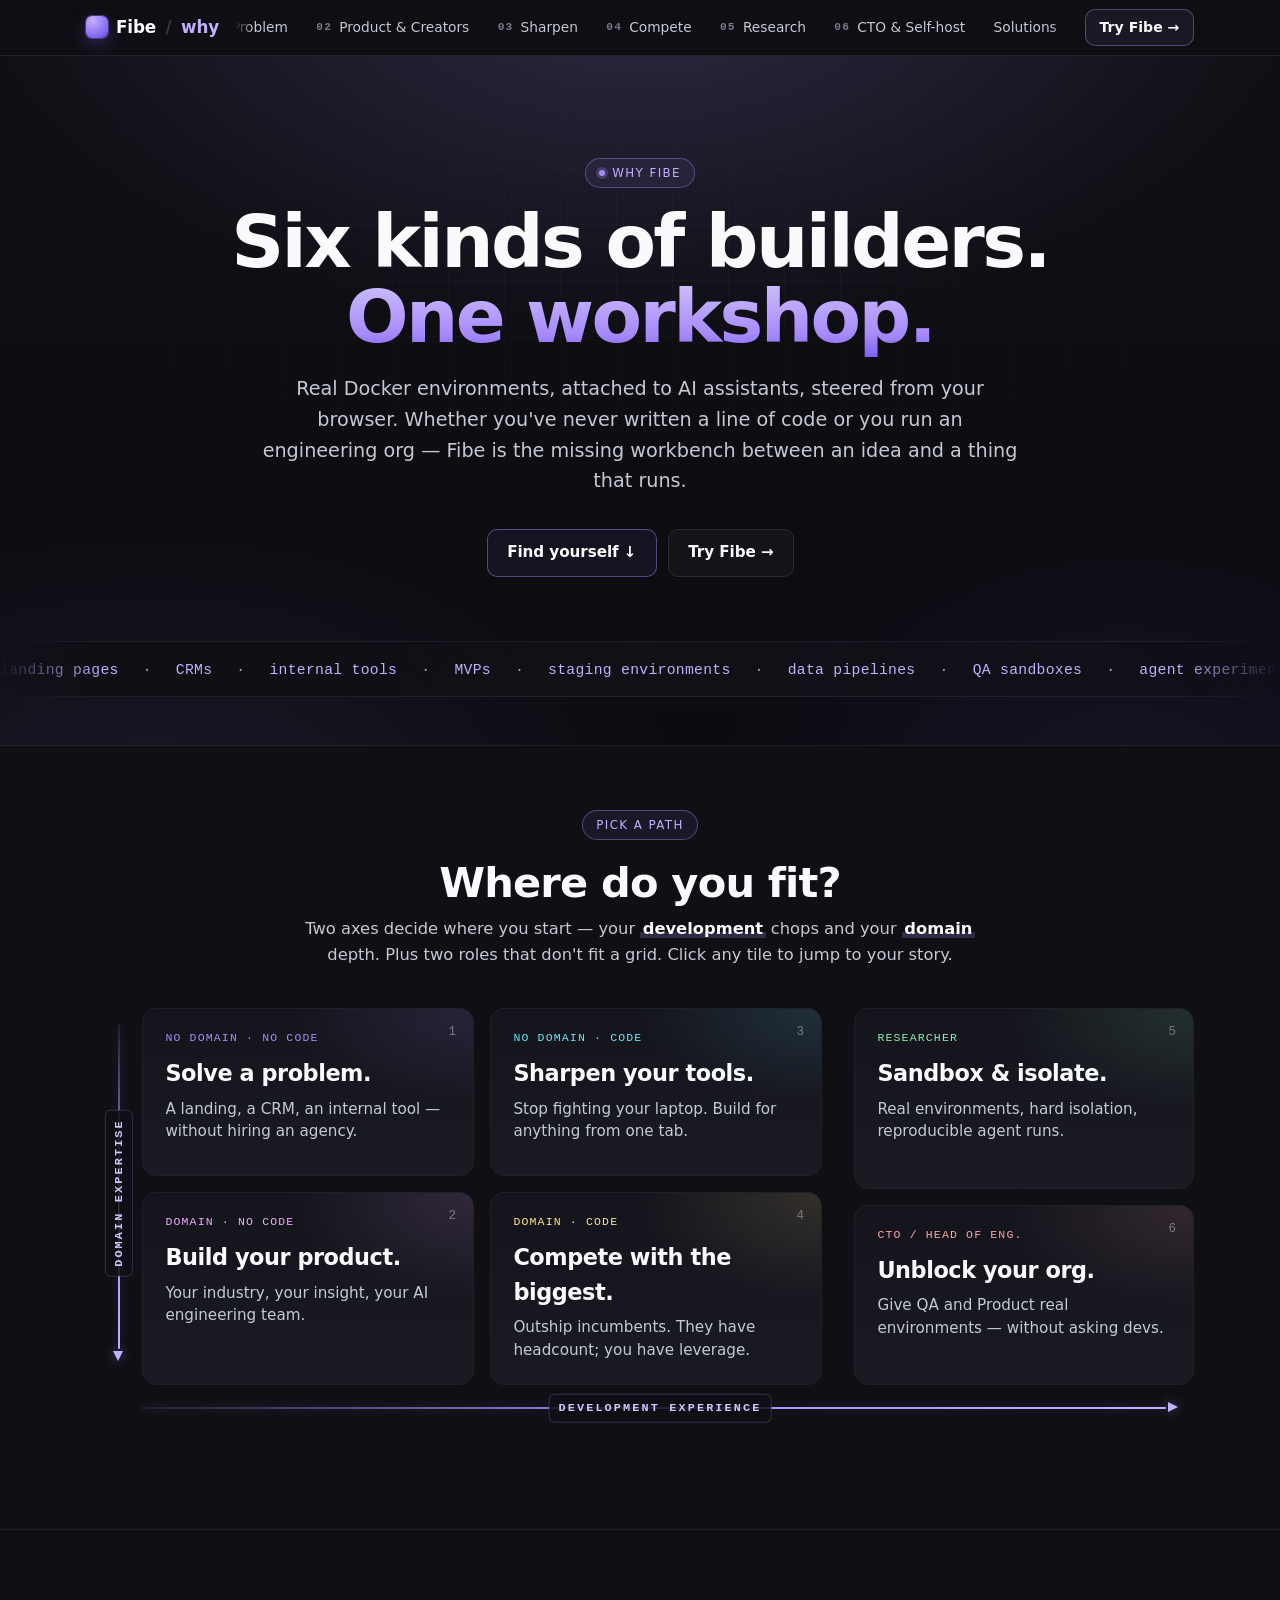
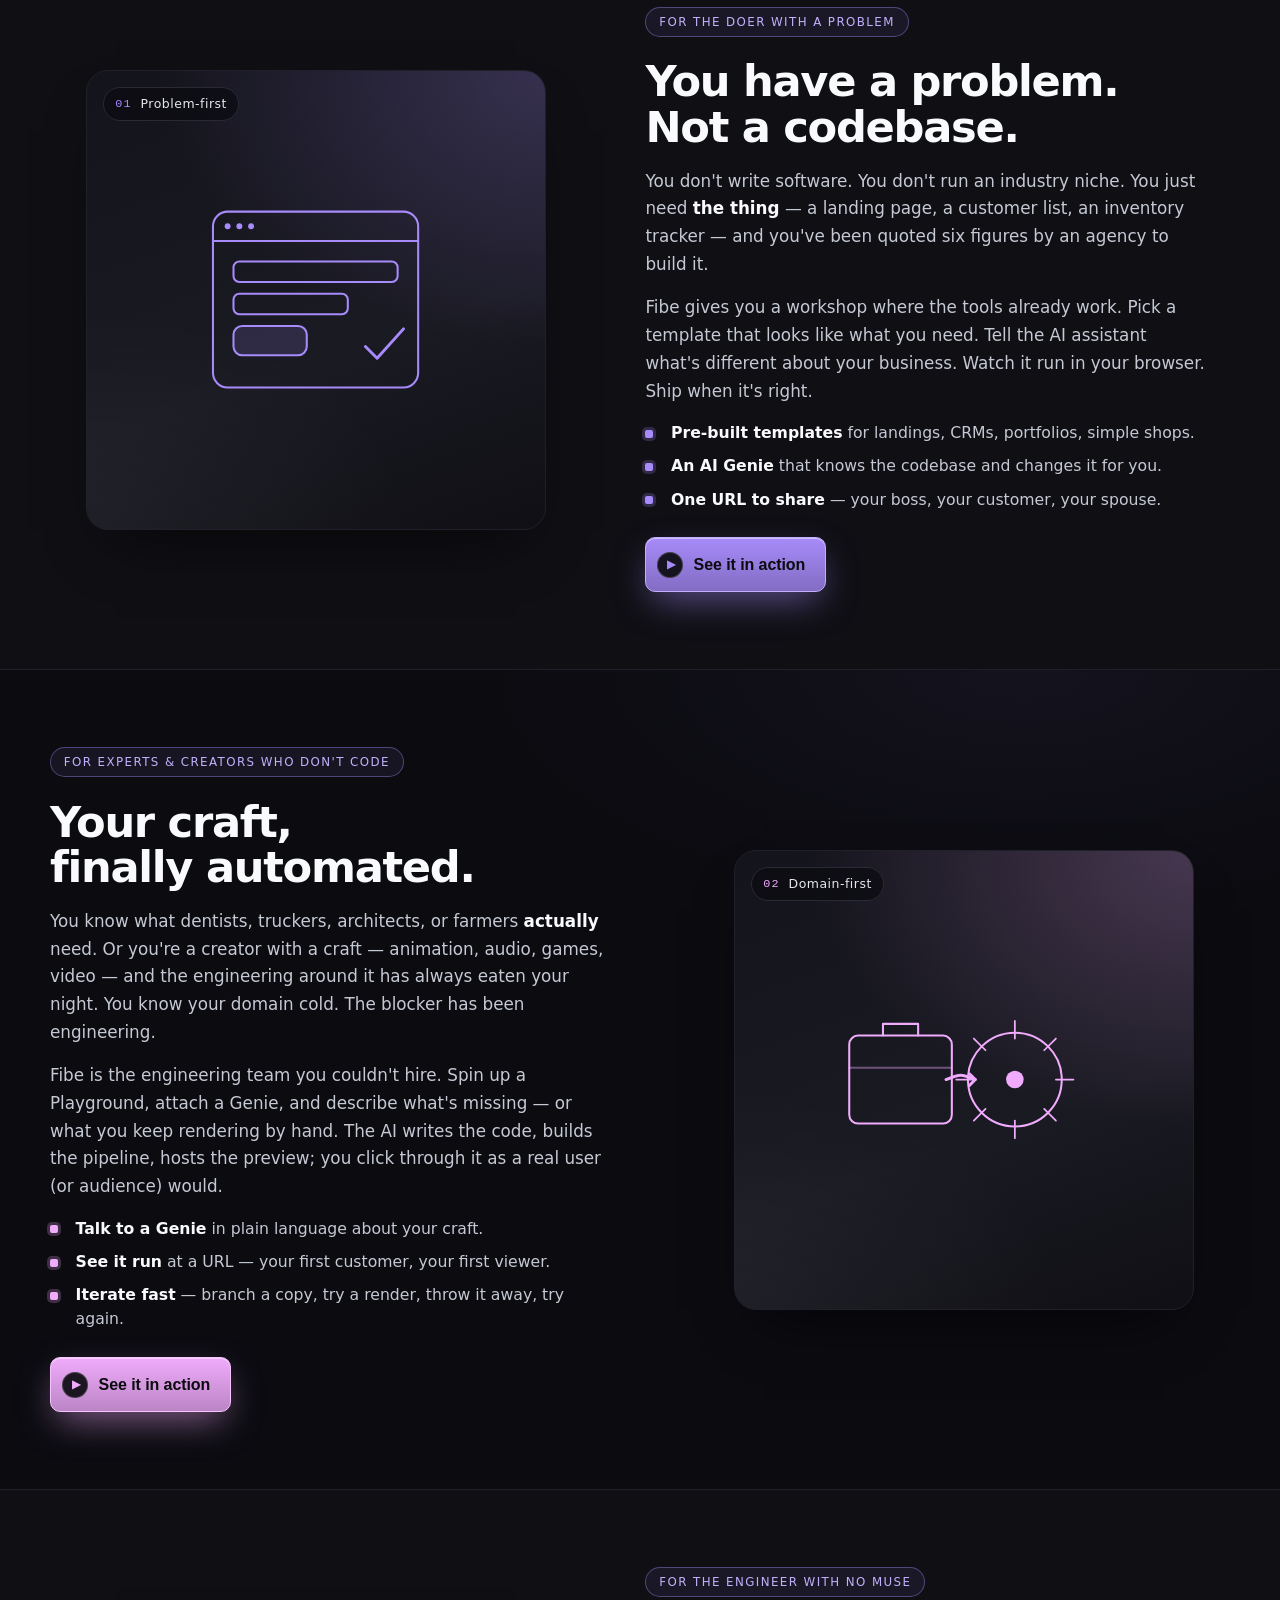
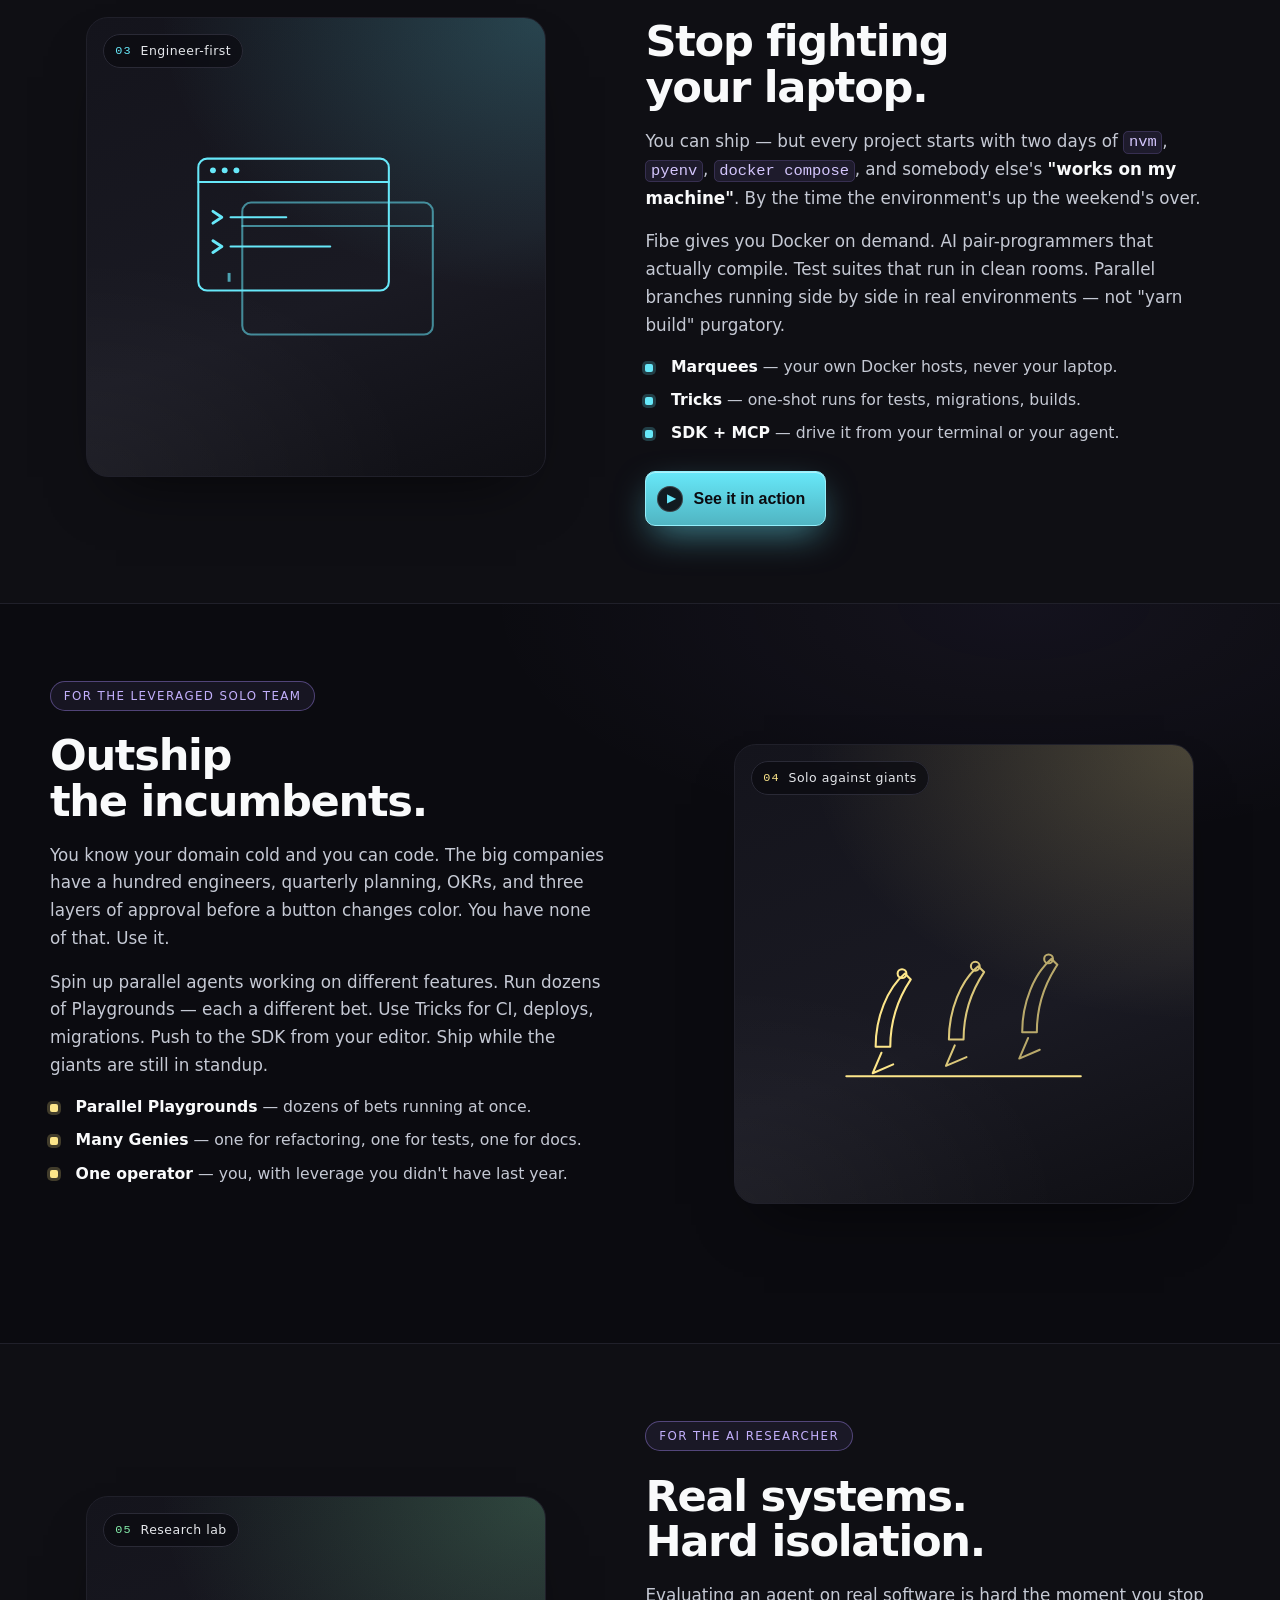
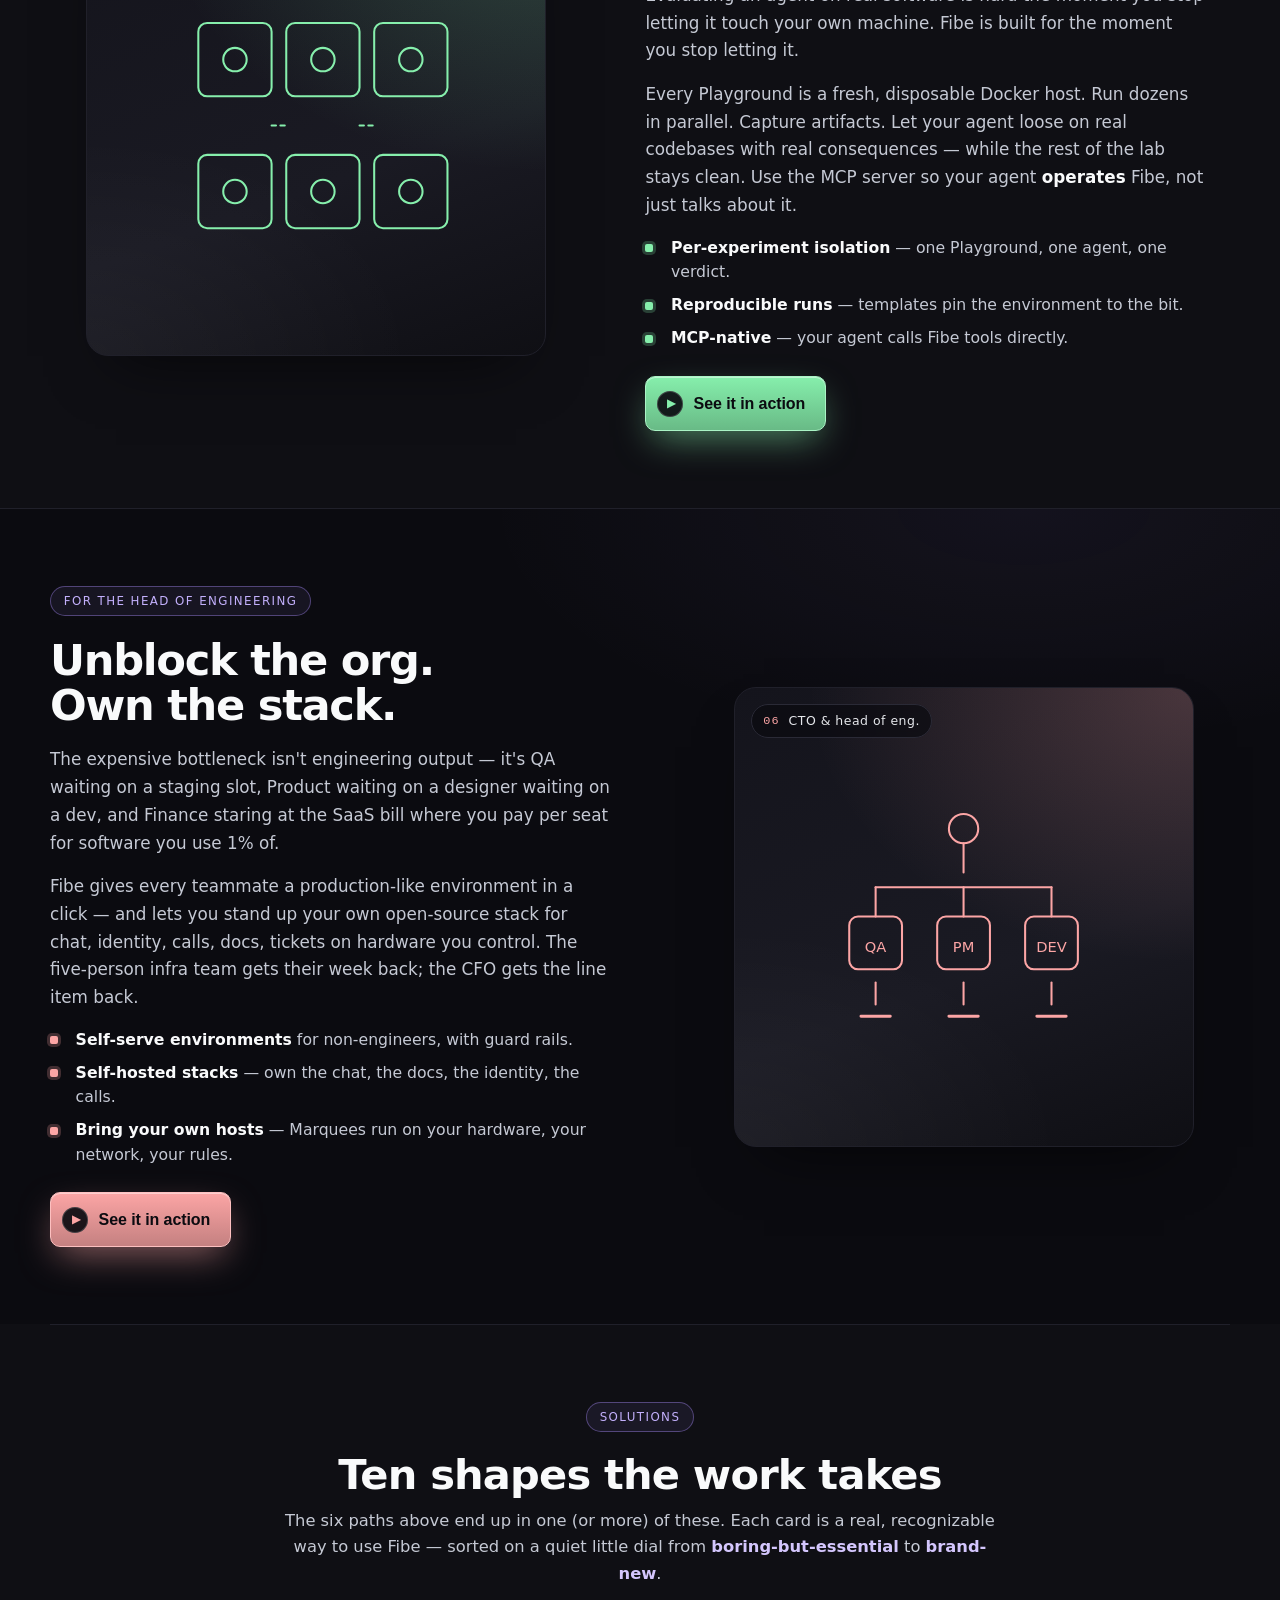
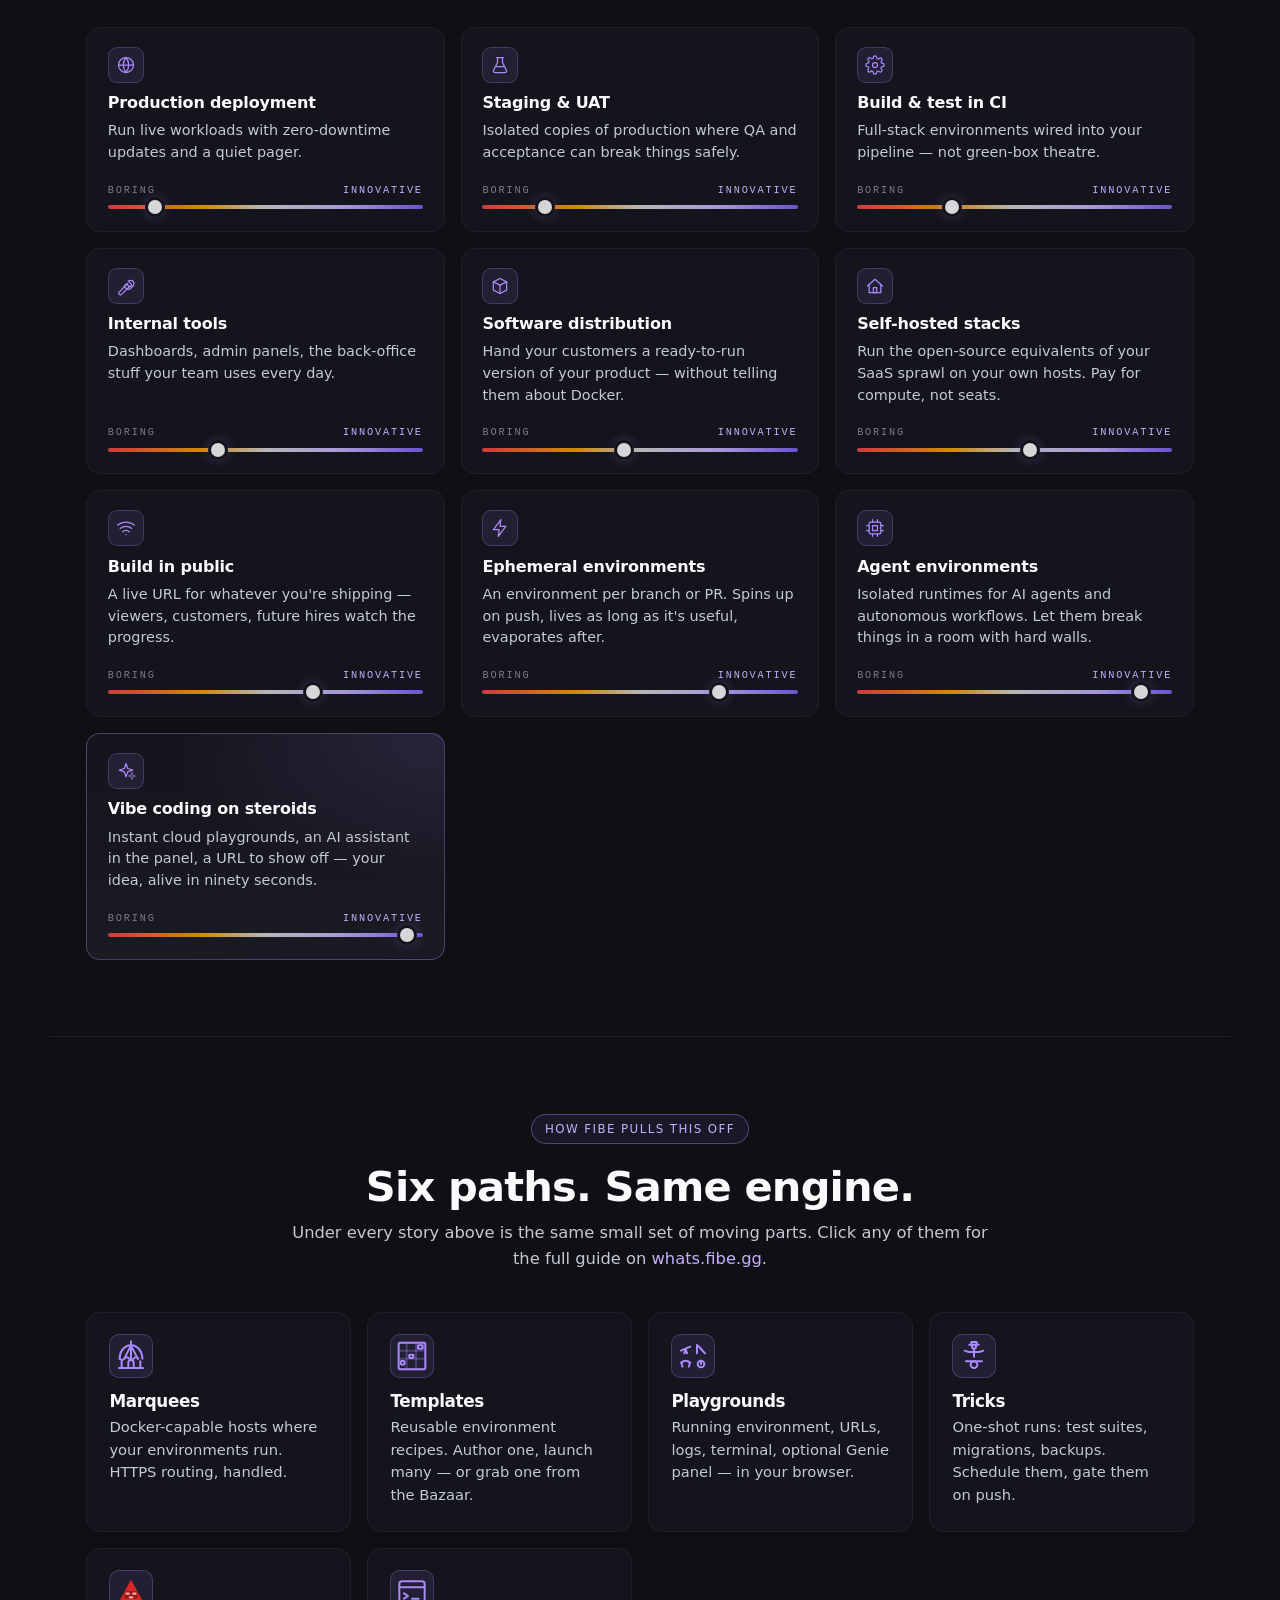
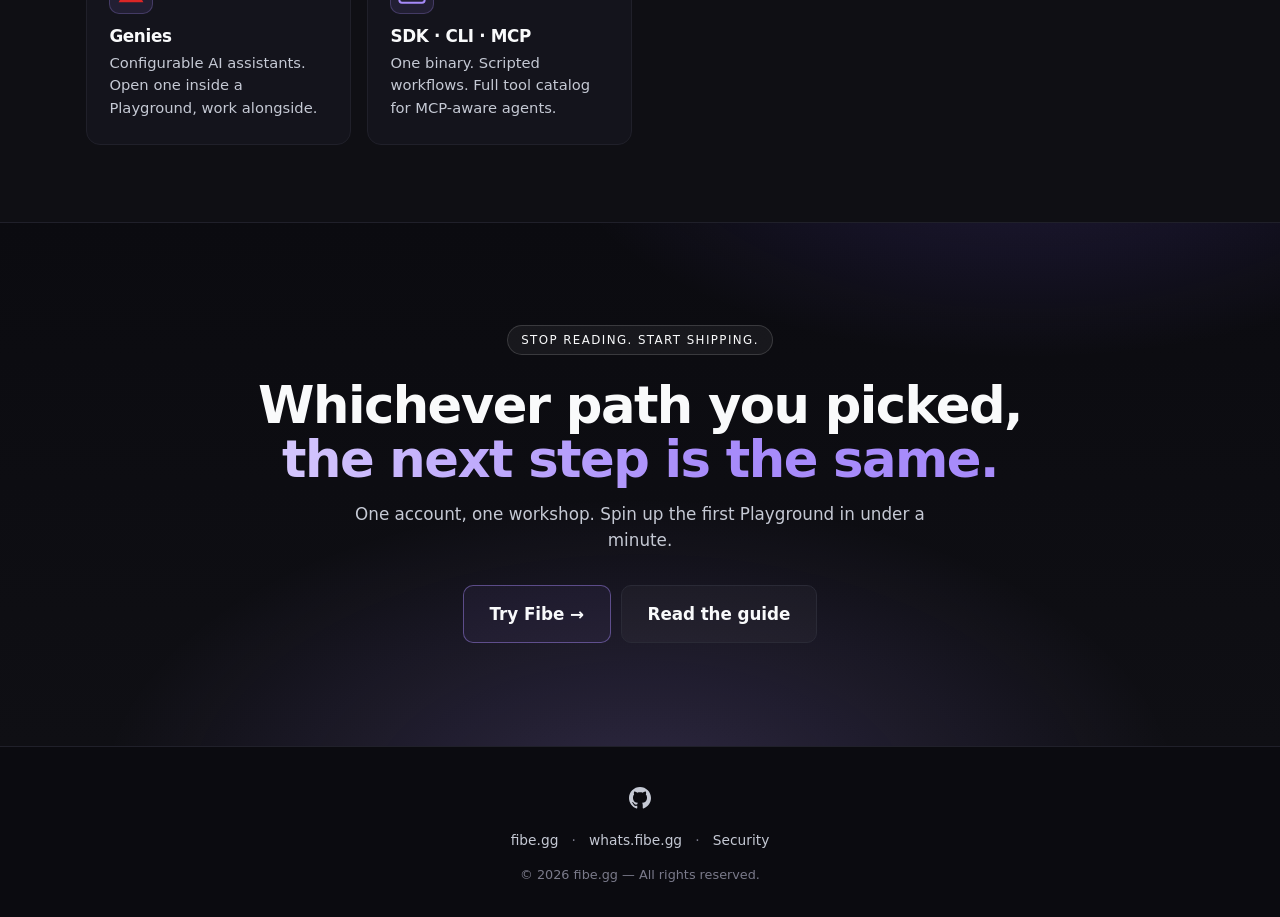
==== index.html @ 962c107b "Initial commit" ====
<!doctype html>
<html lang="en">
  <head>
    <meta charset="utf-8" />
    <meta name="viewport" content="width=device-width, initial-scale=1, viewport-fit=cover" />
    <meta name="color-scheme" content="dark" />
    <meta name="theme-color" content="#0f0f14" />

    <title>Why Fibe — six paths into the same workshop</title>
    <meta
      name="description"
      content="Whether you've never written code, run a research lab, or ship startups in your sleep — Fibe is the missing workshop. Pick your path."
    />
    <meta name="author" content="Fibe" />
    <meta name="robots" content="index, follow, max-image-preview:large" />
    <meta
      name="keywords"
      content="Fibe, fibe.gg, no-code, low-code, AI agent, Docker environments, founder, CTO, AI research, Genie, Marquee, Playground, dev environment, vibe coding"
    />

    <link rel="canonical" href="https://why.fibe.gg/" />
    <link rel="icon" href="/img/favicon.ico" sizes="any" />
    <link rel="icon" type="image/png" href="/img/icon-192.png" sizes="192x192" />
    <link rel="icon" type="image/png" href="/img/icon-512.png" sizes="512x512" />
    <link rel="apple-touch-icon" href="/img/apple-touch-icon.png" />
    <link rel="manifest" href="/site.webmanifest" />

    <meta property="og:site_name" content="Fibe" />
    <meta property="og:type" content="website" />
    <meta property="og:title" content="Why Fibe — six paths into the same workshop" />
    <meta
      property="og:description"
      content="No experience. Deep expertise. Researcher. Founder. CTO. Fibe meets each of you where you are."
    />
    <meta property="og:url" content="https://why.fibe.gg/" />
    <meta property="og:image" content="https://why.fibe.gg/img/og-default.png" />
    <meta name="twitter:card" content="summary_large_image" />
    <meta name="twitter:title" content="Why Fibe — six paths into the same workshop" />
    <meta
      name="twitter:description"
      content="No experience. Deep expertise. Researcher. Founder. CTO. Fibe meets each of you where you are."
    />
    <meta name="twitter:image" content="https://why.fibe.gg/img/og-default.png" />

    <script type="application/ld+json">
      {
        "@context": "https://schema.org",
        "@type": "WebSite",
        "name": "Why Fibe",
        "url": "https://why.fibe.gg",
        "publisher": { "@type": "Organization", "name": "Fibe", "url": "https://fibe.gg" }
      }
    </script>

    <link rel="preload" href="/assets/style.css" as="style" />
    <link rel="stylesheet" href="/assets/style.css" />
  </head>

  <body>
    <a class="skip-link" href="#main">Skip to content</a>

    <header class="nav" aria-label="Primary">
      <div class="nav__inner">
        <a class="nav__brand" href="/" aria-label="Fibe">
          <span class="nav__mark" aria-hidden="true"></span>
          <span class="nav__word">Fibe</span>
          <span class="nav__slash" aria-hidden="true">/</span>
          <span class="nav__sub">why</span>
        </a>

        <nav class="nav__paths" aria-label="Jump to a path" data-paths>
          <a href="#matrix" class="nav__path nav__path--matrix" data-path="matrix">
            <span class="nav__path-label">Matrix</span>
          </a>
          <a href="#p-problem" class="nav__path nav__path--01" data-path="p-problem">
            <span class="nav__path-num">01</span>
            <span class="nav__path-label">Problem</span>
          </a>
          <a href="#p-product" class="nav__path nav__path--02" data-path="p-product">
            <span class="nav__path-num">02</span>
            <span class="nav__path-label">Product &amp; Creators</span>
          </a>
          <a href="#p-sharpen" class="nav__path nav__path--03" data-path="p-sharpen">
            <span class="nav__path-num">03</span>
            <span class="nav__path-label">Sharpen</span>
          </a>
          <a href="#p-compete" class="nav__path nav__path--04" data-path="p-compete">
            <span class="nav__path-num">04</span>
            <span class="nav__path-label">Compete</span>
          </a>
          <a href="#p-research" class="nav__path nav__path--05" data-path="p-research">
            <span class="nav__path-num">05</span>
            <span class="nav__path-label">Research</span>
          </a>
          <a href="#p-cto" class="nav__path nav__path--06" data-path="p-cto">
            <span class="nav__path-num">06</span>
            <span class="nav__path-label">CTO &amp; Self-host</span>
          </a>
          <a href="#solutions-title" class="nav__path nav__path--solutions" data-path="solutions-title">
            <span class="nav__path-label">Solutions</span>
          </a>
        </nav>

        <a class="nav__cta" href="https://fibe.gg/" rel="noopener">Try Fibe →</a>
      </div>
    </header>

    <main id="main">
      <!-- HERO -->
      <section class="hero" aria-labelledby="hero-title">
        <div class="hero__glow" aria-hidden="true"></div>
        <div class="hero__inner">
          <p class="eyebrow"><span class="eyebrow__dot" aria-hidden="true"></span> Why Fibe</p>
          <h1 id="hero-title" class="hero__title">
            Six kinds of builders.<br />
            <span class="hero__title-em">One workshop.</span>
          </h1>
          <p class="hero__lede">
            Real Docker environments, attached to AI assistants, steered from your browser.
            Whether you've never written a line of code or you run an engineering org —
            Fibe is the missing workbench between an idea and a thing that runs.
          </p>
          <div class="hero__ctas">
            <a class="btn btn--primary" href="#matrix">Find yourself ↓</a>
            <a class="btn btn--ghost" href="https://fibe.gg/" rel="noopener">Try Fibe →</a>
          </div>
        </div>

        <!-- Marquee strip — homage to Fibe's Marquee concept -->
        <div class="marquee" aria-hidden="true">
          <div class="marquee__track">
            <span>landing pages</span><span>·</span>
            <span>CRMs</span><span>·</span>
            <span>internal tools</span><span>·</span>
            <span>MVPs</span><span>·</span>
            <span>staging environments</span><span>·</span>
            <span>data pipelines</span><span>·</span>
            <span>QA sandboxes</span><span>·</span>
            <span>agent experiments</span><span>·</span>
            <span>founder demos</span><span>·</span>
            <span>side projects</span><span>·</span>
            <span>portfolio sites</span><span>·</span>
            <span>research notebooks</span><span>·</span>
            <span>PR previews</span><span>·</span>
            <span>weekend hacks</span><span>·</span>
            <!-- duplicated for seamless loop -->
            <span>landing pages</span><span>·</span>
            <span>CRMs</span><span>·</span>
            <span>internal tools</span><span>·</span>
            <span>MVPs</span><span>·</span>
            <span>staging environments</span><span>·</span>
            <span>data pipelines</span><span>·</span>
            <span>QA sandboxes</span><span>·</span>
            <span>agent experiments</span><span>·</span>
            <span>founder demos</span><span>·</span>
            <span>side projects</span><span>·</span>
            <span>portfolio sites</span><span>·</span>
            <span>research notebooks</span><span>·</span>
            <span>PR previews</span><span>·</span>
            <span>weekend hacks</span><span>·</span>
          </div>
        </div>
      </section>

      <!-- 2x2 MATRIX -->
      <section id="matrix" class="matrix-section" aria-labelledby="matrix-title">
        <header class="section-head">
          <p class="eyebrow">Pick a path</p>
          <h2 id="matrix-title">Where do you fit?</h2>
          <p class="section-sub">
            Two axes decide where you start —
            your <strong>development</strong> chops and your <strong>domain</strong> depth.
            Plus two roles that don't fit a grid. Click any tile to jump to your story.
          </p>
        </header>

        <div class="matrix">
          <div class="matrix__axes" aria-hidden="true">
            <div class="matrix__axis matrix__axis--y">
              <span class="matrix__axis-label">Domain expertise</span>
              <span class="matrix__axis-arrow">↓</span>
            </div>
            <div class="matrix__axis matrix__axis--x">
              <span class="matrix__axis-label">Development experience</span>
              <span class="matrix__axis-arrow">→</span>
            </div>
          </div>

          <div class="matrix__grid" role="list">
            <!-- (no domain, no software) -->
            <a href="#p-problem" class="tile tile--problem" role="listitem">
              <span class="tile__corner">1</span>
              <span class="tile__tag">No domain · No code</span>
              <span class="tile__title">Solve a problem.</span>
              <span class="tile__sub">A landing, a CRM, an internal tool — without hiring an agency.</span>
            </a>

            <!-- (no domain, software) -->
            <a href="#p-sharpen" class="tile tile--sharpen" role="listitem">
              <span class="tile__corner">3</span>
              <span class="tile__tag">No domain · Code</span>
              <span class="tile__title">Sharpen your tools.</span>
              <span class="tile__sub">Stop fighting your laptop. Build for anything from one tab.</span>
            </a>

            <!-- (domain, no software) -->
            <a href="#p-product" class="tile tile--product" role="listitem">
              <span class="tile__corner">2</span>
              <span class="tile__tag">Domain · No code</span>
              <span class="tile__title">Build your product.</span>
              <span class="tile__sub">Your industry, your insight, your AI engineering team.</span>
            </a>

            <!-- (domain, software) -->
            <a href="#p-compete" class="tile tile--compete" role="listitem">
              <span class="tile__corner">4</span>
              <span class="tile__tag">Domain · Code</span>
              <span class="tile__title">Compete with the biggest.</span>
              <span class="tile__sub">Outship incumbents. They have headcount; you have leverage.</span>
            </a>
          </div>

          <div class="matrix__extras" role="list">
            <a href="#p-research" class="tile tile--research" role="listitem">
              <span class="tile__corner">5</span>
              <span class="tile__tag">Researcher</span>
              <span class="tile__title">Sandbox & isolate.</span>
              <span class="tile__sub">Real environments, hard isolation, reproducible agent runs.</span>
            </a>
            <a href="#p-cto" class="tile tile--cto" role="listitem">
              <span class="tile__corner">6</span>
              <span class="tile__tag">CTO / Head of Eng.</span>
              <span class="tile__title">Unblock your org.</span>
              <span class="tile__sub">Give QA and Product real environments — without asking devs.</span>
            </a>
          </div>
        </div>
      </section>

      <!-- PERSONA 1: SOLVE A PROBLEM -->
      <section id="p-problem" class="persona persona--01" aria-labelledby="p-problem-title">
        <div class="persona__inner">
          <aside class="persona__visual" aria-hidden="true">
            <div class="persona__chip">
              <span class="persona__chip-num">01</span>
              <span class="persona__chip-tag">Problem-first</span>
            </div>
            <div class="persona__art persona__art--problem" data-art>
              <svg viewBox="0 0 200 200" width="100%" height="100%" fill="none" stroke="currentColor" stroke-width="1.4" stroke-linecap="round" stroke-linejoin="round">
                <!-- A "form" being assembled -->
                <rect x="30" y="40" width="140" height="120" rx="10" />
                <line x1="30" y1="60" x2="170" y2="60" />
                <circle cx="40" cy="50" r="2" fill="currentColor" stroke="none" />
                <circle cx="48" cy="50" r="2" fill="currentColor" stroke="none" />
                <circle cx="56" cy="50" r="2" fill="currentColor" stroke="none" />
                <rect x="44" y="74" width="112" height="14" rx="4" />
                <rect x="44" y="96" width="78" height="14" rx="4" />
                <rect x="44" y="118" width="50" height="20" rx="6" fill="currentColor" fill-opacity="0.15" />
                <path d="M134 132l8 8 18-20" stroke-width="2" />
              </svg>
            </div>
          </aside>
          <div class="persona__body">
            <p class="eyebrow">For the doer with a problem</p>
            <h2 id="p-problem-title" class="persona__title">You have a problem.<br />Not a codebase.</h2>
            <p class="persona__lede">
              You don't write software. You don't run an industry niche. You just need
              <em>the thing</em> — a landing page, a customer list, an inventory tracker —
              and you've been quoted six figures by an agency to build it.
            </p>
            <p class="persona__lede">
              Fibe gives you a workshop where the tools already work. Pick a template that
              looks like what you need. Tell the AI assistant what's different about your business.
              Watch it run in your browser. Ship when it's right.
            </p>
            <ul class="persona__list">
              <li><strong>Pre-built templates</strong> for landings, CRMs, portfolios, simple shops.</li>
              <li><strong>An AI Genie</strong> that knows the codebase and changes it for you.</li>
              <li><strong>One URL to share</strong> — your boss, your customer, your spouse.</li>
            </ul>
            <div class="persona__ctas">
              <button type="button" class="btn btn--play" data-toggle-gallery aria-expanded="false"><span class="btn__play" aria-hidden="true">▶</span> See it in action</button>
            </div>
          </div>
        </div>

        <div id="p-problem-action" class="persona__action">
          <header class="persona__action-head">
            <p class="persona__action-tag">See it in action</p>
            <h3 class="persona__action-title">Closer to your problem</h3>
            <p class="persona__action-sub">Each cut is its own video on Rumble — pick the one that smells most like yours.</p>
          </header>
          <div class="slider-shell">
            <button class="slider__btn slider__btn--prev" type="button" aria-label="Previous walkthroughs" data-slider-prev>‹</button>
            <div class="slider" role="region" aria-label="Solve-a-problem walkthroughs" tabindex="0" data-slider>
              <article class="slide">
                <button class="slide__action" type="button" data-rumble-slug="problem/landing" data-embed-src="">
                  <span class="slide__poster" aria-hidden="true">
                    <span class="slide__play">▶</span>
                    <span class="slide__duration">4:12</span>
                  </span>
                  <span class="slide__body">
                    <h4 class="slide__title">Landing page in an afternoon</h4>
                    <p class="slide__sub">Anya rebuilds her bakery's site on a Saturday.</p>
                    <span class="slide__cta">▶ Play preview</span>
                  </span>
                </button>
              </article>
              <article class="slide">
                <button class="slide__action" type="button" data-rumble-slug="problem/crm" data-embed-src="">
                  <span class="slide__poster" aria-hidden="true">
                    <span class="slide__play">▶</span>
                    <span class="slide__duration">5:38</span>
                  </span>
                  <span class="slide__body">
                    <h4 class="slide__title">Your first real CRM</h4>
                    <p class="slide__sub">Replacing a 40-tab spreadsheet without writing code.</p>
                    <span class="slide__cta">▶ Play preview</span>
                  </span>
                </button>
              </article>
              <article class="slide">
                <button class="slide__action" type="button" data-rumble-slug="problem/internal-tool" data-embed-src="">
                  <span class="slide__poster" aria-hidden="true">
                    <span class="slide__play">▶</span>
                    <span class="slide__duration">6:01</span>
                  </span>
                  <span class="slide__body">
                    <h4 class="slide__title">An internal tool your team will use</h4>
                    <p class="slide__sub">A scheduling board that ends the Slack ping-pong.</p>
                    <span class="slide__cta">▶ Play preview</span>
                  </span>
                </button>
              </article>
              <article class="slide">
                <button class="slide__action" type="button" data-rumble-slug="problem/portfolio" data-embed-src="">
                  <span class="slide__poster" aria-hidden="true">
                    <span class="slide__play">▶</span>
                    <span class="slide__duration">3:24</span>
                  </span>
                  <span class="slide__body">
                    <h4 class="slide__title">Portfolio that actually ships</h4>
                    <p class="slide__sub">From Dribbble pile to live URL in one session.</p>
                    <span class="slide__cta">▶ Play preview</span>
                  </span>
                </button>
              </article>
            </div>
            <button class="slider__btn slider__btn--next" type="button" aria-label="More walkthroughs" data-slider-next>›</button>
          </div>
        </div>
      </section>

      <!-- PERSONA 2: BUILD A PRODUCT -->
      <section id="p-product" class="persona persona--02" aria-labelledby="p-product-title">
        <div class="persona__inner persona__inner--flip">
          <aside class="persona__visual" aria-hidden="true">
            <div class="persona__chip">
              <span class="persona__chip-num">02</span>
              <span class="persona__chip-tag">Domain-first</span>
            </div>
            <div class="persona__art persona__art--product" data-art>
              <svg viewBox="0 0 200 200" width="100%" height="100%" fill="none" stroke="currentColor" stroke-width="1.4" stroke-linecap="round" stroke-linejoin="round">
                <!-- Domain (briefcase) + AI builder (gear) merging -->
                <rect x="22" y="70" width="70" height="60" rx="6" />
                <path d="M45 70v-8h24v8" />
                <line x1="22" y1="92" x2="92" y2="92" opacity="0.4" />
                <circle cx="135" cy="100" r="32" />
                <circle cx="135" cy="100" r="6" fill="currentColor" stroke="none" />
                <g stroke-width="1.2">
                  <line x1="135" y1="60" x2="135" y2="72" />
                  <line x1="135" y1="128" x2="135" y2="140" />
                  <line x1="95" y1="100" x2="107" y2="100" />
                  <line x1="163" y1="100" x2="175" y2="100" />
                  <line x1="107" y1="72" x2="115" y2="80" />
                  <line x1="155" y1="120" x2="163" y2="128" />
                  <line x1="107" y1="128" x2="115" y2="120" />
                  <line x1="155" y1="80" x2="163" y2="72" />
                </g>
                <path d="M88 100c10-4 10-4 20 0" stroke-width="2" />
                <path d="M104 96l4 4-4 4" stroke-width="2" />
              </svg>
            </div>
          </aside>
          <div class="persona__body">
            <p class="eyebrow">For experts &amp; creators who don't code</p>
            <h2 id="p-product-title" class="persona__title">Your craft,<br />finally automated.</h2>
            <p class="persona__lede">
              You know what dentists, truckers, architects, or farmers
              <em>actually</em> need. Or you're a creator with a craft —
              animation, audio, games, video — and the engineering around it has always eaten your night.
              You know your domain cold. The blocker has been engineering.
            </p>
            <p class="persona__lede">
              Fibe is the engineering team you couldn't hire. Spin up a Playground, attach a Genie,
              and describe what's missing — or what you keep rendering by hand. The AI writes the code,
              builds the pipeline, hosts the preview; you click through it as a real user (or audience) would.
            </p>
            <ul class="persona__list">
              <li><strong>Talk to a Genie</strong> in plain language about your craft.</li>
              <li><strong>See it run</strong> at a URL — your first customer, your first viewer.</li>
              <li><strong>Iterate fast</strong> — branch a copy, try a render, throw it away, try again.</li>
            </ul>
            <div class="persona__ctas">
              <button type="button" class="btn btn--play" data-toggle-gallery aria-expanded="false"><span class="btn__play" aria-hidden="true">▶</span> See it in action</button>
            </div>
          </div>
        </div>

        <div id="p-product-action" class="persona__action">
          <header class="persona__action-head">
            <p class="persona__action-tag">See it in action</p>
            <h3 class="persona__action-title">Industries on the move</h3>
            <p class="persona__action-sub">Real domains, real builders shipping with Fibe + their first Genie.</p>
          </header>
          <div class="slider-shell">
            <button class="slider__btn slider__btn--prev" type="button" aria-label="Previous walkthroughs" data-slider-prev>‹</button>
            <div class="slider" role="region" aria-label="Build-a-product walkthroughs" tabindex="0" data-slider>
              <article class="slide">
                <button class="slide__action" type="button" data-rumble-slug="product/dental-schedule" data-embed-src="">
                  <span class="slide__poster" aria-hidden="true">
                    <span class="slide__play">▶</span>
                    <span class="slide__duration">8:14</span>
                  </span>
                  <span class="slide__body">
                    <h4 class="slide__title">Dental scheduling, end to end</h4>
                    <p class="slide__sub">Practice owner + Genie ship a real product.</p>
                    <span class="slide__cta">▶ Play preview</span>
                  </span>
                </button>
              </article>
              <article class="slide">
                <button class="slide__action" type="button" data-rumble-slug="product/trucker-dispatch" data-embed-src="">
                  <span class="slide__poster" aria-hidden="true">
                    <span class="slide__play">▶</span>
                    <span class="slide__duration">7:02</span>
                  </span>
                  <span class="slide__body">
                    <h4 class="slide__title">Dispatch board for truckers</h4>
                    <p class="slide__sub">A coordinator's clipboard becomes a real app.</p>
                    <span class="slide__cta">▶ Play preview</span>
                  </span>
                </button>
              </article>
              <article class="slide">
                <button class="slide__action" type="button" data-rumble-slug="product/architect-portal" data-embed-src="">
                  <span class="slide__poster" aria-hidden="true">
                    <span class="slide__play">▶</span>
                    <span class="slide__duration">6:38</span>
                  </span>
                  <span class="slide__body">
                    <h4 class="slide__title">Architect ↔ client portal</h4>
                    <p class="slide__sub">Drawings, approvals, and invoicing in one place.</p>
                    <span class="slide__cta">▶ Play preview</span>
                  </span>
                </button>
              </article>
              <article class="slide">
                <button class="slide__action" type="button" data-rumble-slug="product/farm-log" data-embed-src="">
                  <span class="slide__poster" aria-hidden="true">
                    <span class="slide__play">▶</span>
                    <span class="slide__duration">5:55</span>
                  </span>
                  <span class="slide__body">
                    <h4 class="slide__title">Field log for farms</h4>
                    <p class="slide__sub">Mud-proof tablets, mud-proof workflow.</p>
                    <span class="slide__cta">▶ Play preview</span>
                  </span>
                </button>
              </article>
              <article class="slide">
                <button class="slide__action" type="button" data-rumble-slug="product/creator-pipeline" data-embed-src="">
                  <span class="slide__poster" aria-hidden="true">
                    <span class="slide__play">▶</span>
                    <span class="slide__duration">6:48</span>
                  </span>
                  <span class="slide__body">
                    <h4 class="slide__title">From sketch to render farm</h4>
                    <p class="slide__sub">An illustrator turns her style guide into a full video pipeline.</p>
                    <span class="slide__cta">▶ Play preview</span>
                  </span>
                </button>
              </article>
              <article class="slide">
                <button class="slide__action" type="button" data-rumble-slug="product/playable-link" data-embed-src="">
                  <span class="slide__poster" aria-hidden="true">
                    <span class="slide__play">▶</span>
                    <span class="slide__duration">5:22</span>
                  </span>
                  <span class="slide__body">
                    <h4 class="slide__title">A playable build, sent as a URL</h4>
                    <p class="slide__sub">Solo game dev drops the 4 GB ZIP for a link.</p>
                    <span class="slide__cta">▶ Play preview</span>
                  </span>
                </button>
              </article>
            </div>
            <button class="slider__btn slider__btn--next" type="button" aria-label="More walkthroughs" data-slider-next>›</button>
          </div>
        </div>
      </section>

      <!-- PERSONA 3: SHARPEN YOUR TOOLS -->
      <section id="p-sharpen" class="persona persona--03" aria-labelledby="p-sharpen-title">
        <div class="persona__inner">
          <aside class="persona__visual" aria-hidden="true">
            <div class="persona__chip">
              <span class="persona__chip-num">03</span>
              <span class="persona__chip-tag">Engineer-first</span>
            </div>
            <div class="persona__art persona__art--sharpen" data-art>
              <svg viewBox="0 0 200 200" width="100%" height="100%" fill="none" stroke="currentColor" stroke-width="1.4" stroke-linecap="round" stroke-linejoin="round">
                <!-- Terminal window stack -->
                <rect x="20" y="40" width="130" height="90" rx="6" />
                <line x1="20" y1="56" x2="150" y2="56" />
                <circle cx="30" cy="48" r="2" fill="currentColor" stroke="none" />
                <circle cx="38" cy="48" r="2" fill="currentColor" stroke="none" />
                <circle cx="46" cy="48" r="2" fill="currentColor" stroke="none" />
                <path d="M30 76l6 4-6 4" stroke-width="2" />
                <line x1="42" y1="80" x2="80" y2="80" />
                <path d="M30 96l6 4-6 4" stroke-width="2" />
                <line x1="42" y1="100" x2="110" y2="100" />
                <rect x="40" y="118" width="2" height="6" fill="currentColor" stroke="none">
                  <animate attributeName="opacity" values="1;0;1" dur="1.1s" repeatCount="indefinite" />
                </rect>
                <!-- second window behind -->
                <rect x="50" y="70" width="130" height="90" rx="6" opacity="0.55" />
                <line x1="50" y1="86" x2="180" y2="86" opacity="0.55" />
              </svg>
            </div>
          </aside>
          <div class="persona__body">
            <p class="eyebrow">For the engineer with no muse</p>
            <h2 id="p-sharpen-title" class="persona__title">Stop fighting<br />your laptop.</h2>
            <p class="persona__lede">
              You can ship — but every project starts with two days of <code>nvm</code>,
              <code>pyenv</code>, <code>docker compose</code>, and somebody else's <em>"works on my machine"</em>.
              By the time the environment's up the weekend's over.
            </p>
            <p class="persona__lede">
              Fibe gives you Docker on demand. AI pair-programmers that actually compile.
              Test suites that run in clean rooms. Parallel branches running side by side
              in real environments — not "yarn build" purgatory.
            </p>
            <ul class="persona__list">
              <li><strong>Marquees</strong> — your own Docker hosts, never your laptop.</li>
              <li><strong>Tricks</strong> — one-shot runs for tests, migrations, builds.</li>
              <li><strong>SDK + MCP</strong> — drive it from your terminal or your agent.</li>
            </ul>
            <div class="persona__ctas">
              <button type="button" class="btn btn--play" data-toggle-gallery aria-expanded="false"><span class="btn__play" aria-hidden="true">▶</span> See it in action</button>
            </div>
          </div>
        </div>

        <div id="p-sharpen-action" class="persona__action">
          <header class="persona__action-head">
            <p class="persona__action-tag">See it in action</p>
            <h3 class="persona__action-title">Workflows engineers steal</h3>
            <p class="persona__action-sub">Short walkthroughs of the moves that pay back the most context-switching minutes.</p>
          </header>
          <div class="slider-shell">
            <button class="slider__btn slider__btn--prev" type="button" aria-label="Previous walkthroughs" data-slider-prev>‹</button>
            <div class="slider" role="region" aria-label="Sharpen-your-tools walkthroughs" tabindex="0" data-slider>
              <article class="slide">
                <button class="slide__action" type="button" data-rumble-slug="sharpen/clone-and-run" data-embed-src="">
                  <span class="slide__poster" aria-hidden="true">
                    <span class="slide__play">▶</span>
                    <span class="slide__duration">2:48</span>
                  </span>
                  <span class="slide__body">
                    <h4 class="slide__title">Any GitHub repo, ready in 30s</h4>
                    <p class="slide__sub">Clone, container, URL — three keystrokes.</p>
                    <span class="slide__cta">▶ Play preview</span>
                  </span>
                </button>
              </article>
              <article class="slide">
                <button class="slide__action" type="button" data-rumble-slug="sharpen/clean-tests" data-embed-src="">
                  <span class="slide__poster" aria-hidden="true">
                    <span class="slide__play">▶</span>
                    <span class="slide__duration">3:30</span>
                  </span>
                  <span class="slide__body">
                    <h4 class="slide__title">Test suites in clean rooms</h4>
                    <p class="slide__sub">Tricks blow up safely so prod never does.</p>
                    <span class="slide__cta">▶ Play preview</span>
                  </span>
                </button>
              </article>
              <article class="slide">
                <button class="slide__action" type="button" data-rumble-slug="sharpen/parallel" data-embed-src="">
                  <span class="slide__poster" aria-hidden="true">
                    <span class="slide__play">▶</span>
                    <span class="slide__duration">4:05</span>
                  </span>
                  <span class="slide__body">
                    <h4 class="slide__title">Three branches, three Playgrounds</h4>
                    <p class="slide__sub">Compare feature bets side by side.</p>
                    <span class="slide__cta">▶ Play preview</span>
                  </span>
                </button>
              </article>
              <article class="slide">
                <button class="slide__action" type="button" data-rumble-slug="sharpen/mcp" data-embed-src="">
                  <span class="slide__poster" aria-hidden="true">
                    <span class="slide__play">▶</span>
                    <span class="slide__duration">5:11</span>
                  </span>
                  <span class="slide__body">
                    <h4 class="slide__title">MCP from your editor</h4>
                    <p class="slide__sub">Drive Fibe with whatever agent you already use.</p>
                    <span class="slide__cta">▶ Play preview</span>
                  </span>
                </button>
              </article>
            </div>
            <button class="slider__btn slider__btn--next" type="button" aria-label="More walkthroughs" data-slider-next>›</button>
          </div>
        </div>
      </section>

      <!-- PERSONA 4: COMPETE WITH THE BIGGEST -->
      <section id="p-compete" class="persona persona--04" aria-labelledby="p-compete-title">
        <div class="persona__inner persona__inner--flip">
          <aside class="persona__visual" aria-hidden="true">
            <div class="persona__chip">
              <span class="persona__chip-num">04</span>
              <span class="persona__chip-tag">Solo against giants</span>
            </div>
            <div class="persona__art persona__art--compete" data-art>
              <svg viewBox="0 0 200 200" width="100%" height="100%" fill="none" stroke="currentColor" stroke-width="1.4" stroke-linecap="round" stroke-linejoin="round">
                <!-- Parallel rockets -->
                <g>
                  <path d="M40 150c0-20 8-40 20-50l4 4c-8 12-14 28-14 46z" />
                  <circle cx="58" cy="100" r="3" />
                  <path d="M44 154l-6 14 14-6" />
                </g>
                <g opacity="0.85">
                  <path d="M90 145c0-20 8-40 20-50l4 4c-8 12-14 28-14 46z" />
                  <circle cx="108" cy="95" r="3" />
                  <path d="M94 149l-6 14 14-6" />
                </g>
                <g opacity="0.7">
                  <path d="M140 140c0-20 8-40 20-50l4 4c-8 12-14 28-14 46z" />
                  <circle cx="158" cy="90" r="3" />
                  <path d="M144 144l-6 14 14-6" />
                </g>
                <line x1="20" y1="170" x2="180" y2="170" />
              </svg>
            </div>
          </aside>
          <div class="persona__body">
            <p class="eyebrow">For the leveraged solo team</p>
            <h2 id="p-compete-title" class="persona__title">Outship<br />the incumbents.</h2>
            <p class="persona__lede">
              You know your domain cold and you can code. The big companies have a hundred engineers,
              quarterly planning, OKRs, and three layers of approval before a button changes color.
              You have none of that. Use it.
            </p>
            <p class="persona__lede">
              Spin up parallel agents working on different features. Run dozens of Playgrounds —
              each a different bet. Use Tricks for CI, deploys, migrations. Push to the SDK from your editor.
              Ship while the giants are still in standup.
            </p>
            <ul class="persona__list">
              <li><strong>Parallel Playgrounds</strong> — dozens of bets running at once.</li>
              <li><strong>Many Genies</strong> — one for refactoring, one for tests, one for docs.</li>
              <li><strong>One operator</strong> — you, with leverage you didn't have last year.</li>
            </ul>
            <div class="persona__ctas">
              <button type="button" class="btn btn--play" data-toggle-gallery aria-expanded="false"><span class="btn__play" aria-hidden="true">▶</span> See it in action</button>
            </div>
          </div>
        </div>

        <div id="p-compete-action" class="persona__action">
          <header class="persona__action-head">
            <p class="persona__action-tag">See it in action</p>
            <h3 class="persona__action-title">Solo teams running ahead</h3>
            <p class="persona__action-sub">Operators with leverage you didn't have last year — how they actually run a week.</p>
          </header>
          <div class="slider-shell">
            <button class="slider__btn slider__btn--prev" type="button" aria-label="Previous walkthroughs" data-slider-prev>‹</button>
            <div class="slider" role="region" aria-label="Compete-with-the-biggest walkthroughs" tabindex="0" data-slider>
              <article class="slide">
                <button class="slide__action" type="button" data-rumble-slug="compete/parallel-bets" data-embed-src="">
                  <span class="slide__poster" aria-hidden="true">
                    <span class="slide__play">▶</span>
                    <span class="slide__duration">6:46</span>
                  </span>
                  <span class="slide__body">
                    <h4 class="slide__title">Ten product bets, one operator</h4>
                    <p class="slide__sub">Parallel Playgrounds — and where to kill them.</p>
                    <span class="slide__cta">▶ Play preview</span>
                  </span>
                </button>
              </article>
              <article class="slide">
                <button class="slide__action" type="button" data-rumble-slug="compete/genie-swarm" data-embed-src="">
                  <span class="slide__poster" aria-hidden="true">
                    <span class="slide__play">▶</span>
                    <span class="slide__duration">8:22</span>
                  </span>
                  <span class="slide__body">
                    <h4 class="slide__title">A Genie swarm shipping features</h4>
                    <p class="slide__sub">Specialists per job, one ship date.</p>
                    <span class="slide__cta">▶ Play preview</span>
                  </span>
                </button>
              </article>
              <article class="slide">
                <button class="slide__action" type="button" data-rumble-slug="compete/cd-tricks" data-embed-src="">
                  <span class="slide__poster" aria-hidden="true">
                    <span class="slide__play">▶</span>
                    <span class="slide__duration">4:18</span>
                  </span>
                  <span class="slide__body">
                    <h4 class="slide__title">Continuous deploy via Tricks</h4>
                    <p class="slide__sub">Push → Trick → green light → live.</p>
                    <span class="slide__cta">▶ Play preview</span>
                  </span>
                </button>
              </article>
              <article class="slide">
                <button class="slide__action" type="button" data-rumble-slug="compete/bazaar-fork" data-embed-src="">
                  <span class="slide__poster" aria-hidden="true">
                    <span class="slide__play">▶</span>
                    <span class="slide__duration">3:55</span>
                  </span>
                  <span class="slide__body">
                    <h4 class="slide__title">Bazaar fork → head start</h4>
                    <p class="slide__sub">Skip the first 20% by forking a clean stack.</p>
                    <span class="slide__cta">▶ Play preview</span>
                  </span>
                </button>
              </article>
            </div>
            <button class="slider__btn slider__btn--next" type="button" aria-label="More walkthroughs" data-slider-next>›</button>
          </div>
        </div>
      </section>

      <!-- PERSONA 5: RESEARCHERS -->
      <section id="p-research" class="persona persona--05" aria-labelledby="p-research-title">
        <div class="persona__inner">
          <aside class="persona__visual" aria-hidden="true">
            <div class="persona__chip">
              <span class="persona__chip-num">05</span>
              <span class="persona__chip-tag">Research lab</span>
            </div>
            <div class="persona__art persona__art--research" data-art>
              <svg viewBox="0 0 200 200" width="100%" height="100%" fill="none" stroke="currentColor" stroke-width="1.4" stroke-linecap="round" stroke-linejoin="round">
                <!-- Isolated cells/sandboxes -->
                <g>
                  <rect x="20" y="30" width="50" height="50" rx="6" />
                  <circle cx="45" cy="55" r="8" />
                </g>
                <g>
                  <rect x="80" y="30" width="50" height="50" rx="6" />
                  <circle cx="105" cy="55" r="8" />
                </g>
                <g>
                  <rect x="140" y="30" width="50" height="50" rx="6" />
                  <circle cx="165" cy="55" r="8" />
                </g>
                <g>
                  <rect x="20" y="120" width="50" height="50" rx="6" />
                  <circle cx="45" cy="145" r="8" />
                </g>
                <g>
                  <rect x="80" y="120" width="50" height="50" rx="6" />
                  <circle cx="105" cy="145" r="8" />
                </g>
                <g>
                  <rect x="140" y="120" width="50" height="50" rx="6" />
                  <circle cx="165" cy="145" r="8" />
                </g>
                <line x1="70" y1="100" x2="80" y2="100" stroke-dasharray="3 3" />
                <line x1="130" y1="100" x2="140" y2="100" stroke-dasharray="3 3" />
              </svg>
            </div>
          </aside>
          <div class="persona__body">
            <p class="eyebrow">For the AI researcher</p>
            <h2 id="p-research-title" class="persona__title">Real systems.<br />Hard isolation.</h2>
            <p class="persona__lede">
              Evaluating an agent on real software is hard the moment you stop letting it
              touch your own machine. Fibe is built for the moment you stop letting it.
            </p>
            <p class="persona__lede">
              Every Playground is a fresh, disposable Docker host. Run dozens in parallel.
              Capture artifacts. Let your agent loose on real codebases with real consequences —
              while the rest of the lab stays clean. Use the MCP server so your agent <em>operates</em> Fibe,
              not just talks about it.
            </p>
            <ul class="persona__list">
              <li><strong>Per-experiment isolation</strong> — one Playground, one agent, one verdict.</li>
              <li><strong>Reproducible runs</strong> — templates pin the environment to the bit.</li>
              <li><strong>MCP-native</strong> — your agent calls Fibe tools directly.</li>
            </ul>
            <div class="persona__ctas">
              <button type="button" class="btn btn--play" data-toggle-gallery aria-expanded="false"><span class="btn__play" aria-hidden="true">▶</span> See it in action</button>
            </div>
          </div>
        </div>

        <div id="p-research-action" class="persona__action">
          <header class="persona__action-head">
            <p class="persona__action-tag">See it in action</p>
            <h3 class="persona__action-title">Inside the lab</h3>
            <p class="persona__action-sub">Real evaluations and benchmarks running on Fibe — every artifact captured.</p>
          </header>
          <div class="slider-shell">
            <button class="slider__btn slider__btn--prev" type="button" aria-label="Previous walkthroughs" data-slider-prev>‹</button>
            <div class="slider" role="region" aria-label="Researcher walkthroughs" tabindex="0" data-slider>
              <article class="slide">
                <button class="slide__action" type="button" data-rumble-slug="research/agent-eval" data-embed-src="">
                  <span class="slide__poster" aria-hidden="true">
                    <span class="slide__play">▶</span>
                    <span class="slide__duration">9:12</span>
                  </span>
                  <span class="slide__body">
                    <h4 class="slide__title">Evaluating an agent on a real repo</h4>
                    <p class="slide__sub">One Playground, one agent, one verdict.</p>
                    <span class="slide__cta">▶ Play preview</span>
                  </span>
                </button>
              </article>
              <article class="slide">
                <button class="slide__action" type="button" data-rumble-slug="research/benchmarks" data-embed-src="">
                  <span class="slide__poster" aria-hidden="true">
                    <span class="slide__play">▶</span>
                    <span class="slide__duration">7:36</span>
                  </span>
                  <span class="slide__body">
                    <h4 class="slide__title">Reproducible benchmarks</h4>
                    <p class="slide__sub">Templates as experiment manifests.</p>
                    <span class="slide__cta">▶ Play preview</span>
                  </span>
                </button>
              </article>
              <article class="slide">
                <button class="slide__action" type="button" data-rumble-slug="research/agent-compare" data-embed-src="">
                  <span class="slide__poster" aria-hidden="true">
                    <span class="slide__play">▶</span>
                    <span class="slide__duration">6:50</span>
                  </span>
                  <span class="slide__body">
                    <h4 class="slide__title">Two agents, side by side</h4>
                    <p class="slide__sub">Diffable runs in matched environments.</p>
                    <span class="slide__cta">▶ Play preview</span>
                  </span>
                </button>
              </article>
              <article class="slide">
                <button class="slide__action" type="button" data-rumble-slug="research/artifacts" data-embed-src="">
                  <span class="slide__poster" aria-hidden="true">
                    <span class="slide__play">▶</span>
                    <span class="slide__duration">5:24</span>
                  </span>
                  <span class="slide__body">
                    <h4 class="slide__title">Capturing every artifact</h4>
                    <p class="slide__sub">Every run recorded; every diff searchable.</p>
                    <span class="slide__cta">▶ Play preview</span>
                  </span>
                </button>
              </article>
            </div>
            <button class="slider__btn slider__btn--next" type="button" aria-label="More walkthroughs" data-slider-next>›</button>
          </div>
        </div>
      </section>

      <!-- PERSONA 6: CTO -->
      <section id="p-cto" class="persona persona--06" aria-labelledby="p-cto-title">
        <div class="persona__inner persona__inner--flip">
          <aside class="persona__visual" aria-hidden="true">
            <div class="persona__chip">
              <span class="persona__chip-num">06</span>
              <span class="persona__chip-tag">CTO &amp; head of eng.</span>
            </div>
            <div class="persona__art persona__art--cto" data-art>
              <svg viewBox="0 0 200 200" width="100%" height="100%" fill="none" stroke="currentColor" stroke-width="1.4" stroke-linecap="round" stroke-linejoin="round">
                <!-- Org chart with parallel branches -->
                <circle cx="100" cy="40" r="10" />
                <line x1="100" y1="50" x2="100" y2="70" />
                <line x1="40" y1="80" x2="160" y2="80" />
                <line x1="40" y1="80" x2="40" y2="100" />
                <line x1="100" y1="80" x2="100" y2="100" />
                <line x1="160" y1="80" x2="160" y2="100" />
                <rect x="22" y="100" width="36" height="36" rx="6" />
                <rect x="82" y="100" width="36" height="36" rx="6" />
                <rect x="142" y="100" width="36" height="36" rx="6" />
                <path d="M40 145v15" />
                <path d="M100 145v15" />
                <path d="M160 145v15" />
                <text x="40" y="124" text-anchor="middle" font-size="10" fill="currentColor" stroke="none">QA</text>
                <text x="100" y="124" text-anchor="middle" font-size="10" fill="currentColor" stroke="none">PM</text>
                <text x="160" y="124" text-anchor="middle" font-size="10" fill="currentColor" stroke="none">DEV</text>
                <path d="M30 168h20M90 168h20M150 168h20" stroke-width="2" />
              </svg>
            </div>
          </aside>
          <div class="persona__body">
            <p class="eyebrow">For the head of engineering</p>
            <h2 id="p-cto-title" class="persona__title">Unblock the org.<br />Own the stack.</h2>
            <p class="persona__lede">
              The expensive bottleneck isn't engineering output — it's QA waiting on a staging slot,
              Product waiting on a designer waiting on a dev, and Finance staring at the SaaS bill where you
              pay per seat for software you use 1% of.
            </p>
            <p class="persona__lede">
              Fibe gives every teammate a production-like environment in a click — and lets you stand up
              your own open-source stack for chat, identity, calls, docs, tickets on hardware you control.
              The five-person infra team gets their week back; the CFO gets the line item back.
            </p>
            <ul class="persona__list">
              <li><strong>Self-serve environments</strong> for non-engineers, with guard rails.</li>
              <li><strong>Self-hosted stacks</strong> — own the chat, the docs, the identity, the calls.</li>
              <li><strong>Bring your own hosts</strong> — Marquees run on your hardware, your network, your rules.</li>
            </ul>
            <div class="persona__ctas">
              <button type="button" class="btn btn--play" data-toggle-gallery aria-expanded="false"><span class="btn__play" aria-hidden="true">▶</span> See it in action</button>
            </div>
          </div>
        </div>

        <div id="p-cto-action" class="persona__action">
          <header class="persona__action-head">
            <p class="persona__action-tag">See it in action</p>
            <h3 class="persona__action-title">Teams unblocked at scale</h3>
            <p class="persona__action-sub">QA, Product, and Eng moving in parallel — without rebuilding your platform.</p>
          </header>
          <div class="slider-shell">
            <button class="slider__btn slider__btn--prev" type="button" aria-label="Previous walkthroughs" data-slider-prev>‹</button>
            <div class="slider" role="region" aria-label="CTO walkthroughs" tabindex="0" data-slider>
              <article class="slide">
                <button class="slide__action" type="button" data-rumble-slug="cto/qa-staging" data-embed-src="">
                  <span class="slide__poster" aria-hidden="true">
                    <span class="slide__play">▶</span>
                    <span class="slide__duration">4:30</span>
                  </span>
                  <span class="slide__body">
                    <h4 class="slide__title">QA on a fresh staging copy</h4>
                    <p class="slide__sub">Click → environment → bug found by lunch.</p>
                    <span class="slide__cta">▶ Play preview</span>
                  </span>
                </button>
              </article>
              <article class="slide">
                <button class="slide__action" type="button" data-rumble-slug="cto/pm-preview" data-embed-src="">
                  <span class="slide__poster" aria-hidden="true">
                    <span class="slide__play">▶</span>
                    <span class="slide__duration">3:48</span>
                  </span>
                  <span class="slide__body">
                    <h4 class="slide__title">PM previews on every PR</h4>
                    <p class="slide__sub">Two variants, one decision meeting.</p>
                    <span class="slide__cta">▶ Play preview</span>
                  </span>
                </button>
              </article>
              <article class="slide">
                <button class="slide__action" type="button" data-rumble-slug="cto/audit" data-embed-src="">
                  <span class="slide__poster" aria-hidden="true">
                    <span class="slide__play">▶</span>
                    <span class="slide__duration">5:18</span>
                  </span>
                  <span class="slide__body">
                    <h4 class="slide__title">Audit log, vault, 2FA</h4>
                    <p class="slide__sub">The boring done right, for compliance week.</p>
                    <span class="slide__cta">▶ Play preview</span>
                  </span>
                </button>
              </article>
              <article class="slide">
                <button class="slide__action" type="button" data-rumble-slug="cto/byo-marquees" data-embed-src="">
                  <span class="slide__poster" aria-hidden="true">
                    <span class="slide__play">▶</span>
                    <span class="slide__duration">6:02</span>
                  </span>
                  <span class="slide__body">
                    <h4 class="slide__title">Bring your own Docker hosts</h4>
                    <p class="slide__sub">Marquees on your fleet, your network, your rules.</p>
                    <span class="slide__cta">▶ Play preview</span>
                  </span>
                </button>
              </article>
              <article class="slide">
                <button class="slide__action" type="button" data-rumble-slug="cto/selfhost-chat" data-embed-src="">
                  <span class="slide__poster" aria-hidden="true">
                    <span class="slide__play">▶</span>
                    <span class="slide__duration">5:50</span>
                  </span>
                  <span class="slide__body">
                    <h4 class="slide__title">Team chat on your hardware</h4>
                    <p class="slide__sub">Replace a per-seat SaaS tax with a few cents of compute.</p>
                    <span class="slide__cta">▶ Play preview</span>
                  </span>
                </button>
              </article>
              <article class="slide">
                <button class="slide__action" type="button" data-rumble-slug="cto/selfhost-sso" data-embed-src="">
                  <span class="slide__poster" aria-hidden="true">
                    <span class="slide__play">▶</span>
                    <span class="slide__duration">6:08</span>
                  </span>
                  <span class="slide__body">
                    <h4 class="slide__title">Single sign-on, no per-seat ransom</h4>
                    <p class="slide__sub">One login for every tool, owned by you.</p>
                    <span class="slide__cta">▶ Play preview</span>
                  </span>
                </button>
              </article>
              <article class="slide">
                <button class="slide__action" type="button" data-rumble-slug="cto/selfhost-docs" data-embed-src="">
                  <span class="slide__poster" aria-hidden="true">
                    <span class="slide__play">▶</span>
                    <span class="slide__duration">5:12</span>
                  </span>
                  <span class="slide__body">
                    <h4 class="slide__title">Wiki &amp; docs inside your walls</h4>
                    <p class="slide__sub">The team brain — not in someone else's cloud.</p>
                    <span class="slide__cta">▶ Play preview</span>
                  </span>
                </button>
              </article>
            </div>
            <button class="slider__btn slider__btn--next" type="button" aria-label="More walkthroughs" data-slider-next>›</button>
          </div>
        </div>
      </section>

      <!-- SOLUTIONS -->
      <section class="solutions" aria-labelledby="solutions-title">
        <header class="section-head">
          <p class="eyebrow">Solutions</p>
          <h2 id="solutions-title">Ten shapes the work takes</h2>
          <p class="section-sub">
            The six paths above end up in one (or more) of these. Each card is a real,
            recognizable way to use Fibe — sorted on a quiet little dial from
            <em>boring-but-essential</em> to <em>brand-new</em>.
          </p>
        </header>

        <ol class="solutions__grid" role="list">
          <li class="solution" data-novelty="15">
            <span class="solution__icon" aria-hidden="true">
              <svg viewBox="0 0 24 24" width="20" height="20" fill="none" stroke="currentColor" stroke-width="1.5" stroke-linecap="round" stroke-linejoin="round">
                <circle cx="12" cy="12" r="9" />
                <path d="M3 12h18" />
                <path d="M12 3a14 14 0 010 18 14 14 0 010-18z" />
              </svg>
            </span>
            <h3 class="solution__title">Production deployment</h3>
            <p class="solution__desc">Run live workloads with zero-downtime updates and a quiet pager.</p>
            <div class="solution__scale" aria-label="Novelty: 15 of 100">
              <div class="solution__scale-labels"><span>Boring</span><span>Innovative</span></div>
              <div class="solution__scale-bar"><span class="solution__scale-mark" style="left: 15%"></span></div>
            </div>
          </li>

          <li class="solution" data-novelty="20">
            <span class="solution__icon" aria-hidden="true">
              <svg viewBox="0 0 24 24" width="20" height="20" fill="none" stroke="currentColor" stroke-width="1.5" stroke-linecap="round" stroke-linejoin="round">
                <path d="M9 3v6L4 19a2 2 0 002 2h12a2 2 0 002-2L15 9V3" />
                <line x1="8" y1="3" x2="16" y2="3" />
                <line x1="7" y1="14" x2="17" y2="14" />
              </svg>
            </span>
            <h3 class="solution__title">Staging &amp; UAT</h3>
            <p class="solution__desc">Isolated copies of production where QA and acceptance can break things safely.</p>
            <div class="solution__scale" aria-label="Novelty: 20 of 100">
              <div class="solution__scale-labels"><span>Boring</span><span>Innovative</span></div>
              <div class="solution__scale-bar"><span class="solution__scale-mark" style="left: 20%"></span></div>
            </div>
          </li>

          <li class="solution" data-novelty="30">
            <span class="solution__icon" aria-hidden="true">
              <svg viewBox="0 0 24 24" width="20" height="20" fill="none" stroke="currentColor" stroke-width="1.5" stroke-linecap="round" stroke-linejoin="round">
                <circle cx="12" cy="12" r="3" />
                <path d="M19.4 15a1.7 1.7 0 00.3 1.9l.1.1a2 2 0 11-2.9 2.9l-.1-.1a1.7 1.7 0 00-1.9-.3 1.7 1.7 0 00-1 1.5V21a2 2 0 11-4 0v-.1a1.7 1.7 0 00-1.1-1.5 1.7 1.7 0 00-1.9.3l-.1.1A2 2 0 014 16.9l.1-.1a1.7 1.7 0 00.3-1.9 1.7 1.7 0 00-1.5-1H3a2 2 0 110-4h.1a1.7 1.7 0 001.5-1.1 1.7 1.7 0 00-.3-1.9L4.2 6.8A2 2 0 117 4l.1.1a1.7 1.7 0 001.9.3H9a1.7 1.7 0 001-1.5V3a2 2 0 014 0v.1a1.7 1.7 0 001 1.5 1.7 1.7 0 001.9-.3l.1-.1a2 2 0 112.9 2.9l-.1.1a1.7 1.7 0 00-.3 1.9V9a1.7 1.7 0 001.5 1H21a2 2 0 110 4h-.1a1.7 1.7 0 00-1.5 1z" />
              </svg>
            </span>
            <h3 class="solution__title">Build &amp; test in CI</h3>
            <p class="solution__desc">Full-stack environments wired into your pipeline — not green-box theatre.</p>
            <div class="solution__scale" aria-label="Novelty: 30 of 100">
              <div class="solution__scale-labels"><span>Boring</span><span>Innovative</span></div>
              <div class="solution__scale-bar"><span class="solution__scale-mark" style="left: 30%"></span></div>
            </div>
          </li>

          <li class="solution" data-novelty="35">
            <span class="solution__icon" aria-hidden="true">
              <svg viewBox="0 0 24 24" width="20" height="20" fill="none" stroke="currentColor" stroke-width="1.5" stroke-linecap="round" stroke-linejoin="round">
                <path d="M14.7 6.3a4 4 0 015.7 5.7l-2.8 2.8a4 4 0 01-5.7 0L9.5 12.5l3-3 2.4 2.4a2 2 0 102.8-2.8L15.3 6.7l-0.6-0.4z" />
                <path d="M14 9L4 19a2 2 0 102.8 2.8L17 12" />
              </svg>
            </span>
            <h3 class="solution__title">Internal tools</h3>
            <p class="solution__desc">Dashboards, admin panels, the back-office stuff your team uses every day.</p>
            <div class="solution__scale" aria-label="Novelty: 35 of 100">
              <div class="solution__scale-labels"><span>Boring</span><span>Innovative</span></div>
              <div class="solution__scale-bar"><span class="solution__scale-mark" style="left: 35%"></span></div>
            </div>
          </li>

          <li class="solution" data-novelty="45">
            <span class="solution__icon" aria-hidden="true">
              <svg viewBox="0 0 24 24" width="20" height="20" fill="none" stroke="currentColor" stroke-width="1.5" stroke-linecap="round" stroke-linejoin="round">
                <path d="M12 3L4 7v10l8 4 8-4V7l-8-4z" />
                <path d="M4 7l8 4 8-4" />
                <line x1="12" y1="11" x2="12" y2="21" />
              </svg>
            </span>
            <h3 class="solution__title">Software distribution</h3>
            <p class="solution__desc">Hand your customers a ready-to-run version of your product — without telling them about Docker.</p>
            <div class="solution__scale" aria-label="Novelty: 45 of 100">
              <div class="solution__scale-labels"><span>Boring</span><span>Innovative</span></div>
              <div class="solution__scale-bar"><span class="solution__scale-mark" style="left: 45%"></span></div>
            </div>
          </li>

          <li class="solution" data-novelty="55">
            <span class="solution__icon" aria-hidden="true">
              <svg viewBox="0 0 24 24" width="20" height="20" fill="none" stroke="currentColor" stroke-width="1.5" stroke-linecap="round" stroke-linejoin="round">
                <path d="M3 12l9-8 9 8" />
                <path d="M5 10v10h14V10" />
                <rect x="10" y="14" width="4" height="6" />
              </svg>
            </span>
            <h3 class="solution__title">Self-hosted stacks</h3>
            <p class="solution__desc">Run the open-source equivalents of your SaaS sprawl on your own hosts. Pay for compute, not seats.</p>
            <div class="solution__scale" aria-label="Novelty: 55 of 100">
              <div class="solution__scale-labels"><span>Boring</span><span>Innovative</span></div>
              <div class="solution__scale-bar"><span class="solution__scale-mark" style="left: 55%"></span></div>
            </div>
          </li>

          <li class="solution" data-novelty="65">
            <span class="solution__icon" aria-hidden="true">
              <svg viewBox="0 0 24 24" width="20" height="20" fill="none" stroke="currentColor" stroke-width="1.5" stroke-linecap="round" stroke-linejoin="round">
                <path d="M5 12.55a11 11 0 0114 0" />
                <path d="M2 8.5a16 16 0 0120 0" />
                <path d="M8 16.55a6 6 0 018 0" />
                <circle cx="12" cy="20" r="0.8" fill="currentColor" stroke="none" />
              </svg>
            </span>
            <h3 class="solution__title">Build in public</h3>
            <p class="solution__desc">A live URL for whatever you're shipping — viewers, customers, future hires watch the progress.</p>
            <div class="solution__scale" aria-label="Novelty: 65 of 100">
              <div class="solution__scale-labels"><span>Boring</span><span>Innovative</span></div>
              <div class="solution__scale-bar"><span class="solution__scale-mark" style="left: 65%"></span></div>
            </div>
          </li>

          <li class="solution" data-novelty="75">
            <span class="solution__icon" aria-hidden="true">
              <svg viewBox="0 0 24 24" width="20" height="20" fill="none" stroke="currentColor" stroke-width="1.5" stroke-linecap="round" stroke-linejoin="round">
                <path d="M13 2L4 14h7l-1 8 9-12h-7l1-8z" />
              </svg>
            </span>
            <h3 class="solution__title">Ephemeral environments</h3>
            <p class="solution__desc">An environment per branch or PR. Spins up on push, lives as long as it's useful, evaporates after.</p>
            <div class="solution__scale" aria-label="Novelty: 75 of 100">
              <div class="solution__scale-labels"><span>Boring</span><span>Innovative</span></div>
              <div class="solution__scale-bar"><span class="solution__scale-mark" style="left: 75%"></span></div>
            </div>
          </li>

          <li class="solution" data-novelty="90">
            <span class="solution__icon" aria-hidden="true">
              <svg viewBox="0 0 24 24" width="20" height="20" fill="none" stroke="currentColor" stroke-width="1.5" stroke-linecap="round" stroke-linejoin="round">
                <rect x="5" y="5" width="14" height="14" rx="2" />
                <rect x="9" y="9" width="6" height="6" />
                <path d="M9 2v3M15 2v3M9 19v3M15 19v3M2 9h3M2 15h3M19 9h3M19 15h3" />
              </svg>
            </span>
            <h3 class="solution__title">Agent environments</h3>
            <p class="solution__desc">Isolated runtimes for AI agents and autonomous workflows. Let them break things in a room with hard walls.</p>
            <div class="solution__scale" aria-label="Novelty: 90 of 100">
              <div class="solution__scale-labels"><span>Boring</span><span>Innovative</span></div>
              <div class="solution__scale-bar"><span class="solution__scale-mark" style="left: 90%"></span></div>
            </div>
          </li>

          <li class="solution solution--featured" data-novelty="95">
            <span class="solution__icon" aria-hidden="true">
              <svg viewBox="0 0 24 24" width="20" height="20" fill="none" stroke="currentColor" stroke-width="1.5" stroke-linecap="round" stroke-linejoin="round">
                <path d="M12 3l2 6 6 2-6 2-2 6-2-6-6-2 6-2z" />
                <path d="M19 14l1 3 3 1-3 1-1 3-1-3-3-1 3-1z" opacity="0.6" />
              </svg>
            </span>
            <h3 class="solution__title">Vibe coding on steroids</h3>
            <p class="solution__desc">Instant cloud playgrounds, an AI assistant in the panel, a URL to show off — your idea, alive in ninety seconds.</p>
            <div class="solution__scale" aria-label="Novelty: 95 of 100">
              <div class="solution__scale-labels"><span>Boring</span><span>Innovative</span></div>
              <div class="solution__scale-bar"><span class="solution__scale-mark" style="left: 95%"></span></div>
            </div>
          </li>
        </ol>
      </section>

      <!-- HOW IT WORKS -->
      <section class="how" aria-labelledby="how-title">
        <header class="section-head">
          <p class="eyebrow">How Fibe pulls this off</p>
          <h2 id="how-title">Six paths. Same engine.</h2>
          <p class="section-sub">
            Under every story above is the same small set of moving parts.
            Click any of them for the full guide on <a href="https://whats.fibe.gg/">whats.fibe.gg</a>.
          </p>
        </header>

        <div class="how__grid">
          <a class="how__card" href="https://whats.fibe.gg/concepts/marquees/" rel="noopener">
            <span class="how__icon" aria-hidden="true">
              <svg viewBox="0 0 24 24" width="32" height="32" fill="none" stroke="currentColor" stroke-linecap="round" stroke-linejoin="round" stroke-width="1.5">
                <line x1="12" y1="1" x2="12" y2="4" />
                <path d="M3.5 14C3.5 8.5 7 4 12 4s8.5 4.5 8.5 10" />
                <line x1="12" y1="4" x2="12" y2="14" />
                <line x1="12" y1="4" x2="7" y2="14" />
                <line x1="12" y1="4" x2="17" y2="14" />
                <path d="M3.5 14q1.7 2 3.5 0t3.5 0 3.5 0 3.5 0" />
                <line x1="5" y1="16" x2="5" y2="21" />
                <line x1="19" y1="16" x2="19" y2="21" />
                <line x1="3" y1="21" x2="21" y2="21" />
                <path d="M10 21v-4a2 2 0 014 0v4" />
              </svg>
            </span>
            <h3>Marquees</h3>
            <p>Docker-capable hosts where your environments run. HTTPS routing, handled.</p>
          </a>
          <a class="how__card" href="https://whats.fibe.gg/concepts/templates/" rel="noopener">
            <span class="how__icon" aria-hidden="true">
              <svg viewBox="0 0 24 24" width="32" height="32" fill="none" stroke="currentColor" stroke-linecap="round" stroke-linejoin="round" stroke-width="1.5">
                <rect x="2" y="2" width="20" height="20" rx="1" />
                <line x1="2" y1="8" x2="22" y2="8" opacity="0.3" />
                <line x1="2" y1="14" x2="22" y2="14" opacity="0.3" />
                <line x1="8" y1="2" x2="8" y2="22" opacity="0.3" />
                <line x1="15" y1="2" x2="15" y2="22" opacity="0.3" />
                <rect x="10" y="11" width="3" height="2.5" rx="0.3" />
                <rect x="16.5" y="4" width="3.5" height="2.5" rx="0.3" />
                <circle cx="5" cy="17" r="1.5" />
              </svg>
            </span>
            <h3>Templates</h3>
            <p>Reusable environment recipes. Author one, launch many — or grab one from the Bazaar.</p>
          </a>
          <a class="how__card" href="https://whats.fibe.gg/concepts/playgrounds/" rel="noopener">
            <span class="how__icon" aria-hidden="true">
              <svg viewBox="0 0 24 24" width="32" height="32" fill="none" stroke="currentColor" stroke-linecap="round" stroke-linejoin="round" stroke-width="1.5">
                <line x1="15" y1="4" x2="15" y2="10" />
                <path d="M15 4c1 0 3 3 6 6" />
                <line x1="3" y1="8" x2="10" y2="5" />
                <path d="M5.5 10l1-3 1 3" />
                <path d="M3 17q3.5-3 7 0" />
                <line x1="3.5" y1="17.5" x2="4" y2="20" />
                <line x1="9.5" y1="17.5" x2="9" y2="20" />
                <circle cx="18" cy="18" r="2.5" />
                <line x1="18" y1="15.5" x2="18" y2="18" />
              </svg>
            </span>
            <h3>Playgrounds</h3>
            <p>Running environment, URLs, logs, terminal, optional Genie panel — in your browser.</p>
          </a>
          <a class="how__card" href="https://whats.fibe.gg/concepts/tricks/" rel="noopener">
            <span class="how__icon" aria-hidden="true">
              <svg viewBox="0 0 24 24" width="32" height="32" fill="none" stroke="currentColor" stroke-linecap="round" stroke-linejoin="round" stroke-width="1.5">
                <path d="M10 3.5V1.5h4v2" />
                <line x1="8.5" y1="3.5" x2="15.5" y2="3.5" />
                <circle cx="12" cy="5" r="1.5" />
                <line x1="12" y1="6.5" x2="12" y2="12.5" />
                <path d="M5 8l3 1h8l3-1" />
                <line strokeWidth="2" x1="6" y1="16" x2="18" y2="16" />
                <circle cx="12" cy="18.5" r="2.5" />
              </svg>
            </span>
            <h3>Tricks</h3>
            <p>One-shot runs: test suites, migrations, backups. Schedule them, gate them on push.</p>
          </a>
          <a class="how__card" href="https://whats.fibe.gg/agents/genies/" rel="noopener">
            <span class="how__icon" aria-hidden="true">
              <svg viewBox="0 0 64 64" width="36" height="36" fill="none" aria-hidden="true">
                <polygon points="32,10 54,50 10,50" fill="#dc2626" />
                <rect x="20" y="30" width="24" height="14" rx="3" fill="#991b1b" />
                <rect x="22" y="33" width="8" height="4" rx="2" fill="#fca5a5" />
                <rect x="34" y="33" width="8" height="4" rx="2" fill="#fca5a5" />
                <rect x="28" y="40" width="8" height="3" rx="1.5" fill="#fecaca" />
              </svg>
            </span>
            <h3>Genies</h3>
            <p>Configurable AI assistants. Open one inside a Playground, work alongside.</p>
          </a>
          <a class="how__card" href="https://whats.fibe.gg/sdk/intro/" rel="noopener">
            <span class="how__icon" aria-hidden="true">
              <svg viewBox="0 0 24 24" width="32" height="32" fill="none" stroke="currentColor" stroke-linecap="round" stroke-linejoin="round" stroke-width="1.5">
                <rect x="2.5" y="4" width="19" height="16" rx="2" />
                <line x1="2.5" y1="8.5" x2="21.5" y2="8.5" />
                <path d="M6 13l3 2-3 2" />
                <line x1="12" y1="17" x2="17" y2="17" />
              </svg>
            </span>
            <h3>SDK · CLI · MCP</h3>
            <p>One binary. Scripted workflows. Full tool catalog for MCP-aware agents.</p>
          </a>
        </div>
      </section>

      <!-- CLOSING -->
      <section class="close" aria-labelledby="close-title">
        <div class="close__inner">
          <p class="eyebrow eyebrow--alt">Stop reading. Start shipping.</p>
          <h2 id="close-title" class="close__title">
            Whichever path you picked,<br />
            <span class="close__title-em">the next step is the same.</span>
          </h2>
          <p class="close__sub">
            One account, one workshop. Spin up the first Playground in under a minute.
          </p>
          <div class="close__ctas">
            <a class="btn btn--primary btn--lg" href="https://fibe.gg/" rel="noopener">Try Fibe →</a>
            <a class="btn btn--ghost btn--lg" href="https://whats.fibe.gg/intro/" rel="noopener">Read the guide</a>
          </div>
        </div>
      </section>
    </main>

    <footer class="footer" role="contentinfo">
      <div class="footer__inner">
        <nav class="footer__social" aria-label="Fibe on social platforms">
          <a class="footer__icon" href="https://github.com/fibegg" rel="me noopener noreferrer" target="_blank" aria-label="Fibe on GitHub" title="GitHub">
            <svg viewBox="0 0 24 24" width="22" height="22" fill="currentColor" aria-hidden="true">
              <path d="M12 0c-6.626 0-12 5.373-12 12 0 5.302 3.438 9.8 8.207 11.387.599.111.793-.261.793-.577v-2.234c-3.338.726-4.033-1.416-4.033-1.416-.546-1.387-1.333-1.756-1.333-1.756-1.089-.745.083-.729.083-.729 1.205.084 1.839 1.237 1.839 1.237 1.07 1.834 2.807 1.304 3.492.997.107-.775.418-1.305.762-1.604-2.665-.305-5.467-1.334-5.467-5.931 0-1.311.469-2.381 1.236-3.221-.124-.303-.535-1.524.117-3.176 0 0 1.008-.322 3.301 1.23.957-.266 1.983-.399 3.003-.404 1.02.005 2.047.138 3.006.404 2.291-1.552 3.297-1.23 3.297-1.23.653 1.653.242 2.874.118 3.176.77.84 1.235 1.911 1.235 3.221 0 4.609-2.807 5.624-5.479 5.921.43.372.823 1.102.823 2.222v3.293c0 .319.192.694.801.576 4.765-1.589 8.199-6.086 8.199-11.386 0-6.627-5.373-12-12-12Z" />
            </svg>
          </a>
        </nav>
        <div class="footer__legal">
          <a href="https://fibe.gg/">fibe.gg</a>
          <span aria-hidden="true">·</span>
          <a href="https://whats.fibe.gg/">whats.fibe.gg</a>
          <span aria-hidden="true">·</span>
          <a href="https://whats.fibe.gg/security/2fa/" rel="noopener">Security</a>
        </div>
        <div class="footer__copy">© <span id="year">2026</span> fibe.gg — All rights reserved.</div>
      </div>
    </footer>

    <script src="/assets/script.js" defer></script>
  </body>
</html>
---- assets/style.css ----
/*
 * why.fibe.gg — single-page marketing
 * Dark, violet, calm. Sibling palette to whats.fibe.gg.
 */

:root {
  /* Brand — violet */
  --violet-50:  #f3eefe;
  --violet-200: #d4c6fd;
  --violet-300: #c3b0fc;
  --violet-400: #b9a4fb;
  --violet-500: #a78bfa;
  --violet-600: #8b6df5;
  --violet-700: #7c5ef3;
  --violet-800: #6b4ce9;

  /* Ink */
  --ink-0:  #0b0b10;
  --ink-1:  #0f0f14;
  --ink-2:  #14141c;
  --ink-3:  #1a1a23;
  --ink-4:  #20202a;
  --ink-5:  #2a2a36;
  --ink-6:  #3a3a46;

  /* Text */
  --fg-0:   #ffffff;
  --fg-1:   #f9fafb;
  --fg-2:   #e5e7eb;
  --fg-3:   #c5c9d4;
  --fg-4:   #9ca3af;
  --fg-5:   #7a7a8a;

  /* Tile accents */
  --accent-problem:  #a78bfa;
  --accent-product:  #f0abfc;
  --accent-sharpen:  #67e8f9;
  --accent-compete:  #fde68a;
  --accent-research: #86efac;
  --accent-cto:      #fca5a5;

  /* Layout */
  --maxw: 1180px;
  --pad-x: clamp(1.1rem, 4vw, 2.25rem);

  /* Type */
  --font-sans: ui-sans-serif, system-ui, -apple-system, "Segoe UI", Roboto, "Helvetica Neue", Arial, sans-serif;
  --font-mono: ui-monospace, "SF Mono", Menlo, Consolas, "Liberation Mono", monospace;

  --radius-sm: 8px;
  --radius:    14px;
  --radius-lg: 22px;
}

/* Reset */
*,
*::before,
*::after { box-sizing: border-box; }

html { -webkit-text-size-adjust: 100%; scroll-behavior: smooth; scroll-padding-top: 76px; }
@media (prefers-reduced-motion: reduce) {
  html { scroll-behavior: auto; }
  *, *::before, *::after { animation-duration: 0.001ms !important; transition-duration: 0.001ms !important; }
}

body {
  margin: 0;
  background: var(--ink-1);
  color: var(--fg-2);
  font-family: var(--font-sans);
  font-size: 16px;
  line-height: 1.55;
  -webkit-font-smoothing: antialiased;
  text-rendering: optimizeLegibility;
}

img, svg { display: block; max-width: 100%; }

a { color: var(--violet-500); text-decoration: none; }
a:hover { color: var(--violet-300); }

h1, h2, h3, h4 { color: var(--fg-1); letter-spacing: -0.02em; line-height: 1.1; margin: 0; }
p { margin: 0; }
ul { margin: 0; padding: 0; list-style: none; }

::selection { background: rgba(167, 139, 250, 0.35); color: #fff; }

.skip-link {
  position: absolute;
  top: -100px; left: 1rem;
  background: var(--violet-500); color: #0b0b10;
  padding: 0.5rem 0.9rem; border-radius: 8px; font-weight: 600;
  z-index: 100;
}
.skip-link:focus { top: 1rem; }

/* ──────────────────────────────────────────────
   NAV
   ────────────────────────────────────────────── */
.nav {
  position: sticky; top: 0; z-index: 50;
  background: rgba(15, 15, 20, 0.82);
  backdrop-filter: blur(14px) saturate(140%);
  -webkit-backdrop-filter: blur(14px) saturate(140%);
  border-bottom: 1px solid var(--ink-4);
}
.nav__inner {
  max-width: var(--maxw);
  margin: 0 auto;
  padding: 0.55rem var(--pad-x);
  display: flex; align-items: center; gap: 0.75rem;
}
.nav__brand { flex-shrink: 0; }
.nav__brand {
  display: inline-flex; align-items: center; gap: 0.5rem;
  color: var(--fg-1);
  font-weight: 700; font-size: 1.05rem; letter-spacing: -0.01em;
}
.nav__brand:hover { color: var(--fg-1); }
.nav__mark {
  width: 22px; height: 22px; border-radius: 6px;
  background:
    radial-gradient(120% 120% at 30% 20%, var(--violet-300), var(--violet-700) 70%, #000 110%);
  box-shadow: 0 0 0 1px rgba(167,139,250,0.35), 0 6px 18px rgba(123,93,243,0.35);
}
.nav__word { color: var(--fg-1); }
.nav__slash { color: var(--ink-6); margin: 0 0.1rem; }
.nav__sub { color: var(--violet-300); font-weight: 600; }
.nav__cta {
  flex-shrink: 0;
  padding: 0.42rem 0.85rem;
  border: 1px solid rgba(167,139,250,0.4);
  border-radius: 10px;
  background: rgba(167,139,250,0.08);
  color: var(--fg-1);
  font-size: 0.88rem;
  font-weight: 600;
  white-space: nowrap;
}
.nav__cta:hover { background: rgba(167,139,250,0.16); color: var(--fg-1); }

/* ──────────────────────────────────────────────
   NAV — jump-to-path chips (table of contents in nav row)
   ────────────────────────────────────────────── */
.nav__paths {
  position: relative;
  flex: 1;
  min-width: 0;
  display: flex;
  gap: 0.25rem;
  overflow-x: auto;
  overscroll-behavior-x: contain;
  scrollbar-width: none;
  -webkit-overflow-scrolling: touch;
  padding: 0;
  margin: 0 0.25rem;
  mask-image: linear-gradient(90deg, transparent, #000 18px, #000 calc(100% - 18px), transparent);
  -webkit-mask-image: linear-gradient(90deg, transparent, #000 18px, #000 calc(100% - 18px), transparent);
}
.nav__paths::-webkit-scrollbar { display: none; }

.nav__path {
  display: inline-flex;
  align-items: center;
  gap: 0.45rem;
  padding: 0.4rem 0.7rem;
  border-radius: 8px;
  font-size: 0.86rem;
  color: var(--fg-3);
  white-space: nowrap;
  border: 1px solid transparent;
  transition: background 0.15s ease, color 0.15s ease, border-color 0.15s ease;
}
.nav__path:hover {
  color: var(--fg-1);
  background: rgba(255,255,255,0.04);
}
.nav__path-num {
  font-family: var(--font-mono);
  font-size: 0.7rem;
  font-weight: 600;
  letter-spacing: 0.1em;
  color: var(--fg-5);
}
.nav__path-label { font-weight: 500; }

.nav__path.is-active {
  color: var(--fg-0);
  background: color-mix(in srgb, var(--persona-accent, var(--violet-500)) 14%, transparent);
  border-color: color-mix(in srgb, var(--persona-accent, var(--violet-500)) 40%, transparent);
}
.nav__path.is-active .nav__path-num {
  color: var(--persona-accent, var(--violet-300));
}

.nav__path--01.is-active { --persona-accent: var(--accent-problem); }
.nav__path--02.is-active { --persona-accent: var(--accent-product); }
.nav__path--03.is-active { --persona-accent: var(--accent-sharpen); }
.nav__path--04.is-active { --persona-accent: var(--accent-compete); }
.nav__path--05.is-active { --persona-accent: var(--accent-research); }
.nav__path--06.is-active { --persona-accent: var(--accent-cto); }

/* Mobile: tighter chips */
@media (max-width: 640px) {
  .nav__paths-inner { padding: 0.4rem 0.75rem; gap: 0.2rem; }
  .nav__path { padding: 0.35rem 0.6rem; font-size: 0.82rem; }
}

/* ──────────────────────────────────────────────
   GENERIC BITS — eyebrows, buttons, section heads
   ────────────────────────────────────────────── */
.eyebrow {
  display: inline-flex; align-items: center; gap: 0.45rem;
  margin: 0 0 1rem;
  padding: 0.3rem 0.8rem;
  border: 1px solid rgba(167,139,250,0.4);
  border-radius: 999px;
  font-size: 0.74rem;
  letter-spacing: 0.12em;
  text-transform: uppercase;
  color: var(--violet-300);
  background: rgba(167,139,250,0.08);
}
.eyebrow__dot {
  width: 6px; height: 6px; border-radius: 50%;
  background: var(--violet-500);
  box-shadow: 0 0 0 3px rgba(167,139,250,0.25);
}
.eyebrow--alt {
  color: var(--fg-1);
  background: rgba(255,255,255,0.05);
  border-color: rgba(255,255,255,0.15);
}

.btn {
  display: inline-flex; align-items: center; justify-content: center;
  padding: 0.7rem 1.2rem;
  border-radius: 10px;
  font-size: 0.95rem;
  font-weight: 600;
  letter-spacing: -0.005em;
  cursor: pointer;
  transition: transform 0.15s ease, background 0.15s ease, border-color 0.15s ease, color 0.15s ease, box-shadow 0.15s ease;
  border: 1px solid transparent;
  text-decoration: none !important;
  will-change: transform;
}
.btn:active { transform: translateY(1px); }

.btn--primary {
  background: linear-gradient(180deg, var(--violet-500) 0%, var(--violet-700) 100%);
  color: #0b0b10;
  box-shadow:
    0 8px 24px rgba(123,93,243,0.32),
    inset 0 1px 0 rgba(255,255,255,0.4);
}
.btn--primary:hover { color: #0b0b10; transform: translateY(-1px); box-shadow: 0 12px 30px rgba(123,93,243,0.45); }

.btn--ghost {
  color: var(--fg-1);
  background: rgba(255,255,255,0.03);
  border-color: var(--ink-5);
}
.btn--ghost:hover { color: var(--fg-1); border-color: rgba(167,139,250,0.5); background: rgba(167,139,250,0.06); }

.btn--lg { padding: 0.95rem 1.6rem; font-size: 1.05rem; }

/* Most-emphasized CTA: "See it in action".
   Persona-tinted gradient, oversized play badge, soft outer glow. */
.btn--play {
  position: relative;
  gap: 0.65rem;
  padding: 0.85rem 1.25rem 0.85rem 0.7rem;
  font-size: 1rem;
  font-weight: 700;
  letter-spacing: -0.005em;
  color: #0b0b10;
  background:
    linear-gradient(180deg,
      color-mix(in srgb, var(--persona-accent, var(--violet-500)) 100%, transparent) 0%,
      color-mix(in srgb, var(--persona-accent, var(--violet-500)) 78%, #000 22%) 100%);
  border: 1px solid color-mix(in srgb, var(--persona-accent, var(--violet-500)) 70%, #fff 30%);
  box-shadow:
    0 14px 36px -8px color-mix(in srgb, var(--persona-accent, var(--violet-500)) 55%, transparent),
    inset 0 1px 0 rgba(255,255,255,0.45);
}
.btn--play:hover {
  color: #0b0b10;
  transform: translateY(-1px);
  box-shadow:
    0 18px 44px -8px color-mix(in srgb, var(--persona-accent, var(--violet-500)) 70%, transparent),
    inset 0 1px 0 rgba(255,255,255,0.55);
}
.btn--play:focus-visible {
  outline: 2px solid var(--persona-accent, var(--violet-300));
  outline-offset: 3px;
}
.btn__play {
  display: inline-grid; place-items: center;
  width: 26px; height: 26px;
  border-radius: 50%;
  background: rgba(11,11,16,0.92);
  color: var(--persona-accent, var(--violet-300));
  font-size: 0.7rem; line-height: 1;
  padding-left: 2px;
  box-shadow: inset 0 0 0 1px rgba(255,255,255,0.18);
}
.btn--play:hover .btn__play { color: var(--fg-0); }

/* Demoted primary: now the secondary outline-filled style. */
.btn--primary {
  background: rgba(167,139,250,0.06);
  color: var(--fg-1);
  border-color: rgba(167,139,250,0.45);
  box-shadow: none;
}
.btn--primary:hover {
  color: var(--fg-0);
  background: rgba(167,139,250,0.12);
  border-color: rgba(167,139,250,0.7);
  transform: translateY(-1px);
  box-shadow: 0 8px 22px rgba(123,93,243,0.20);
}

.section-head {
  max-width: 720px; margin: 0 auto 2.5rem;
  text-align: center;
}
.section-head h2 {
  font-size: clamp(1.7rem, 2.2vw + 0.9rem, 2.6rem);
  margin: 0.25rem 0 0.65rem;
}
.section-sub {
  color: var(--fg-3); font-size: 1.02rem; line-height: 1.6;
}
.section-sub a { color: var(--violet-300); }
.section-sub a:hover { color: var(--violet-200); text-decoration: underline; }
.section-sub strong {
  color: var(--fg-1);
  font-weight: 600;
  background: linear-gradient(transparent 70%, rgba(167,139,250,0.22) 70%);
  padding: 0 0.15em;
}
.section-sub em {
  color: var(--violet-200);
  font-style: normal;
  font-weight: 600;
}

/* ──────────────────────────────────────────────
   HERO
   ────────────────────────────────────────────── */
.hero {
  position: relative;
  padding: clamp(4rem, 8vw, 7rem) var(--pad-x) clamp(2rem, 4vw, 3rem);
  overflow: hidden;
  border-bottom: 1px solid var(--ink-4);
  background:
    radial-gradient(1100px 600px at 50% -10%, rgba(167,139,250,0.20), transparent 60%),
    radial-gradient(900px 500px at 12% 110%, rgba(167,139,250,0.10), transparent 60%),
    radial-gradient(700px 500px at 88% 110%, rgba(123,93,243,0.10), transparent 60%),
    linear-gradient(180deg, #0f0f14 0%, #0b0b10 100%);
}
.hero__glow {
  position: absolute; inset: 0;
  background-image:
    linear-gradient(rgba(167,139,250,0.05) 1px, transparent 1px),
    linear-gradient(90deg, rgba(167,139,250,0.05) 1px, transparent 1px);
  background-size: 56px 56px;
  mask-image: radial-gradient(60% 60% at 50% 40%, #000 30%, transparent 75%);
  -webkit-mask-image: radial-gradient(60% 60% at 50% 40%, #000 30%, transparent 75%);
  pointer-events: none;
  opacity: 0.7;
}
.hero__inner {
  position: relative;
  max-width: 980px; margin: 0 auto;
  text-align: center;
}
.hero__title {
  font-size: clamp(2.3rem, 5.2vw + 0.5rem, 4.6rem);
  letter-spacing: -0.035em;
  line-height: 1.02;
  margin: 0 0 1.25rem;
  color: var(--fg-1);
}
.hero__title-em {
  background: linear-gradient(180deg, var(--violet-200) 0%, var(--violet-500) 70%, var(--violet-700) 100%);
  -webkit-background-clip: text;
  background-clip: text;
  color: transparent;
}
.hero__lede {
  max-width: 760px; margin: 0 auto 2rem;
  color: var(--fg-3);
  font-size: clamp(1.02rem, 0.6vw + 0.9rem, 1.2rem);
  line-height: 1.6;
}
.hero__lede em { color: var(--fg-1); font-style: normal; font-weight: 600; }
.hero__ctas { display: flex; flex-wrap: wrap; justify-content: center; gap: 0.7rem; }

.marquee {
  position: relative;
  margin: clamp(2.5rem, 5vw, 4rem) calc(var(--pad-x) * -1) 0;
  padding: 0.9rem 0;
  border-top: 1px solid var(--ink-4);
  border-bottom: 1px solid var(--ink-4);
  background:
    linear-gradient(90deg, var(--ink-1), rgba(15,15,20,0.6)),
    linear-gradient(90deg, transparent, rgba(167,139,250,0.08), transparent);
  overflow: hidden;
  mask-image: linear-gradient(90deg, transparent, #000 8%, #000 92%, transparent);
  -webkit-mask-image: linear-gradient(90deg, transparent, #000 8%, #000 92%, transparent);
}
.marquee__track {
  display: inline-flex; gap: 1.5rem;
  white-space: nowrap;
  animation: marquee 60s linear infinite;
  will-change: transform;
}
.marquee__track span {
  color: var(--fg-4);
  font-size: 0.92rem;
  font-family: var(--font-mono);
  letter-spacing: 0.02em;
}
.marquee__track span:nth-child(odd) { color: var(--violet-300); }
@keyframes marquee {
  from { transform: translateX(0); }
  to   { transform: translateX(-50%); }
}
@media (prefers-reduced-motion: reduce) {
  .marquee__track { animation: none; }
}

/* ──────────────────────────────────────────────
   2×2 MATRIX
   ────────────────────────────────────────────── */
.matrix-section {
  max-width: var(--maxw);
  margin: 0 auto;
  padding: clamp(3rem, 5vw, 5rem) var(--pad-x);
}
.matrix {
  position: relative;
  display: grid;
  grid-template-columns: 1fr;
  gap: 1.5rem;
}
@media (min-width: 880px) {
  .matrix {
    grid-template-columns: 2fr 1fr;
    gap: 2rem;
    align-items: stretch;
    padding-left: 56px;
    margin-bottom: 80px;
  }
}
/* Chart-style axes — line + arrowhead + label outside the grid */
.matrix__axes { display: none; pointer-events: none; }
.matrix__axis-arrow { display: none; }

@media (min-width: 880px) {
  .matrix__axes {
    display: block;
    position: absolute;
    inset: 0;
  }
  .matrix__axis {
    position: absolute;
    color: var(--fg-2);
    font-family: var(--font-mono);
    font-size: 0.74rem;
    font-weight: 600;
    letter-spacing: 0.18em;
    text-transform: uppercase;
    white-space: nowrap;
  }

  /* Y-AXIS: vertical line on the left of the 2×2 grid, arrow at the bottom */
  .matrix__axis--y {
    left: 24px;
    top: 16px;
    bottom: 24px;
    width: 18px;
  }
  .matrix__axis--y::before {
    /* the line */
    content: "";
    position: absolute;
    left: 8px;
    top: 0;
    bottom: 12px;
    width: 2px;
    border-radius: 1px;
    background: linear-gradient(to bottom,
      color-mix(in srgb, var(--violet-500) 12%, transparent) 0%,
      var(--violet-500) 50%,
      var(--violet-300) 100%);
    box-shadow: 0 0 12px color-mix(in srgb, var(--violet-500) 30%, transparent);
  }
  .matrix__axis--y::after {
    /* arrow head pointing down */
    content: "";
    position: absolute;
    left: 8px;
    bottom: 0;
    transform: translateX(-50%);
    border-style: solid;
    border-width: 10px 5px 0 5px;
    border-color: var(--violet-300) transparent transparent transparent;
    filter: drop-shadow(0 0 6px color-mix(in srgb, var(--violet-500) 55%, transparent));
  }
  .matrix__axis--y .matrix__axis-label {
    position: absolute;
    top: 50%;
    left: 50%;
    transform: translate(-50%, -50%) rotate(-90deg);
    transform-origin: center;
    background: rgba(15,15,20,0.85);
    padding: 0.25rem 0.55rem;
    border-radius: 6px;
    border: 1px solid color-mix(in srgb, var(--violet-500) 25%, transparent);
    color: var(--violet-200);
  }

  /* X-AXIS: horizontal line below the 2×2 grid, arrow at the right */
  .matrix__axis--x {
    bottom: -32px;
    left: 56px;
    right: 16px;
    height: 18px;
  }
  .matrix__axis--x::before {
    /* the line */
    content: "";
    position: absolute;
    left: 0;
    right: 12px;
    top: 8px;
    height: 2px;
    border-radius: 1px;
    background: linear-gradient(to right,
      color-mix(in srgb, var(--violet-500) 12%, transparent) 0%,
      var(--violet-500) 50%,
      var(--violet-300) 100%);
    box-shadow: 0 0 12px color-mix(in srgb, var(--violet-500) 30%, transparent);
  }
  .matrix__axis--x::after {
    /* arrow head pointing right */
    content: "";
    position: absolute;
    right: 0;
    top: 8px;
    transform: translateY(-50%);
    border-style: solid;
    border-width: 5px 0 5px 10px;
    border-color: transparent transparent transparent var(--violet-300);
    filter: drop-shadow(0 0 6px color-mix(in srgb, var(--violet-500) 55%, transparent));
  }
  .matrix__axis--x .matrix__axis-label {
    position: absolute;
    left: 50%;
    top: 50%;
    transform: translate(-50%, -50%);
    background: rgba(15,15,20,0.85);
    padding: 0.25rem 0.55rem;
    border-radius: 6px;
    border: 1px solid color-mix(in srgb, var(--violet-500) 25%, transparent);
    color: var(--violet-200);
  }
}

.matrix__grid {
  display: grid;
  grid-template-columns: 1fr;
  gap: 0.85rem;
}
@media (min-width: 560px) {
  .matrix__grid { grid-template-columns: 1fr 1fr; gap: 1rem; }
}
.matrix__extras {
  display: grid;
  grid-template-columns: 1fr;
  gap: 0.85rem;
}
@media (min-width: 560px) {
  .matrix__extras { grid-template-columns: 1fr 1fr; gap: 1rem; }
}
@media (min-width: 880px) {
  .matrix__extras { grid-template-columns: 1fr; }
}

.tile {
  position: relative;
  display: flex; flex-direction: column;
  padding: 1.25rem 1.4rem 1.4rem;
  background: linear-gradient(180deg, var(--ink-2) 0%, var(--ink-3) 100%);
  border: 1px solid var(--ink-4);
  border-radius: var(--radius);
  color: inherit;
  overflow: hidden;
  isolation: isolate;
  min-height: 168px;
  transition: transform 0.18s ease, border-color 0.18s ease, box-shadow 0.18s ease;
}
.tile::before {
  content: "";
  position: absolute; inset: 0;
  background: radial-gradient(80% 80% at 100% 0%, var(--tile-glow, rgba(167,139,250,0.18)), transparent 70%);
  opacity: 0.6;
  z-index: -1;
  transition: opacity 0.18s ease;
}
.tile:hover {
  transform: translateY(-3px);
  border-color: var(--tile-accent, rgba(167,139,250,0.55));
  box-shadow: 0 14px 36px rgba(0,0,0,0.45);
}
.tile:hover::before { opacity: 1; }
.tile__corner {
  position: absolute; top: 0.9rem; right: 1rem;
  font-family: var(--font-mono);
  font-size: 0.78rem; color: var(--fg-5);
  letter-spacing: 0.08em;
}
.tile__tag {
  display: inline-block;
  font-family: var(--font-mono);
  font-size: 0.72rem;
  letter-spacing: 0.1em;
  text-transform: uppercase;
  color: var(--tile-accent, var(--violet-300));
  margin-bottom: 0.6rem;
}
.tile__title {
  display: block;
  font-size: 1.4rem;
  font-weight: 700;
  letter-spacing: -0.02em;
  color: var(--fg-1);
  margin: 0 0 0.4rem;
}
.tile__sub {
  display: block;
  color: var(--fg-3);
  font-size: 0.95rem;
  line-height: 1.5;
}
.tile::after {
  content: "→";
  position: absolute;
  right: 1.2rem; bottom: 1.05rem;
  color: var(--tile-accent, var(--violet-300));
  font-size: 1.15rem;
  opacity: 0;
  transform: translateX(-4px);
  transition: opacity 0.18s ease, transform 0.18s ease;
}
.tile:hover::after { opacity: 1; transform: translateX(0); }

.tile--problem  { --tile-accent: var(--accent-problem);  --tile-glow: rgba(167,139,250,0.22); }
.tile--product  { --tile-accent: var(--accent-product);  --tile-glow: rgba(240,171,252,0.22); }
.tile--sharpen  { --tile-accent: var(--accent-sharpen);  --tile-glow: rgba(103,232,249,0.22); }
.tile--compete  { --tile-accent: var(--accent-compete);  --tile-glow: rgba(253,230,138,0.22); }
.tile--research { --tile-accent: var(--accent-research); --tile-glow: rgba(134,239,172,0.22); }
.tile--cto      { --tile-accent: var(--accent-cto);      --tile-glow: rgba(252,165,165,0.22); }

/* ──────────────────────────────────────────────
   PERSONA SECTIONS
   ────────────────────────────────────────────── */
.persona {
  position: relative;
  padding: clamp(3.5rem, 6vw, 6rem) var(--pad-x);
  border-top: 1px solid var(--ink-4);
  background: var(--ink-1);
}
.persona:nth-of-type(even) {
  background:
    radial-gradient(900px 400px at 80% 0%, rgba(167,139,250,0.06), transparent 60%),
    var(--ink-0);
}
.persona__inner {
  max-width: var(--maxw);
  margin: 0 auto;
  display: grid;
  grid-template-columns: 1fr;
  gap: 2.5rem;
  align-items: center;
}
@media (min-width: 960px) {
  .persona__inner { grid-template-columns: 1fr 1.1fr; gap: 4rem; }
  .persona__inner--flip { grid-template-columns: 1.1fr 1fr; }
  .persona__inner--flip .persona__visual { order: 2; }
  .persona__inner--flip .persona__body   { order: 1; }
}
.persona__visual {
  position: relative;
  aspect-ratio: 1 / 1;
  max-width: 460px;
  width: 100%;
  margin: 0 auto;
  background: linear-gradient(160deg, var(--ink-2) 0%, var(--ink-3) 60%, var(--ink-1) 100%);
  border: 1px solid var(--ink-4);
  border-radius: var(--radius-lg);
  overflow: hidden;
  box-shadow: 0 30px 60px -30px rgba(0,0,0,0.65);
}
.persona__visual::before {
  content: "";
  position: absolute; inset: 0;
  background:
    radial-gradient(140% 100% at 100% 0%, var(--persona-glow, rgba(167,139,250,0.2)), transparent 60%),
    radial-gradient(120% 80% at 0% 100%, rgba(255,255,255,0.04), transparent 60%);
  pointer-events: none;
}
.persona__chip {
  position: absolute;
  top: 1rem; left: 1rem;
  z-index: 1;
  display: inline-flex; align-items: center; gap: 0.55rem;
  padding: 0.4rem 0.7rem;
  background: rgba(11,11,16,0.7);
  border: 1px solid var(--ink-5);
  border-radius: 999px;
  backdrop-filter: blur(6px);
  -webkit-backdrop-filter: blur(6px);
}
.persona__chip-num {
  font-family: var(--font-mono);
  font-size: 0.74rem;
  letter-spacing: 0.1em;
  color: var(--persona-accent, var(--violet-300));
}
.persona__chip-tag {
  font-size: 0.78rem;
  letter-spacing: 0.04em;
  color: var(--fg-2);
}
.persona__art {
  position: absolute; inset: 0;
  display: grid; place-items: center;
  color: var(--persona-accent, var(--violet-300));
  padding: 18%;
}
.persona__art svg { width: 100%; height: 100%; }

.persona--01 { --persona-accent: var(--accent-problem);  --persona-glow: rgba(167,139,250,0.22); }
.persona--02 { --persona-accent: var(--accent-product);  --persona-glow: rgba(240,171,252,0.22); }
.persona--03 { --persona-accent: var(--accent-sharpen);  --persona-glow: rgba(103,232,249,0.22); }
.persona--04 { --persona-accent: var(--accent-compete);  --persona-glow: rgba(253,230,138,0.22); }
.persona--05 { --persona-accent: var(--accent-research); --persona-glow: rgba(134,239,172,0.22); }
.persona--06 { --persona-accent: var(--accent-cto);      --persona-glow: rgba(252,165,165,0.22); }

.persona__body { max-width: 560px; }
.persona__title {
  font-size: clamp(1.8rem, 2.5vw + 0.7rem, 2.9rem);
  letter-spacing: -0.03em;
  line-height: 1.05;
  margin: 0.4rem 0 1.1rem;
}
.persona__title br { display: block; }
.persona__lede {
  color: var(--fg-3);
  font-size: 1.05rem;
  line-height: 1.65;
  margin: 0 0 1rem;
}
.persona__lede em { color: var(--fg-1); font-style: normal; font-weight: 600; }
.persona__lede code {
  font-family: var(--font-mono);
  font-size: 0.92em;
  padding: 0.08em 0.3em;
  border-radius: 5px;
  background: rgba(167,139,250,0.1);
  color: var(--violet-200);
  border: 1px solid rgba(167,139,250,0.18);
}
.persona__list {
  margin: 1rem 0 1.6rem;
  display: grid; gap: 0.55rem;
}
.persona__list li {
  position: relative;
  padding-left: 1.6rem;
  color: var(--fg-3);
  font-size: 0.98rem;
  line-height: 1.55;
}
.persona__list li::before {
  content: "";
  position: absolute;
  left: 0; top: 0.55em;
  width: 8px; height: 8px;
  border-radius: 2px;
  background: var(--persona-accent, var(--violet-500));
  box-shadow: 0 0 0 3px color-mix(in srgb, var(--persona-accent, var(--violet-500)) 22%, transparent);
}
.persona__list strong { color: var(--fg-1); font-weight: 600; }
.persona__ctas { display: flex; flex-wrap: wrap; gap: 0.6rem; }

/* When the gallery is open, hide the chip overlay on the visual. */
.persona__visual.is-showing-gallery { overflow: hidden; }
.persona__visual.is-showing-gallery::before { opacity: 0.25; }

/* ──────────────────────────────────────────────
   PERSONA "See it in action" — gallery overlay inside the visual square
   ────────────────────────────────────────────── */
.persona__gallery {
  position: absolute;
  inset: 0;
  z-index: 2;
  display: flex;
  flex-direction: column;
  background: linear-gradient(180deg, rgba(11,11,16,0.92) 0%, rgba(15,15,20,0.96) 100%);
  padding: 0.75rem 0.85rem 0.85rem;
}
.persona__gallery[hidden] { display: none; }
.persona__gallery-close {
  position: absolute;
  top: 0.55rem; right: 0.55rem;
  z-index: 5;
  width: 30px; height: 30px;
  border-radius: 50%;
  background: rgba(11,11,16,0.85);
  border: 1px solid rgba(255,255,255,0.18);
  color: var(--fg-1);
  font-size: 1.05rem; line-height: 1;
  display: grid; place-items: center;
  cursor: pointer;
  padding: 0;
  backdrop-filter: blur(8px);
  -webkit-backdrop-filter: blur(8px);
  transition: background 0.15s, color 0.15s;
}
.persona__gallery-close:hover {
  background: rgba(20,20,30,0.95);
  color: var(--persona-accent, var(--violet-300));
}

/* Header inside the gallery (was the persona__action header) */
.persona__gallery .persona__action-head {
  display: block;
  margin: 0 2.4rem 0.55rem 0.1rem;
  max-width: none;
}
.persona__gallery .persona__action-tag {
  font-size: 0.66rem;
  letter-spacing: 0.2em;
  margin-bottom: 0.15rem;
}
.persona__gallery .persona__action-title {
  font-size: clamp(0.95rem, 1vw + 0.5rem, 1.1rem);
  letter-spacing: -0.015em;
  line-height: 1.2;
  margin: 0;
}
.persona__gallery .persona__action-sub { display: none; }

/* Slider inside the gallery — one card at a time, full width */
.persona__gallery .slider-shell {
  position: relative;
  flex: 1;
  min-height: 0;
  margin: 0;
}
.persona__gallery .slider {
  position: absolute;
  inset: 0;
  grid-auto-columns: 100%;
  gap: 0.5rem;
  padding: 0;
  scroll-padding-left: 0;
}
.persona__gallery .slide__action {
  border-radius: 10px;
}
.persona__gallery .slide__poster { aspect-ratio: 16 / 9; }
.persona__gallery .slide__body { padding: 0.7rem 0.9rem 0.85rem; gap: 0.3rem; }
.persona__gallery .slide__title { font-size: 0.95rem; }
.persona__gallery .slide__sub { font-size: 0.82rem; }
.persona__gallery .slide__cta { margin-top: 0.25rem; }

/* Prev/next buttons sit over the slider, lower-corner style */
.persona__gallery .slider__btn {
  display: grid !important;
  top: auto;
  bottom: 0.6rem;
  width: 32px; height: 32px;
  font-size: 1.15rem;
  background: rgba(11,11,16,0.85);
  border-color: rgba(255,255,255,0.18);
  z-index: 4;
  transform: none;
}
.persona__gallery .slider__btn:active { transform: scale(0.96); }
.persona__gallery .slider__btn--prev { left: 0.6rem; right: auto; }
.persona__gallery .slider__btn--next { right: 0.6rem; left: auto; }
.persona__gallery .slider__btn[aria-disabled="true"] { opacity: 0.25; }

/* Mobile: the visual area itself goes full width, gallery still works */
@media (max-width: 959px) {
  .persona__gallery .slider__btn {
    bottom: auto;
    top: 30%;
  }
}

/* ──────────────────────────────────────────────
   PERSONA "See it in action" — slider of granular paths
   ────────────────────────────────────────────── */
.persona__action {
  /* The standalone slider block is moved into persona__visual by JS at load,
     where it lives as .persona__gallery. Keep this hidden in case JS hasn't
     processed it yet so it doesn't flash below the persona. */
  display: none;
}
.persona__action-head {
  display: grid;
  grid-template-columns: 1fr;
  gap: 0.3rem;
  margin-bottom: 1.2rem;
  max-width: 720px;
}
.persona__action-tag {
  font-family: var(--font-mono);
  font-size: 0.7rem;
  letter-spacing: 0.2em;
  text-transform: uppercase;
  color: var(--persona-accent, var(--violet-300));
  margin: 0;
}
.persona__action-title {
  font-size: clamp(1.3rem, 1.4vw + 0.6rem, 1.75rem);
  letter-spacing: -0.02em;
  color: var(--fg-1);
  margin: 0;
}
.persona__action-sub {
  color: var(--fg-3);
  font-size: 0.98rem;
  line-height: 1.55;
  margin: 0.25rem 0 0;
}

.slider-shell {
  position: relative;
  margin: 0 calc(var(--pad-x) * -1);
}
.slider {
  display: grid;
  grid-auto-flow: column;
  grid-auto-columns: minmax(265px, 280px);
  gap: 0.9rem;
  overflow-x: auto;
  scroll-snap-type: x mandatory;
  scroll-padding-left: var(--pad-x);
  padding: 0.35rem var(--pad-x) 1.5rem;
  scrollbar-width: none;
  -webkit-overflow-scrolling: touch;
  overscroll-behavior-x: contain;
}
.slider::-webkit-scrollbar { display: none; }
@media (min-width: 600px) {
  .slider { grid-auto-columns: 300px; }
}
.slider:focus-visible {
  outline: 2px solid var(--violet-400);
  outline-offset: -3px;
  border-radius: 8px;
}

.slider__btn {
  position: absolute;
  top: 38%;
  transform: translateY(-50%);
  width: 40px; height: 40px;
  border-radius: 50%;
  background: rgba(15,15,20,0.85);
  border: 1px solid var(--ink-5);
  color: var(--fg-1);
  font-size: 1.5rem; line-height: 1;
  display: grid; place-items: center;
  cursor: pointer;
  z-index: 2;
  transition: opacity 0.15s, background 0.15s, border-color 0.15s, transform 0.15s;
  backdrop-filter: blur(8px);
  -webkit-backdrop-filter: blur(8px);
  padding: 0;
}
.slider__btn:hover {
  background: rgba(20,20,30,0.95);
  border-color: var(--persona-accent, rgba(167,139,250,0.6));
}
.slider__btn:active { transform: translateY(-50%) scale(0.96); }
.slider__btn:focus-visible {
  outline: 2px solid var(--violet-400);
  outline-offset: 2px;
}
.slider__btn--prev { left: calc(var(--pad-x) - 6px); }
.slider__btn--next { right: calc(var(--pad-x) - 6px); }
.slider__btn[aria-disabled="true"] {
  opacity: 0.25;
  pointer-events: none;
}
@media (max-width: 600px) {
  .slider__btn { display: none; }
}

.slide {
  scroll-snap-align: start;
  scroll-snap-stop: always;
  position: relative;
}
.slide__action {
  display: flex; flex-direction: column;
  width: 100%;
  height: 100%;
  border-radius: var(--radius);
  border: 1px solid var(--ink-4);
  background: var(--ink-2);
  overflow: hidden;
  color: inherit;
  text-align: left;
  font: inherit;
  cursor: pointer;
  padding: 0;
  text-decoration: none !important;
  transition: transform 0.16s ease, border-color 0.16s ease, box-shadow 0.16s ease;
}
.slide__action:hover {
  color: inherit;
  transform: translateY(-3px);
  border-color: var(--persona-accent, rgba(167,139,250,0.55));
  box-shadow: 0 14px 32px rgba(0,0,0,0.45);
}
.slide__action:focus-visible {
  outline: 2px solid var(--persona-accent, var(--violet-400));
  outline-offset: 3px;
}

/* Playing state — poster replaced with iframe */
.slide.is-playing .slide__action { cursor: default; }
.slide.is-playing .slide__action:hover { transform: none; box-shadow: none; }
.slide__iframe-wrap {
  position: relative;
  aspect-ratio: 16 / 9;
  background: #000;
}
.slide__iframe-wrap iframe {
  position: absolute;
  inset: 0;
  width: 100%;
  height: 100%;
  border: 0;
  border-radius: 0;
}
.slide__close {
  position: absolute;
  top: 0.45rem; right: 0.45rem;
  width: 30px; height: 30px;
  border-radius: 50%;
  background: rgba(11,11,16,0.85);
  border: 1px solid rgba(255,255,255,0.2);
  color: var(--fg-1);
  font-size: 1.1rem; line-height: 1;
  display: grid; place-items: center;
  cursor: pointer;
  z-index: 2;
  padding: 0;
  backdrop-filter: blur(6px);
  -webkit-backdrop-filter: blur(6px);
}
.slide__close:hover {
  background: rgba(20,20,30,0.95);
  color: var(--persona-accent, var(--violet-300));
}

/* "Coming soon" toast when data-embed-src is empty */
.slide__hint {
  position: absolute;
  inset: auto 0.5rem 0.5rem 0.5rem;
  padding: 0.5rem 0.65rem;
  background: rgba(11,11,16,0.92);
  border: 1px solid rgba(255,255,255,0.16);
  border-radius: 8px;
  font-size: 0.78rem;
  color: var(--fg-2);
  text-align: center;
  opacity: 0;
  pointer-events: none;
  transform: translateY(6px);
  transition: opacity 0.2s ease, transform 0.2s ease;
  z-index: 3;
}
.slide__hint.is-visible {
  opacity: 1;
  transform: translateY(0);
}
.slide__poster {
  position: relative;
  aspect-ratio: 16 / 9;
  display: grid; place-items: center;
  isolation: isolate;
  background:
    radial-gradient(120% 100% at 28% 18%, var(--persona-accent, var(--violet-500)) 0%, transparent 55%),
    radial-gradient(140% 110% at 78% 88%, var(--persona-glow, rgba(167,139,250,0.4)) 0%, transparent 60%),
    linear-gradient(160deg, var(--ink-2) 0%, var(--ink-3) 100%);
}
.slide__poster::before {
  content: "";
  position: absolute; inset: 0;
  background-image:
    repeating-linear-gradient(45deg, rgba(0,0,0,0.18) 0 1px, transparent 1px 7px);
  opacity: 0.35;
  pointer-events: none;
}
.slide__poster::after {
  content: "";
  position: absolute; inset: 0;
  background: linear-gradient(180deg, transparent 60%, rgba(0,0,0,0.45) 100%);
  pointer-events: none;
}
.slide__play {
  position: relative;
  z-index: 1;
  display: inline-grid; place-items: center;
  width: 52px; height: 52px;
  border-radius: 50%;
  background: rgba(11,11,16,0.7);
  border: 1px solid rgba(255,255,255,0.25);
  color: var(--fg-0);
  font-size: 1rem;
  padding-left: 3px;
  backdrop-filter: blur(6px);
  -webkit-backdrop-filter: blur(6px);
  transition: transform 0.18s ease, background 0.18s ease;
}
.slide__action:hover .slide__play {
  transform: scale(1.08);
  background: rgba(11,11,16,0.85);
}
.slide__duration {
  position: absolute;
  right: 0.55rem; bottom: 0.55rem;
  z-index: 1;
  font-family: var(--font-mono);
  font-size: 0.7rem;
  letter-spacing: 0.04em;
  color: var(--fg-1);
  background: rgba(0,0,0,0.65);
  padding: 0.18rem 0.45rem;
  border-radius: 4px;
}
.slide__body {
  display: flex; flex-direction: column;
  gap: 0.35rem;
  padding: 0.9rem 1rem 1rem;
  flex: 1;
}
.slide__title {
  margin: 0;
  font-size: 0.98rem;
  color: var(--fg-1);
  font-weight: 600;
  letter-spacing: -0.01em;
  line-height: 1.3;
}
.slide__sub {
  margin: 0;
  font-size: 0.85rem;
  color: var(--fg-3);
  line-height: 1.45;
  flex: 1;
}
.slide__cta {
  font-family: var(--font-sans);
  font-size: 0.83rem;
  font-weight: 600;
  letter-spacing: 0.005em;
  color: var(--persona-accent, var(--violet-300));
  margin-top: 0.35rem;
}
.slide__action:hover .slide__cta {
  text-decoration: underline;
  text-underline-offset: 3px;
}

/* ──────────────────────────────────────────────
   SOLUTIONS — the 10 abstract use-cases with novelty scale
   ────────────────────────────────────────────── */
.solutions {
  max-width: var(--maxw);
  margin: 0 auto;
  padding: clamp(4rem, 6vw, 6rem) var(--pad-x);
  border-top: 1px solid var(--ink-4);
}
.solutions__grid {
  list-style: none;
  margin: 0; padding: 0;
  display: grid;
  grid-template-columns: repeat(auto-fit, minmax(280px, 1fr));
  gap: 1rem;
}
.solution {
  display: flex; flex-direction: column;
  gap: 0.55rem;
  padding: 1.2rem 1.3rem 1.35rem;
  background: var(--ink-2);
  border: 1px solid var(--ink-4);
  border-radius: var(--radius);
  transition: border-color 0.18s ease, transform 0.18s ease, box-shadow 0.18s ease;
}
.solution:hover {
  border-color: rgba(167,139,250,0.5);
  transform: translateY(-2px);
  box-shadow: 0 12px 28px rgba(0,0,0,0.42);
}
.solution--featured {
  background:
    radial-gradient(120% 100% at 100% 0%, rgba(167,139,250,0.14), transparent 65%),
    linear-gradient(180deg, var(--ink-2) 0%, var(--ink-3) 100%);
  border-color: rgba(167,139,250,0.35);
}

.solution__icon {
  display: inline-grid; place-items: center;
  width: 36px; height: 36px;
  border-radius: 9px;
  background: rgba(167,139,250,0.10);
  border: 1px solid rgba(167,139,250,0.25);
  color: var(--violet-500);
  margin-bottom: 0.15rem;
}
.solution__title {
  margin: 0;
  font-size: 1rem;
  font-weight: 600;
  letter-spacing: -0.01em;
  color: var(--fg-1);
}
.solution__desc {
  margin: 0;
  font-size: 0.9rem;
  color: var(--fg-3);
  line-height: 1.5;
  flex: 1;
}

.solution__scale {
  margin-top: 0.65rem;
}
.solution__scale-labels {
  display: flex; justify-content: space-between;
  font-family: var(--font-mono);
  font-size: 0.64rem;
  letter-spacing: 0.18em;
  text-transform: uppercase;
}
.solution__scale-labels span:first-child { color: var(--fg-5); }
.solution__scale-labels span:last-child  { color: var(--violet-300); }
.solution__scale-bar {
  position: relative;
  height: 4px;
  border-radius: 999px;
  margin-top: 0.4rem;
  background: linear-gradient(90deg,
    #ef4444 0%,
    #f59e0b 30%,
    #d4d4d4 50%,
    #c3b0fc 75%,
    #7c5ef3 100%);
  opacity: 0.85;
}
.solution__scale-mark {
  position: absolute;
  top: 50%;
  width: 14px; height: 14px;
  border-radius: 50%;
  background: #f9fafb;
  box-shadow:
    0 0 0 3px var(--ink-2),
    0 0 14px rgba(167,139,250,0.65);
  transform: translate(-50%, -50%);
}

/* ──────────────────────────────────────────────
   HOW IT WORKS
   ────────────────────────────────────────────── */
.how {
  max-width: var(--maxw);
  margin: 0 auto;
  padding: clamp(4rem, 6vw, 6rem) var(--pad-x);
  border-top: 1px solid var(--ink-4);
}
.how__grid {
  display: grid;
  grid-template-columns: repeat(auto-fit, minmax(260px, 1fr));
  gap: 1rem;
}
.how__card {
  display: block;
  padding: 1.3rem 1.4rem 1.5rem;
  background: var(--ink-2);
  border: 1px solid var(--ink-4);
  border-radius: var(--radius);
  color: inherit;
  transition: border-color 0.15s, transform 0.15s, box-shadow 0.15s;
}
.how__card:hover {
  transform: translateY(-2px);
  border-color: rgba(167,139,250,0.45);
  box-shadow: 0 10px 26px rgba(0,0,0,0.4);
  color: inherit;
}
.how__icon {
  display: inline-flex;
  align-items: center; justify-content: center;
  width: 44px; height: 44px;
  border-radius: 10px;
  background: rgba(167,139,250,0.10);
  border: 1px solid rgba(167,139,250,0.25);
  color: var(--violet-500);
  margin-bottom: 0.85rem;
}
.how__card h3 {
  margin: 0 0 0.35rem;
  font-size: 1.05rem;
  color: var(--fg-1);
}
.how__card p {
  color: var(--fg-3);
  font-size: 0.92rem;
  line-height: 1.55;
}

/* ──────────────────────────────────────────────
   CLOSING CTA
   ────────────────────────────────────────────── */
.close {
  position: relative;
  padding: clamp(4rem, 8vw, 7rem) var(--pad-x);
  overflow: hidden;
  border-top: 1px solid var(--ink-4);
  background:
    radial-gradient(900px 500px at 50% 110%, rgba(167,139,250,0.20), transparent 60%),
    radial-gradient(800px 400px at 80% -20%, rgba(123,93,243,0.20), transparent 60%),
    linear-gradient(180deg, var(--ink-0) 0%, var(--ink-1) 100%);
}
.close__inner {
  max-width: 820px; margin: 0 auto;
  text-align: center;
}
.close__title {
  font-size: clamp(1.9rem, 3vw + 0.8rem, 3.2rem);
  letter-spacing: -0.03em;
  line-height: 1.05;
  margin: 0.5rem 0 0.9rem;
}
.close__title-em {
  background: linear-gradient(90deg, var(--violet-200) 0%, var(--violet-500) 60%, var(--accent-problem) 100%);
  -webkit-background-clip: text;
  background-clip: text;
  color: transparent;
}
.close__sub {
  color: var(--fg-3);
  font-size: 1.05rem;
  margin: 0 auto 2rem;
  max-width: 620px;
}
.close__ctas { display: flex; flex-wrap: wrap; justify-content: center; gap: 0.7rem; }

/* ──────────────────────────────────────────────
   FOOTER
   ────────────────────────────────────────────── */
.footer {
  background: var(--ink-0);
  border-top: 1px solid var(--ink-4);
  padding: 2rem var(--pad-x);
}
.footer__inner {
  max-width: var(--maxw);
  margin: 0 auto;
  display: flex; flex-direction: column; align-items: center; gap: 0.85rem;
  text-align: center;
}
.footer__social { display: flex; gap: 1.2rem; }
.footer__icon {
  display: inline-flex; align-items: center; justify-content: center;
  width: 38px; height: 38px; border-radius: 50%;
  color: var(--fg-3);
  transition: color 0.15s, background-color 0.15s, transform 0.15s;
}
.footer__icon:hover {
  color: var(--violet-500);
  background: rgba(167,139,250,0.10);
  transform: translateY(-1px);
}
.footer__legal {
  font-size: 0.86rem;
  color: var(--fg-3);
}
.footer__legal a {
  color: inherit;
}
.footer__legal a:hover { text-decoration: underline; color: var(--fg-1); }
.footer__legal span { margin: 0 0.55rem; color: var(--fg-5); }
.footer__copy {
  font-size: 0.8rem;
  color: var(--fg-5);
}

/* ──────────────────────────────────────────────
   REVEAL ON SCROLL
   ────────────────────────────────────────────── */
.reveal {
  opacity: 0;
  transform: translateY(14px);
  transition: opacity 0.6s ease, transform 0.6s ease;
}
.reveal.is-visible {
  opacity: 1;
  transform: translateY(0);
}
@media (prefers-reduced-motion: reduce) {
  .reveal { opacity: 1; transform: none; }
}
---- assets/style.css ----
/*
 * why.fibe.gg — single-page marketing
 * Dark, violet, calm. Sibling palette to whats.fibe.gg.
 */

:root {
  /* Brand — violet */
  --violet-50:  #f3eefe;
  --violet-200: #d4c6fd;
  --violet-300: #c3b0fc;
  --violet-400: #b9a4fb;
  --violet-500: #a78bfa;
  --violet-600: #8b6df5;
  --violet-700: #7c5ef3;
  --violet-800: #6b4ce9;

  /* Ink */
  --ink-0:  #0b0b10;
  --ink-1:  #0f0f14;
  --ink-2:  #14141c;
  --ink-3:  #1a1a23;
  --ink-4:  #20202a;
  --ink-5:  #2a2a36;
  --ink-6:  #3a3a46;

  /* Text */
  --fg-0:   #ffffff;
  --fg-1:   #f9fafb;
  --fg-2:   #e5e7eb;
  --fg-3:   #c5c9d4;
  --fg-4:   #9ca3af;
  --fg-5:   #7a7a8a;

  /* Tile accents */
  --accent-problem:  #a78bfa;
  --accent-product:  #f0abfc;
  --accent-sharpen:  #67e8f9;
  --accent-compete:  #fde68a;
  --accent-research: #86efac;
  --accent-cto:      #fca5a5;

  /* Layout */
  --maxw: 1180px;
  --pad-x: clamp(1.1rem, 4vw, 2.25rem);

  /* Type */
  --font-sans: ui-sans-serif, system-ui, -apple-system, "Segoe UI", Roboto, "Helvetica Neue", Arial, sans-serif;
  --font-mono: ui-monospace, "SF Mono", Menlo, Consolas, "Liberation Mono", monospace;

  --radius-sm: 8px;
  --radius:    14px;
  --radius-lg: 22px;
}

/* Reset */
*,
*::before,
*::after { box-sizing: border-box; }

html { -webkit-text-size-adjust: 100%; scroll-behavior: smooth; scroll-padding-top: 76px; }
@media (prefers-reduced-motion: reduce) {
  html { scroll-behavior: auto; }
  *, *::before, *::after { animation-duration: 0.001ms !important; transition-duration: 0.001ms !important; }
}

body {
  margin: 0;
  background: var(--ink-1);
  color: var(--fg-2);
  font-family: var(--font-sans);
  font-size: 16px;
  line-height: 1.55;
  -webkit-font-smoothing: antialiased;
  text-rendering: optimizeLegibility;
}

img, svg { display: block; max-width: 100%; }

a { color: var(--violet-500); text-decoration: none; }
a:hover { color: var(--violet-300); }

h1, h2, h3, h4 { color: var(--fg-1); letter-spacing: -0.02em; line-height: 1.1; margin: 0; }
p { margin: 0; }
ul { margin: 0; padding: 0; list-style: none; }

::selection { background: rgba(167, 139, 250, 0.35); color: #fff; }

.skip-link {
  position: absolute;
  top: -100px; left: 1rem;
  background: var(--violet-500); color: #0b0b10;
  padding: 0.5rem 0.9rem; border-radius: 8px; font-weight: 600;
  z-index: 100;
}
.skip-link:focus { top: 1rem; }

/* ──────────────────────────────────────────────
   NAV
   ────────────────────────────────────────────── */
.nav {
  position: sticky; top: 0; z-index: 50;
  background: rgba(15, 15, 20, 0.82);
  backdrop-filter: blur(14px) saturate(140%);
  -webkit-backdrop-filter: blur(14px) saturate(140%);
  border-bottom: 1px solid var(--ink-4);
}
.nav__inner {
  max-width: var(--maxw);
  margin: 0 auto;
  padding: 0.55rem var(--pad-x);
  display: flex; align-items: center; gap: 0.75rem;
}
.nav__brand { flex-shrink: 0; }
.nav__brand {
  display: inline-flex; align-items: center; gap: 0.5rem;
  color: var(--fg-1);
  font-weight: 700; font-size: 1.05rem; letter-spacing: -0.01em;
}
.nav__brand:hover { color: var(--fg-1); }
.nav__mark {
  width: 22px; height: 22px; border-radius: 6px;
  background:
    radial-gradient(120% 120% at 30% 20%, var(--violet-300), var(--violet-700) 70%, #000 110%);
  box-shadow: 0 0 0 1px rgba(167,139,250,0.35), 0 6px 18px rgba(123,93,243,0.35);
}
.nav__word { color: var(--fg-1); }
.nav__slash { color: var(--ink-6); margin: 0 0.1rem; }
.nav__sub { color: var(--violet-300); font-weight: 600; }
.nav__cta {
  flex-shrink: 0;
  padding: 0.42rem 0.85rem;
  border: 1px solid rgba(167,139,250,0.4);
  border-radius: 10px;
  background: rgba(167,139,250,0.08);
  color: var(--fg-1);
  font-size: 0.88rem;
  font-weight: 600;
  white-space: nowrap;
}
.nav__cta:hover { background: rgba(167,139,250,0.16); color: var(--fg-1); }

/* ──────────────────────────────────────────────
   NAV — jump-to-path chips (table of contents in nav row)
   ────────────────────────────────────────────── */
.nav__paths {
  position: relative;
  flex: 1;
  min-width: 0;
  display: flex;
  gap: 0.25rem;
  overflow-x: auto;
  overscroll-behavior-x: contain;
  scrollbar-width: none;
  -webkit-overflow-scrolling: touch;
  padding: 0;
  margin: 0 0.25rem;
  mask-image: linear-gradient(90deg, transparent, #000 18px, #000 calc(100% - 18px), transparent);
  -webkit-mask-image: linear-gradient(90deg, transparent, #000 18px, #000 calc(100% - 18px), transparent);
}
.nav__paths::-webkit-scrollbar { display: none; }

.nav__path {
  display: inline-flex;
  align-items: center;
  gap: 0.45rem;
  padding: 0.4rem 0.7rem;
  border-radius: 8px;
  font-size: 0.86rem;
  color: var(--fg-3);
  white-space: nowrap;
  border: 1px solid transparent;
  transition: background 0.15s ease, color 0.15s ease, border-color 0.15s ease;
}
.nav__path:hover {
  color: var(--fg-1);
  background: rgba(255,255,255,0.04);
}
.nav__path-num {
  font-family: var(--font-mono);
  font-size: 0.7rem;
  font-weight: 600;
  letter-spacing: 0.1em;
  color: var(--fg-5);
}
.nav__path-label { font-weight: 500; }

.nav__path.is-active {
  color: var(--fg-0);
  background: color-mix(in srgb, var(--persona-accent, var(--violet-500)) 14%, transparent);
  border-color: color-mix(in srgb, var(--persona-accent, var(--violet-500)) 40%, transparent);
}
.nav__path.is-active .nav__path-num {
  color: var(--persona-accent, var(--violet-300));
}

.nav__path--01.is-active { --persona-accent: var(--accent-problem); }
.nav__path--02.is-active { --persona-accent: var(--accent-product); }
.nav__path--03.is-active { --persona-accent: var(--accent-sharpen); }
.nav__path--04.is-active { --persona-accent: var(--accent-compete); }
.nav__path--05.is-active { --persona-accent: var(--accent-research); }
.nav__path--06.is-active { --persona-accent: var(--accent-cto); }

/* Mobile: tighter chips */
@media (max-width: 640px) {
  .nav__paths-inner { padding: 0.4rem 0.75rem; gap: 0.2rem; }
  .nav__path { padding: 0.35rem 0.6rem; font-size: 0.82rem; }
}

/* ──────────────────────────────────────────────
   GENERIC BITS — eyebrows, buttons, section heads
   ────────────────────────────────────────────── */
.eyebrow {
  display: inline-flex; align-items: center; gap: 0.45rem;
  margin: 0 0 1rem;
  padding: 0.3rem 0.8rem;
  border: 1px solid rgba(167,139,250,0.4);
  border-radius: 999px;
  font-size: 0.74rem;
  letter-spacing: 0.12em;
  text-transform: uppercase;
  color: var(--violet-300);
  background: rgba(167,139,250,0.08);
}
.eyebrow__dot {
  width: 6px; height: 6px; border-radius: 50%;
  background: var(--violet-500);
  box-shadow: 0 0 0 3px rgba(167,139,250,0.25);
}
.eyebrow--alt {
  color: var(--fg-1);
  background: rgba(255,255,255,0.05);
  border-color: rgba(255,255,255,0.15);
}

.btn {
  display: inline-flex; align-items: center; justify-content: center;
  padding: 0.7rem 1.2rem;
  border-radius: 10px;
  font-size: 0.95rem;
  font-weight: 600;
  letter-spacing: -0.005em;
  cursor: pointer;
  transition: transform 0.15s ease, background 0.15s ease, border-color 0.15s ease, color 0.15s ease, box-shadow 0.15s ease;
  border: 1px solid transparent;
  text-decoration: none !important;
  will-change: transform;
}
.btn:active { transform: translateY(1px); }

.btn--primary {
  background: linear-gradient(180deg, var(--violet-500) 0%, var(--violet-700) 100%);
  color: #0b0b10;
  box-shadow:
    0 8px 24px rgba(123,93,243,0.32),
    inset 0 1px 0 rgba(255,255,255,0.4);
}
.btn--primary:hover { color: #0b0b10; transform: translateY(-1px); box-shadow: 0 12px 30px rgba(123,93,243,0.45); }

.btn--ghost {
  color: var(--fg-1);
  background: rgba(255,255,255,0.03);
  border-color: var(--ink-5);
}
.btn--ghost:hover { color: var(--fg-1); border-color: rgba(167,139,250,0.5); background: rgba(167,139,250,0.06); }

.btn--lg { padding: 0.95rem 1.6rem; font-size: 1.05rem; }

/* Most-emphasized CTA: "See it in action".
   Persona-tinted gradient, oversized play badge, soft outer glow. */
.btn--play {
  position: relative;
  gap: 0.65rem;
  padding: 0.85rem 1.25rem 0.85rem 0.7rem;
  font-size: 1rem;
  font-weight: 700;
  letter-spacing: -0.005em;
  color: #0b0b10;
  background:
    linear-gradient(180deg,
      color-mix(in srgb, var(--persona-accent, var(--violet-500)) 100%, transparent) 0%,
      color-mix(in srgb, var(--persona-accent, var(--violet-500)) 78%, #000 22%) 100%);
  border: 1px solid color-mix(in srgb, var(--persona-accent, var(--violet-500)) 70%, #fff 30%);
  box-shadow:
    0 14px 36px -8px color-mix(in srgb, var(--persona-accent, var(--violet-500)) 55%, transparent),
    inset 0 1px 0 rgba(255,255,255,0.45);
}
.btn--play:hover {
  color: #0b0b10;
  transform: translateY(-1px);
  box-shadow:
    0 18px 44px -8px color-mix(in srgb, var(--persona-accent, var(--violet-500)) 70%, transparent),
    inset 0 1px 0 rgba(255,255,255,0.55);
}
.btn--play:focus-visible {
  outline: 2px solid var(--persona-accent, var(--violet-300));
  outline-offset: 3px;
}
.btn__play {
  display: inline-grid; place-items: center;
  width: 26px; height: 26px;
  border-radius: 50%;
  background: rgba(11,11,16,0.92);
  color: var(--persona-accent, var(--violet-300));
  font-size: 0.7rem; line-height: 1;
  padding-left: 2px;
  box-shadow: inset 0 0 0 1px rgba(255,255,255,0.18);
}
.btn--play:hover .btn__play { color: var(--fg-0); }

/* Demoted primary: now the secondary outline-filled style. */
.btn--primary {
  background: rgba(167,139,250,0.06);
  color: var(--fg-1);
  border-color: rgba(167,139,250,0.45);
  box-shadow: none;
}
.btn--primary:hover {
  color: var(--fg-0);
  background: rgba(167,139,250,0.12);
  border-color: rgba(167,139,250,0.7);
  transform: translateY(-1px);
  box-shadow: 0 8px 22px rgba(123,93,243,0.20);
}

.section-head {
  max-width: 720px; margin: 0 auto 2.5rem;
  text-align: center;
}
.section-head h2 {
  font-size: clamp(1.7rem, 2.2vw + 0.9rem, 2.6rem);
  margin: 0.25rem 0 0.65rem;
}
.section-sub {
  color: var(--fg-3); font-size: 1.02rem; line-height: 1.6;
}
.section-sub a { color: var(--violet-300); }
.section-sub a:hover { color: var(--violet-200); text-decoration: underline; }
.section-sub strong {
  color: var(--fg-1);
  font-weight: 600;
  background: linear-gradient(transparent 70%, rgba(167,139,250,0.22) 70%);
  padding: 0 0.15em;
}
.section-sub em {
  color: var(--violet-200);
  font-style: normal;
  font-weight: 600;
}

/* ──────────────────────────────────────────────
   HERO
   ────────────────────────────────────────────── */
.hero {
  position: relative;
  padding: clamp(4rem, 8vw, 7rem) var(--pad-x) clamp(2rem, 4vw, 3rem);
  overflow: hidden;
  border-bottom: 1px solid var(--ink-4);
  background:
    radial-gradient(1100px 600px at 50% -10%, rgba(167,139,250,0.20), transparent 60%),
    radial-gradient(900px 500px at 12% 110%, rgba(167,139,250,0.10), transparent 60%),
    radial-gradient(700px 500px at 88% 110%, rgba(123,93,243,0.10), transparent 60%),
    linear-gradient(180deg, #0f0f14 0%, #0b0b10 100%);
}
.hero__glow {
  position: absolute; inset: 0;
  background-image:
    linear-gradient(rgba(167,139,250,0.05) 1px, transparent 1px),
    linear-gradient(90deg, rgba(167,139,250,0.05) 1px, transparent 1px);
  background-size: 56px 56px;
  mask-image: radial-gradient(60% 60% at 50% 40%, #000 30%, transparent 75%);
  -webkit-mask-image: radial-gradient(60% 60% at 50% 40%, #000 30%, transparent 75%);
  pointer-events: none;
  opacity: 0.7;
}
.hero__inner {
  position: relative;
  max-width: 980px; margin: 0 auto;
  text-align: center;
}
.hero__title {
  font-size: clamp(2.3rem, 5.2vw + 0.5rem, 4.6rem);
  letter-spacing: -0.035em;
  line-height: 1.02;
  margin: 0 0 1.25rem;
  color: var(--fg-1);
}
.hero__title-em {
  background: linear-gradient(180deg, var(--violet-200) 0%, var(--violet-500) 70%, var(--violet-700) 100%);
  -webkit-background-clip: text;
  background-clip: text;
  color: transparent;
}
.hero__lede {
  max-width: 760px; margin: 0 auto 2rem;
  color: var(--fg-3);
  font-size: clamp(1.02rem, 0.6vw + 0.9rem, 1.2rem);
  line-height: 1.6;
}
.hero__lede em { color: var(--fg-1); font-style: normal; font-weight: 600; }
.hero__ctas { display: flex; flex-wrap: wrap; justify-content: center; gap: 0.7rem; }

.marquee {
  position: relative;
  margin: clamp(2.5rem, 5vw, 4rem) calc(var(--pad-x) * -1) 0;
  padding: 0.9rem 0;
  border-top: 1px solid var(--ink-4);
  border-bottom: 1px solid var(--ink-4);
  background:
    linear-gradient(90deg, var(--ink-1), rgba(15,15,20,0.6)),
    linear-gradient(90deg, transparent, rgba(167,139,250,0.08), transparent);
  overflow: hidden;
  mask-image: linear-gradient(90deg, transparent, #000 8%, #000 92%, transparent);
  -webkit-mask-image: linear-gradient(90deg, transparent, #000 8%, #000 92%, transparent);
}
.marquee__track {
  display: inline-flex; gap: 1.5rem;
  white-space: nowrap;
  animation: marquee 60s linear infinite;
  will-change: transform;
}
.marquee__track span {
  color: var(--fg-4);
  font-size: 0.92rem;
  font-family: var(--font-mono);
  letter-spacing: 0.02em;
}
.marquee__track span:nth-child(odd) { color: var(--violet-300); }
@keyframes marquee {
  from { transform: translateX(0); }
  to   { transform: translateX(-50%); }
}
@media (prefers-reduced-motion: reduce) {
  .marquee__track { animation: none; }
}

/* ──────────────────────────────────────────────
   2×2 MATRIX
   ────────────────────────────────────────────── */
.matrix-section {
  max-width: var(--maxw);
  margin: 0 auto;
  padding: clamp(3rem, 5vw, 5rem) var(--pad-x);
}
.matrix {
  position: relative;
  display: grid;
  grid-template-columns: 1fr;
  gap: 1.5rem;
}
@media (min-width: 880px) {
  .matrix {
    grid-template-columns: 2fr 1fr;
    gap: 2rem;
    align-items: stretch;
    padding-left: 56px;
    margin-bottom: 80px;
  }
}
/* Chart-style axes — line + arrowhead + label outside the grid */
.matrix__axes { display: none; pointer-events: none; }
.matrix__axis-arrow { display: none; }

@media (min-width: 880px) {
  .matrix__axes {
    display: block;
    position: absolute;
    inset: 0;
  }
  .matrix__axis {
    position: absolute;
    color: var(--fg-2);
    font-family: var(--font-mono);
    font-size: 0.74rem;
    font-weight: 600;
    letter-spacing: 0.18em;
    text-transform: uppercase;
    white-space: nowrap;
  }

  /* Y-AXIS: vertical line on the left of the 2×2 grid, arrow at the bottom */
  .matrix__axis--y {
    left: 24px;
    top: 16px;
    bottom: 24px;
    width: 18px;
  }
  .matrix__axis--y::before {
    /* the line */
    content: "";
    position: absolute;
    left: 8px;
    top: 0;
    bottom: 12px;
    width: 2px;
    border-radius: 1px;
    background: linear-gradient(to bottom,
      color-mix(in srgb, var(--violet-500) 12%, transparent) 0%,
      var(--violet-500) 50%,
      var(--violet-300) 100%);
    box-shadow: 0 0 12px color-mix(in srgb, var(--violet-500) 30%, transparent);
  }
  .matrix__axis--y::after {
    /* arrow head pointing down */
    content: "";
    position: absolute;
    left: 8px;
    bottom: 0;
    transform: translateX(-50%);
    border-style: solid;
    border-width: 10px 5px 0 5px;
    border-color: var(--violet-300) transparent transparent transparent;
    filter: drop-shadow(0 0 6px color-mix(in srgb, var(--violet-500) 55%, transparent));
  }
  .matrix__axis--y .matrix__axis-label {
    position: absolute;
    top: 50%;
    left: 50%;
    transform: translate(-50%, -50%) rotate(-90deg);
    transform-origin: center;
    background: rgba(15,15,20,0.85);
    padding: 0.25rem 0.55rem;
    border-radius: 6px;
    border: 1px solid color-mix(in srgb, var(--violet-500) 25%, transparent);
    color: var(--violet-200);
  }

  /* X-AXIS: horizontal line below the 2×2 grid, arrow at the right */
  .matrix__axis--x {
    bottom: -32px;
    left: 56px;
    right: 16px;
    height: 18px;
  }
  .matrix__axis--x::before {
    /* the line */
    content: "";
    position: absolute;
    left: 0;
    right: 12px;
    top: 8px;
    height: 2px;
    border-radius: 1px;
    background: linear-gradient(to right,
      color-mix(in srgb, var(--violet-500) 12%, transparent) 0%,
      var(--violet-500) 50%,
      var(--violet-300) 100%);
    box-shadow: 0 0 12px color-mix(in srgb, var(--violet-500) 30%, transparent);
  }
  .matrix__axis--x::after {
    /* arrow head pointing right */
    content: "";
    position: absolute;
    right: 0;
    top: 8px;
    transform: translateY(-50%);
    border-style: solid;
    border-width: 5px 0 5px 10px;
    border-color: transparent transparent transparent var(--violet-300);
    filter: drop-shadow(0 0 6px color-mix(in srgb, var(--violet-500) 55%, transparent));
  }
  .matrix__axis--x .matrix__axis-label {
    position: absolute;
    left: 50%;
    top: 50%;
    transform: translate(-50%, -50%);
    background: rgba(15,15,20,0.85);
    padding: 0.25rem 0.55rem;
    border-radius: 6px;
    border: 1px solid color-mix(in srgb, var(--violet-500) 25%, transparent);
    color: var(--violet-200);
  }
}

.matrix__grid {
  display: grid;
  grid-template-columns: 1fr;
  gap: 0.85rem;
}
@media (min-width: 560px) {
  .matrix__grid { grid-template-columns: 1fr 1fr; gap: 1rem; }
}
.matrix__extras {
  display: grid;
  grid-template-columns: 1fr;
  gap: 0.85rem;
}
@media (min-width: 560px) {
  .matrix__extras { grid-template-columns: 1fr 1fr; gap: 1rem; }
}
@media (min-width: 880px) {
  .matrix__extras { grid-template-columns: 1fr; }
}

.tile {
  position: relative;
  display: flex; flex-direction: column;
  padding: 1.25rem 1.4rem 1.4rem;
  background: linear-gradient(180deg, var(--ink-2) 0%, var(--ink-3) 100%);
  border: 1px solid var(--ink-4);
  border-radius: var(--radius);
  color: inherit;
  overflow: hidden;
  isolation: isolate;
  min-height: 168px;
  transition: transform 0.18s ease, border-color 0.18s ease, box-shadow 0.18s ease;
}
.tile::before {
  content: "";
  position: absolute; inset: 0;
  background: radial-gradient(80% 80% at 100% 0%, var(--tile-glow, rgba(167,139,250,0.18)), transparent 70%);
  opacity: 0.6;
  z-index: -1;
  transition: opacity 0.18s ease;
}
.tile:hover {
  transform: translateY(-3px);
  border-color: var(--tile-accent, rgba(167,139,250,0.55));
  box-shadow: 0 14px 36px rgba(0,0,0,0.45);
}
.tile:hover::before { opacity: 1; }
.tile__corner {
  position: absolute; top: 0.9rem; right: 1rem;
  font-family: var(--font-mono);
  font-size: 0.78rem; color: var(--fg-5);
  letter-spacing: 0.08em;
}
.tile__tag {
  display: inline-block;
  font-family: var(--font-mono);
  font-size: 0.72rem;
  letter-spacing: 0.1em;
  text-transform: uppercase;
  color: var(--tile-accent, var(--violet-300));
  margin-bottom: 0.6rem;
}
.tile__title {
  display: block;
  font-size: 1.4rem;
  font-weight: 700;
  letter-spacing: -0.02em;
  color: var(--fg-1);
  margin: 0 0 0.4rem;
}
.tile__sub {
  display: block;
  color: var(--fg-3);
  font-size: 0.95rem;
  line-height: 1.5;
}
.tile::after {
  content: "→";
  position: absolute;
  right: 1.2rem; bottom: 1.05rem;
  color: var(--tile-accent, var(--violet-300));
  font-size: 1.15rem;
  opacity: 0;
  transform: translateX(-4px);
  transition: opacity 0.18s ease, transform 0.18s ease;
}
.tile:hover::after { opacity: 1; transform: translateX(0); }

.tile--problem  { --tile-accent: var(--accent-problem);  --tile-glow: rgba(167,139,250,0.22); }
.tile--product  { --tile-accent: var(--accent-product);  --tile-glow: rgba(240,171,252,0.22); }
.tile--sharpen  { --tile-accent: var(--accent-sharpen);  --tile-glow: rgba(103,232,249,0.22); }
.tile--compete  { --tile-accent: var(--accent-compete);  --tile-glow: rgba(253,230,138,0.22); }
.tile--research { --tile-accent: var(--accent-research); --tile-glow: rgba(134,239,172,0.22); }
.tile--cto      { --tile-accent: var(--accent-cto);      --tile-glow: rgba(252,165,165,0.22); }

/* ──────────────────────────────────────────────
   PERSONA SECTIONS
   ────────────────────────────────────────────── */
.persona {
  position: relative;
  padding: clamp(3.5rem, 6vw, 6rem) var(--pad-x);
  border-top: 1px solid var(--ink-4);
  background: var(--ink-1);
}
.persona:nth-of-type(even) {
  background:
    radial-gradient(900px 400px at 80% 0%, rgba(167,139,250,0.06), transparent 60%),
    var(--ink-0);
}
.persona__inner {
  max-width: var(--maxw);
  margin: 0 auto;
  display: grid;
  grid-template-columns: 1fr;
  gap: 2.5rem;
  align-items: center;
}
@media (min-width: 960px) {
  .persona__inner { grid-template-columns: 1fr 1.1fr; gap: 4rem; }
  .persona__inner--flip { grid-template-columns: 1.1fr 1fr; }
  .persona__inner--flip .persona__visual { order: 2; }
  .persona__inner--flip .persona__body   { order: 1; }
}
.persona__visual {
  position: relative;
  aspect-ratio: 1 / 1;
  max-width: 460px;
  width: 100%;
  margin: 0 auto;
  background: linear-gradient(160deg, var(--ink-2) 0%, var(--ink-3) 60%, var(--ink-1) 100%);
  border: 1px solid var(--ink-4);
  border-radius: var(--radius-lg);
  overflow: hidden;
  box-shadow: 0 30px 60px -30px rgba(0,0,0,0.65);
}
.persona__visual::before {
  content: "";
  position: absolute; inset: 0;
  background:
    radial-gradient(140% 100% at 100% 0%, var(--persona-glow, rgba(167,139,250,0.2)), transparent 60%),
    radial-gradient(120% 80% at 0% 100%, rgba(255,255,255,0.04), transparent 60%);
  pointer-events: none;
}
.persona__chip {
  position: absolute;
  top: 1rem; left: 1rem;
  z-index: 1;
  display: inline-flex; align-items: center; gap: 0.55rem;
  padding: 0.4rem 0.7rem;
  background: rgba(11,11,16,0.7);
  border: 1px solid var(--ink-5);
  border-radius: 999px;
  backdrop-filter: blur(6px);
  -webkit-backdrop-filter: blur(6px);
}
.persona__chip-num {
  font-family: var(--font-mono);
  font-size: 0.74rem;
  letter-spacing: 0.1em;
  color: var(--persona-accent, var(--violet-300));
}
.persona__chip-tag {
  font-size: 0.78rem;
  letter-spacing: 0.04em;
  color: var(--fg-2);
}
.persona__art {
  position: absolute; inset: 0;
  display: grid; place-items: center;
  color: var(--persona-accent, var(--violet-300));
  padding: 18%;
}
.persona__art svg { width: 100%; height: 100%; }

.persona--01 { --persona-accent: var(--accent-problem);  --persona-glow: rgba(167,139,250,0.22); }
.persona--02 { --persona-accent: var(--accent-product);  --persona-glow: rgba(240,171,252,0.22); }
.persona--03 { --persona-accent: var(--accent-sharpen);  --persona-glow: rgba(103,232,249,0.22); }
.persona--04 { --persona-accent: var(--accent-compete);  --persona-glow: rgba(253,230,138,0.22); }
.persona--05 { --persona-accent: var(--accent-research); --persona-glow: rgba(134,239,172,0.22); }
.persona--06 { --persona-accent: var(--accent-cto);      --persona-glow: rgba(252,165,165,0.22); }

.persona__body { max-width: 560px; }
.persona__title {
  font-size: clamp(1.8rem, 2.5vw + 0.7rem, 2.9rem);
  letter-spacing: -0.03em;
  line-height: 1.05;
  margin: 0.4rem 0 1.1rem;
}
.persona__title br { display: block; }
.persona__lede {
  color: var(--fg-3);
  font-size: 1.05rem;
  line-height: 1.65;
  margin: 0 0 1rem;
}
.persona__lede em { color: var(--fg-1); font-style: normal; font-weight: 600; }
.persona__lede code {
  font-family: var(--font-mono);
  font-size: 0.92em;
  padding: 0.08em 0.3em;
  border-radius: 5px;
  background: rgba(167,139,250,0.1);
  color: var(--violet-200);
  border: 1px solid rgba(167,139,250,0.18);
}
.persona__list {
  margin: 1rem 0 1.6rem;
  display: grid; gap: 0.55rem;
}
.persona__list li {
  position: relative;
  padding-left: 1.6rem;
  color: var(--fg-3);
  font-size: 0.98rem;
  line-height: 1.55;
}
.persona__list li::before {
  content: "";
  position: absolute;
  left: 0; top: 0.55em;
  width: 8px; height: 8px;
  border-radius: 2px;
  background: var(--persona-accent, var(--violet-500));
  box-shadow: 0 0 0 3px color-mix(in srgb, var(--persona-accent, var(--violet-500)) 22%, transparent);
}
.persona__list strong { color: var(--fg-1); font-weight: 600; }
.persona__ctas { display: flex; flex-wrap: wrap; gap: 0.6rem; }

/* When the gallery is open, hide the chip overlay on the visual. */
.persona__visual.is-showing-gallery { overflow: hidden; }
.persona__visual.is-showing-gallery::before { opacity: 0.25; }

/* ──────────────────────────────────────────────
   PERSONA "See it in action" — gallery overlay inside the visual square
   ────────────────────────────────────────────── */
.persona__gallery {
  position: absolute;
  inset: 0;
  z-index: 2;
  display: flex;
  flex-direction: column;
  background: linear-gradient(180deg, rgba(11,11,16,0.92) 0%, rgba(15,15,20,0.96) 100%);
  padding: 0.75rem 0.85rem 0.85rem;
}
.persona__gallery[hidden] { display: none; }
.persona__gallery-close {
  position: absolute;
  top: 0.55rem; right: 0.55rem;
  z-index: 5;
  width: 30px; height: 30px;
  border-radius: 50%;
  background: rgba(11,11,16,0.85);
  border: 1px solid rgba(255,255,255,0.18);
  color: var(--fg-1);
  font-size: 1.05rem; line-height: 1;
  display: grid; place-items: center;
  cursor: pointer;
  padding: 0;
  backdrop-filter: blur(8px);
  -webkit-backdrop-filter: blur(8px);
  transition: background 0.15s, color 0.15s;
}
.persona__gallery-close:hover {
  background: rgba(20,20,30,0.95);
  color: var(--persona-accent, var(--violet-300));
}

/* Header inside the gallery (was the persona__action header) */
.persona__gallery .persona__action-head {
  display: block;
  margin: 0 2.4rem 0.55rem 0.1rem;
  max-width: none;
}
.persona__gallery .persona__action-tag {
  font-size: 0.66rem;
  letter-spacing: 0.2em;
  margin-bottom: 0.15rem;
}
.persona__gallery .persona__action-title {
  font-size: clamp(0.95rem, 1vw + 0.5rem, 1.1rem);
  letter-spacing: -0.015em;
  line-height: 1.2;
  margin: 0;
}
.persona__gallery .persona__action-sub { display: none; }

/* Slider inside the gallery — one card at a time, full width */
.persona__gallery .slider-shell {
  position: relative;
  flex: 1;
  min-height: 0;
  margin: 0;
}
.persona__gallery .slider {
  position: absolute;
  inset: 0;
  grid-auto-columns: 100%;
  gap: 0.5rem;
  padding: 0;
  scroll-padding-left: 0;
}
.persona__gallery .slide__action {
  border-radius: 10px;
}
.persona__gallery .slide__poster { aspect-ratio: 16 / 9; }
.persona__gallery .slide__body { padding: 0.7rem 0.9rem 0.85rem; gap: 0.3rem; }
.persona__gallery .slide__title { font-size: 0.95rem; }
.persona__gallery .slide__sub { font-size: 0.82rem; }
.persona__gallery .slide__cta { margin-top: 0.25rem; }

/* Prev/next buttons sit over the slider, lower-corner style */
.persona__gallery .slider__btn {
  display: grid !important;
  top: auto;
  bottom: 0.6rem;
  width: 32px; height: 32px;
  font-size: 1.15rem;
  background: rgba(11,11,16,0.85);
  border-color: rgba(255,255,255,0.18);
  z-index: 4;
  transform: none;
}
.persona__gallery .slider__btn:active { transform: scale(0.96); }
.persona__gallery .slider__btn--prev { left: 0.6rem; right: auto; }
.persona__gallery .slider__btn--next { right: 0.6rem; left: auto; }
.persona__gallery .slider__btn[aria-disabled="true"] { opacity: 0.25; }

/* Mobile: the visual area itself goes full width, gallery still works */
@media (max-width: 959px) {
  .persona__gallery .slider__btn {
    bottom: auto;
    top: 30%;
  }
}

/* ──────────────────────────────────────────────
   PERSONA "See it in action" — slider of granular paths
   ────────────────────────────────────────────── */
.persona__action {
  /* The standalone slider block is moved into persona__visual by JS at load,
     where it lives as .persona__gallery. Keep this hidden in case JS hasn't
     processed it yet so it doesn't flash below the persona. */
  display: none;
}
.persona__action-head {
  display: grid;
  grid-template-columns: 1fr;
  gap: 0.3rem;
  margin-bottom: 1.2rem;
  max-width: 720px;
}
.persona__action-tag {
  font-family: var(--font-mono);
  font-size: 0.7rem;
  letter-spacing: 0.2em;
  text-transform: uppercase;
  color: var(--persona-accent, var(--violet-300));
  margin: 0;
}
.persona__action-title {
  font-size: clamp(1.3rem, 1.4vw + 0.6rem, 1.75rem);
  letter-spacing: -0.02em;
  color: var(--fg-1);
  margin: 0;
}
.persona__action-sub {
  color: var(--fg-3);
  font-size: 0.98rem;
  line-height: 1.55;
  margin: 0.25rem 0 0;
}

.slider-shell {
  position: relative;
  margin: 0 calc(var(--pad-x) * -1);
}
.slider {
  display: grid;
  grid-auto-flow: column;
  grid-auto-columns: minmax(265px, 280px);
  gap: 0.9rem;
  overflow-x: auto;
  scroll-snap-type: x mandatory;
  scroll-padding-left: var(--pad-x);
  padding: 0.35rem var(--pad-x) 1.5rem;
  scrollbar-width: none;
  -webkit-overflow-scrolling: touch;
  overscroll-behavior-x: contain;
}
.slider::-webkit-scrollbar { display: none; }
@media (min-width: 600px) {
  .slider { grid-auto-columns: 300px; }
}
.slider:focus-visible {
  outline: 2px solid var(--violet-400);
  outline-offset: -3px;
  border-radius: 8px;
}

.slider__btn {
  position: absolute;
  top: 38%;
  transform: translateY(-50%);
  width: 40px; height: 40px;
  border-radius: 50%;
  background: rgba(15,15,20,0.85);
  border: 1px solid var(--ink-5);
  color: var(--fg-1);
  font-size: 1.5rem; line-height: 1;
  display: grid; place-items: center;
  cursor: pointer;
  z-index: 2;
  transition: opacity 0.15s, background 0.15s, border-color 0.15s, transform 0.15s;
  backdrop-filter: blur(8px);
  -webkit-backdrop-filter: blur(8px);
  padding: 0;
}
.slider__btn:hover {
  background: rgba(20,20,30,0.95);
  border-color: var(--persona-accent, rgba(167,139,250,0.6));
}
.slider__btn:active { transform: translateY(-50%) scale(0.96); }
.slider__btn:focus-visible {
  outline: 2px solid var(--violet-400);
  outline-offset: 2px;
}
.slider__btn--prev { left: calc(var(--pad-x) - 6px); }
.slider__btn--next { right: calc(var(--pad-x) - 6px); }
.slider__btn[aria-disabled="true"] {
  opacity: 0.25;
  pointer-events: none;
}
@media (max-width: 600px) {
  .slider__btn { display: none; }
}

.slide {
  scroll-snap-align: start;
  scroll-snap-stop: always;
  position: relative;
}
.slide__action {
  display: flex; flex-direction: column;
  width: 100%;
  height: 100%;
  border-radius: var(--radius);
  border: 1px solid var(--ink-4);
  background: var(--ink-2);
  overflow: hidden;
  color: inherit;
  text-align: left;
  font: inherit;
  cursor: pointer;
  padding: 0;
  text-decoration: none !important;
  transition: transform 0.16s ease, border-color 0.16s ease, box-shadow 0.16s ease;
}
.slide__action:hover {
  color: inherit;
  transform: translateY(-3px);
  border-color: var(--persona-accent, rgba(167,139,250,0.55));
  box-shadow: 0 14px 32px rgba(0,0,0,0.45);
}
.slide__action:focus-visible {
  outline: 2px solid var(--persona-accent, var(--violet-400));
  outline-offset: 3px;
}

/* Playing state — poster replaced with iframe */
.slide.is-playing .slide__action { cursor: default; }
.slide.is-playing .slide__action:hover { transform: none; box-shadow: none; }
.slide__iframe-wrap {
  position: relative;
  aspect-ratio: 16 / 9;
  background: #000;
}
.slide__iframe-wrap iframe {
  position: absolute;
  inset: 0;
  width: 100%;
  height: 100%;
  border: 0;
  border-radius: 0;
}
.slide__close {
  position: absolute;
  top: 0.45rem; right: 0.45rem;
  width: 30px; height: 30px;
  border-radius: 50%;
  background: rgba(11,11,16,0.85);
  border: 1px solid rgba(255,255,255,0.2);
  color: var(--fg-1);
  font-size: 1.1rem; line-height: 1;
  display: grid; place-items: center;
  cursor: pointer;
  z-index: 2;
  padding: 0;
  backdrop-filter: blur(6px);
  -webkit-backdrop-filter: blur(6px);
}
.slide__close:hover {
  background: rgba(20,20,30,0.95);
  color: var(--persona-accent, var(--violet-300));
}

/* "Coming soon" toast when data-embed-src is empty */
.slide__hint {
  position: absolute;
  inset: auto 0.5rem 0.5rem 0.5rem;
  padding: 0.5rem 0.65rem;
  background: rgba(11,11,16,0.92);
  border: 1px solid rgba(255,255,255,0.16);
  border-radius: 8px;
  font-size: 0.78rem;
  color: var(--fg-2);
  text-align: center;
  opacity: 0;
  pointer-events: none;
  transform: translateY(6px);
  transition: opacity 0.2s ease, transform 0.2s ease;
  z-index: 3;
}
.slide__hint.is-visible {
  opacity: 1;
  transform: translateY(0);
}
.slide__poster {
  position: relative;
  aspect-ratio: 16 / 9;
  display: grid; place-items: center;
  isolation: isolate;
  background:
    radial-gradient(120% 100% at 28% 18%, var(--persona-accent, var(--violet-500)) 0%, transparent 55%),
    radial-gradient(140% 110% at 78% 88%, var(--persona-glow, rgba(167,139,250,0.4)) 0%, transparent 60%),
    linear-gradient(160deg, var(--ink-2) 0%, var(--ink-3) 100%);
}
.slide__poster::before {
  content: "";
  position: absolute; inset: 0;
  background-image:
    repeating-linear-gradient(45deg, rgba(0,0,0,0.18) 0 1px, transparent 1px 7px);
  opacity: 0.35;
  pointer-events: none;
}
.slide__poster::after {
  content: "";
  position: absolute; inset: 0;
  background: linear-gradient(180deg, transparent 60%, rgba(0,0,0,0.45) 100%);
  pointer-events: none;
}
.slide__play {
  position: relative;
  z-index: 1;
  display: inline-grid; place-items: center;
  width: 52px; height: 52px;
  border-radius: 50%;
  background: rgba(11,11,16,0.7);
  border: 1px solid rgba(255,255,255,0.25);
  color: var(--fg-0);
  font-size: 1rem;
  padding-left: 3px;
  backdrop-filter: blur(6px);
  -webkit-backdrop-filter: blur(6px);
  transition: transform 0.18s ease, background 0.18s ease;
}
.slide__action:hover .slide__play {
  transform: scale(1.08);
  background: rgba(11,11,16,0.85);
}
.slide__duration {
  position: absolute;
  right: 0.55rem; bottom: 0.55rem;
  z-index: 1;
  font-family: var(--font-mono);
  font-size: 0.7rem;
  letter-spacing: 0.04em;
  color: var(--fg-1);
  background: rgba(0,0,0,0.65);
  padding: 0.18rem 0.45rem;
  border-radius: 4px;
}
.slide__body {
  display: flex; flex-direction: column;
  gap: 0.35rem;
  padding: 0.9rem 1rem 1rem;
  flex: 1;
}
.slide__title {
  margin: 0;
  font-size: 0.98rem;
  color: var(--fg-1);
  font-weight: 600;
  letter-spacing: -0.01em;
  line-height: 1.3;
}
.slide__sub {
  margin: 0;
  font-size: 0.85rem;
  color: var(--fg-3);
  line-height: 1.45;
  flex: 1;
}
.slide__cta {
  font-family: var(--font-sans);
  font-size: 0.83rem;
  font-weight: 600;
  letter-spacing: 0.005em;
  color: var(--persona-accent, var(--violet-300));
  margin-top: 0.35rem;
}
.slide__action:hover .slide__cta {
  text-decoration: underline;
  text-underline-offset: 3px;
}

/* ──────────────────────────────────────────────
   SOLUTIONS — the 10 abstract use-cases with novelty scale
   ────────────────────────────────────────────── */
.solutions {
  max-width: var(--maxw);
  margin: 0 auto;
  padding: clamp(4rem, 6vw, 6rem) var(--pad-x);
  border-top: 1px solid var(--ink-4);
}
.solutions__grid {
  list-style: none;
  margin: 0; padding: 0;
  display: grid;
  grid-template-columns: repeat(auto-fit, minmax(280px, 1fr));
  gap: 1rem;
}
.solution {
  display: flex; flex-direction: column;
  gap: 0.55rem;
  padding: 1.2rem 1.3rem 1.35rem;
  background: var(--ink-2);
  border: 1px solid var(--ink-4);
  border-radius: var(--radius);
  transition: border-color 0.18s ease, transform 0.18s ease, box-shadow 0.18s ease;
}
.solution:hover {
  border-color: rgba(167,139,250,0.5);
  transform: translateY(-2px);
  box-shadow: 0 12px 28px rgba(0,0,0,0.42);
}
.solution--featured {
  background:
    radial-gradient(120% 100% at 100% 0%, rgba(167,139,250,0.14), transparent 65%),
    linear-gradient(180deg, var(--ink-2) 0%, var(--ink-3) 100%);
  border-color: rgba(167,139,250,0.35);
}

.solution__icon {
  display: inline-grid; place-items: center;
  width: 36px; height: 36px;
  border-radius: 9px;
  background: rgba(167,139,250,0.10);
  border: 1px solid rgba(167,139,250,0.25);
  color: var(--violet-500);
  margin-bottom: 0.15rem;
}
.solution__title {
  margin: 0;
  font-size: 1rem;
  font-weight: 600;
  letter-spacing: -0.01em;
  color: var(--fg-1);
}
.solution__desc {
  margin: 0;
  font-size: 0.9rem;
  color: var(--fg-3);
  line-height: 1.5;
  flex: 1;
}

.solution__scale {
  margin-top: 0.65rem;
}
.solution__scale-labels {
  display: flex; justify-content: space-between;
  font-family: var(--font-mono);
  font-size: 0.64rem;
  letter-spacing: 0.18em;
  text-transform: uppercase;
}
.solution__scale-labels span:first-child { color: var(--fg-5); }
.solution__scale-labels span:last-child  { color: var(--violet-300); }
.solution__scale-bar {
  position: relative;
  height: 4px;
  border-radius: 999px;
  margin-top: 0.4rem;
  background: linear-gradient(90deg,
    #ef4444 0%,
    #f59e0b 30%,
    #d4d4d4 50%,
    #c3b0fc 75%,
    #7c5ef3 100%);
  opacity: 0.85;
}
.solution__scale-mark {
  position: absolute;
  top: 50%;
  width: 14px; height: 14px;
  border-radius: 50%;
  background: #f9fafb;
  box-shadow:
    0 0 0 3px var(--ink-2),
    0 0 14px rgba(167,139,250,0.65);
  transform: translate(-50%, -50%);
}

/* ──────────────────────────────────────────────
   HOW IT WORKS
   ────────────────────────────────────────────── */
.how {
  max-width: var(--maxw);
  margin: 0 auto;
  padding: clamp(4rem, 6vw, 6rem) var(--pad-x);
  border-top: 1px solid var(--ink-4);
}
.how__grid {
  display: grid;
  grid-template-columns: repeat(auto-fit, minmax(260px, 1fr));
  gap: 1rem;
}
.how__card {
  display: block;
  padding: 1.3rem 1.4rem 1.5rem;
  background: var(--ink-2);
  border: 1px solid var(--ink-4);
  border-radius: var(--radius);
  color: inherit;
  transition: border-color 0.15s, transform 0.15s, box-shadow 0.15s;
}
.how__card:hover {
  transform: translateY(-2px);
  border-color: rgba(167,139,250,0.45);
  box-shadow: 0 10px 26px rgba(0,0,0,0.4);
  color: inherit;
}
.how__icon {
  display: inline-flex;
  align-items: center; justify-content: center;
  width: 44px; height: 44px;
  border-radius: 10px;
  background: rgba(167,139,250,0.10);
  border: 1px solid rgba(167,139,250,0.25);
  color: var(--violet-500);
  margin-bottom: 0.85rem;
}
.how__card h3 {
  margin: 0 0 0.35rem;
  font-size: 1.05rem;
  color: var(--fg-1);
}
.how__card p {
  color: var(--fg-3);
  font-size: 0.92rem;
  line-height: 1.55;
}

/* ──────────────────────────────────────────────
   CLOSING CTA
   ────────────────────────────────────────────── */
.close {
  position: relative;
  padding: clamp(4rem, 8vw, 7rem) var(--pad-x);
  overflow: hidden;
  border-top: 1px solid var(--ink-4);
  background:
    radial-gradient(900px 500px at 50% 110%, rgba(167,139,250,0.20), transparent 60%),
    radial-gradient(800px 400px at 80% -20%, rgba(123,93,243,0.20), transparent 60%),
    linear-gradient(180deg, var(--ink-0) 0%, var(--ink-1) 100%);
}
.close__inner {
  max-width: 820px; margin: 0 auto;
  text-align: center;
}
.close__title {
  font-size: clamp(1.9rem, 3vw + 0.8rem, 3.2rem);
  letter-spacing: -0.03em;
  line-height: 1.05;
  margin: 0.5rem 0 0.9rem;
}
.close__title-em {
  background: linear-gradient(90deg, var(--violet-200) 0%, var(--violet-500) 60%, var(--accent-problem) 100%);
  -webkit-background-clip: text;
  background-clip: text;
  color: transparent;
}
.close__sub {
  color: var(--fg-3);
  font-size: 1.05rem;
  margin: 0 auto 2rem;
  max-width: 620px;
}
.close__ctas { display: flex; flex-wrap: wrap; justify-content: center; gap: 0.7rem; }

/* ──────────────────────────────────────────────
   FOOTER
   ────────────────────────────────────────────── */
.footer {
  background: var(--ink-0);
  border-top: 1px solid var(--ink-4);
  padding: 2rem var(--pad-x);
}
.footer__inner {
  max-width: var(--maxw);
  margin: 0 auto;
  display: flex; flex-direction: column; align-items: center; gap: 0.85rem;
  text-align: center;
}
.footer__social { display: flex; gap: 1.2rem; }
.footer__icon {
  display: inline-flex; align-items: center; justify-content: center;
  width: 38px; height: 38px; border-radius: 50%;
  color: var(--fg-3);
  transition: color 0.15s, background-color 0.15s, transform 0.15s;
}
.footer__icon:hover {
  color: var(--violet-500);
  background: rgba(167,139,250,0.10);
  transform: translateY(-1px);
}
.footer__legal {
  font-size: 0.86rem;
  color: var(--fg-3);
}
.footer__legal a {
  color: inherit;
}
.footer__legal a:hover { text-decoration: underline; color: var(--fg-1); }
.footer__legal span { margin: 0 0.55rem; color: var(--fg-5); }
.footer__copy {
  font-size: 0.8rem;
  color: var(--fg-5);
}

/* ──────────────────────────────────────────────
   REVEAL ON SCROLL
   ────────────────────────────────────────────── */
.reveal {
  opacity: 0;
  transform: translateY(14px);
  transition: opacity 0.6s ease, transform 0.6s ease;
}
.reveal.is-visible {
  opacity: 1;
  transform: translateY(0);
}
@media (prefers-reduced-motion: reduce) {
  .reveal { opacity: 1; transform: none; }
}
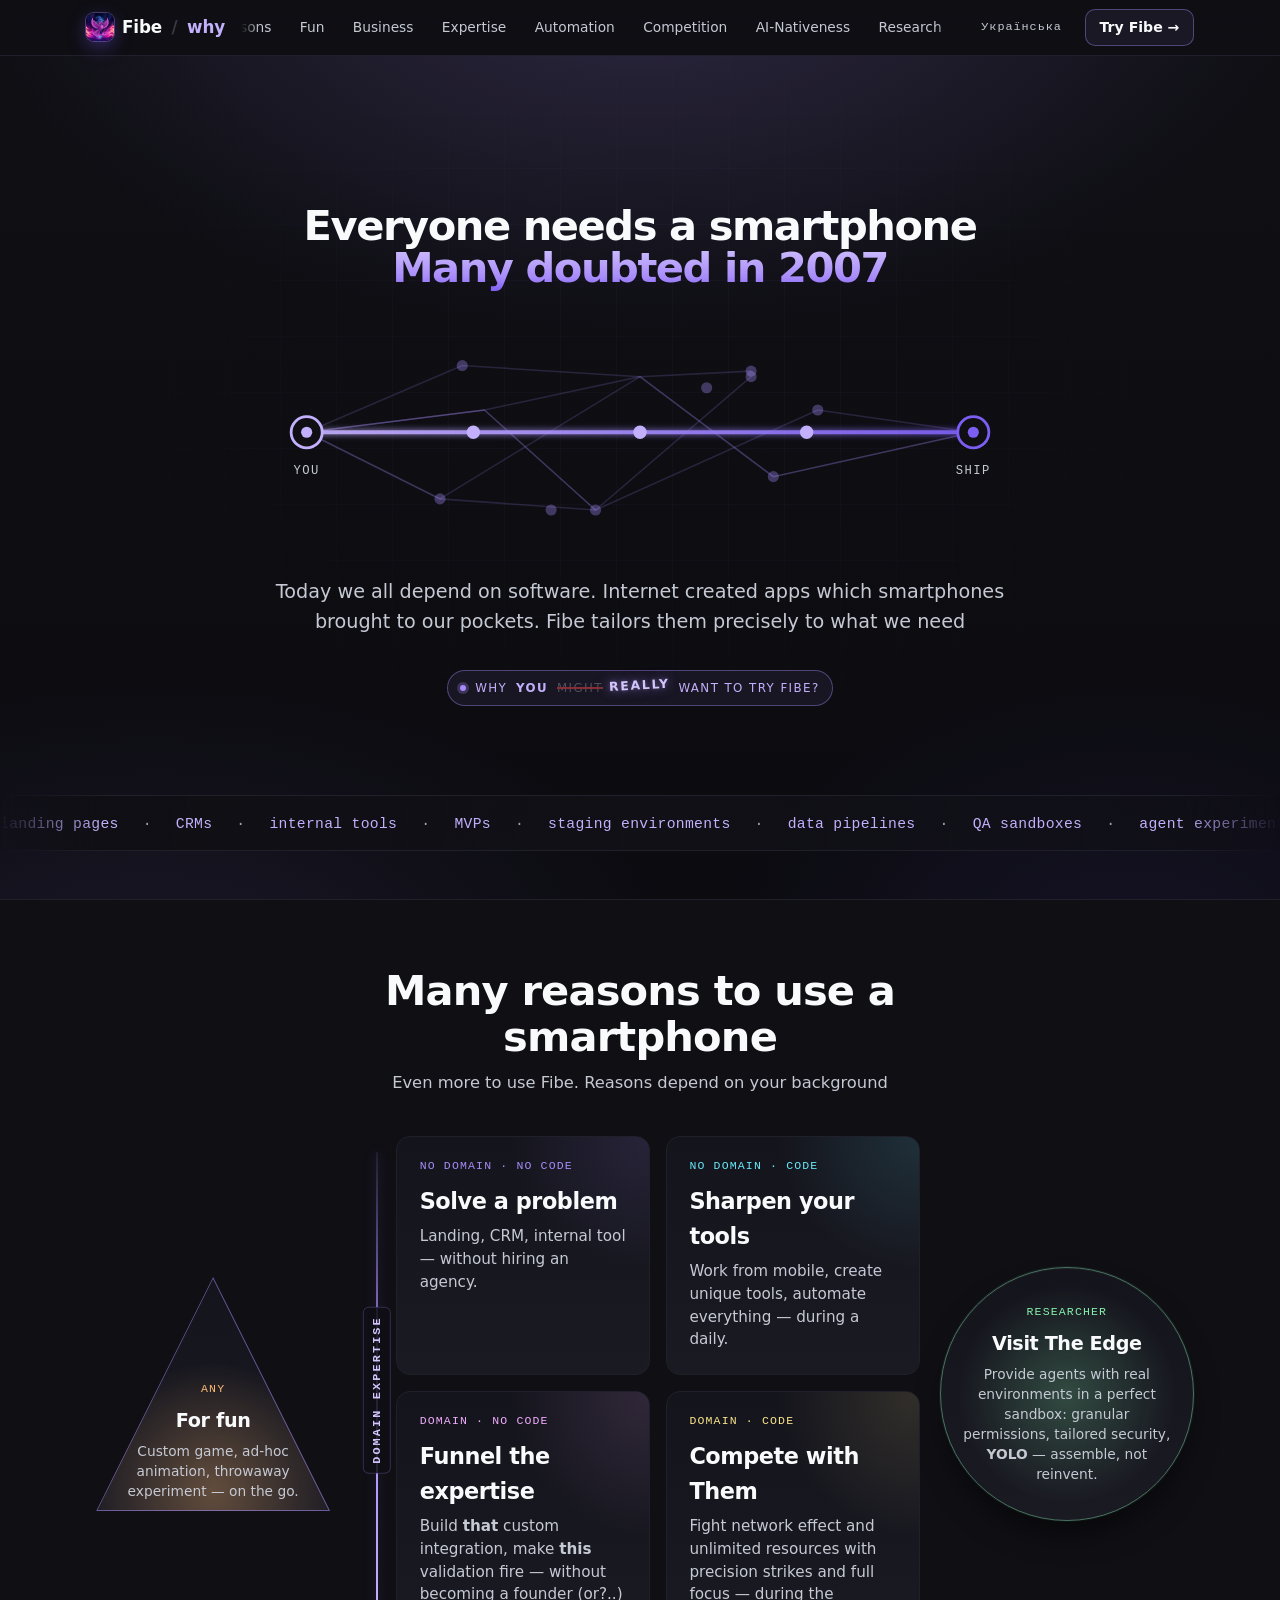
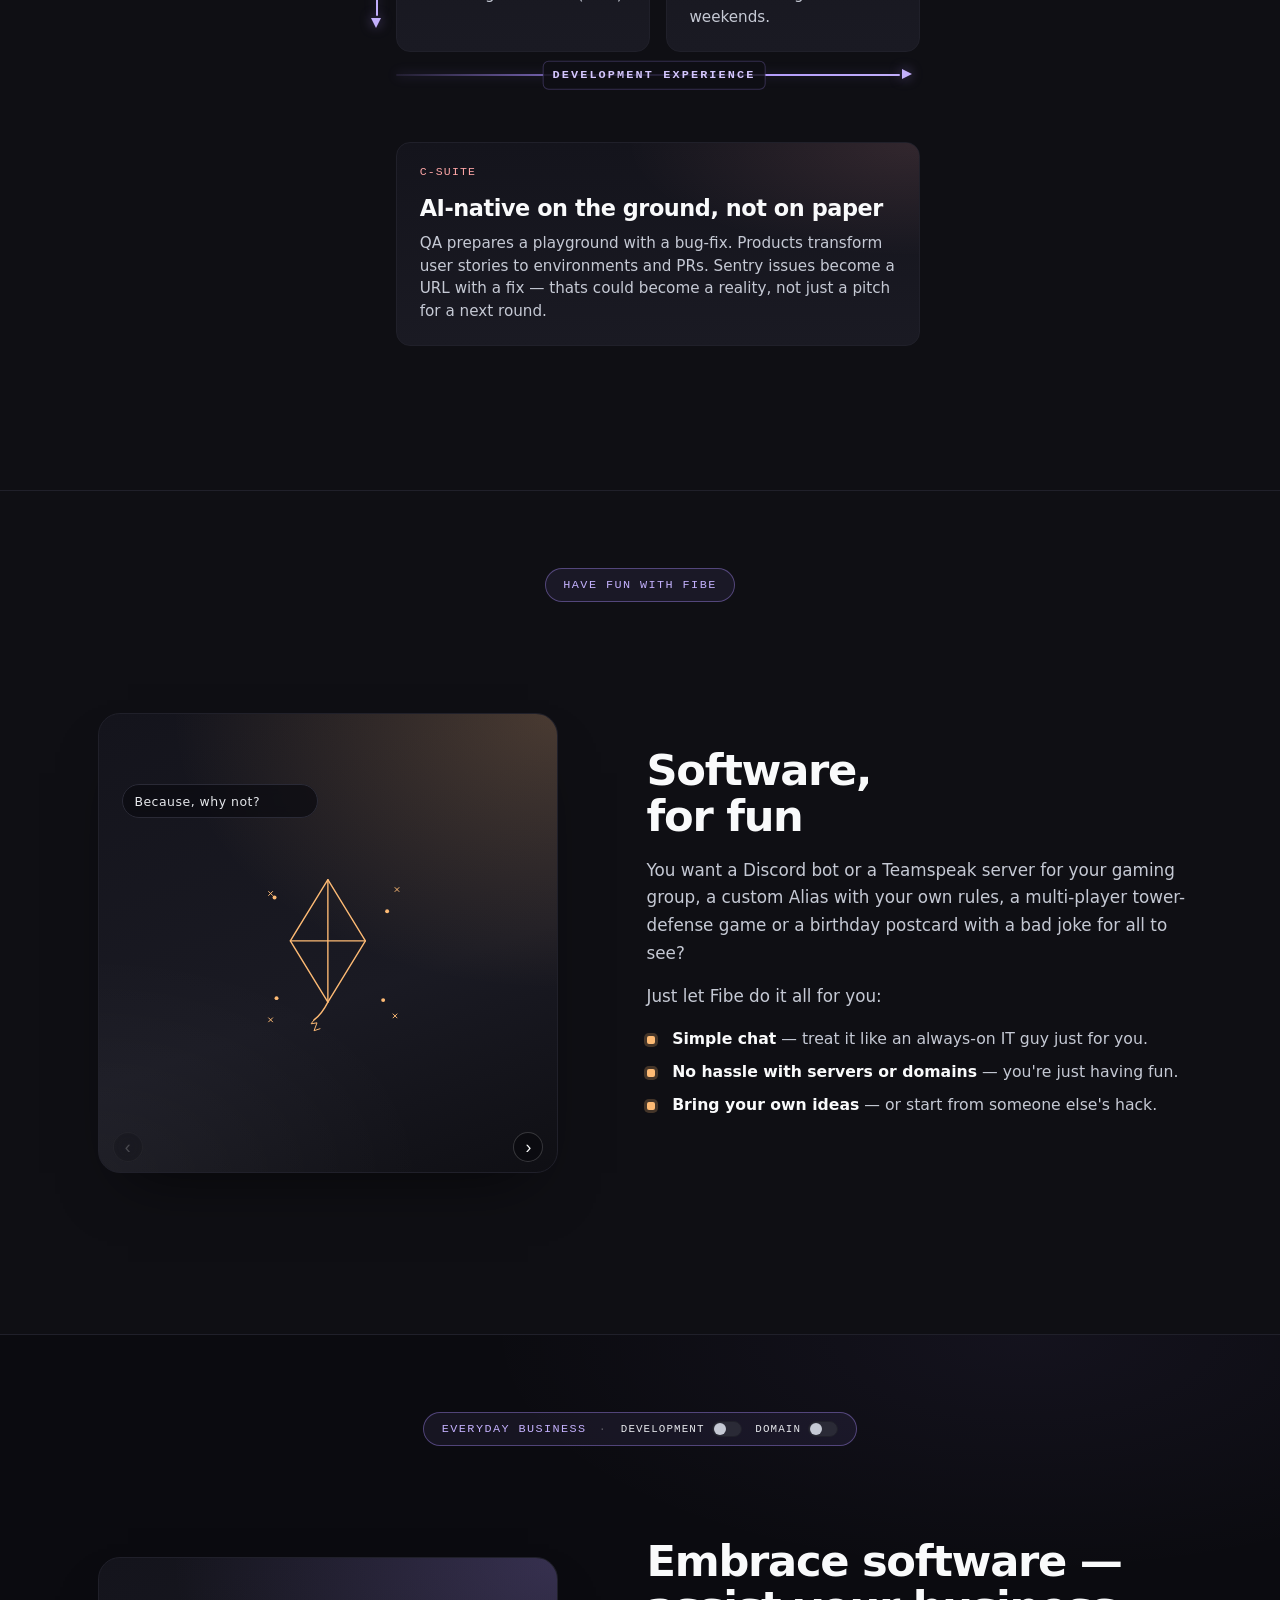
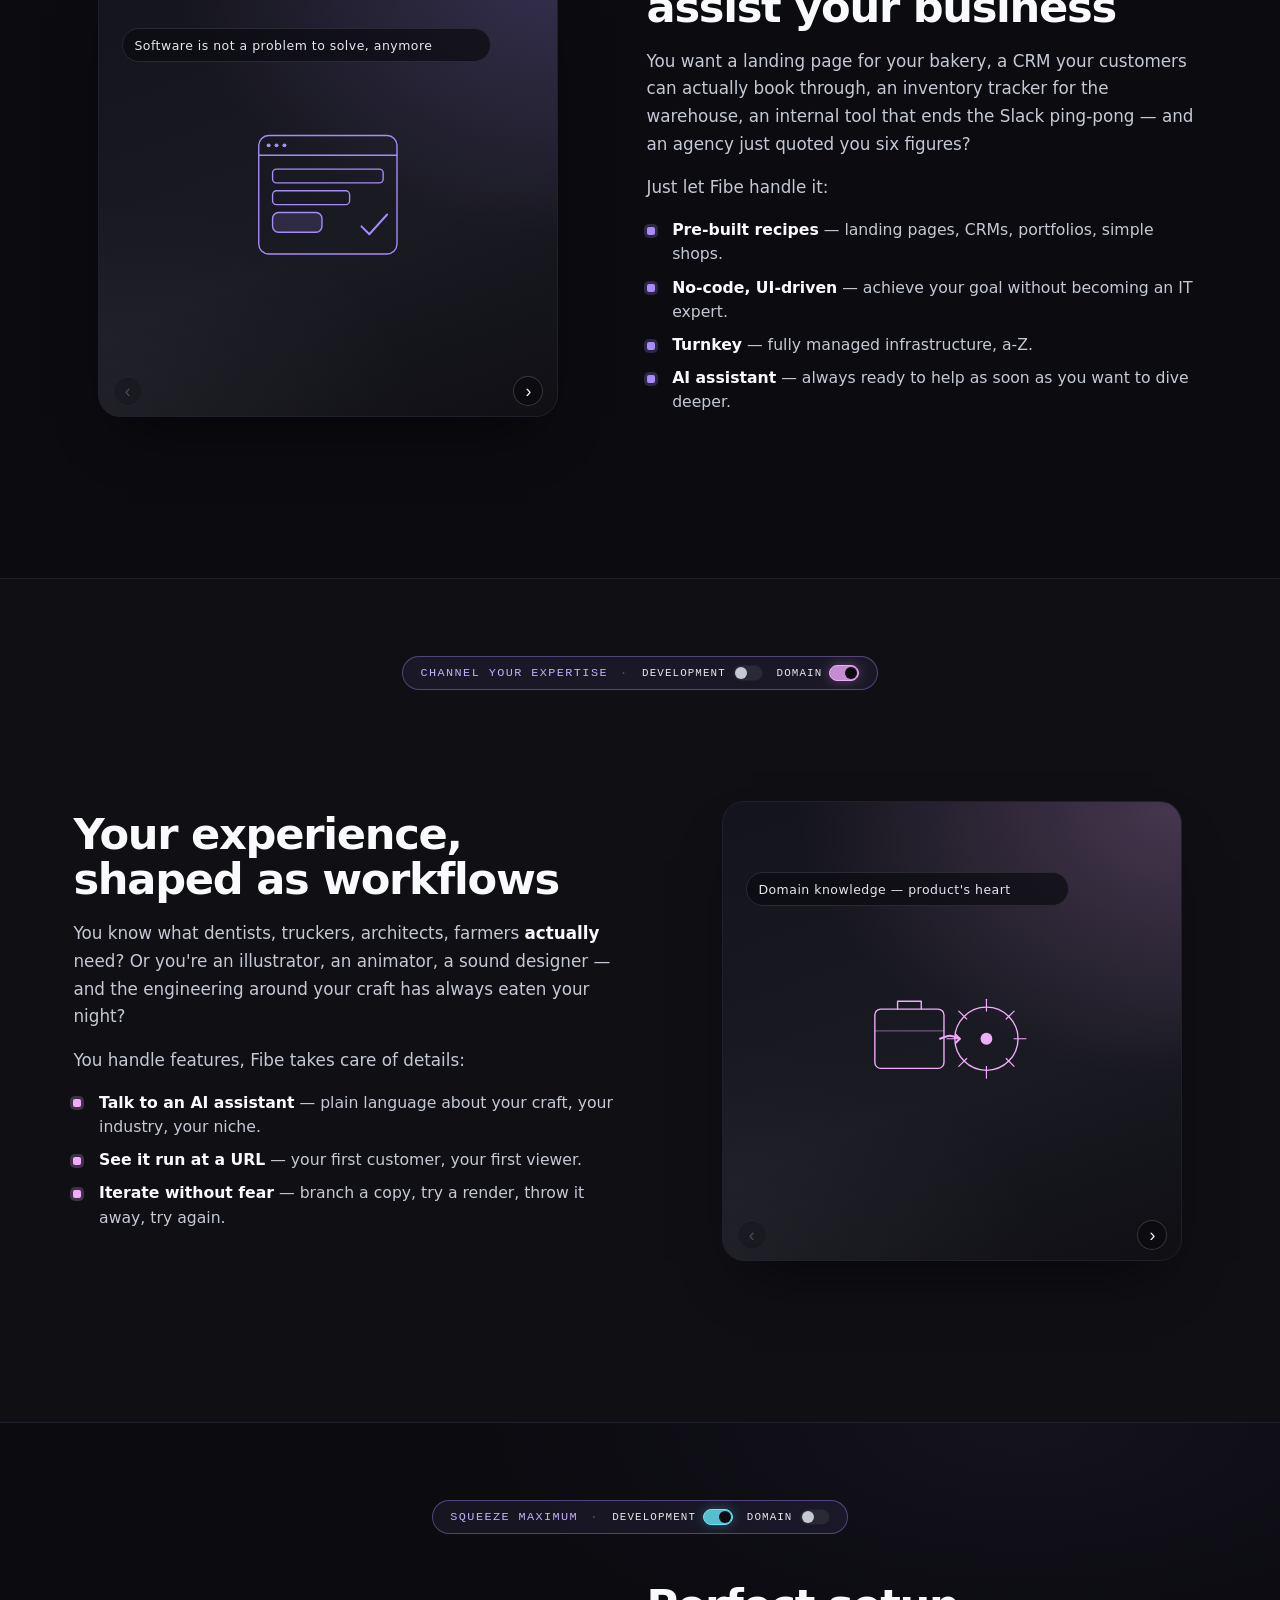
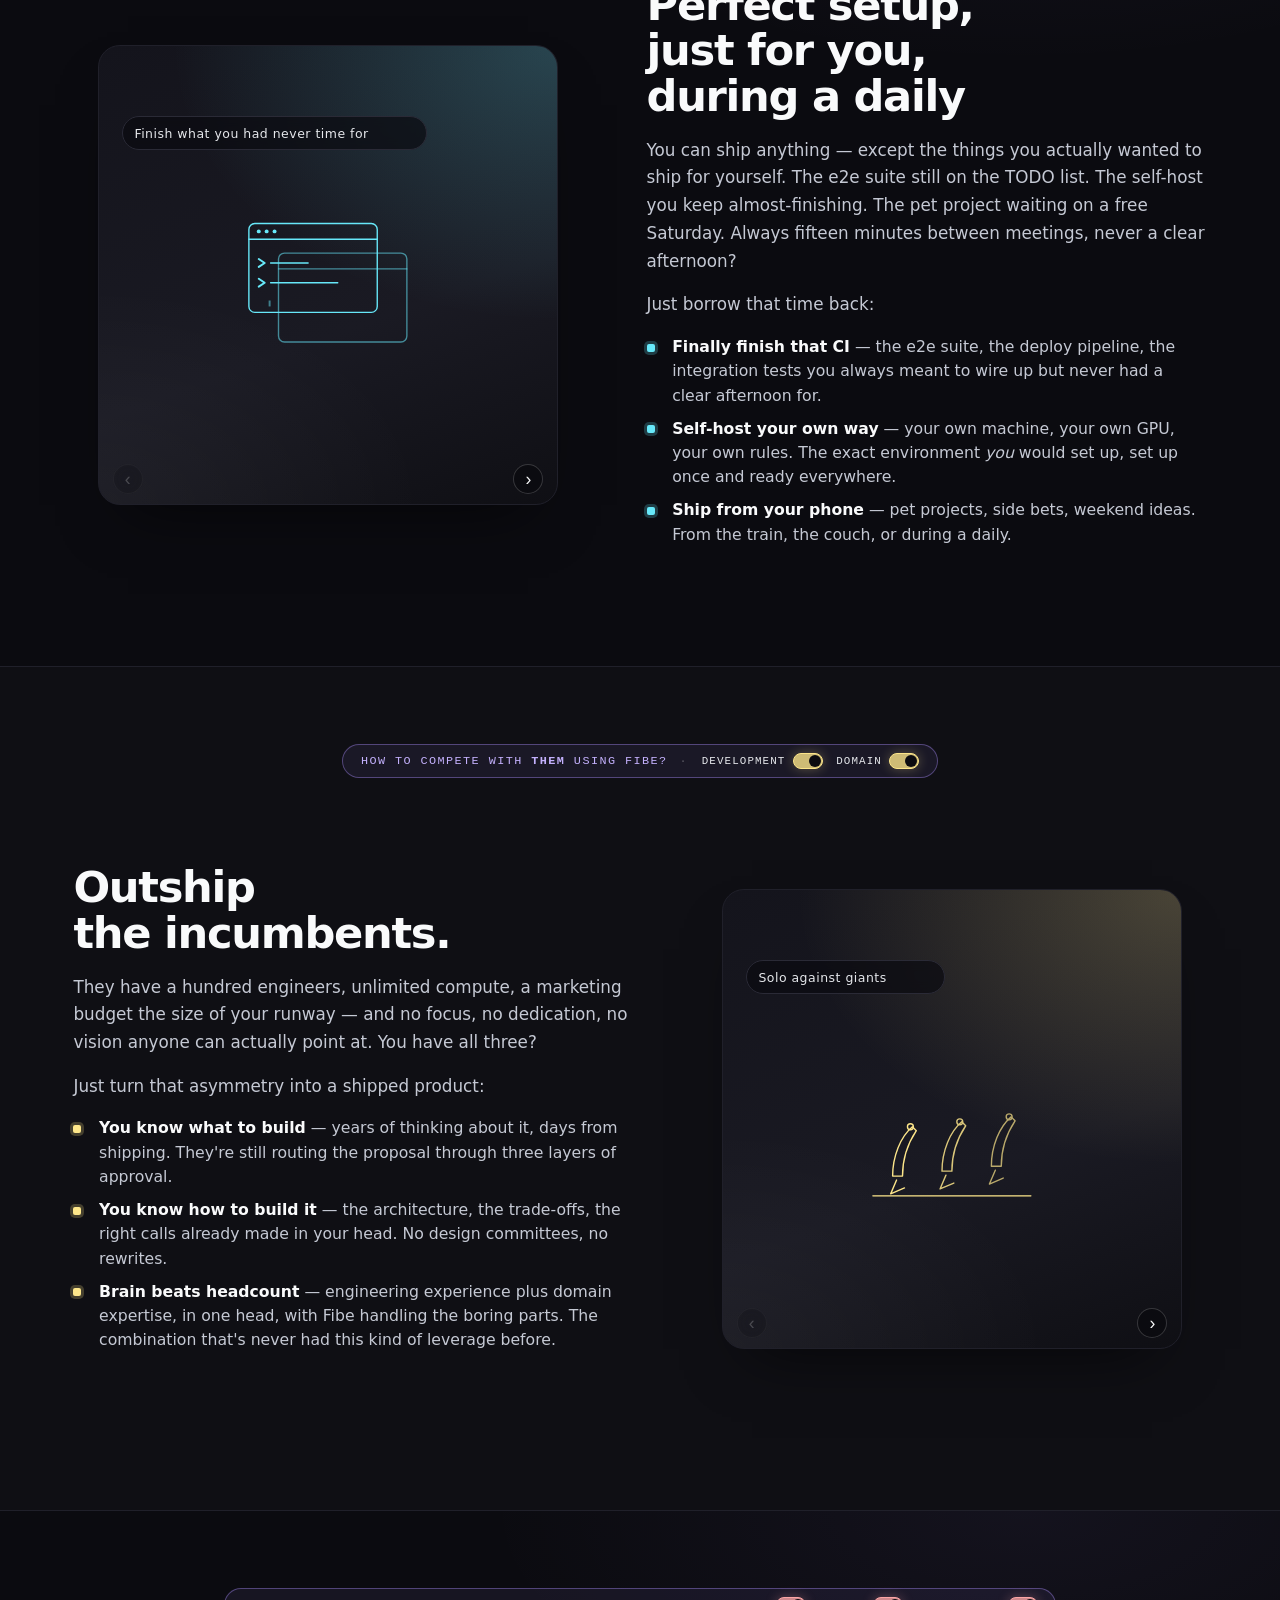
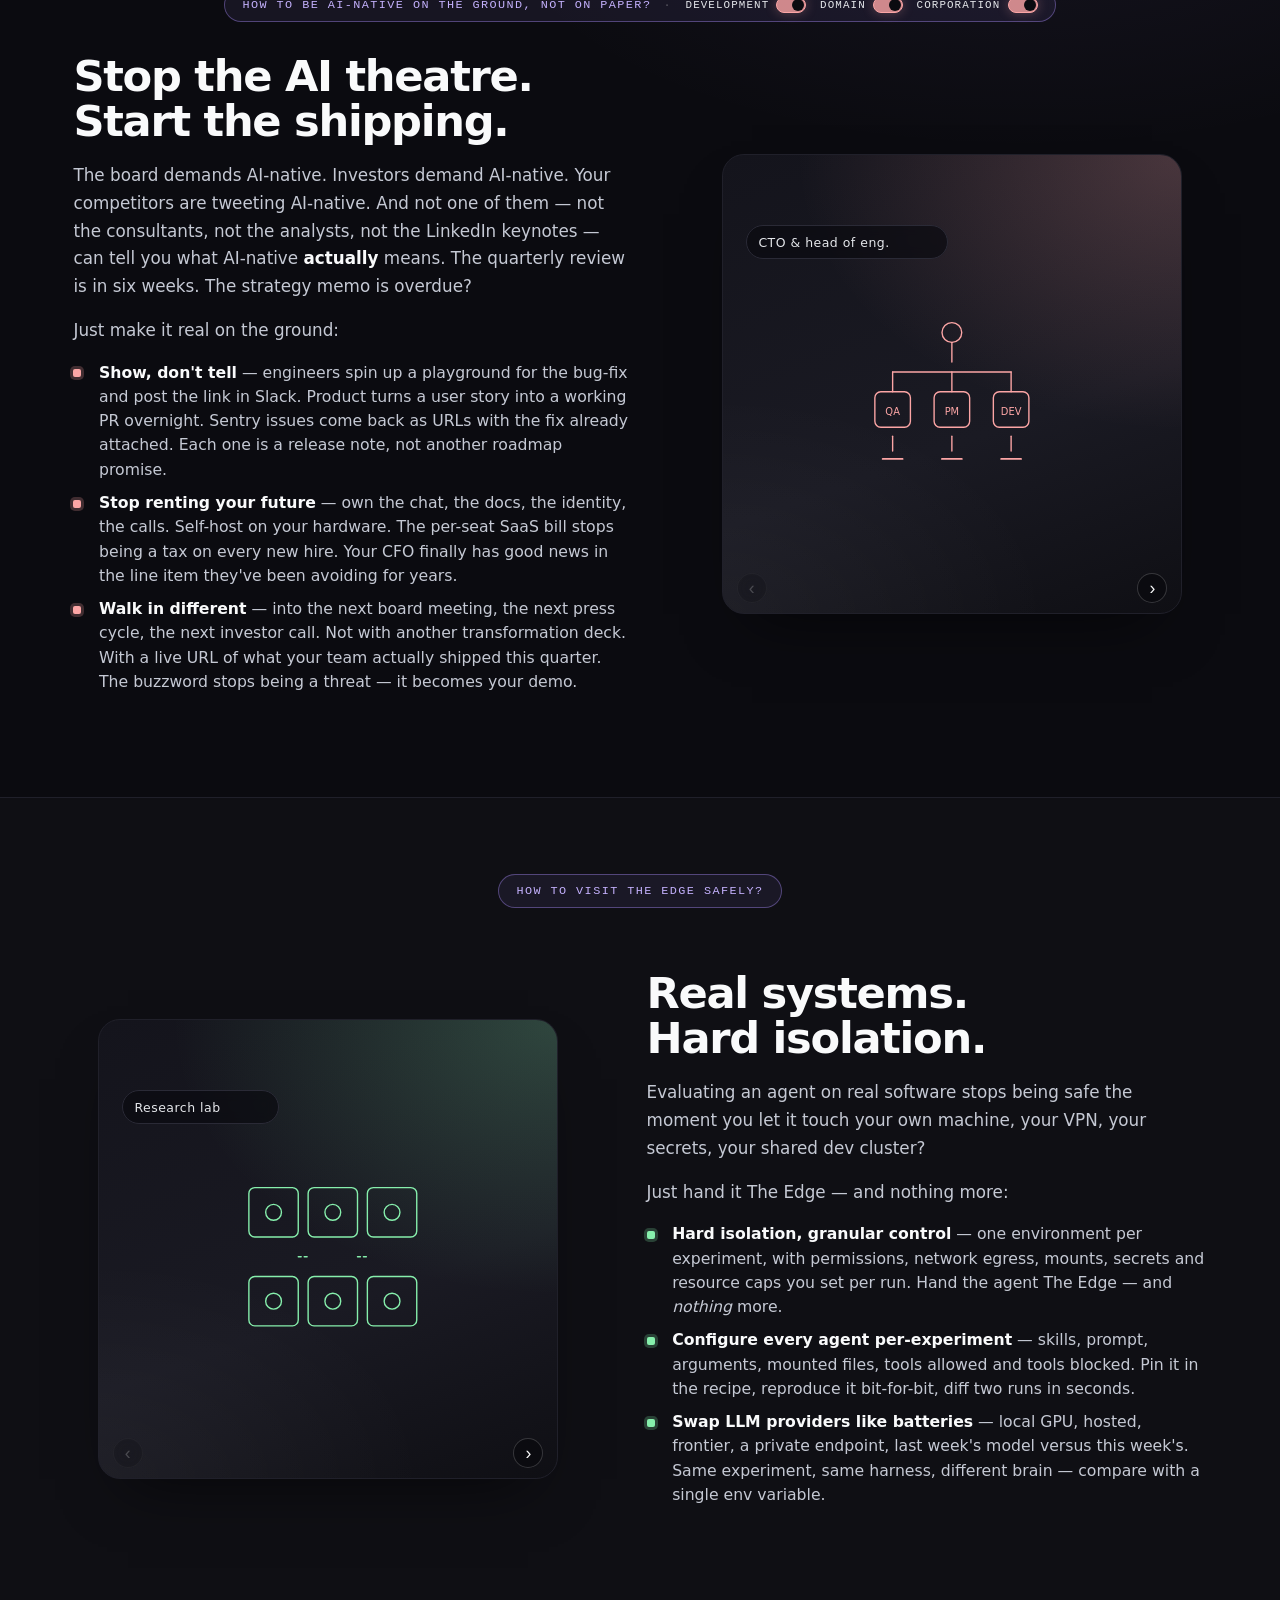
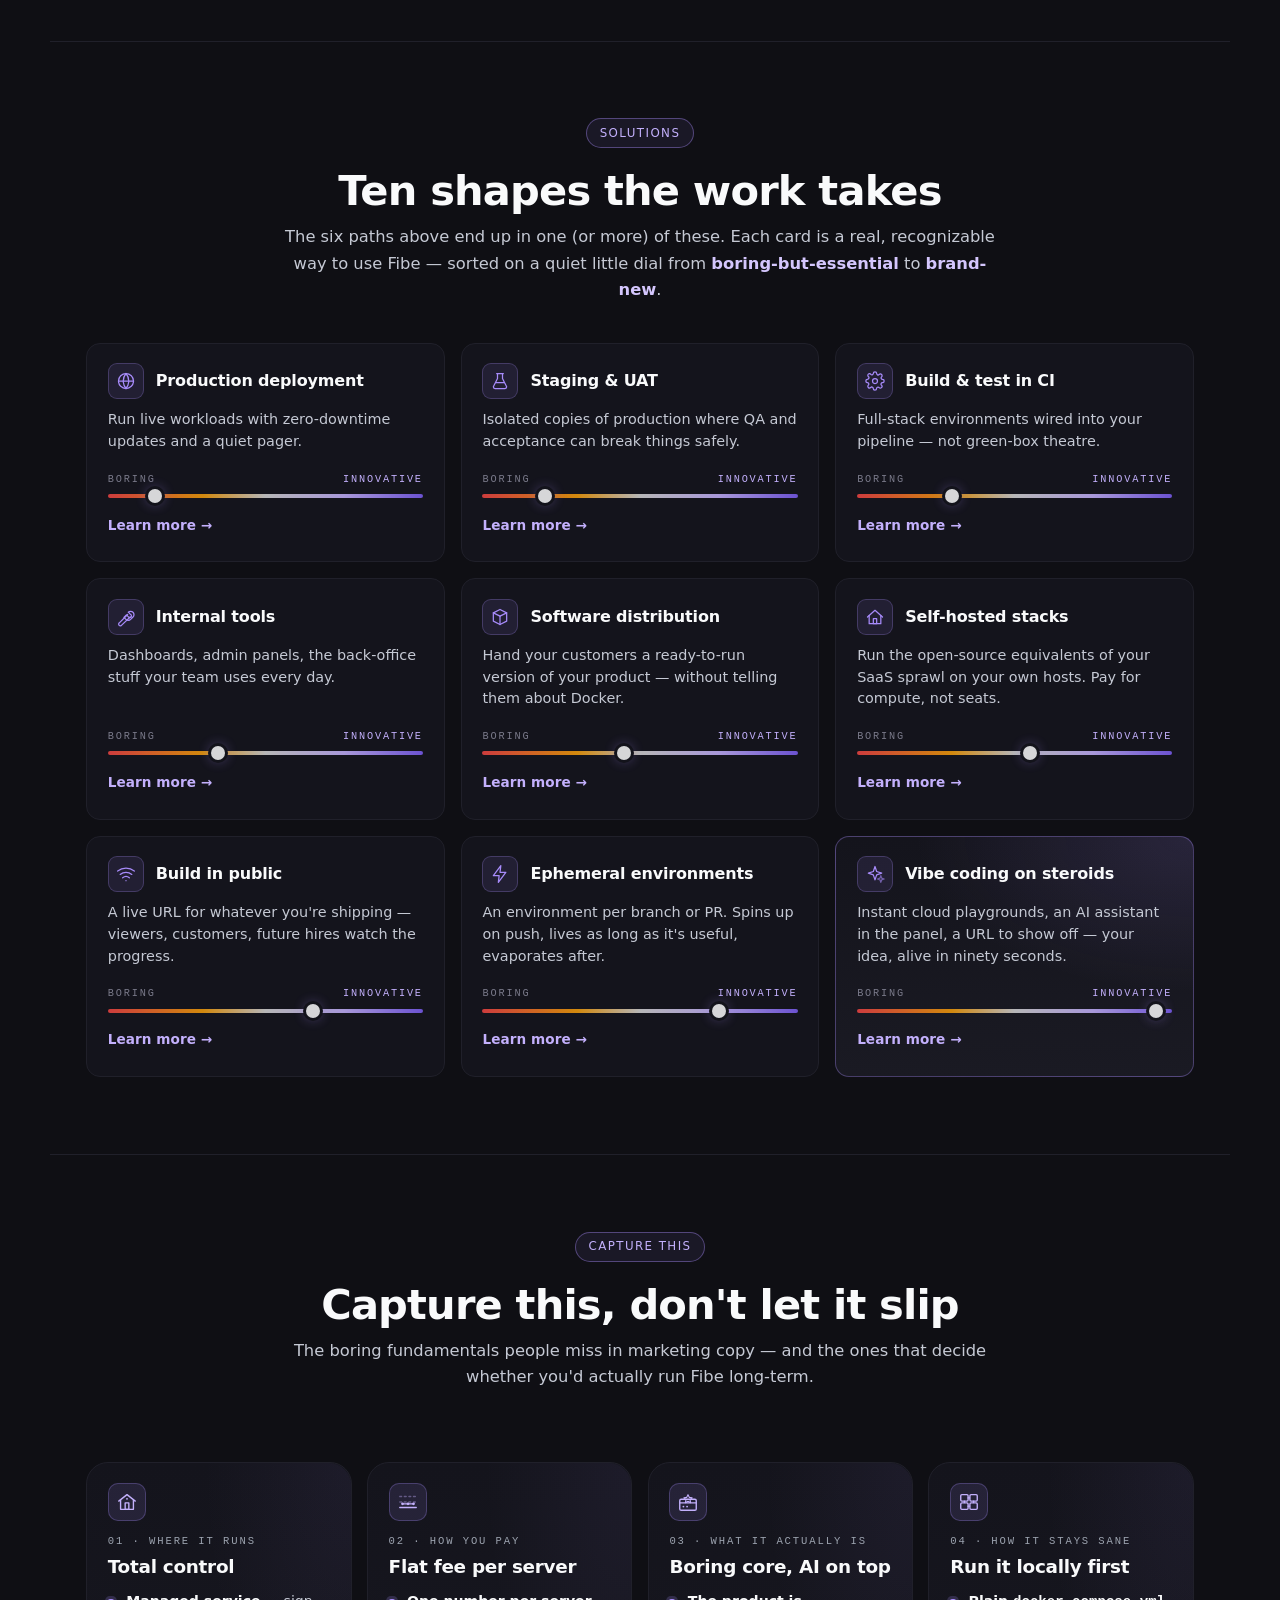
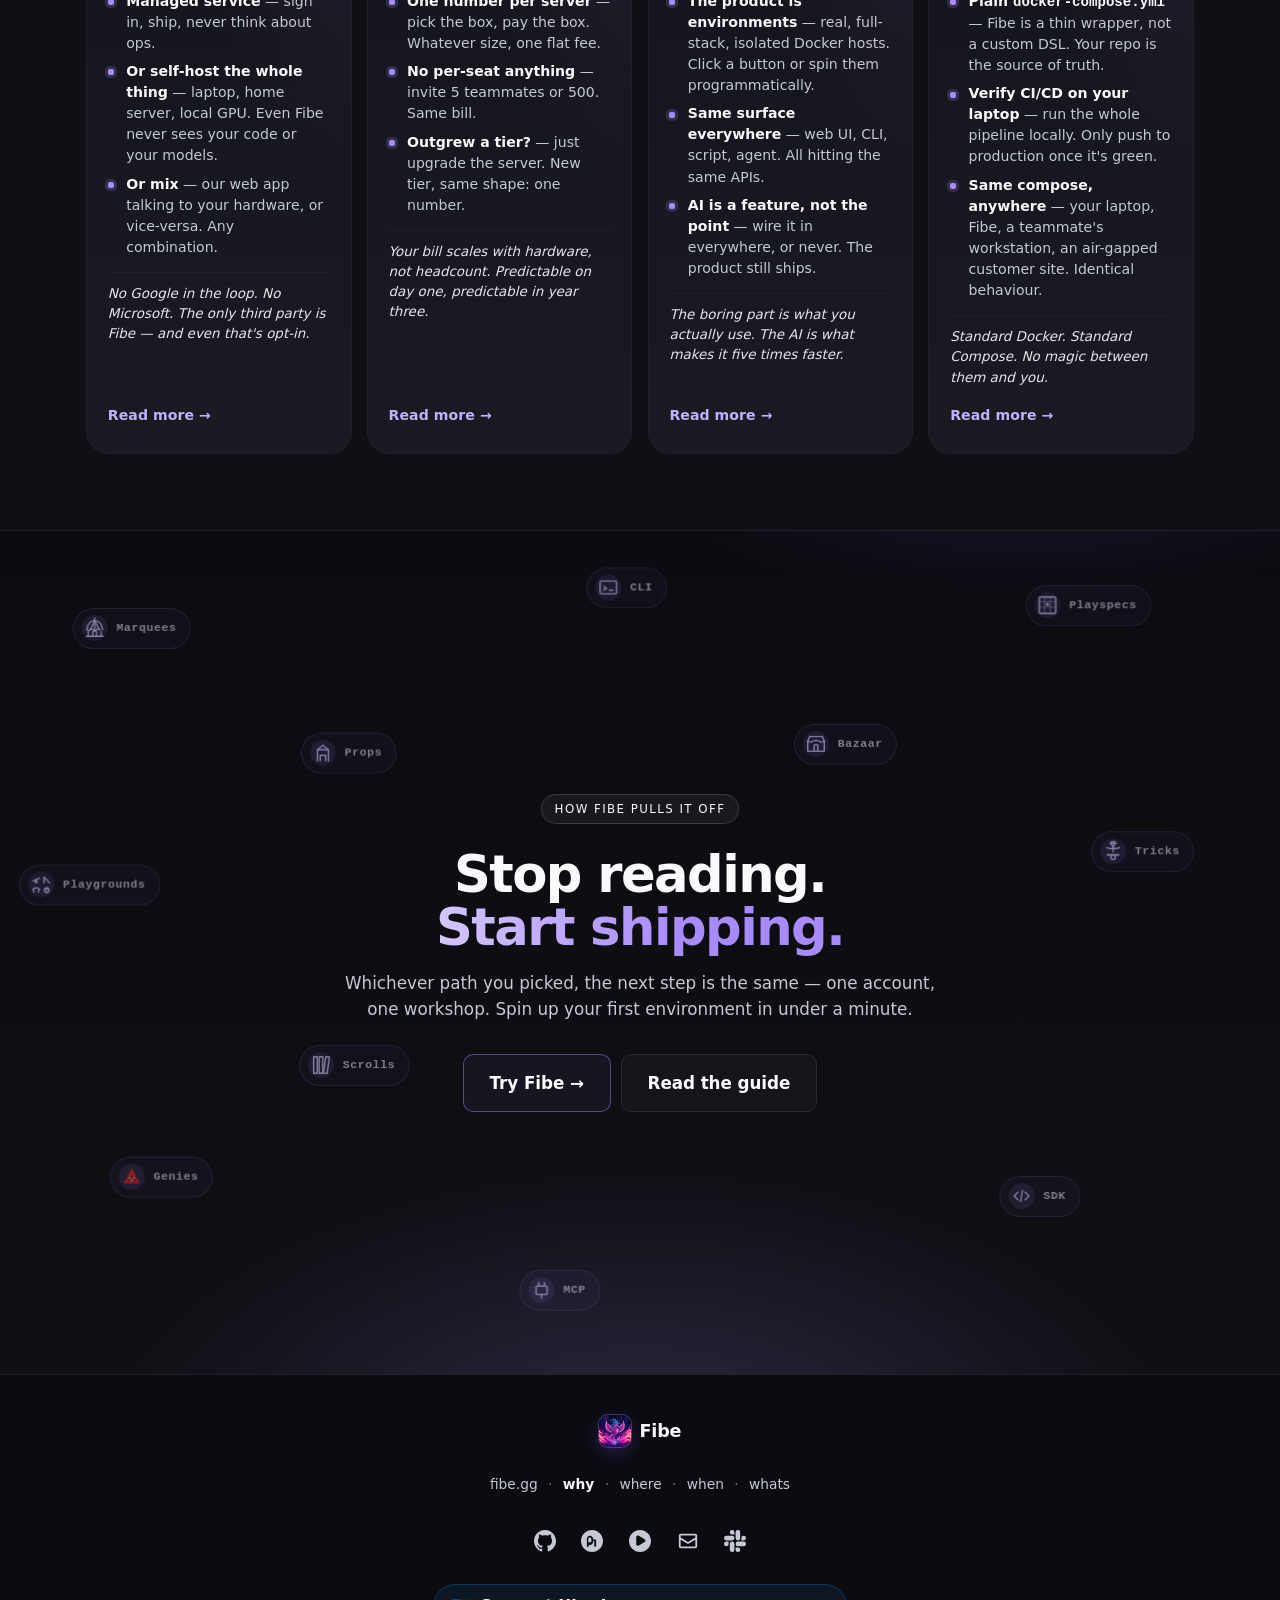
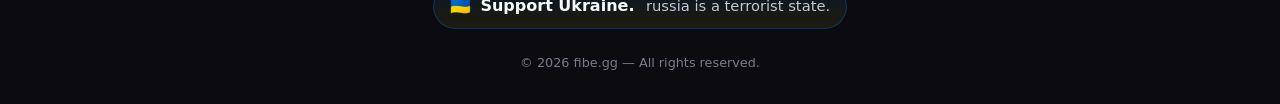
==== commit b213f323: "Footer" ====
--- a/index.html
+++ b/index.html
@@ -1,46 +1,38 @@
 <!doctype html>
-<html lang="en">
+<html lang="en" data-locale="en">
   <head>
-    <meta charset="utf-8" />
-    <meta name="viewport" content="width=device-width, initial-scale=1, viewport-fit=cover" />
-    <meta name="color-scheme" content="dark" />
-    <meta name="theme-color" content="#0f0f14" />
-
-    <title>Why Fibe — six paths into the same workshop</title>
-    <meta
-      name="description"
-      content="Whether you've never written code, run a research lab, or ship startups in your sleep — Fibe is the missing workshop. Pick your path."
-    />
-    <meta name="author" content="Fibe" />
-    <meta name="robots" content="index, follow, max-image-preview:large" />
-    <meta
-      name="keywords"
-      content="Fibe, fibe.gg, no-code, low-code, AI agent, Docker environments, founder, CTO, AI research, Genie, Marquee, Playground, dev environment, vibe coding"
-    />
-
-    <link rel="canonical" href="https://why.fibe.gg/" />
-    <link rel="icon" href="/img/favicon.ico" sizes="any" />
-    <link rel="icon" type="image/png" href="/img/icon-192.png" sizes="192x192" />
-    <link rel="icon" type="image/png" href="/img/icon-512.png" sizes="512x512" />
-    <link rel="apple-touch-icon" href="/img/apple-touch-icon.png" />
-    <link rel="manifest" href="/site.webmanifest" />
-
-    <meta property="og:site_name" content="Fibe" />
-    <meta property="og:type" content="website" />
-    <meta property="og:title" content="Why Fibe — six paths into the same workshop" />
-    <meta
-      property="og:description"
-      content="No experience. Deep expertise. Researcher. Founder. CTO. Fibe meets each of you where you are."
-    />
-    <meta property="og:url" content="https://why.fibe.gg/" />
-    <meta property="og:image" content="https://why.fibe.gg/img/og-default.png" />
-    <meta name="twitter:card" content="summary_large_image" />
-    <meta name="twitter:title" content="Why Fibe — six paths into the same workshop" />
-    <meta
-      name="twitter:description"
-      content="No experience. Deep expertise. Researcher. Founder. CTO. Fibe meets each of you where you are."
-    />
-    <meta name="twitter:image" content="https://why.fibe.gg/img/og-default.png" />
+    <meta charset="utf-8" >
+    <meta name="viewport" content="width=device-width, initial-scale=1, viewport-fit=cover" >
+    <meta name="color-scheme" content="dark" >
+    <meta name="theme-color" content="#0f0f14" >
+
+    <title data-i18n="meta.title">Why Fibe?</title>
+    <meta name="description" content="Whether you've never written code, run a research lab, or ship startups in your sleep — Fibe is the missing workshop. Pick your path." data-i18n-attr="content=meta.description">
+    <meta name="author" content="Fibe" >
+    <meta name="robots" content="index, follow, max-image-preview:large" >
+    <meta name="keywords" content="Fibe, fibe.gg, no-code, low-code, AI agent, Docker environments, founder, CTO, AI research, Genie, Marquee, Playground, dev environment, vibe coding" data-i18n-attr="content=meta.keywords">
+
+    <link rel="canonical" href="https://why.fibe.gg/">
+    <!-- i18n: search engines should see distinct, fully-rendered URLs per language -->
+    <link rel="alternate" hreflang="en" href="https://why.fibe.gg/" >
+    <link rel="alternate" hreflang="uk" href="https://why.fibe.gg/uk/" >
+    <link rel="alternate" hreflang="x-default" href="https://why.fibe.gg/" >
+    <link rel="icon" href="/img/favicon.ico" sizes="any" >
+    <link rel="icon" type="image/png" href="/img/icon-192.png" sizes="192x192" >
+    <link rel="icon" type="image/png" href="/img/icon-512.png" sizes="512x512" >
+    <link rel="apple-touch-icon" href="/img/apple-touch-icon.png" >
+    <link rel="manifest" href="/site.webmanifest" >
+
+    <meta property="og:site_name" content="Fibe" data-i18n-attr="content=meta.og_site_name">
+    <meta property="og:type" content="website" >
+    <meta property="og:title" content="Why Fibe — six paths into the same workshop" data-i18n-attr="content=meta.og_title">
+    <meta property="og:description" content="No experience. Deep expertise. Researcher. Founder. CTO. Fibe meets each of you where you are." data-i18n-attr="content=meta.og_description">
+    <meta property="og:url" content="https://why.fibe.gg/" >
+    <meta property="og:image" content="https://why.fibe.gg/img/og-default.png" >
+    <meta name="twitter:card" content="summary_large_image" >
+    <meta name="twitter:title" content="Why Fibe — six paths into the same workshop" data-i18n-attr="content=meta.twitter_title">
+    <meta name="twitter:description" content="No experience. Deep expertise. Researcher. Founder. CTO. Fibe meets each of you where you are." data-i18n-attr="content=meta.twitter_description">
+    <meta name="twitter:image" content="https://why.fibe.gg/img/og-default.png" >
 
     <script type="application/ld+json">
       {
@@ -52,8 +44,8 @@
       }
     </script>
 
-    <link rel="preload" href="/assets/style.css" as="style" />
-    <link rel="stylesheet" href="/assets/style.css" />
+    <link rel="preload" href="/assets/style.css" as="style" >
+    <link rel="stylesheet" href="/assets/style.css" >
   </head>
 
   <body>
@@ -61,234 +53,526 @@
 
     <header class="nav" aria-label="Primary">
       <div class="nav__inner">
+        <button class="nav__toggle" type="button" aria-label="Open menu" aria-expanded="false" aria-controls="nav-drawer" data-drawer-toggle>
+          <span class="nav__toggle-bar" aria-hidden="true"></span>
+          <span class="nav__toggle-bar" aria-hidden="true"></span>
+          <span class="nav__toggle-bar" aria-hidden="true"></span>
+        </button>
+
         <a class="nav__brand" href="/" aria-label="Fibe">
-          <span class="nav__mark" aria-hidden="true"></span>
+          <img class="nav__mark" src="/img/fibe-icon.png" alt="" width="28" height="28" aria-hidden="true" >
           <span class="nav__word">Fibe</span>
           <span class="nav__slash" aria-hidden="true">/</span>
           <span class="nav__sub">why</span>
         </a>
 
         <nav class="nav__paths" aria-label="Jump to a path" data-paths>
-          <a href="#matrix" class="nav__path nav__path--matrix" data-path="matrix">
-            <span class="nav__path-label">Matrix</span>
-          </a>
-          <a href="#p-problem" class="nav__path nav__path--01" data-path="p-problem">
-            <span class="nav__path-num">01</span>
-            <span class="nav__path-label">Problem</span>
-          </a>
-          <a href="#p-product" class="nav__path nav__path--02" data-path="p-product">
-            <span class="nav__path-num">02</span>
-            <span class="nav__path-label">Product &amp; Creators</span>
-          </a>
-          <a href="#p-sharpen" class="nav__path nav__path--03" data-path="p-sharpen">
-            <span class="nav__path-num">03</span>
-            <span class="nav__path-label">Sharpen</span>
-          </a>
-          <a href="#p-compete" class="nav__path nav__path--04" data-path="p-compete">
-            <span class="nav__path-num">04</span>
-            <span class="nav__path-label">Compete</span>
-          </a>
-          <a href="#p-research" class="nav__path nav__path--05" data-path="p-research">
-            <span class="nav__path-num">05</span>
-            <span class="nav__path-label">Research</span>
-          </a>
-          <a href="#p-cto" class="nav__path nav__path--06" data-path="p-cto">
-            <span class="nav__path-num">06</span>
-            <span class="nav__path-label">CTO &amp; Self-host</span>
-          </a>
-          <a href="#solutions-title" class="nav__path nav__path--solutions" data-path="solutions-title">
-            <span class="nav__path-label">Solutions</span>
+          <a href="#reasons" class="nav__path nav__path--reasons" data-path="reasons">
+            <span class="nav__path-label" data-i18n="nav.reasons">Reasons</span>
+          </a>
+          <a href="#p-fun" class="nav__path nav__path--fun" data-path="p-fun">
+            <span class="nav__path-label" data-i18n="nav.fun">Fun</span>
+          </a>
+          <a href="#p-problem" class="nav__path nav__path--business" data-path="p-problem">
+            <span class="nav__path-label" data-i18n="nav.business">Business</span>
+          </a>
+          <a href="#p-product" class="nav__path nav__path--expertise" data-path="p-product">
+            <span class="nav__path-label" data-i18n="nav.expertise">Expertise</span>
+          </a>
+          <a href="#p-sharpen" class="nav__path nav__path--automation" data-path="p-sharpen">
+            <span class="nav__path-label" data-i18n="nav.automation">Automation</span>
+          </a>
+          <a href="#p-compete" class="nav__path nav__path--competition" data-path="p-compete">
+            <span class="nav__path-label" data-i18n="nav.competition">Competition</span>
+          </a>
+          <a href="#p-cto" class="nav__path nav__path--ai" data-path="p-cto">
+            <span class="nav__path-label" data-i18n="nav.ai_nativeness">AI-Nativeness</span>
+          </a>
+          <a href="#p-research" class="nav__path nav__path--research" data-path="p-research">
+            <span class="nav__path-label" data-i18n="nav.research">Research</span>
           </a>
         </nav>
 
-        <a class="nav__cta" href="https://fibe.gg/" rel="noopener">Try Fibe →</a>
+        <a class="nav__lang" hreflang="uk" href="/uk/" data-i18n="nav.lang_switch_label" data-i18n-attr="hreflang=nav.lang_switch_hreflang;href=nav.lang_switch_href" aria-label="Switch language">Українська</a>
+
+        <a class="nav__cta" href="https://fibe.gg/" rel="noopener" data-i18n="nav.try_fibe">Try Fibe →</a>
       </div>
     </header>
+
+    <!-- Mobile drawer (hidden on desktop). Lives outside <header> so it isn't
+         trapped by the nav's backdrop-filter containing block. -->
+    <div class="drawer" id="nav-drawer" hidden data-drawer>
+      <div class="drawer__backdrop" data-drawer-close></div>
+      <aside class="drawer__panel" role="dialog" aria-modal="true" aria-label="Site menu">
+        <div class="drawer__head">
+          <a class="nav__brand" href="/" aria-label="Fibe">
+            <img class="nav__mark" src="/img/fibe-icon.png" alt="" width="28" height="28" aria-hidden="true" >
+            <span class="nav__word">Fibe</span>
+            <span class="nav__slash" aria-hidden="true">/</span>
+              <span class="nav__sub">why</span>
+            </a>
+            <button class="drawer__close" type="button" aria-label="Close menu" data-drawer-close>×</button>
+          </div>
+          <nav class="drawer__list" aria-label="Jump to a path">
+            <a href="#reasons" class="drawer__item" data-drawer-link>
+              <span class="drawer__item-label" data-i18n="drawer.reasons">Reasons</span>
+            </a>
+            <a href="#p-fun" class="drawer__item drawer__item--fun" data-drawer-link>
+              <span class="drawer__item-label" data-i18n="drawer.fun">Fun</span>
+            </a>
+            <a href="#p-problem" class="drawer__item drawer__item--business" data-drawer-link>
+              <span class="drawer__item-label" data-i18n="drawer.business">Business</span>
+            </a>
+            <a href="#p-product" class="drawer__item drawer__item--expertise" data-drawer-link>
+              <span class="drawer__item-label" data-i18n="drawer.expertise">Expertise</span>
+            </a>
+            <a href="#p-sharpen" class="drawer__item drawer__item--automation" data-drawer-link>
+              <span class="drawer__item-label" data-i18n="drawer.automation">Automation</span>
+            </a>
+            <a href="#p-compete" class="drawer__item drawer__item--competition" data-drawer-link>
+              <span class="drawer__item-label" data-i18n="drawer.competition">Competition</span>
+            </a>
+            <a href="#p-cto" class="drawer__item drawer__item--ai" data-drawer-link>
+              <span class="drawer__item-label" data-i18n="drawer.ai_nativeness">AI-Nativeness</span>
+            </a>
+            <a href="#p-research" class="drawer__item drawer__item--research" data-drawer-link>
+              <span class="drawer__item-label" data-i18n="drawer.research">Research</span>
+            </a>
+          </nav>
+          <div class="drawer__foot">
+            <a class="drawer__lang" hreflang="uk" href="/uk/" data-i18n="drawer.lang_switch_label" data-i18n-attr="hreflang=drawer.lang_switch_hreflang;href=drawer.lang_switch_href">Українська</a>
+            <a class="btn btn--primary drawer__cta" href="https://fibe.gg/" rel="noopener" data-i18n="drawer.try_fibe">Try Fibe →</a>
+            <nav class="drawer__family" aria-label="Family">
+              <a href="https://fibe.gg/" rel="noopener">fibe.gg</a>
+              <a href="https://when.fibe.gg/" rel="noopener">when</a>
+              <a href="https://where.fibe.gg/" rel="noopener">where</a>
+              <a href="https://whats.fibe.gg/" rel="noopener">whats</a>
+            </nav>
+          </div>
+      </aside>
+    </div>
 
     <main id="main">
       <!-- HERO -->
       <section class="hero" aria-labelledby="hero-title">
         <div class="hero__glow" aria-hidden="true"></div>
         <div class="hero__inner">
-          <p class="eyebrow"><span class="eyebrow__dot" aria-hidden="true"></span> Why Fibe</p>
-          <h1 id="hero-title" class="hero__title">
-            Six kinds of builders.<br />
-            <span class="hero__title-em">One workshop.</span>
-          </h1>
-          <p class="hero__lede">
-            Real Docker environments, attached to AI assistants, steered from your browser.
-            Whether you've never written a line of code or you run an engineering org —
-            Fibe is the missing workbench between an idea and a thing that runs.
-          </p>
+          <h1 id="hero-title" class="hero__title" data-i18n="hero.title">Everyone needs a smartphone<br>
+            <span class="hero__title-em">Many doubted in 2007</span></h1>
+
+          <figure class="hero__graph" data-graph>
+            <span class="hero__graph-tip" data-graph-tip aria-hidden="true"></span>
+            <!-- SVG body is generated at build time from i18n.json
+                 (hero.graph.{start_label,end_label,way_label,steps}). Edit
+                 the steps array in assets/i18n.json to change the waypoints. -->
+            <svg viewBox="0 0 720 220" xmlns="http://www.w3.org/2000/svg" preserveAspectRatio="xMidYMid meet" role="img" data-hero-graph aria-label="Many alternative paths converging into a single shortest path — the Fibe Way">
+    <title>Many alternative paths converging into a single shortest path — the Fibe Way</title>
+    <defs>
+      <!-- gradientUnits=userSpaceOnUse so the gradient anchors to SVG
+           coordinates, not the path's bounding box. With all waypoints on
+           the same horizontal line the bounding box has zero height, and
+           the default objectBoundingBox mode wouldn't render the gradient
+           — leaving the stroke invisible. -->
+      <linearGradient id="hero-graph-shortest"
+                      x1="60" y1="110"
+                      x2="660" y2="110"
+                      gradientUnits="userSpaceOnUse">
+        <stop offset="0%" stop-color="#c3b0fc" stop-opacity="0.9" ></stop>
+        <stop offset="100%" stop-color="#7c5ef3" stop-opacity="0.9" ></stop>
+      </linearGradient>
+      <!-- filterUnits=userSpaceOnUse for the same reason as the gradient:
+           the Fibe Way path is perfectly horizontal so its bounding box
+           collapses to zero height; objectBoundingBox-relative coords on
+           the filter region would also collapse and the glow wouldn't
+           render. Fixed-viewBox coords keep the blur intact. -->
+      <filter id="hero-graph-glow"
+              x="0" y="0" width="720" height="220"
+              filterUnits="userSpaceOnUse">
+        <feGaussianBlur stdDeviation="3" result="blur" ></feGaussianBlur>
+        <feMerge>
+          <feMergeNode in="blur" ></feMergeNode>
+          <feMergeNode in="SourceGraphic" ></feMergeNode>
+        </feMerge>
+      </filter>
+    </defs>
+
+    <!-- Faded alternative paths — 3 dead-ends + 3 through-paths -->
+    <g stroke="rgba(167,139,250,0.18)" stroke-width="1.4" fill="none" stroke-linecap="round">
+      <path d="M 60 110 L 200 50 L 360 60 L 460 55" ></path>
+      <path d="M 60 110 L 180 170 L 320 180" ></path>
+      <path d="M 60 110 L 220 90 L 320 180 L 460 60" ></path>
+      <path d="M 60 110 L 220 90 L 360 60 L 480 150 L 660 110" ></path>
+      <path d="M 60 110 L 180 170 L 360 60 L 480 150 L 660 110" ></path>
+      <path d="M 60 110 L 220 90 L 320 180 L 520 90 L 660 110" ></path>
+    </g>
+
+    <!-- The Fibe Way — the only path that's *the shortest* and goes the distance -->
+    <g class="hero__graph-shortest" tabindex="0" role="button" aria-label="Fibe Way">
+      <title>Fibe Way</title>
+      <path class="hero__graph-shortest-line" d="M 60 110 L 210 110 L 360 110 L 510 110 L 660 110"
+            stroke="url(#hero-graph-shortest)" stroke-width="3.5" fill="none"
+            stroke-linecap="round" stroke-linejoin="round"
+            filter="url(#hero-graph-glow)" ></path>
+      <path class="hero__graph-shortest-hit" d="M 60 110 L 210 110 L 360 110 L 510 110 L 660 110"
+            stroke="transparent" stroke-width="22" fill="none"
+            stroke-linecap="round" stroke-linejoin="round" ></path>
+    </g>
+
+    <!-- Decorative dots scattered on the alt paths -->
+    <g fill="rgba(167,139,250,0.35)">
+      <circle cx="180" cy="170" r="5" ></circle>
+      <circle cx="200" cy="50" r="5" ></circle>
+      <circle cx="320" cy="180" r="5" ></circle>
+      <circle cx="460" cy="60" r="5" ></circle>
+      <circle cx="480" cy="150" r="5" ></circle>
+      <circle cx="520" cy="90" r="5" ></circle>
+      <circle cx="460" cy="55" r="5" ></circle>
+      <circle cx="280" cy="180" r="5" ></circle>
+      <circle cx="420" cy="70" r="5" ></circle>
+    </g>
+
+    <!-- Each Fibe-Way waypoint is its own hoverable group with an i18n label -->
+    <g class="hero__graph-step" tabindex="0" role="button"
+       data-step-label="Sign up to Fibe" aria-label="Sign up to Fibe">
+      <title>Sign up to Fibe</title>
+      <circle cx="210" cy="110" r="6" fill="#c3b0fc" class="hero__graph-step-dot" ></circle>
+      <circle cx="210" cy="110" r="14" fill="transparent" class="hero__graph-step-hit" ></circle>
+    </g>
+    <g class="hero__graph-step" tabindex="0" role="button"
+       data-step-label="Set up an agent" aria-label="Set up an agent">
+      <title>Set up an agent</title>
+      <circle cx="360" cy="110" r="6" fill="#c3b0fc" class="hero__graph-step-dot" ></circle>
+      <circle cx="360" cy="110" r="14" fill="transparent" class="hero__graph-step-hit" ></circle>
+    </g>
+    <g class="hero__graph-step" tabindex="0" role="button"
+       data-step-label="Send a prompt" aria-label="Send a prompt">
+      <title>Send a prompt</title>
+      <circle cx="510" cy="110" r="6" fill="#c3b0fc" class="hero__graph-step-dot" ></circle>
+      <circle cx="510" cy="110" r="14" fill="transparent" class="hero__graph-step-hit" ></circle>
+    </g>
+
+    <!-- Source endpoint (YOU) -->
+    <g>
+      <circle cx="60" cy="110" r="14" fill="#0f0f14" stroke="#c3b0fc" stroke-width="2.5" ></circle>
+      <circle cx="60" cy="110" r="5" fill="#c3b0fc" ></circle>
+    </g>
+
+    <!-- Target endpoint (SHIP) -->
+    <g>
+      <circle cx="660" cy="110" r="14" fill="#0f0f14" stroke="#7c5ef3" stroke-width="2.5" ></circle>
+      <circle cx="660" cy="110" r="5" fill="#7c5ef3" ></circle>
+    </g>
+
+    <text x="60" y="148" text-anchor="middle"
+      fill="#c5c9d4" font-size="11" font-family="ui-monospace, Menlo, monospace"
+      letter-spacing="0.12em">YOU</text>
+    <text x="660" y="148" text-anchor="middle"
+      fill="#c5c9d4" font-size="11" font-family="ui-monospace, Menlo, monospace"
+      letter-spacing="0.12em">SHIP</text>
+  </svg>
+          </figure>
+
+          <p class="hero__lede" data-i18n="hero.lede">Today we all depend on software.
+            Internet created apps which smartphones brought to our pockets.
+            Fibe tailors them precisely to what we need</p>
           <div class="hero__ctas">
-            <a class="btn btn--primary" href="#matrix">Find yourself ↓</a>
-            <a class="btn btn--ghost" href="https://fibe.gg/" rel="noopener">Try Fibe →</a>
+            <a href="#reasons">
+              <p class="eyebrow eyebrow--hero" data-i18n="hero.eyebrow"><span class="eyebrow__dot" aria-hidden="true"></span>
+            Why <b>you</b>
+            <span class="eyebrow__swap" aria-label="really, not just might">
+              <span class="eyebrow__strike" aria-hidden="true">might</span>
+              <span class="eyebrow__really">really</span>
+            </span>
+            want to try Fibe?</p>
+            </a>
           </div>
         </div>
 
         <!-- Marquee strip — homage to Fibe's Marquee concept -->
         <div class="marquee" aria-hidden="true">
           <div class="marquee__track">
-            <span>landing pages</span><span>·</span>
-            <span>CRMs</span><span>·</span>
-            <span>internal tools</span><span>·</span>
-            <span>MVPs</span><span>·</span>
-            <span>staging environments</span><span>·</span>
-            <span>data pipelines</span><span>·</span>
-            <span>QA sandboxes</span><span>·</span>
-            <span>agent experiments</span><span>·</span>
-            <span>founder demos</span><span>·</span>
-            <span>side projects</span><span>·</span>
-            <span>portfolio sites</span><span>·</span>
-            <span>research notebooks</span><span>·</span>
-            <span>PR previews</span><span>·</span>
-            <span>weekend hacks</span><span>·</span>
+            <span data-i18n="hero.marquee.landing_pages">landing pages</span><span>·</span>
+            <span data-i18n="hero.marquee.crms">CRMs</span><span>·</span>
+            <span data-i18n="hero.marquee.internal_tools">internal tools</span><span>·</span>
+            <span data-i18n="hero.marquee.mvps">MVPs</span><span>·</span>
+            <span data-i18n="hero.marquee.staging_environments">staging environments</span><span>·</span>
+            <span data-i18n="hero.marquee.data_pipelines">data pipelines</span><span>·</span>
+            <span data-i18n="hero.marquee.qa_sandboxes">QA sandboxes</span><span>·</span>
+            <span data-i18n="hero.marquee.agent_experiments">agent experiments</span><span>·</span>
+            <span data-i18n="hero.marquee.founder_demos">founder demos</span><span>·</span>
+            <span data-i18n="hero.marquee.side_projects">side projects</span><span>·</span>
+            <span data-i18n="hero.marquee.portfolio_sites">portfolio sites</span><span>·</span>
+            <span data-i18n="hero.marquee.research_notebooks">research notebooks</span><span>·</span>
+            <span data-i18n="hero.marquee.pr_previews">PR previews</span><span>·</span>
+            <span data-i18n="hero.marquee.weekend_hacks">weekend hacks</span><span>·</span>
             <!-- duplicated for seamless loop -->
-            <span>landing pages</span><span>·</span>
-            <span>CRMs</span><span>·</span>
-            <span>internal tools</span><span>·</span>
-            <span>MVPs</span><span>·</span>
-            <span>staging environments</span><span>·</span>
-            <span>data pipelines</span><span>·</span>
-            <span>QA sandboxes</span><span>·</span>
-            <span>agent experiments</span><span>·</span>
-            <span>founder demos</span><span>·</span>
-            <span>side projects</span><span>·</span>
-            <span>portfolio sites</span><span>·</span>
-            <span>research notebooks</span><span>·</span>
-            <span>PR previews</span><span>·</span>
-            <span>weekend hacks</span><span>·</span>
+            <span data-i18n="hero.marquee.landing_pages">landing pages</span><span>·</span>
+            <span data-i18n="hero.marquee.crms">CRMs</span><span>·</span>
+            <span data-i18n="hero.marquee.internal_tools">internal tools</span><span>·</span>
+            <span data-i18n="hero.marquee.mvps">MVPs</span><span>·</span>
+            <span data-i18n="hero.marquee.staging_environments">staging environments</span><span>·</span>
+            <span data-i18n="hero.marquee.data_pipelines">data pipelines</span><span>·</span>
+            <span data-i18n="hero.marquee.qa_sandboxes">QA sandboxes</span><span>·</span>
+            <span data-i18n="hero.marquee.agent_experiments">agent experiments</span><span>·</span>
+            <span data-i18n="hero.marquee.founder_demos">founder demos</span><span>·</span>
+            <span data-i18n="hero.marquee.side_projects">side projects</span><span>·</span>
+            <span data-i18n="hero.marquee.portfolio_sites">portfolio sites</span><span>·</span>
+            <span data-i18n="hero.marquee.research_notebooks">research notebooks</span><span>·</span>
+            <span data-i18n="hero.marquee.pr_previews">PR previews</span><span>·</span>
+            <span data-i18n="hero.marquee.weekend_hacks">weekend hacks</span><span>·</span>
           </div>
         </div>
       </section>
 
-      <!-- 2x2 MATRIX -->
-      <section id="matrix" class="matrix-section" aria-labelledby="matrix-title">
+      <section id="reasons" class="matrix-section" aria-labelledby="reasons-title">
         <header class="section-head">
-          <p class="eyebrow">Pick a path</p>
-          <h2 id="matrix-title">Where do you fit?</h2>
-          <p class="section-sub">
-            Two axes decide where you start —
-            your <strong>development</strong> chops and your <strong>domain</strong> depth.
-            Plus two roles that don't fit a grid. Click any tile to jump to your story.
-          </p>
+
+          <h2 id="reasons-title" data-i18n="matrix.title">Many reasons to use a smartphone</h2>
+          <p class="section-sub" data-i18n="matrix.sub">Even more to use Fibe. Reasons depend on your background</p>
         </header>
 
         <div class="matrix">
-          <div class="matrix__axes" aria-hidden="true">
-            <div class="matrix__axis matrix__axis--y">
-              <span class="matrix__axis-label">Domain expertise</span>
-              <span class="matrix__axis-arrow">↓</span>
-            </div>
-            <div class="matrix__axis matrix__axis--x">
-              <span class="matrix__axis-label">Development experience</span>
-              <span class="matrix__axis-arrow">→</span>
-            </div>
-          </div>
+          <!-- LEFT FLANK: triangle-shaped tile for "For fun" -->
+          <a href="#p-fun" class="tile tile--fun matrix__flank matrix__flank--left" role="listitem">
+            <span class="tile__shape tile__shape--triangle" aria-hidden="true"></span>
+            <span class="tile__content">
+              <span class="tile__tag" data-i18n="matrix.tile.fun.tag">Any</span>
+              <span class="tile__title" data-i18n="matrix.tile.fun.title">For fun</span>
+              <span class="tile__sub" data-i18n="matrix.tile.fun.sub">Custom game, ad-hoc animation, throwaway experiment — on the go.</span>
+            </span>
+          </a>
 
           <div class="matrix__grid" role="list">
+            <div class="matrix__axes" aria-hidden="true">
+              <div class="matrix__axis matrix__axis--y">
+                <span class="matrix__axis-label" data-i18n="matrix.axis_domain">Domain expertise</span>
+                <span class="matrix__axis-arrow">↓</span>
+              </div>
+              <div class="matrix__axis matrix__axis--x">
+                <span class="matrix__axis-label" data-i18n="matrix.axis_dev">Development experience</span>
+                <span class="matrix__axis-arrow">→</span>
+              </div>
+            </div>
             <!-- (no domain, no software) -->
             <a href="#p-problem" class="tile tile--problem" role="listitem">
-              <span class="tile__corner">1</span>
-              <span class="tile__tag">No domain · No code</span>
-              <span class="tile__title">Solve a problem.</span>
-              <span class="tile__sub">A landing, a CRM, an internal tool — without hiring an agency.</span>
+              <span class="tile__tag" data-i18n="matrix.tile.problem.tag">No domain · No code</span>
+              <span class="tile__title" data-i18n="matrix.tile.problem.title">Solve a problem</span>
+              <span class="tile__sub" data-i18n="matrix.tile.problem.sub">Landing, CRM, internal tool — without hiring an agency.</span>
             </a>
 
             <!-- (no domain, software) -->
             <a href="#p-sharpen" class="tile tile--sharpen" role="listitem">
-              <span class="tile__corner">3</span>
-              <span class="tile__tag">No domain · Code</span>
-              <span class="tile__title">Sharpen your tools.</span>
-              <span class="tile__sub">Stop fighting your laptop. Build for anything from one tab.</span>
+              <span class="tile__tag" data-i18n="matrix.tile.sharpen.tag">No domain · Code</span>
+              <span class="tile__title" data-i18n="matrix.tile.sharpen.title">Sharpen your tools</span>
+              <span class="tile__sub" data-i18n="matrix.tile.sharpen.sub">Work from mobile, create unique tools, automate everything — during a daily.</span>
             </a>
 
             <!-- (domain, no software) -->
             <a href="#p-product" class="tile tile--product" role="listitem">
-              <span class="tile__corner">2</span>
-              <span class="tile__tag">Domain · No code</span>
-              <span class="tile__title">Build your product.</span>
-              <span class="tile__sub">Your industry, your insight, your AI engineering team.</span>
+              <span class="tile__tag" data-i18n="matrix.tile.product.tag">Domain · No code</span>
+              <span class="tile__title" data-i18n="matrix.tile.product.title">Funnel the expertise</span>
+              <span class="tile__sub" data-i18n="matrix.tile.product.sub">Build <strong>that</strong> custom integration, make <strong>this</strong> validation fire — without becoming a founder (or?..)</span>
             </a>
 
             <!-- (domain, software) -->
             <a href="#p-compete" class="tile tile--compete" role="listitem">
-              <span class="tile__corner">4</span>
-              <span class="tile__tag">Domain · Code</span>
-              <span class="tile__title">Compete with the biggest.</span>
-              <span class="tile__sub">Outship incumbents. They have headcount; you have leverage.</span>
+              <span class="tile__tag" data-i18n="matrix.tile.compete.tag">Domain · Code</span>
+              <span class="tile__title" data-i18n="matrix.tile.compete.title">Compete with <strong>Them</strong></span>
+              <span class="tile__sub" data-i18n="matrix.tile.compete.sub">Fight network effect and unlimited resources with precision strikes and full focus — during the weekends.</span>
             </a>
           </div>
 
-          <div class="matrix__extras" role="list">
-            <a href="#p-research" class="tile tile--research" role="listitem">
-              <span class="tile__corner">5</span>
-              <span class="tile__tag">Researcher</span>
-              <span class="tile__title">Sandbox & isolate.</span>
-              <span class="tile__sub">Real environments, hard isolation, reproducible agent runs.</span>
-            </a>
-            <a href="#p-cto" class="tile tile--cto" role="listitem">
-              <span class="tile__corner">6</span>
-              <span class="tile__tag">CTO / Head of Eng.</span>
-              <span class="tile__title">Unblock your org.</span>
-              <span class="tile__sub">Give QA and Product real environments — without asking devs.</span>
-            </a>
-          </div>
+          <!-- CTO/orchestrator tile — OUTSIDE the axis frame, sitting below the
+               2×2 in the middle column. The axis arrows now only enclose the
+               2×2 grid. -->
+          <a href="#p-cto" class="tile tile--cto matrix__cto" role="listitem">
+            <span class="tile__tag" data-i18n="matrix.tile.cto.tag">C-suite</span>
+            <span class="tile__title" data-i18n="matrix.tile.cto.title">AI-native on the ground, not on paper</span>
+            <span class="tile__sub" data-i18n="matrix.tile.cto.sub">QA prepares a playground with a bug-fix. Products transform user stories to environments and PRs. Sentry issues become a URL with a fix — thats could become a reality, not just a pitch for a next round.</span>
+          </a>
+
+          <!-- RIGHT FLANK: oval-shaped tile for "Researcher" -->
+          <a href="#p-research" class="tile tile--research matrix__flank matrix__flank--right" role="listitem">
+            <span class="tile__shape tile__shape--oval" aria-hidden="true"></span>
+            <span class="tile__content">
+              <span class="tile__tag" data-i18n="matrix.tile.research.tag">Researcher</span>
+              <span class="tile__title" data-i18n="matrix.tile.research.title">Visit The Edge</span>
+              <span class="tile__sub" data-i18n="matrix.tile.research.sub">Provide agents with real environments in a perfect sandbox: granular permissions, tailored security, <strong>YOLO</strong> — assemble, not reinvent.</span>
+            </span>
+          </a>
         </div>
       </section>
 
-      <!-- PERSONA 1: SOLVE A PROBLEM -->
-      <section id="p-problem" class="persona persona--01" aria-labelledby="p-problem-title">
+      <!-- PERSONA 1: FOR FUN -->
+      <section id="p-fun" class="persona persona--07" aria-labelledby="p-fun-title">
+        <header class="persona__head persona__head--no-switches">
+          <p class="eyebrow eyebrow--persona" data-i18n="persona.fun.eyebrow">Have fun with Fibe</p>
+        </header>
         <div class="persona__inner">
           <aside class="persona__visual" aria-hidden="true">
             <div class="persona__chip">
-              <span class="persona__chip-num">01</span>
-              <span class="persona__chip-tag">Problem-first</span>
+              <span class="persona__chip-tag" data-i18n="persona.fun.chip_tag">Because, why not?</span>
+            </div>
+            <div class="persona__art persona__art--fun" data-art>
+              <svg viewBox="0 0 200 200" width="100%" height="100%" fill="none" stroke="currentColor" stroke-width="1.4" stroke-linecap="round" stroke-linejoin="round">
+                <!-- Whimsical: kite + party hat + sparkles -->
+                <polygon points="100 28, 138 90, 100 152, 62 90" ></polygon>
+                <line x1="100" y1="28" x2="100" y2="152" ></line>
+                <line x1="62" y1="90" x2="138" y2="90" ></line>
+                <path d="M100 152 q-6 12 -14 18" ></path>
+                <path d="M86 170 l-3 4 l 6 -1 l -3 8 l 6 -2" stroke-width="1" ></path>
+                <circle cx="46" cy="46" r="2" fill="currentColor" stroke="none" ></circle>
+                <circle cx="160" cy="60" r="2" fill="currentColor" stroke="none" ></circle>
+                <circle cx="48" cy="148" r="2" fill="currentColor" stroke="none" ></circle>
+                <circle cx="156" cy="150" r="2" fill="currentColor" stroke="none" ></circle>
+                <g stroke-width="1">
+                  <path d="M40 40 l4 4 m0 -4 l-4 4" ></path>
+                  <path d="M168 36 l4 4 m0 -4 l-4 4" ></path>
+                  <path d="M40 168 l4 4 m0 -4 l-4 4" ></path>
+                  <path d="M166 164 l4 4 m0 -4 l-4 4" ></path>
+                </g>
+              </svg>
+            </div>
+          </aside>
+          <div class="persona__body">
+            <h2 id="p-fun-title" class="persona__title" data-i18n="persona.fun.title">Software,<br>for fun</h2>
+            <p class="persona__lede" data-i18n="persona.fun.lede_0">You want a Discord bot or a Teamspeak server for your gaming group,
+              a custom Alias with your own rules,
+              a multi-player tower-defense game
+              or a birthday postcard with a bad joke for all to see?</p>
+            <p class="persona__lede" data-i18n="persona.fun.lede_1">Just let Fibe do it all for you:</p>
+            <ul class="persona__list">
+              <li data-i18n="persona.fun.list_0"><strong>Simple chat</strong> — treat it like an always-on IT guy just for you.</li>
+              <li data-i18n="persona.fun.list_1"><strong>No hassle with servers or domains</strong> — you're just having fun.</li>
+              <li data-i18n="persona.fun.list_2"><strong>Bring your own ideas</strong> — or start from someone else's hack.</li>
+            </ul>
+          </div>
+        </div>
+
+        <div id="p-fun-action" class="persona__action">
+          <header class="persona__action-head">
+            <p class="persona__action-tag" data-i18n="persona.fun.action_tag">See it in action</p>
+            <h3 class="persona__action-title" data-i18n="persona.fun.action_title">Weekend-shaped builds</h3>
+            <p class="persona__action-sub" data-i18n="persona.fun.action_sub">No revenue model required. Just curiosity and an empty Saturday.</p>
+          </header>
+          <div class="slider-shell">
+            <button class="slider__btn slider__btn--prev" type="button" aria-label="Previous walkthroughs" data-slider-prev>‹</button>
+            <div class="slider" role="region" aria-label="For-fun walkthroughs" tabindex="0" data-slider>
+              <article class="slide">
+                <button class="slide__action" type="button" data-rumble-slug="fun/discord-bot" data-embed-src="">
+                  <span class="slide__poster" aria-hidden="true">
+                    <span class="slide__play">▶</span>
+                    <span class="slide__duration">3:18</span>
+                  </span>
+                  <span class="slide__body">
+                    <h4 class="slide__title" data-i18n="persona.fun.slide_0.title">A Discord bot for the gaming group</h4>
+                    <p class="slide__sub" data-i18n="persona.fun.slide_0.sub">Stand it up Saturday, leave it running on a tiny host.</p>
+                    <span class="slide__cta" data-i18n="persona.fun.slide_0.cta">▶ Play preview</span>
+                  </span>
+                </button>
+              </article>
+              <article class="slide">
+                <button class="slide__action" type="button" data-rumble-slug="fun/learn-new-framework" data-embed-src="">
+                  <span class="slide__poster" aria-hidden="true">
+                    <span class="slide__play">▶</span>
+                    <span class="slide__duration">4:42</span>
+                  </span>
+                  <span class="slide__body">
+                    <h4 class="slide__title" data-i18n="persona.fun.slide_1.title">Learn a new framework, by using it</h4>
+                    <p class="slide__sub" data-i18n="persona.fun.slide_1.sub">Clean room, throwaway env. Break it, fix it, try again.</p>
+                    <span class="slide__cta" data-i18n="persona.fun.slide_1.cta">▶ Play preview</span>
+                  </span>
+                </button>
+              </article>
+              <article class="slide">
+                <button class="slide__action" type="button" data-rumble-slug="fun/gift-page" data-embed-src="">
+                  <span class="slide__poster" aria-hidden="true">
+                    <span class="slide__play">▶</span>
+                    <span class="slide__duration">2:35</span>
+                  </span>
+                  <span class="slide__body">
+                    <h4 class="slide__title" data-i18n="persona.fun.slide_2.title">A birthday page for a friend</h4>
+                    <p class="slide__sub" data-i18n="persona.fun.slide_2.sub">Custom URL, ten minutes, no DevOps required.</p>
+                    <span class="slide__cta" data-i18n="persona.fun.slide_2.cta">▶ Play preview</span>
+                  </span>
+                </button>
+              </article>
+              <article class="slide">
+                <button class="slide__action" type="button" data-rumble-slug="fun/burn-down" data-embed-src="">
+                  <span class="slide__poster" aria-hidden="true">
+                    <span class="slide__play">▶</span>
+                    <span class="slide__duration">2:10</span>
+                  </span>
+                  <span class="slide__body">
+                    <h4 class="slide__title" data-i18n="persona.fun.slide_3.title">Spin up, destroy, no regrets</h4>
+                    <p class="slide__sub" data-i18n="persona.fun.slide_3.sub">When the experiment ends, the bill ends.</p>
+                    <span class="slide__cta" data-i18n="persona.fun.slide_3.cta">▶ Play preview</span>
+                  </span>
+                </button>
+              </article>
+            </div>
+            <button class="slider__btn slider__btn--next" type="button" aria-label="More walkthroughs" data-slider-next>›</button>
+          </div>
+        </div>
+      </section>
+
+      <!-- PERSONA 2: SOLVE A PROBLEM -->
+      <section id="p-problem" class="persona persona--01" aria-labelledby="p-problem-title">
+        <header class="persona__head">
+          <p class="eyebrow eyebrow--persona" data-i18n="persona.problem.eyebrow">Everyday business</p>
+          <div class="persona__switches" role="group" aria-label="Axis position">
+            <span class="switch" data-on="false">
+              <span class="switch__label" data-i18n="persona.problem.switch_dev">Development</span>
+              <span class="switch__track" aria-hidden="true"><span class="switch__knob"></span></span>
+              <span class="switch__state" data-i18n="persona.problem.switch_state_0">OFF</span>
+            </span>
+            <span class="switch" data-on="false">
+              <span class="switch__label" data-i18n="persona.problem.switch_domain">Domain</span>
+              <span class="switch__track" aria-hidden="true"><span class="switch__knob"></span></span>
+              <span class="switch__state" data-i18n="persona.problem.switch_state_1">OFF</span>
+            </span>
+          </div>
+        </header>
+        <div class="persona__inner">
+          <aside class="persona__visual" aria-hidden="true">
+            <div class="persona__chip">
+              <span class="persona__chip-tag" data-i18n="persona.problem.chip_tag">Software is not a problem to solve, anymore</span>
             </div>
             <div class="persona__art persona__art--problem" data-art>
               <svg viewBox="0 0 200 200" width="100%" height="100%" fill="none" stroke="currentColor" stroke-width="1.4" stroke-linecap="round" stroke-linejoin="round">
                 <!-- A "form" being assembled -->
-                <rect x="30" y="40" width="140" height="120" rx="10" />
-                <line x1="30" y1="60" x2="170" y2="60" />
-                <circle cx="40" cy="50" r="2" fill="currentColor" stroke="none" />
-                <circle cx="48" cy="50" r="2" fill="currentColor" stroke="none" />
-                <circle cx="56" cy="50" r="2" fill="currentColor" stroke="none" />
-                <rect x="44" y="74" width="112" height="14" rx="4" />
-                <rect x="44" y="96" width="78" height="14" rx="4" />
-                <rect x="44" y="118" width="50" height="20" rx="6" fill="currentColor" fill-opacity="0.15" />
-                <path d="M134 132l8 8 18-20" stroke-width="2" />
+                <rect x="30" y="40" width="140" height="120" rx="10" ></rect>
+                <line x1="30" y1="60" x2="170" y2="60" ></line>
+                <circle cx="40" cy="50" r="2" fill="currentColor" stroke="none" ></circle>
+                <circle cx="48" cy="50" r="2" fill="currentColor" stroke="none" ></circle>
+                <circle cx="56" cy="50" r="2" fill="currentColor" stroke="none" ></circle>
+                <rect x="44" y="74" width="112" height="14" rx="4" ></rect>
+                <rect x="44" y="96" width="78" height="14" rx="4" ></rect>
+                <rect x="44" y="118" width="50" height="20" rx="6" fill="currentColor" fill-opacity="0.15" ></rect>
+                <path d="M134 132l8 8 18-20" stroke-width="2" ></path>
               </svg>
             </div>
           </aside>
           <div class="persona__body">
-            <p class="eyebrow">For the doer with a problem</p>
-            <h2 id="p-problem-title" class="persona__title">You have a problem.<br />Not a codebase.</h2>
-            <p class="persona__lede">
-              You don't write software. You don't run an industry niche. You just need
-              <em>the thing</em> — a landing page, a customer list, an inventory tracker —
-              and you've been quoted six figures by an agency to build it.
-            </p>
-            <p class="persona__lede">
-              Fibe gives you a workshop where the tools already work. Pick a template that
-              looks like what you need. Tell the AI assistant what's different about your business.
-              Watch it run in your browser. Ship when it's right.
-            </p>
+            <h2 id="p-problem-title" class="persona__title" data-i18n="persona.problem.title">Embrace software —<br>assist your business</h2>
+            <p class="persona__lede" data-i18n="persona.problem.lede_0">You want a landing page for your bakery, a CRM your customers can actually book through,
+              an inventory tracker for the warehouse, an internal tool that ends the Slack ping-pong —
+              and an agency just quoted you six figures?</p>
+            <p class="persona__lede" data-i18n="persona.problem.lede_1">Just let Fibe handle it:</p>
             <ul class="persona__list">
-              <li><strong>Pre-built templates</strong> for landings, CRMs, portfolios, simple shops.</li>
-              <li><strong>An AI Genie</strong> that knows the codebase and changes it for you.</li>
-              <li><strong>One URL to share</strong> — your boss, your customer, your spouse.</li>
+              <li data-i18n="persona.problem.list_0"><strong>Pre-built recipes</strong> — landing pages, CRMs, portfolios, simple shops.</li>
+              <li data-i18n="persona.problem.list_1"><strong>No-code, UI-driven</strong> — achieve your goal without becoming an IT expert.</li>
+              <li data-i18n="persona.problem.list_2"><strong>Turnkey</strong> — fully managed infrastructure, a-Z.</li>
+              <li data-i18n="persona.problem.list_3"><strong>AI assistant</strong> — always ready to help as soon as you want to dive deeper.</li>
             </ul>
-            <div class="persona__ctas">
-              <button type="button" class="btn btn--play" data-toggle-gallery aria-expanded="false"><span class="btn__play" aria-hidden="true">▶</span> See it in action</button>
-            </div>
           </div>
         </div>
 
         <div id="p-problem-action" class="persona__action">
           <header class="persona__action-head">
-            <p class="persona__action-tag">See it in action</p>
-            <h3 class="persona__action-title">Closer to your problem</h3>
-            <p class="persona__action-sub">Each cut is its own video on Rumble — pick the one that smells most like yours.</p>
+            <p class="persona__action-tag" data-i18n="persona.problem.action_tag">See it in action</p>
+            <h3 class="persona__action-title" data-i18n="persona.problem.action_title">Closer to your problem</h3>
+            <p class="persona__action-sub" data-i18n="persona.problem.action_sub">Each cut is its own video on Rumble — pick the one that smells most like yours.</p>
           </header>
           <div class="slider-shell">
             <button class="slider__btn slider__btn--prev" type="button" aria-label="Previous walkthroughs" data-slider-prev>‹</button>
@@ -300,9 +584,9 @@
                     <span class="slide__duration">4:12</span>
                   </span>
                   <span class="slide__body">
-                    <h4 class="slide__title">Landing page in an afternoon</h4>
-                    <p class="slide__sub">Anya rebuilds her bakery's site on a Saturday.</p>
-                    <span class="slide__cta">▶ Play preview</span>
+                    <h4 class="slide__title" data-i18n="persona.problem.slide_0.title">Landing page in an afternoon</h4>
+                    <p class="slide__sub" data-i18n="persona.problem.slide_0.sub">Anya rebuilds her bakery's site on a Saturday.</p>
+                    <span class="slide__cta" data-i18n="persona.problem.slide_0.cta">▶ Play preview</span>
                   </span>
                 </button>
               </article>
@@ -313,9 +597,9 @@
                     <span class="slide__duration">5:38</span>
                   </span>
                   <span class="slide__body">
-                    <h4 class="slide__title">Your first real CRM</h4>
-                    <p class="slide__sub">Replacing a 40-tab spreadsheet without writing code.</p>
-                    <span class="slide__cta">▶ Play preview</span>
+                    <h4 class="slide__title" data-i18n="persona.problem.slide_1.title">Your first real CRM</h4>
+                    <p class="slide__sub" data-i18n="persona.problem.slide_1.sub">Replacing a 40-tab spreadsheet without writing code.</p>
+                    <span class="slide__cta" data-i18n="persona.problem.slide_1.cta">▶ Play preview</span>
                   </span>
                 </button>
               </article>
@@ -326,9 +610,9 @@
                     <span class="slide__duration">6:01</span>
                   </span>
                   <span class="slide__body">
-                    <h4 class="slide__title">An internal tool your team will use</h4>
-                    <p class="slide__sub">A scheduling board that ends the Slack ping-pong.</p>
-                    <span class="slide__cta">▶ Play preview</span>
+                    <h4 class="slide__title" data-i18n="persona.problem.slide_2.title">An internal tool your team will use</h4>
+                    <p class="slide__sub" data-i18n="persona.problem.slide_2.sub">A scheduling board that ends the Slack ping-pong.</p>
+                    <span class="slide__cta" data-i18n="persona.problem.slide_2.cta">▶ Play preview</span>
                   </span>
                 </button>
               </article>
@@ -339,9 +623,9 @@
                     <span class="slide__duration">3:24</span>
                   </span>
                   <span class="slide__body">
-                    <h4 class="slide__title">Portfolio that actually ships</h4>
-                    <p class="slide__sub">From Dribbble pile to live URL in one session.</p>
-                    <span class="slide__cta">▶ Play preview</span>
+                    <h4 class="slide__title" data-i18n="persona.problem.slide_3.title">Portfolio that actually ships</h4>
+                    <p class="slide__sub" data-i18n="persona.problem.slide_3.sub">From Dribbble pile to live URL in one session.</p>
+                    <span class="slide__cta" data-i18n="persona.problem.slide_3.cta">▶ Play preview</span>
                   </span>
                 </button>
               </article>
@@ -351,67 +635,70 @@
         </div>
       </section>
 
-      <!-- PERSONA 2: BUILD A PRODUCT -->
+      <!-- PERSONA 3: FUNNEL THE EXPERTISE -->
       <section id="p-product" class="persona persona--02" aria-labelledby="p-product-title">
+        <header class="persona__head">
+          <p class="eyebrow eyebrow--persona" data-i18n="persona.product.eyebrow">Channel your expertise</p>
+          <div class="persona__switches" role="group" aria-label="Axis position">
+            <span class="switch" data-on="false">
+              <span class="switch__label" data-i18n="persona.product.switch_dev">Development</span>
+              <span class="switch__track" aria-hidden="true"><span class="switch__knob"></span></span>
+              <span class="switch__state" data-i18n="persona.product.switch_state_0">OFF</span>
+            </span>
+            <span class="switch" data-on="true">
+              <span class="switch__label" data-i18n="persona.product.switch_domain">Domain</span>
+              <span class="switch__track" aria-hidden="true"><span class="switch__knob"></span></span>
+              <span class="switch__state" data-i18n="persona.product.switch_state_1">ON</span>
+            </span>
+          </div>
+        </header>
         <div class="persona__inner persona__inner--flip">
           <aside class="persona__visual" aria-hidden="true">
             <div class="persona__chip">
-              <span class="persona__chip-num">02</span>
-              <span class="persona__chip-tag">Domain-first</span>
+              <span class="persona__chip-tag" data-i18n="persona.product.chip_tag">Domain knowledge — product's heart</span>
             </div>
             <div class="persona__art persona__art--product" data-art>
               <svg viewBox="0 0 200 200" width="100%" height="100%" fill="none" stroke="currentColor" stroke-width="1.4" stroke-linecap="round" stroke-linejoin="round">
                 <!-- Domain (briefcase) + AI builder (gear) merging -->
-                <rect x="22" y="70" width="70" height="60" rx="6" />
-                <path d="M45 70v-8h24v8" />
-                <line x1="22" y1="92" x2="92" y2="92" opacity="0.4" />
-                <circle cx="135" cy="100" r="32" />
-                <circle cx="135" cy="100" r="6" fill="currentColor" stroke="none" />
+                <rect x="22" y="70" width="70" height="60" rx="6" ></rect>
+                <path d="M45 70v-8h24v8" ></path>
+                <line x1="22" y1="92" x2="92" y2="92" opacity="0.4" ></line>
+                <circle cx="135" cy="100" r="32" ></circle>
+                <circle cx="135" cy="100" r="6" fill="currentColor" stroke="none" ></circle>
                 <g stroke-width="1.2">
-                  <line x1="135" y1="60" x2="135" y2="72" />
-                  <line x1="135" y1="128" x2="135" y2="140" />
-                  <line x1="95" y1="100" x2="107" y2="100" />
-                  <line x1="163" y1="100" x2="175" y2="100" />
-                  <line x1="107" y1="72" x2="115" y2="80" />
-                  <line x1="155" y1="120" x2="163" y2="128" />
-                  <line x1="107" y1="128" x2="115" y2="120" />
-                  <line x1="155" y1="80" x2="163" y2="72" />
+                  <line x1="135" y1="60" x2="135" y2="72" ></line>
+                  <line x1="135" y1="128" x2="135" y2="140" ></line>
+                  <line x1="95" y1="100" x2="107" y2="100" ></line>
+                  <line x1="163" y1="100" x2="175" y2="100" ></line>
+                  <line x1="107" y1="72" x2="115" y2="80" ></line>
+                  <line x1="155" y1="120" x2="163" y2="128" ></line>
+                  <line x1="107" y1="128" x2="115" y2="120" ></line>
+                  <line x1="155" y1="80" x2="163" y2="72" ></line>
                 </g>
-                <path d="M88 100c10-4 10-4 20 0" stroke-width="2" />
-                <path d="M104 96l4 4-4 4" stroke-width="2" />
+                <path d="M88 100c10-4 10-4 20 0" stroke-width="2" ></path>
+                <path d="M104 96l4 4-4 4" stroke-width="2" ></path>
               </svg>
             </div>
           </aside>
           <div class="persona__body">
-            <p class="eyebrow">For experts &amp; creators who don't code</p>
-            <h2 id="p-product-title" class="persona__title">Your craft,<br />finally automated.</h2>
-            <p class="persona__lede">
-              You know what dentists, truckers, architects, or farmers
-              <em>actually</em> need. Or you're a creator with a craft —
-              animation, audio, games, video — and the engineering around it has always eaten your night.
-              You know your domain cold. The blocker has been engineering.
-            </p>
-            <p class="persona__lede">
-              Fibe is the engineering team you couldn't hire. Spin up a Playground, attach a Genie,
-              and describe what's missing — or what you keep rendering by hand. The AI writes the code,
-              builds the pipeline, hosts the preview; you click through it as a real user (or audience) would.
-            </p>
+            <h2 id="p-product-title" class="persona__title" data-i18n="persona.product.title">Your experience,<br>shaped as workflows</h2>
+            <p class="persona__lede" data-i18n="persona.product.lede_0">You know what dentists, truckers, architects, farmers <em>actually</em> need?
+              Or you're an illustrator, an animator, a sound designer —
+              and the engineering around your craft has always eaten your night?</p>
+            <p class="persona__lede" data-i18n="persona.product.lede_1">You handle features, Fibe takes care of details:</p>
             <ul class="persona__list">
-              <li><strong>Talk to a Genie</strong> in plain language about your craft.</li>
-              <li><strong>See it run</strong> at a URL — your first customer, your first viewer.</li>
-              <li><strong>Iterate fast</strong> — branch a copy, try a render, throw it away, try again.</li>
+              <li data-i18n="persona.product.list_0"><strong>Talk to an AI assistant</strong> — plain language about your craft, your industry, your niche.</li>
+              <li data-i18n="persona.product.list_1"><strong>See it run at a URL</strong> — your first customer, your first viewer.</li>
+              <li data-i18n="persona.product.list_2"><strong>Iterate without fear</strong> — branch a copy, try a render, throw it away, try again.</li>
             </ul>
-            <div class="persona__ctas">
-              <button type="button" class="btn btn--play" data-toggle-gallery aria-expanded="false"><span class="btn__play" aria-hidden="true">▶</span> See it in action</button>
-            </div>
           </div>
         </div>
 
         <div id="p-product-action" class="persona__action">
           <header class="persona__action-head">
-            <p class="persona__action-tag">See it in action</p>
-            <h3 class="persona__action-title">Industries on the move</h3>
-            <p class="persona__action-sub">Real domains, real builders shipping with Fibe + their first Genie.</p>
+            <p class="persona__action-tag" data-i18n="persona.product.action_tag">See it in action</p>
+            <h3 class="persona__action-title" data-i18n="persona.product.action_title">Industries on the move</h3>
+            <p class="persona__action-sub" data-i18n="persona.product.action_sub">Real domains, real builders shipping with Fibe + their first AI assistant.</p>
           </header>
           <div class="slider-shell">
             <button class="slider__btn slider__btn--prev" type="button" aria-label="Previous walkthroughs" data-slider-prev>‹</button>
@@ -423,9 +710,9 @@
                     <span class="slide__duration">8:14</span>
                   </span>
                   <span class="slide__body">
-                    <h4 class="slide__title">Dental scheduling, end to end</h4>
-                    <p class="slide__sub">Practice owner + Genie ship a real product.</p>
-                    <span class="slide__cta">▶ Play preview</span>
+                    <h4 class="slide__title" data-i18n="persona.product.slide_0.title">Dental scheduling, end to end</h4>
+                    <p class="slide__sub" data-i18n="persona.product.slide_0.sub">Practice owner + AI assistant ship a real product.</p>
+                    <span class="slide__cta" data-i18n="persona.product.slide_0.cta">▶ Play preview</span>
                   </span>
                 </button>
               </article>
@@ -436,9 +723,9 @@
                     <span class="slide__duration">7:02</span>
                   </span>
                   <span class="slide__body">
-                    <h4 class="slide__title">Dispatch board for truckers</h4>
-                    <p class="slide__sub">A coordinator's clipboard becomes a real app.</p>
-                    <span class="slide__cta">▶ Play preview</span>
+                    <h4 class="slide__title" data-i18n="persona.product.slide_1.title">Dispatch board for truckers</h4>
+                    <p class="slide__sub" data-i18n="persona.product.slide_1.sub">A coordinator's clipboard becomes a real app.</p>
+                    <span class="slide__cta" data-i18n="persona.product.slide_1.cta">▶ Play preview</span>
                   </span>
                 </button>
               </article>
@@ -449,9 +736,9 @@
                     <span class="slide__duration">6:38</span>
                   </span>
                   <span class="slide__body">
-                    <h4 class="slide__title">Architect ↔ client portal</h4>
-                    <p class="slide__sub">Drawings, approvals, and invoicing in one place.</p>
-                    <span class="slide__cta">▶ Play preview</span>
+                    <h4 class="slide__title" data-i18n="persona.product.slide_2.title">Architect ↔ client portal</h4>
+                    <p class="slide__sub" data-i18n="persona.product.slide_2.sub">Drawings, approvals, and invoicing in one place.</p>
+                    <span class="slide__cta" data-i18n="persona.product.slide_2.cta">▶ Play preview</span>
                   </span>
                 </button>
               </article>
@@ -462,9 +749,9 @@
                     <span class="slide__duration">5:55</span>
                   </span>
                   <span class="slide__body">
-                    <h4 class="slide__title">Field log for farms</h4>
-                    <p class="slide__sub">Mud-proof tablets, mud-proof workflow.</p>
-                    <span class="slide__cta">▶ Play preview</span>
+                    <h4 class="slide__title" data-i18n="persona.product.slide_3.title">Field log for farms</h4>
+                    <p class="slide__sub" data-i18n="persona.product.slide_3.sub">Mud-proof tablets, mud-proof workflow.</p>
+                    <span class="slide__cta" data-i18n="persona.product.slide_3.cta">▶ Play preview</span>
                   </span>
                 </button>
               </article>
@@ -475,9 +762,9 @@
                     <span class="slide__duration">6:48</span>
                   </span>
                   <span class="slide__body">
-                    <h4 class="slide__title">From sketch to render farm</h4>
-                    <p class="slide__sub">An illustrator turns her style guide into a full video pipeline.</p>
-                    <span class="slide__cta">▶ Play preview</span>
+                    <h4 class="slide__title" data-i18n="persona.product.slide_4.title">From sketch to render farm</h4>
+                    <p class="slide__sub" data-i18n="persona.product.slide_4.sub">An illustrator turns her style guide into a full video pipeline.</p>
+                    <span class="slide__cta" data-i18n="persona.product.slide_4.cta">▶ Play preview</span>
                   </span>
                 </button>
               </article>
@@ -488,9 +775,9 @@
                     <span class="slide__duration">5:22</span>
                   </span>
                   <span class="slide__body">
-                    <h4 class="slide__title">A playable build, sent as a URL</h4>
-                    <p class="slide__sub">Solo game dev drops the 4 GB ZIP for a link.</p>
-                    <span class="slide__cta">▶ Play preview</span>
+                    <h4 class="slide__title" data-i18n="persona.product.slide_5.title">A playable build, sent as a URL</h4>
+                    <p class="slide__sub" data-i18n="persona.product.slide_5.sub">Solo game dev drops the 4 GB ZIP for a link.</p>
+                    <span class="slide__cta" data-i18n="persona.product.slide_5.cta">▶ Play preview</span>
                   </span>
                 </button>
               </article>
@@ -500,64 +787,66 @@
         </div>
       </section>
 
-      <!-- PERSONA 3: SHARPEN YOUR TOOLS -->
+      <!-- PERSONA 4: SHARPEN YOUR TOOLS -->
       <section id="p-sharpen" class="persona persona--03" aria-labelledby="p-sharpen-title">
+        <header class="persona__head">
+          <p class="eyebrow eyebrow--persona" data-i18n="persona.sharpen.eyebrow">Squeeze maximum</p>
+          <div class="persona__switches" role="group" aria-label="Axis position">
+            <span class="switch" data-on="true">
+              <span class="switch__label" data-i18n="persona.sharpen.switch_dev">Development</span>
+              <span class="switch__track" aria-hidden="true"><span class="switch__knob"></span></span>
+              <span class="switch__state" data-i18n="persona.sharpen.switch_state_0">ON</span>
+            </span>
+            <span class="switch" data-on="false">
+              <span class="switch__label" data-i18n="persona.sharpen.switch_domain">Domain</span>
+              <span class="switch__track" aria-hidden="true"><span class="switch__knob"></span></span>
+              <span class="switch__state" data-i18n="persona.sharpen.switch_state_1">OFF</span>
+            </span>
+          </div>
+        </header>
         <div class="persona__inner">
           <aside class="persona__visual" aria-hidden="true">
             <div class="persona__chip">
-              <span class="persona__chip-num">03</span>
-              <span class="persona__chip-tag">Engineer-first</span>
+              <span class="persona__chip-tag" data-i18n="persona.sharpen.chip_tag">Finish what you had never time for</span>
             </div>
             <div class="persona__art persona__art--sharpen" data-art>
               <svg viewBox="0 0 200 200" width="100%" height="100%" fill="none" stroke="currentColor" stroke-width="1.4" stroke-linecap="round" stroke-linejoin="round">
                 <!-- Terminal window stack -->
-                <rect x="20" y="40" width="130" height="90" rx="6" />
-                <line x1="20" y1="56" x2="150" y2="56" />
-                <circle cx="30" cy="48" r="2" fill="currentColor" stroke="none" />
-                <circle cx="38" cy="48" r="2" fill="currentColor" stroke="none" />
-                <circle cx="46" cy="48" r="2" fill="currentColor" stroke="none" />
-                <path d="M30 76l6 4-6 4" stroke-width="2" />
-                <line x1="42" y1="80" x2="80" y2="80" />
-                <path d="M30 96l6 4-6 4" stroke-width="2" />
-                <line x1="42" y1="100" x2="110" y2="100" />
+                <rect x="20" y="40" width="130" height="90" rx="6" ></rect>
+                <line x1="20" y1="56" x2="150" y2="56" ></line>
+                <circle cx="30" cy="48" r="2" fill="currentColor" stroke="none" ></circle>
+                <circle cx="38" cy="48" r="2" fill="currentColor" stroke="none" ></circle>
+                <circle cx="46" cy="48" r="2" fill="currentColor" stroke="none" ></circle>
+                <path d="M30 76l6 4-6 4" stroke-width="2" ></path>
+                <line x1="42" y1="80" x2="80" y2="80" ></line>
+                <path d="M30 96l6 4-6 4" stroke-width="2" ></path>
+                <line x1="42" y1="100" x2="110" y2="100" ></line>
                 <rect x="40" y="118" width="2" height="6" fill="currentColor" stroke="none">
-                  <animate attributeName="opacity" values="1;0;1" dur="1.1s" repeatCount="indefinite" />
+                  <animate attributeName="opacity" values="1;0;1" dur="1.1s" repeatCount="indefinite" ></animate>
                 </rect>
                 <!-- second window behind -->
-                <rect x="50" y="70" width="130" height="90" rx="6" opacity="0.55" />
-                <line x1="50" y1="86" x2="180" y2="86" opacity="0.55" />
+                <rect x="50" y="70" width="130" height="90" rx="6" opacity="0.55" ></rect>
+                <line x1="50" y1="86" x2="180" y2="86" opacity="0.55" ></line>
               </svg>
             </div>
           </aside>
           <div class="persona__body">
-            <p class="eyebrow">For the engineer with no muse</p>
-            <h2 id="p-sharpen-title" class="persona__title">Stop fighting<br />your laptop.</h2>
-            <p class="persona__lede">
-              You can ship — but every project starts with two days of <code>nvm</code>,
-              <code>pyenv</code>, <code>docker compose</code>, and somebody else's <em>"works on my machine"</em>.
-              By the time the environment's up the weekend's over.
-            </p>
-            <p class="persona__lede">
-              Fibe gives you Docker on demand. AI pair-programmers that actually compile.
-              Test suites that run in clean rooms. Parallel branches running side by side
-              in real environments — not "yarn build" purgatory.
-            </p>
+            <h2 id="p-sharpen-title" class="persona__title" data-i18n="persona.sharpen.title">Perfect setup,<br>just for you,<br>during a daily</h2>
+            <p class="persona__lede" data-i18n="persona.sharpen.lede_0">You can ship anything — except the things you actually wanted to ship for yourself. The e2e suite still on the TODO list. The self-host you keep almost-finishing. The pet project waiting on a free Saturday. Always fifteen minutes between meetings, never a clear afternoon?</p>
+            <p class="persona__lede" data-i18n="persona.sharpen.lede_1">Just borrow that time back:</p>
             <ul class="persona__list">
-              <li><strong>Marquees</strong> — your own Docker hosts, never your laptop.</li>
-              <li><strong>Tricks</strong> — one-shot runs for tests, migrations, builds.</li>
-              <li><strong>SDK + MCP</strong> — drive it from your terminal or your agent.</li>
+              <li data-i18n="persona.sharpen.list_0"><strong>Finally finish that CI</strong> — the e2e suite, the deploy pipeline, the integration tests you always meant to wire up but never had a clear afternoon for.</li>
+              <li data-i18n="persona.sharpen.list_1"><strong>Self-host your own way</strong> — your own machine, your own GPU, your own rules. The exact environment <em>you</em> would set up, set up once and ready everywhere.</li>
+              <li data-i18n="persona.sharpen.list_2"><strong>Ship from your phone</strong> — pet projects, side bets, weekend ideas. From the train, the couch, or during a daily.</li>
             </ul>
-            <div class="persona__ctas">
-              <button type="button" class="btn btn--play" data-toggle-gallery aria-expanded="false"><span class="btn__play" aria-hidden="true">▶</span> See it in action</button>
-            </div>
           </div>
         </div>
 
         <div id="p-sharpen-action" class="persona__action">
           <header class="persona__action-head">
-            <p class="persona__action-tag">See it in action</p>
-            <h3 class="persona__action-title">Workflows engineers steal</h3>
-            <p class="persona__action-sub">Short walkthroughs of the moves that pay back the most context-switching minutes.</p>
+            <p class="persona__action-tag" data-i18n="persona.sharpen.action_tag">See it in action</p>
+            <h3 class="persona__action-title" data-i18n="persona.sharpen.action_title">Workflows engineers steal</h3>
+            <p class="persona__action-sub" data-i18n="persona.sharpen.action_sub">Short walkthroughs of the moves that pay back the most context-switching minutes.</p>
           </header>
           <div class="slider-shell">
             <button class="slider__btn slider__btn--prev" type="button" aria-label="Previous walkthroughs" data-slider-prev>‹</button>
@@ -569,9 +858,9 @@
                     <span class="slide__duration">2:48</span>
                   </span>
                   <span class="slide__body">
-                    <h4 class="slide__title">Any GitHub repo, ready in 30s</h4>
-                    <p class="slide__sub">Clone, container, URL — three keystrokes.</p>
-                    <span class="slide__cta">▶ Play preview</span>
+                    <h4 class="slide__title" data-i18n="persona.sharpen.slide_0.title">Any GitHub repo, ready in 30s</h4>
+                    <p class="slide__sub" data-i18n="persona.sharpen.slide_0.sub">Clone, container, URL — three keystrokes.</p>
+                    <span class="slide__cta" data-i18n="persona.sharpen.slide_0.cta">▶ Play preview</span>
                   </span>
                 </button>
               </article>
@@ -582,9 +871,9 @@
                     <span class="slide__duration">3:30</span>
                   </span>
                   <span class="slide__body">
-                    <h4 class="slide__title">Test suites in clean rooms</h4>
-                    <p class="slide__sub">Tricks blow up safely so prod never does.</p>
-                    <span class="slide__cta">▶ Play preview</span>
+                    <h4 class="slide__title" data-i18n="persona.sharpen.slide_1.title">Test suites in clean rooms</h4>
+                    <p class="slide__sub" data-i18n="persona.sharpen.slide_1.sub">Tests blow up safely so prod never does.</p>
+                    <span class="slide__cta" data-i18n="persona.sharpen.slide_1.cta">▶ Play preview</span>
                   </span>
                 </button>
               </article>
@@ -595,9 +884,9 @@
                     <span class="slide__duration">4:05</span>
                   </span>
                   <span class="slide__body">
-                    <h4 class="slide__title">Three branches, three Playgrounds</h4>
-                    <p class="slide__sub">Compare feature bets side by side.</p>
-                    <span class="slide__cta">▶ Play preview</span>
+                    <h4 class="slide__title" data-i18n="persona.sharpen.slide_2.title">Three branches, three environments</h4>
+                    <p class="slide__sub" data-i18n="persona.sharpen.slide_2.sub">Compare feature bets side by side.</p>
+                    <span class="slide__cta" data-i18n="persona.sharpen.slide_2.cta">▶ Play preview</span>
                   </span>
                 </button>
               </article>
@@ -608,9 +897,9 @@
                     <span class="slide__duration">5:11</span>
                   </span>
                   <span class="slide__body">
-                    <h4 class="slide__title">MCP from your editor</h4>
-                    <p class="slide__sub">Drive Fibe with whatever agent you already use.</p>
-                    <span class="slide__cta">▶ Play preview</span>
+                    <h4 class="slide__title" data-i18n="persona.sharpen.slide_3.title">Your editor, your AI, our environments</h4>
+                    <p class="slide__sub" data-i18n="persona.sharpen.slide_3.sub">Drive it with whatever agent you already use.</p>
+                    <span class="slide__cta" data-i18n="persona.sharpen.slide_3.cta">▶ Play preview</span>
                   </span>
                 </button>
               </article>
@@ -620,65 +909,67 @@
         </div>
       </section>
 
-      <!-- PERSONA 4: COMPETE WITH THE BIGGEST -->
+      <!-- PERSONA 5: COMPETE WITH THEM -->
       <section id="p-compete" class="persona persona--04" aria-labelledby="p-compete-title">
+        <header class="persona__head">
+          <p class="eyebrow eyebrow--persona" data-i18n="persona.compete.eyebrow">How to compete with <strong>Them</strong> using Fibe?</p>
+          <div class="persona__switches" role="group" aria-label="Axis position">
+            <span class="switch" data-on="true">
+              <span class="switch__label" data-i18n="persona.compete.switch_dev">Development</span>
+              <span class="switch__track" aria-hidden="true"><span class="switch__knob"></span></span>
+              <span class="switch__state" data-i18n="persona.compete.switch_state_0">ON</span>
+            </span>
+            <span class="switch" data-on="true">
+              <span class="switch__label" data-i18n="persona.compete.switch_domain">Domain</span>
+              <span class="switch__track" aria-hidden="true"><span class="switch__knob"></span></span>
+              <span class="switch__state" data-i18n="persona.compete.switch_state_1">ON</span>
+            </span>
+          </div>
+        </header>
         <div class="persona__inner persona__inner--flip">
           <aside class="persona__visual" aria-hidden="true">
             <div class="persona__chip">
-              <span class="persona__chip-num">04</span>
-              <span class="persona__chip-tag">Solo against giants</span>
+              <span class="persona__chip-tag" data-i18n="persona.compete.chip_tag">Solo against giants</span>
             </div>
             <div class="persona__art persona__art--compete" data-art>
               <svg viewBox="0 0 200 200" width="100%" height="100%" fill="none" stroke="currentColor" stroke-width="1.4" stroke-linecap="round" stroke-linejoin="round">
                 <!-- Parallel rockets -->
                 <g>
-                  <path d="M40 150c0-20 8-40 20-50l4 4c-8 12-14 28-14 46z" />
-                  <circle cx="58" cy="100" r="3" />
-                  <path d="M44 154l-6 14 14-6" />
+                  <path d="M40 150c0-20 8-40 20-50l4 4c-8 12-14 28-14 46z" ></path>
+                  <circle cx="58" cy="100" r="3" ></circle>
+                  <path d="M44 154l-6 14 14-6" ></path>
                 </g>
                 <g opacity="0.85">
-                  <path d="M90 145c0-20 8-40 20-50l4 4c-8 12-14 28-14 46z" />
-                  <circle cx="108" cy="95" r="3" />
-                  <path d="M94 149l-6 14 14-6" />
+                  <path d="M90 145c0-20 8-40 20-50l4 4c-8 12-14 28-14 46z" ></path>
+                  <circle cx="108" cy="95" r="3" ></circle>
+                  <path d="M94 149l-6 14 14-6" ></path>
                 </g>
                 <g opacity="0.7">
-                  <path d="M140 140c0-20 8-40 20-50l4 4c-8 12-14 28-14 46z" />
-                  <circle cx="158" cy="90" r="3" />
-                  <path d="M144 144l-6 14 14-6" />
+                  <path d="M140 140c0-20 8-40 20-50l4 4c-8 12-14 28-14 46z" ></path>
+                  <circle cx="158" cy="90" r="3" ></circle>
+                  <path d="M144 144l-6 14 14-6" ></path>
                 </g>
-                <line x1="20" y1="170" x2="180" y2="170" />
+                <line x1="20" y1="170" x2="180" y2="170" ></line>
               </svg>
             </div>
           </aside>
           <div class="persona__body">
-            <p class="eyebrow">For the leveraged solo team</p>
-            <h2 id="p-compete-title" class="persona__title">Outship<br />the incumbents.</h2>
-            <p class="persona__lede">
-              You know your domain cold and you can code. The big companies have a hundred engineers,
-              quarterly planning, OKRs, and three layers of approval before a button changes color.
-              You have none of that. Use it.
-            </p>
-            <p class="persona__lede">
-              Spin up parallel agents working on different features. Run dozens of Playgrounds —
-              each a different bet. Use Tricks for CI, deploys, migrations. Push to the SDK from your editor.
-              Ship while the giants are still in standup.
-            </p>
+            <h2 id="p-compete-title" class="persona__title" data-i18n="persona.compete.title">Outship<br>the incumbents.</h2>
+            <p class="persona__lede" data-i18n="persona.compete.lede_0">They have a hundred engineers, unlimited compute, a marketing budget the size of your runway — and no focus, no dedication, no vision anyone can actually point at. You have all three?</p>
+            <p class="persona__lede" data-i18n="persona.compete.lede_1">Just turn that asymmetry into a shipped product:</p>
             <ul class="persona__list">
-              <li><strong>Parallel Playgrounds</strong> — dozens of bets running at once.</li>
-              <li><strong>Many Genies</strong> — one for refactoring, one for tests, one for docs.</li>
-              <li><strong>One operator</strong> — you, with leverage you didn't have last year.</li>
+              <li data-i18n="persona.compete.list_0"><strong>You know what to build</strong> — years of thinking about it, days from shipping. They're still routing the proposal through three layers of approval.</li>
+              <li data-i18n="persona.compete.list_1"><strong>You know how to build it</strong> — the architecture, the trade-offs, the right calls already made in your head. No design committees, no rewrites.</li>
+              <li data-i18n="persona.compete.list_2"><strong>Brain beats headcount</strong> — engineering experience plus domain expertise, in one head, with Fibe handling the boring parts. The combination that's never had this kind of leverage before.</li>
             </ul>
-            <div class="persona__ctas">
-              <button type="button" class="btn btn--play" data-toggle-gallery aria-expanded="false"><span class="btn__play" aria-hidden="true">▶</span> See it in action</button>
-            </div>
           </div>
         </div>
 
         <div id="p-compete-action" class="persona__action">
           <header class="persona__action-head">
-            <p class="persona__action-tag">See it in action</p>
-            <h3 class="persona__action-title">Solo teams running ahead</h3>
-            <p class="persona__action-sub">Operators with leverage you didn't have last year — how they actually run a week.</p>
+            <p class="persona__action-tag" data-i18n="persona.compete.action_tag">See it in action</p>
+            <h3 class="persona__action-title" data-i18n="persona.compete.action_title">Solo teams running ahead</h3>
+            <p class="persona__action-sub" data-i18n="persona.compete.action_sub">Operators with leverage you didn't have last year — how they actually run a week.</p>
           </header>
           <div class="slider-shell">
             <button class="slider__btn slider__btn--prev" type="button" aria-label="Previous walkthroughs" data-slider-prev>‹</button>
@@ -690,9 +981,9 @@
                     <span class="slide__duration">6:46</span>
                   </span>
                   <span class="slide__body">
-                    <h4 class="slide__title">Ten product bets, one operator</h4>
-                    <p class="slide__sub">Parallel Playgrounds — and where to kill them.</p>
-                    <span class="slide__cta">▶ Play preview</span>
+                    <h4 class="slide__title" data-i18n="persona.compete.slide_0.title">Ten product bets, one operator</h4>
+                    <p class="slide__sub" data-i18n="persona.compete.slide_0.sub">Parallel environments — and where to kill them.</p>
+                    <span class="slide__cta" data-i18n="persona.compete.slide_0.cta">▶ Play preview</span>
                   </span>
                 </button>
               </article>
@@ -703,9 +994,9 @@
                     <span class="slide__duration">8:22</span>
                   </span>
                   <span class="slide__body">
-                    <h4 class="slide__title">A Genie swarm shipping features</h4>
-                    <p class="slide__sub">Specialists per job, one ship date.</p>
-                    <span class="slide__cta">▶ Play preview</span>
+                    <h4 class="slide__title" data-i18n="persona.compete.slide_1.title">An AI swarm shipping features</h4>
+                    <p class="slide__sub" data-i18n="persona.compete.slide_1.sub">Specialists per job, one ship date.</p>
+                    <span class="slide__cta" data-i18n="persona.compete.slide_1.cta">▶ Play preview</span>
                   </span>
                 </button>
               </article>
@@ -716,9 +1007,9 @@
                     <span class="slide__duration">4:18</span>
                   </span>
                   <span class="slide__body">
-                    <h4 class="slide__title">Continuous deploy via Tricks</h4>
-                    <p class="slide__sub">Push → Trick → green light → live.</p>
-                    <span class="slide__cta">▶ Play preview</span>
+                    <h4 class="slide__title" data-i18n="persona.compete.slide_2.title">Continuous deploy in one command</h4>
+                    <p class="slide__sub" data-i18n="persona.compete.slide_2.sub">Push → check → green light → live.</p>
+                    <span class="slide__cta" data-i18n="persona.compete.slide_2.cta">▶ Play preview</span>
                   </span>
                 </button>
               </article>
@@ -729,9 +1020,9 @@
                     <span class="slide__duration">3:55</span>
                   </span>
                   <span class="slide__body">
-                    <h4 class="slide__title">Bazaar fork → head start</h4>
-                    <p class="slide__sub">Skip the first 20% by forking a clean stack.</p>
-                    <span class="slide__cta">▶ Play preview</span>
+                    <h4 class="slide__title" data-i18n="persona.compete.slide_3.title">Fork a clean stack → head start</h4>
+                    <p class="slide__sub" data-i18n="persona.compete.slide_3.sub">Skip the first 20% — pull a recipe someone else already debugged.</p>
+                    <span class="slide__cta" data-i18n="persona.compete.slide_3.cta">▶ Play preview</span>
                   </span>
                 </button>
               </article>
@@ -741,75 +1032,233 @@
         </div>
       </section>
 
-      <!-- PERSONA 5: RESEARCHERS -->
+      <!-- PERSONA 6: CTO / AI-NATIVE ON THE GROUND -->
+      <section id="p-cto" class="persona persona--06" aria-labelledby="p-cto-title">
+        <header class="persona__head">
+          <p class="eyebrow eyebrow--persona" data-i18n="persona.cto.eyebrow">How to be AI-native on the ground, not on paper?</p>
+          <div class="persona__switches" role="group" aria-label="Axis position">
+            <span class="switch" data-on="true">
+              <span class="switch__label" data-i18n="persona.cto.switch_dev">Development</span>
+              <span class="switch__track" aria-hidden="true"><span class="switch__knob"></span></span>
+              <span class="switch__state" data-i18n="persona.cto.switch_state_0">ON</span>
+            </span>
+            <span class="switch" data-on="true">
+              <span class="switch__label" data-i18n="persona.cto.switch_domain">Domain</span>
+              <span class="switch__track" aria-hidden="true"><span class="switch__knob"></span></span>
+              <span class="switch__state" data-i18n="persona.cto.switch_state_1">ON</span>
+            </span>
+            <span class="switch" data-on="true">
+              <span class="switch__label" data-i18n="persona.cto.switch_corp">Corporation</span>
+              <span class="switch__track" aria-hidden="true"><span class="switch__knob"></span></span>
+              <span class="switch__state" data-i18n="persona.cto.switch_state_2">ON</span>
+            </span>
+          </div>
+        </header>
+        <div class="persona__inner persona__inner--flip">
+          <aside class="persona__visual" aria-hidden="true">
+            <div class="persona__chip">
+              <span class="persona__chip-tag" data-i18n="persona.cto.chip_tag">CTO &amp; head of eng.</span>
+            </div>
+            <div class="persona__art persona__art--cto" data-art>
+              <svg viewBox="0 0 200 200" width="100%" height="100%" fill="none" stroke="currentColor" stroke-width="1.4" stroke-linecap="round" stroke-linejoin="round">
+                <!-- Org chart with parallel branches -->
+                <circle cx="100" cy="40" r="10" ></circle>
+                <line x1="100" y1="50" x2="100" y2="70" ></line>
+                <line x1="40" y1="80" x2="160" y2="80" ></line>
+                <line x1="40" y1="80" x2="40" y2="100" ></line>
+                <line x1="100" y1="80" x2="100" y2="100" ></line>
+                <line x1="160" y1="80" x2="160" y2="100" ></line>
+                <rect x="22" y="100" width="36" height="36" rx="6" ></rect>
+                <rect x="82" y="100" width="36" height="36" rx="6" ></rect>
+                <rect x="142" y="100" width="36" height="36" rx="6" ></rect>
+                <path d="M40 145v15" ></path>
+                <path d="M100 145v15" ></path>
+                <path d="M160 145v15" ></path>
+                <text x="40" y="124" text-anchor="middle" font-size="10" fill="currentColor" stroke="none">QA</text>
+                <text x="100" y="124" text-anchor="middle" font-size="10" fill="currentColor" stroke="none">PM</text>
+                <text x="160" y="124" text-anchor="middle" font-size="10" fill="currentColor" stroke="none">DEV</text>
+                <path d="M30 168h20M90 168h20M150 168h20" stroke-width="2" ></path>
+              </svg>
+            </div>
+          </aside>
+          <div class="persona__body">
+            <h2 id="p-cto-title" class="persona__title" data-i18n="persona.cto.title">Stop the AI theatre.<br>Start the shipping.</h2>
+            <p class="persona__lede" data-i18n="persona.cto.lede_0">The board demands AI-native. Investors demand AI-native. Your competitors are tweeting AI-native. And not one of them — not the consultants, not the analysts, not the LinkedIn keynotes — can tell you what AI-native <em>actually</em> means. The quarterly review is in six weeks. The strategy memo is overdue?</p>
+            <p class="persona__lede" data-i18n="persona.cto.lede_1">Just make it real on the ground:</p>
+            <ul class="persona__list">
+              <li data-i18n="persona.cto.list_0"><strong>Show, don't tell</strong> — engineers spin up a playground for the bug-fix and post the link in Slack. Product turns a user story into a working PR overnight. Sentry issues come back as URLs with the fix already attached. Each one is a release note, not another roadmap promise.</li>
+              <li data-i18n="persona.cto.list_1"><strong>Stop renting your future</strong> — own the chat, the docs, the identity, the calls. Self-host on your hardware. The per-seat SaaS bill stops being a tax on every new hire. Your CFO finally has good news in the line item they've been avoiding for years.</li>
+              <li data-i18n="persona.cto.list_2"><strong>Walk in different</strong> — into the next board meeting, the next press cycle, the next investor call. Not with another transformation deck. With a live URL of what your team actually shipped this quarter. The buzzword stops being a threat — it becomes your demo.</li>
+            </ul>
+          </div>
+        </div>
+
+        <div id="p-cto-action" class="persona__action">
+          <header class="persona__action-head">
+            <p class="persona__action-tag" data-i18n="persona.cto.action_tag">See it in action</p>
+            <h3 class="persona__action-title" data-i18n="persona.cto.action_title">Teams unblocked at scale</h3>
+            <p class="persona__action-sub" data-i18n="persona.cto.action_sub">QA, Product, and Eng moving in parallel — without rebuilding your platform.</p>
+          </header>
+          <div class="slider-shell">
+            <button class="slider__btn slider__btn--prev" type="button" aria-label="Previous walkthroughs" data-slider-prev>‹</button>
+            <div class="slider" role="region" aria-label="CTO walkthroughs" tabindex="0" data-slider>
+              <article class="slide">
+                <button class="slide__action" type="button" data-rumble-slug="cto/qa-staging" data-embed-src="">
+                  <span class="slide__poster" aria-hidden="true">
+                    <span class="slide__play">▶</span>
+                    <span class="slide__duration">4:30</span>
+                  </span>
+                  <span class="slide__body">
+                    <h4 class="slide__title" data-i18n="persona.cto.slide_0.title">QA on a fresh staging copy</h4>
+                    <p class="slide__sub" data-i18n="persona.cto.slide_0.sub">Click → environment → bug found by lunch.</p>
+                    <span class="slide__cta" data-i18n="persona.cto.slide_0.cta">▶ Play preview</span>
+                  </span>
+                </button>
+              </article>
+              <article class="slide">
+                <button class="slide__action" type="button" data-rumble-slug="cto/pm-preview" data-embed-src="">
+                  <span class="slide__poster" aria-hidden="true">
+                    <span class="slide__play">▶</span>
+                    <span class="slide__duration">3:48</span>
+                  </span>
+                  <span class="slide__body">
+                    <h4 class="slide__title" data-i18n="persona.cto.slide_1.title">PM previews on every PR</h4>
+                    <p class="slide__sub" data-i18n="persona.cto.slide_1.sub">Two variants, one decision meeting.</p>
+                    <span class="slide__cta" data-i18n="persona.cto.slide_1.cta">▶ Play preview</span>
+                  </span>
+                </button>
+              </article>
+              <article class="slide">
+                <button class="slide__action" type="button" data-rumble-slug="cto/audit" data-embed-src="">
+                  <span class="slide__poster" aria-hidden="true">
+                    <span class="slide__play">▶</span>
+                    <span class="slide__duration">5:18</span>
+                  </span>
+                  <span class="slide__body">
+                    <h4 class="slide__title" data-i18n="persona.cto.slide_2.title">Audit log, vault, 2FA</h4>
+                    <p class="slide__sub" data-i18n="persona.cto.slide_2.sub">The boring done right, for compliance week.</p>
+                    <span class="slide__cta" data-i18n="persona.cto.slide_2.cta">▶ Play preview</span>
+                  </span>
+                </button>
+              </article>
+              <article class="slide">
+                <button class="slide__action" type="button" data-rumble-slug="cto/byo-marquees" data-embed-src="">
+                  <span class="slide__poster" aria-hidden="true">
+                    <span class="slide__play">▶</span>
+                    <span class="slide__duration">6:02</span>
+                  </span>
+                  <span class="slide__body">
+                    <h4 class="slide__title" data-i18n="persona.cto.slide_3.title">Bring your own Docker hosts</h4>
+                    <p class="slide__sub" data-i18n="persona.cto.slide_3.sub">Environments on your fleet, your network, your rules.</p>
+                    <span class="slide__cta" data-i18n="persona.cto.slide_3.cta">▶ Play preview</span>
+                  </span>
+                </button>
+              </article>
+              <article class="slide">
+                <button class="slide__action" type="button" data-rumble-slug="cto/selfhost-chat" data-embed-src="">
+                  <span class="slide__poster" aria-hidden="true">
+                    <span class="slide__play">▶</span>
+                    <span class="slide__duration">5:50</span>
+                  </span>
+                  <span class="slide__body">
+                    <h4 class="slide__title" data-i18n="persona.cto.slide_4.title">Team chat on your hardware</h4>
+                    <p class="slide__sub" data-i18n="persona.cto.slide_4.sub">Replace a per-seat SaaS tax with a few cents of compute.</p>
+                    <span class="slide__cta" data-i18n="persona.cto.slide_4.cta">▶ Play preview</span>
+                  </span>
+                </button>
+              </article>
+              <article class="slide">
+                <button class="slide__action" type="button" data-rumble-slug="cto/selfhost-sso" data-embed-src="">
+                  <span class="slide__poster" aria-hidden="true">
+                    <span class="slide__play">▶</span>
+                    <span class="slide__duration">6:08</span>
+                  </span>
+                  <span class="slide__body">
+                    <h4 class="slide__title" data-i18n="persona.cto.slide_5.title">Single sign-on, no per-seat ransom</h4>
+                    <p class="slide__sub" data-i18n="persona.cto.slide_5.sub">One login for every tool, owned by you.</p>
+                    <span class="slide__cta" data-i18n="persona.cto.slide_5.cta">▶ Play preview</span>
+                  </span>
+                </button>
+              </article>
+              <article class="slide">
+                <button class="slide__action" type="button" data-rumble-slug="cto/selfhost-docs" data-embed-src="">
+                  <span class="slide__poster" aria-hidden="true">
+                    <span class="slide__play">▶</span>
+                    <span class="slide__duration">5:12</span>
+                  </span>
+                  <span class="slide__body">
+                    <h4 class="slide__title" data-i18n="persona.cto.slide_6.title">Wiki &amp; docs inside your walls</h4>
+                    <p class="slide__sub" data-i18n="persona.cto.slide_6.sub">The team brain — not in someone else's cloud.</p>
+                    <span class="slide__cta" data-i18n="persona.cto.slide_6.cta">▶ Play preview</span>
+                  </span>
+                </button>
+              </article>
+            </div>
+            <button class="slider__btn slider__btn--next" type="button" aria-label="More walkthroughs" data-slider-next>›</button>
+          </div>
+        </div>
+      </section>
+
+      <!-- PERSONA 7: RESEARCHERS / VISIT THE EDGE -->
       <section id="p-research" class="persona persona--05" aria-labelledby="p-research-title">
+        <header class="persona__head persona__head--no-switches">
+          <p class="eyebrow eyebrow--persona" data-i18n="persona.research.eyebrow">How to visit The Edge safely?</p>
+        </header>
         <div class="persona__inner">
           <aside class="persona__visual" aria-hidden="true">
             <div class="persona__chip">
-              <span class="persona__chip-num">05</span>
-              <span class="persona__chip-tag">Research lab</span>
+              <span class="persona__chip-tag" data-i18n="persona.research.chip_tag">Research lab</span>
             </div>
             <div class="persona__art persona__art--research" data-art>
               <svg viewBox="0 0 200 200" width="100%" height="100%" fill="none" stroke="currentColor" stroke-width="1.4" stroke-linecap="round" stroke-linejoin="round">
                 <!-- Isolated cells/sandboxes -->
                 <g>
-                  <rect x="20" y="30" width="50" height="50" rx="6" />
-                  <circle cx="45" cy="55" r="8" />
+                  <rect x="20" y="30" width="50" height="50" rx="6" ></rect>
+                  <circle cx="45" cy="55" r="8" ></circle>
                 </g>
                 <g>
-                  <rect x="80" y="30" width="50" height="50" rx="6" />
-                  <circle cx="105" cy="55" r="8" />
+                  <rect x="80" y="30" width="50" height="50" rx="6" ></rect>
+                  <circle cx="105" cy="55" r="8" ></circle>
                 </g>
                 <g>
-                  <rect x="140" y="30" width="50" height="50" rx="6" />
-                  <circle cx="165" cy="55" r="8" />
+                  <rect x="140" y="30" width="50" height="50" rx="6" ></rect>
+                  <circle cx="165" cy="55" r="8" ></circle>
                 </g>
                 <g>
-                  <rect x="20" y="120" width="50" height="50" rx="6" />
-                  <circle cx="45" cy="145" r="8" />
+                  <rect x="20" y="120" width="50" height="50" rx="6" ></rect>
+                  <circle cx="45" cy="145" r="8" ></circle>
                 </g>
                 <g>
-                  <rect x="80" y="120" width="50" height="50" rx="6" />
-                  <circle cx="105" cy="145" r="8" />
+                  <rect x="80" y="120" width="50" height="50" rx="6" ></rect>
+                  <circle cx="105" cy="145" r="8" ></circle>
                 </g>
                 <g>
-                  <rect x="140" y="120" width="50" height="50" rx="6" />
-                  <circle cx="165" cy="145" r="8" />
+                  <rect x="140" y="120" width="50" height="50" rx="6" ></rect>
+                  <circle cx="165" cy="145" r="8" ></circle>
                 </g>
-                <line x1="70" y1="100" x2="80" y2="100" stroke-dasharray="3 3" />
-                <line x1="130" y1="100" x2="140" y2="100" stroke-dasharray="3 3" />
+                <line x1="70" y1="100" x2="80" y2="100" stroke-dasharray="3 3" ></line>
+                <line x1="130" y1="100" x2="140" y2="100" stroke-dasharray="3 3" ></line>
               </svg>
             </div>
           </aside>
           <div class="persona__body">
-            <p class="eyebrow">For the AI researcher</p>
-            <h2 id="p-research-title" class="persona__title">Real systems.<br />Hard isolation.</h2>
-            <p class="persona__lede">
-              Evaluating an agent on real software is hard the moment you stop letting it
-              touch your own machine. Fibe is built for the moment you stop letting it.
-            </p>
-            <p class="persona__lede">
-              Every Playground is a fresh, disposable Docker host. Run dozens in parallel.
-              Capture artifacts. Let your agent loose on real codebases with real consequences —
-              while the rest of the lab stays clean. Use the MCP server so your agent <em>operates</em> Fibe,
-              not just talks about it.
-            </p>
+            <h2 id="p-research-title" class="persona__title" data-i18n="persona.research.title">Real systems.<br>Hard isolation.</h2>
+            <p class="persona__lede" data-i18n="persona.research.lede_0">Evaluating an agent on real software stops being safe the moment you let it touch
+              your own machine, your VPN, your secrets, your shared dev cluster?</p>
+            <p class="persona__lede" data-i18n="persona.research.lede_1">Just hand it The Edge — and nothing more:</p>
             <ul class="persona__list">
-              <li><strong>Per-experiment isolation</strong> — one Playground, one agent, one verdict.</li>
-              <li><strong>Reproducible runs</strong> — templates pin the environment to the bit.</li>
-              <li><strong>MCP-native</strong> — your agent calls Fibe tools directly.</li>
+              <li data-i18n="persona.research.list_0"><strong>Hard isolation, granular control</strong> — one environment per experiment, with permissions, network egress, mounts, secrets and resource caps you set per run. Hand the agent The Edge — and <em>nothing</em> more.</li>
+              <li data-i18n="persona.research.list_1"><strong>Configure every agent per-experiment</strong> — skills, prompt, arguments, mounted files, tools allowed and tools blocked. Pin it in the recipe, reproduce it bit-for-bit, diff two runs in seconds.</li>
+              <li data-i18n="persona.research.list_2"><strong>Swap LLM providers like batteries</strong> — local GPU, hosted, frontier, a private endpoint, last week's model versus this week's. Same experiment, same harness, different brain — compare with a single env variable.</li>
             </ul>
-            <div class="persona__ctas">
-              <button type="button" class="btn btn--play" data-toggle-gallery aria-expanded="false"><span class="btn__play" aria-hidden="true">▶</span> See it in action</button>
-            </div>
           </div>
         </div>
 
         <div id="p-research-action" class="persona__action">
           <header class="persona__action-head">
-            <p class="persona__action-tag">See it in action</p>
-            <h3 class="persona__action-title">Inside the lab</h3>
-            <p class="persona__action-sub">Real evaluations and benchmarks running on Fibe — every artifact captured.</p>
+            <p class="persona__action-tag" data-i18n="persona.research.action_tag">See it in action</p>
+            <h3 class="persona__action-title" data-i18n="persona.research.action_title">Inside the lab</h3>
+            <p class="persona__action-sub" data-i18n="persona.research.action_sub">Real evaluations and benchmarks running on Fibe — every artifact captured.</p>
           </header>
           <div class="slider-shell">
             <button class="slider__btn slider__btn--prev" type="button" aria-label="Previous walkthroughs" data-slider-prev>‹</button>
@@ -821,9 +1270,9 @@
                     <span class="slide__duration">9:12</span>
                   </span>
                   <span class="slide__body">
-                    <h4 class="slide__title">Evaluating an agent on a real repo</h4>
-                    <p class="slide__sub">One Playground, one agent, one verdict.</p>
-                    <span class="slide__cta">▶ Play preview</span>
+                    <h4 class="slide__title" data-i18n="persona.research.slide_0.title">Evaluating an agent on a real repo</h4>
+                    <p class="slide__sub" data-i18n="persona.research.slide_0.sub">One environment, one agent, one verdict.</p>
+                    <span class="slide__cta" data-i18n="persona.research.slide_0.cta">▶ Play preview</span>
                   </span>
                 </button>
               </article>
@@ -834,9 +1283,9 @@
                     <span class="slide__duration">7:36</span>
                   </span>
                   <span class="slide__body">
-                    <h4 class="slide__title">Reproducible benchmarks</h4>
-                    <p class="slide__sub">Templates as experiment manifests.</p>
-                    <span class="slide__cta">▶ Play preview</span>
+                    <h4 class="slide__title" data-i18n="persona.research.slide_1.title">Reproducible benchmarks</h4>
+                    <p class="slide__sub" data-i18n="persona.research.slide_1.sub">Recipes as experiment manifests.</p>
+                    <span class="slide__cta" data-i18n="persona.research.slide_1.cta">▶ Play preview</span>
                   </span>
                 </button>
               </article>
@@ -847,9 +1296,9 @@
                     <span class="slide__duration">6:50</span>
                   </span>
                   <span class="slide__body">
-                    <h4 class="slide__title">Two agents, side by side</h4>
-                    <p class="slide__sub">Diffable runs in matched environments.</p>
-                    <span class="slide__cta">▶ Play preview</span>
+                    <h4 class="slide__title" data-i18n="persona.research.slide_2.title">Two agents, side by side</h4>
+                    <p class="slide__sub" data-i18n="persona.research.slide_2.sub">Diffable runs in matched environments.</p>
+                    <span class="slide__cta" data-i18n="persona.research.slide_2.cta">▶ Play preview</span>
                   </span>
                 </button>
               </article>
@@ -860,9 +1309,9 @@
                     <span class="slide__duration">5:24</span>
                   </span>
                   <span class="slide__body">
-                    <h4 class="slide__title">Capturing every artifact</h4>
-                    <p class="slide__sub">Every run recorded; every diff searchable.</p>
-                    <span class="slide__cta">▶ Play preview</span>
+                    <h4 class="slide__title" data-i18n="persona.research.slide_3.title">Capturing every artifact</h4>
+                    <p class="slide__sub" data-i18n="persona.research.slide_3.sub">Every run recorded; every diff searchable.</p>
+                    <span class="slide__cta" data-i18n="persona.research.slide_3.cta">▶ Play preview</span>
                   </span>
                 </button>
               </article>
@@ -872,482 +1321,541 @@
         </div>
       </section>
 
-      <!-- PERSONA 6: CTO -->
-      <section id="p-cto" class="persona persona--06" aria-labelledby="p-cto-title">
-        <div class="persona__inner persona__inner--flip">
-          <aside class="persona__visual" aria-hidden="true">
-            <div class="persona__chip">
-              <span class="persona__chip-num">06</span>
-              <span class="persona__chip-tag">CTO &amp; head of eng.</span>
-            </div>
-            <div class="persona__art persona__art--cto" data-art>
-              <svg viewBox="0 0 200 200" width="100%" height="100%" fill="none" stroke="currentColor" stroke-width="1.4" stroke-linecap="round" stroke-linejoin="round">
-                <!-- Org chart with parallel branches -->
-                <circle cx="100" cy="40" r="10" />
-                <line x1="100" y1="50" x2="100" y2="70" />
-                <line x1="40" y1="80" x2="160" y2="80" />
-                <line x1="40" y1="80" x2="40" y2="100" />
-                <line x1="100" y1="80" x2="100" y2="100" />
-                <line x1="160" y1="80" x2="160" y2="100" />
-                <rect x="22" y="100" width="36" height="36" rx="6" />
-                <rect x="82" y="100" width="36" height="36" rx="6" />
-                <rect x="142" y="100" width="36" height="36" rx="6" />
-                <path d="M40 145v15" />
-                <path d="M100 145v15" />
-                <path d="M160 145v15" />
-                <text x="40" y="124" text-anchor="middle" font-size="10" fill="currentColor" stroke="none">QA</text>
-                <text x="100" y="124" text-anchor="middle" font-size="10" fill="currentColor" stroke="none">PM</text>
-                <text x="160" y="124" text-anchor="middle" font-size="10" fill="currentColor" stroke="none">DEV</text>
-                <path d="M30 168h20M90 168h20M150 168h20" stroke-width="2" />
-              </svg>
-            </div>
-          </aside>
-          <div class="persona__body">
-            <p class="eyebrow">For the head of engineering</p>
-            <h2 id="p-cto-title" class="persona__title">Unblock the org.<br />Own the stack.</h2>
-            <p class="persona__lede">
-              The expensive bottleneck isn't engineering output — it's QA waiting on a staging slot,
-              Product waiting on a designer waiting on a dev, and Finance staring at the SaaS bill where you
-              pay per seat for software you use 1% of.
-            </p>
-            <p class="persona__lede">
-              Fibe gives every teammate a production-like environment in a click — and lets you stand up
-              your own open-source stack for chat, identity, calls, docs, tickets on hardware you control.
-              The five-person infra team gets their week back; the CFO gets the line item back.
-            </p>
-            <ul class="persona__list">
-              <li><strong>Self-serve environments</strong> for non-engineers, with guard rails.</li>
-              <li><strong>Self-hosted stacks</strong> — own the chat, the docs, the identity, the calls.</li>
-              <li><strong>Bring your own hosts</strong> — Marquees run on your hardware, your network, your rules.</li>
-            </ul>
-            <div class="persona__ctas">
-              <button type="button" class="btn btn--play" data-toggle-gallery aria-expanded="false"><span class="btn__play" aria-hidden="true">▶</span> See it in action</button>
-            </div>
-          </div>
-        </div>
-
-        <div id="p-cto-action" class="persona__action">
-          <header class="persona__action-head">
-            <p class="persona__action-tag">See it in action</p>
-            <h3 class="persona__action-title">Teams unblocked at scale</h3>
-            <p class="persona__action-sub">QA, Product, and Eng moving in parallel — without rebuilding your platform.</p>
-          </header>
-          <div class="slider-shell">
-            <button class="slider__btn slider__btn--prev" type="button" aria-label="Previous walkthroughs" data-slider-prev>‹</button>
-            <div class="slider" role="region" aria-label="CTO walkthroughs" tabindex="0" data-slider>
-              <article class="slide">
-                <button class="slide__action" type="button" data-rumble-slug="cto/qa-staging" data-embed-src="">
-                  <span class="slide__poster" aria-hidden="true">
-                    <span class="slide__play">▶</span>
-                    <span class="slide__duration">4:30</span>
-                  </span>
-                  <span class="slide__body">
-                    <h4 class="slide__title">QA on a fresh staging copy</h4>
-                    <p class="slide__sub">Click → environment → bug found by lunch.</p>
-                    <span class="slide__cta">▶ Play preview</span>
-                  </span>
-                </button>
-              </article>
-              <article class="slide">
-                <button class="slide__action" type="button" data-rumble-slug="cto/pm-preview" data-embed-src="">
-                  <span class="slide__poster" aria-hidden="true">
-                    <span class="slide__play">▶</span>
-                    <span class="slide__duration">3:48</span>
-                  </span>
-                  <span class="slide__body">
-                    <h4 class="slide__title">PM previews on every PR</h4>
-                    <p class="slide__sub">Two variants, one decision meeting.</p>
-                    <span class="slide__cta">▶ Play preview</span>
-                  </span>
-                </button>
-              </article>
-              <article class="slide">
-                <button class="slide__action" type="button" data-rumble-slug="cto/audit" data-embed-src="">
-                  <span class="slide__poster" aria-hidden="true">
-                    <span class="slide__play">▶</span>
-                    <span class="slide__duration">5:18</span>
-                  </span>
-                  <span class="slide__body">
-                    <h4 class="slide__title">Audit log, vault, 2FA</h4>
-                    <p class="slide__sub">The boring done right, for compliance week.</p>
-                    <span class="slide__cta">▶ Play preview</span>
-                  </span>
-                </button>
-              </article>
-              <article class="slide">
-                <button class="slide__action" type="button" data-rumble-slug="cto/byo-marquees" data-embed-src="">
-                  <span class="slide__poster" aria-hidden="true">
-                    <span class="slide__play">▶</span>
-                    <span class="slide__duration">6:02</span>
-                  </span>
-                  <span class="slide__body">
-                    <h4 class="slide__title">Bring your own Docker hosts</h4>
-                    <p class="slide__sub">Marquees on your fleet, your network, your rules.</p>
-                    <span class="slide__cta">▶ Play preview</span>
-                  </span>
-                </button>
-              </article>
-              <article class="slide">
-                <button class="slide__action" type="button" data-rumble-slug="cto/selfhost-chat" data-embed-src="">
-                  <span class="slide__poster" aria-hidden="true">
-                    <span class="slide__play">▶</span>
-                    <span class="slide__duration">5:50</span>
-                  </span>
-                  <span class="slide__body">
-                    <h4 class="slide__title">Team chat on your hardware</h4>
-                    <p class="slide__sub">Replace a per-seat SaaS tax with a few cents of compute.</p>
-                    <span class="slide__cta">▶ Play preview</span>
-                  </span>
-                </button>
-              </article>
-              <article class="slide">
-                <button class="slide__action" type="button" data-rumble-slug="cto/selfhost-sso" data-embed-src="">
-                  <span class="slide__poster" aria-hidden="true">
-                    <span class="slide__play">▶</span>
-                    <span class="slide__duration">6:08</span>
-                  </span>
-                  <span class="slide__body">
-                    <h4 class="slide__title">Single sign-on, no per-seat ransom</h4>
-                    <p class="slide__sub">One login for every tool, owned by you.</p>
-                    <span class="slide__cta">▶ Play preview</span>
-                  </span>
-                </button>
-              </article>
-              <article class="slide">
-                <button class="slide__action" type="button" data-rumble-slug="cto/selfhost-docs" data-embed-src="">
-                  <span class="slide__poster" aria-hidden="true">
-                    <span class="slide__play">▶</span>
-                    <span class="slide__duration">5:12</span>
-                  </span>
-                  <span class="slide__body">
-                    <h4 class="slide__title">Wiki &amp; docs inside your walls</h4>
-                    <p class="slide__sub">The team brain — not in someone else's cloud.</p>
-                    <span class="slide__cta">▶ Play preview</span>
-                  </span>
-                </button>
-              </article>
-            </div>
-            <button class="slider__btn slider__btn--next" type="button" aria-label="More walkthroughs" data-slider-next>›</button>
-          </div>
-        </div>
-      </section>
-
       <!-- SOLUTIONS -->
-      <section class="solutions" aria-labelledby="solutions-title">
+      
+
+      <!-- CAPTURE — the fundamentals people miss at first. Three cards, each
+           with a "Read more" link that opens a modal rendered from a markdown
+           file under /assets/principles/{slug}.md. -->
+      
+
+      <!-- CLOSING — also acts as the "how Fibe pulls this off" reference:
+           the six concept bubbles drift in the background; the main message
+           is the CTA. -->
+<section class="solutions" aria-labelledby="solutions-title">
         <header class="section-head">
-          <p class="eyebrow">Solutions</p>
-          <h2 id="solutions-title">Ten shapes the work takes</h2>
-          <p class="section-sub">
-            The six paths above end up in one (or more) of these. Each card is a real,
+          <p class="eyebrow" data-i18n="solutions.eyebrow">Solutions</p>
+          <h2 id="solutions-title" data-i18n="solutions.title">Ten shapes the work takes</h2>
+          <p class="section-sub" data-i18n="solutions.sub">The six paths above end up in one (or more) of these. Each card is a real,
             recognizable way to use Fibe — sorted on a quiet little dial from
-            <em>boring-but-essential</em> to <em>brand-new</em>.
-          </p>
+            <em>boring-but-essential</em> to <em>brand-new</em>.</p>
         </header>
 
         <ol class="solutions__grid" role="list">
-          <li class="solution" data-novelty="15">
-            <span class="solution__icon" aria-hidden="true">
-              <svg viewBox="0 0 24 24" width="20" height="20" fill="none" stroke="currentColor" stroke-width="1.5" stroke-linecap="round" stroke-linejoin="round">
-                <circle cx="12" cy="12" r="9" />
-                <path d="M3 12h18" />
-                <path d="M12 3a14 14 0 010 18 14 14 0 010-18z" />
-              </svg>
-            </span>
-            <h3 class="solution__title">Production deployment</h3>
-            <p class="solution__desc">Run live workloads with zero-downtime updates and a quiet pager.</p>
+          <li class="solution" data-novelty="15" data-solution-slug="production-deployment">
+            <header class="solution__head">
+              <span class="solution__icon" aria-hidden="true">
+                <svg viewBox="0 0 24 24" width="20" height="20" fill="none" stroke="currentColor" stroke-width="1.5" stroke-linecap="round" stroke-linejoin="round">
+                  <circle cx="12" cy="12" r="9" ></circle>
+                  <path d="M3 12h18" ></path>
+                  <path d="M12 3a14 14 0 010 18 14 14 0 010-18z" ></path>
+                </svg>
+              </span>
+              <h3 class="solution__title" data-i18n="solutions.card.production-deployment.title">Production deployment</h3>
+            </header>
+            <p class="solution__desc" data-i18n="solutions.card.production-deployment.desc">Run live workloads with zero-downtime updates and a quiet pager.</p>
             <div class="solution__scale" aria-label="Novelty: 15 of 100">
-              <div class="solution__scale-labels"><span>Boring</span><span>Innovative</span></div>
+              <div class="solution__scale-labels"><span data-i18n="solutions.card.production-deployment.scale_low">Boring</span><span data-i18n="solutions.card.production-deployment.scale_high">Innovative</span></div>
               <div class="solution__scale-bar"><span class="solution__scale-mark" style="left: 15%"></span></div>
             </div>
+            <button class="solution__more" type="button" data-solution-more="production-deployment" data-i18n="solutions.card.production-deployment.more">Learn more →</button>
           </li>
 
-          <li class="solution" data-novelty="20">
-            <span class="solution__icon" aria-hidden="true">
-              <svg viewBox="0 0 24 24" width="20" height="20" fill="none" stroke="currentColor" stroke-width="1.5" stroke-linecap="round" stroke-linejoin="round">
-                <path d="M9 3v6L4 19a2 2 0 002 2h12a2 2 0 002-2L15 9V3" />
-                <line x1="8" y1="3" x2="16" y2="3" />
-                <line x1="7" y1="14" x2="17" y2="14" />
-              </svg>
-            </span>
-            <h3 class="solution__title">Staging &amp; UAT</h3>
-            <p class="solution__desc">Isolated copies of production where QA and acceptance can break things safely.</p>
+          <li class="solution" data-novelty="20" data-solution-slug="staging-uat">
+            <header class="solution__head">
+              <span class="solution__icon" aria-hidden="true">
+                <svg viewBox="0 0 24 24" width="20" height="20" fill="none" stroke="currentColor" stroke-width="1.5" stroke-linecap="round" stroke-linejoin="round">
+                  <path d="M9 3v6L4 19a2 2 0 002 2h12a2 2 0 002-2L15 9V3" ></path>
+                  <line x1="8" y1="3" x2="16" y2="3" ></line>
+                  <line x1="7" y1="14" x2="17" y2="14" ></line>
+                </svg>
+              </span>
+              <h3 class="solution__title" data-i18n="solutions.card.staging-uat.title">Staging &amp; UAT</h3>
+            </header>
+            <p class="solution__desc" data-i18n="solutions.card.staging-uat.desc">Isolated copies of production where QA and acceptance can break things safely.</p>
             <div class="solution__scale" aria-label="Novelty: 20 of 100">
-              <div class="solution__scale-labels"><span>Boring</span><span>Innovative</span></div>
+              <div class="solution__scale-labels"><span data-i18n="solutions.card.staging-uat.scale_low">Boring</span><span data-i18n="solutions.card.staging-uat.scale_high">Innovative</span></div>
               <div class="solution__scale-bar"><span class="solution__scale-mark" style="left: 20%"></span></div>
             </div>
+            <button class="solution__more" type="button" data-solution-more="staging-uat" data-i18n="solutions.card.staging-uat.more">Learn more →</button>
           </li>
 
-          <li class="solution" data-novelty="30">
-            <span class="solution__icon" aria-hidden="true">
-              <svg viewBox="0 0 24 24" width="20" height="20" fill="none" stroke="currentColor" stroke-width="1.5" stroke-linecap="round" stroke-linejoin="round">
-                <circle cx="12" cy="12" r="3" />
-                <path d="M19.4 15a1.7 1.7 0 00.3 1.9l.1.1a2 2 0 11-2.9 2.9l-.1-.1a1.7 1.7 0 00-1.9-.3 1.7 1.7 0 00-1 1.5V21a2 2 0 11-4 0v-.1a1.7 1.7 0 00-1.1-1.5 1.7 1.7 0 00-1.9.3l-.1.1A2 2 0 014 16.9l.1-.1a1.7 1.7 0 00.3-1.9 1.7 1.7 0 00-1.5-1H3a2 2 0 110-4h.1a1.7 1.7 0 001.5-1.1 1.7 1.7 0 00-.3-1.9L4.2 6.8A2 2 0 117 4l.1.1a1.7 1.7 0 001.9.3H9a1.7 1.7 0 001-1.5V3a2 2 0 014 0v.1a1.7 1.7 0 001 1.5 1.7 1.7 0 001.9-.3l.1-.1a2 2 0 112.9 2.9l-.1.1a1.7 1.7 0 00-.3 1.9V9a1.7 1.7 0 001.5 1H21a2 2 0 110 4h-.1a1.7 1.7 0 00-1.5 1z" />
-              </svg>
-            </span>
-            <h3 class="solution__title">Build &amp; test in CI</h3>
-            <p class="solution__desc">Full-stack environments wired into your pipeline — not green-box theatre.</p>
+          <li class="solution" data-novelty="30" data-solution-slug="build-test-ci">
+            <header class="solution__head">
+              <span class="solution__icon" aria-hidden="true">
+                <svg viewBox="0 0 24 24" width="20" height="20" fill="none" stroke="currentColor" stroke-width="1.5" stroke-linecap="round" stroke-linejoin="round">
+                  <circle cx="12" cy="12" r="3" ></circle>
+                  <path d="M19.4 15a1.7 1.7 0 00.3 1.9l.1.1a2 2 0 11-2.9 2.9l-.1-.1a1.7 1.7 0 00-1.9-.3 1.7 1.7 0 00-1 1.5V21a2 2 0 11-4 0v-.1a1.7 1.7 0 00-1.1-1.5 1.7 1.7 0 00-1.9.3l-.1.1A2 2 0 014 16.9l.1-.1a1.7 1.7 0 00.3-1.9 1.7 1.7 0 00-1.5-1H3a2 2 0 110-4h.1a1.7 1.7 0 001.5-1.1 1.7 1.7 0 00-.3-1.9L4.2 6.8A2 2 0 117 4l.1.1a1.7 1.7 0 001.9.3H9a1.7 1.7 0 001-1.5V3a2 2 0 014 0v.1a1.7 1.7 0 001 1.5 1.7 1.7 0 001.9-.3l.1-.1a2 2 0 112.9 2.9l-.1.1a1.7 1.7 0 00-.3 1.9V9a1.7 1.7 0 001.5 1H21a2 2 0 110 4h-.1a1.7 1.7 0 00-1.5 1z" ></path>
+                </svg>
+              </span>
+              <h3 class="solution__title" data-i18n="solutions.card.build-test-ci.title">Build &amp; test in CI</h3>
+            </header>
+            <p class="solution__desc" data-i18n="solutions.card.build-test-ci.desc">Full-stack environments wired into your pipeline — not green-box theatre.</p>
             <div class="solution__scale" aria-label="Novelty: 30 of 100">
-              <div class="solution__scale-labels"><span>Boring</span><span>Innovative</span></div>
+              <div class="solution__scale-labels"><span data-i18n="solutions.card.build-test-ci.scale_low">Boring</span><span data-i18n="solutions.card.build-test-ci.scale_high">Innovative</span></div>
               <div class="solution__scale-bar"><span class="solution__scale-mark" style="left: 30%"></span></div>
             </div>
+            <button class="solution__more" type="button" data-solution-more="build-test-ci" data-i18n="solutions.card.build-test-ci.more">Learn more →</button>
           </li>
 
-          <li class="solution" data-novelty="35">
-            <span class="solution__icon" aria-hidden="true">
-              <svg viewBox="0 0 24 24" width="20" height="20" fill="none" stroke="currentColor" stroke-width="1.5" stroke-linecap="round" stroke-linejoin="round">
-                <path d="M14.7 6.3a4 4 0 015.7 5.7l-2.8 2.8a4 4 0 01-5.7 0L9.5 12.5l3-3 2.4 2.4a2 2 0 102.8-2.8L15.3 6.7l-0.6-0.4z" />
-                <path d="M14 9L4 19a2 2 0 102.8 2.8L17 12" />
-              </svg>
-            </span>
-            <h3 class="solution__title">Internal tools</h3>
-            <p class="solution__desc">Dashboards, admin panels, the back-office stuff your team uses every day.</p>
+          <li class="solution" data-novelty="35" data-solution-slug="internal-tools">
+            <header class="solution__head">
+              <span class="solution__icon" aria-hidden="true">
+                <svg viewBox="0 0 24 24" width="20" height="20" fill="none" stroke="currentColor" stroke-width="1.5" stroke-linecap="round" stroke-linejoin="round">
+                  <path d="M14.7 6.3a4 4 0 015.7 5.7l-2.8 2.8a4 4 0 01-5.7 0L9.5 12.5l3-3 2.4 2.4a2 2 0 102.8-2.8L15.3 6.7l-0.6-0.4z" ></path>
+                  <path d="M14 9L4 19a2 2 0 102.8 2.8L17 12" ></path>
+                </svg>
+              </span>
+              <h3 class="solution__title" data-i18n="solutions.card.internal-tools.title">Internal tools</h3>
+            </header>
+            <p class="solution__desc" data-i18n="solutions.card.internal-tools.desc">Dashboards, admin panels, the back-office stuff your team uses every day.</p>
             <div class="solution__scale" aria-label="Novelty: 35 of 100">
-              <div class="solution__scale-labels"><span>Boring</span><span>Innovative</span></div>
+              <div class="solution__scale-labels"><span data-i18n="solutions.card.internal-tools.scale_low">Boring</span><span data-i18n="solutions.card.internal-tools.scale_high">Innovative</span></div>
               <div class="solution__scale-bar"><span class="solution__scale-mark" style="left: 35%"></span></div>
             </div>
+            <button class="solution__more" type="button" data-solution-more="internal-tools" data-i18n="solutions.card.internal-tools.more">Learn more →</button>
           </li>
 
-          <li class="solution" data-novelty="45">
-            <span class="solution__icon" aria-hidden="true">
-              <svg viewBox="0 0 24 24" width="20" height="20" fill="none" stroke="currentColor" stroke-width="1.5" stroke-linecap="round" stroke-linejoin="round">
-                <path d="M12 3L4 7v10l8 4 8-4V7l-8-4z" />
-                <path d="M4 7l8 4 8-4" />
-                <line x1="12" y1="11" x2="12" y2="21" />
-              </svg>
-            </span>
-            <h3 class="solution__title">Software distribution</h3>
-            <p class="solution__desc">Hand your customers a ready-to-run version of your product — without telling them about Docker.</p>
+          <li class="solution" data-novelty="45" data-solution-slug="software-distribution">
+            <header class="solution__head">
+              <span class="solution__icon" aria-hidden="true">
+                <svg viewBox="0 0 24 24" width="20" height="20" fill="none" stroke="currentColor" stroke-width="1.5" stroke-linecap="round" stroke-linejoin="round">
+                  <path d="M12 3L4 7v10l8 4 8-4V7l-8-4z" ></path>
+                  <path d="M4 7l8 4 8-4" ></path>
+                  <line x1="12" y1="11" x2="12" y2="21" ></line>
+                </svg>
+              </span>
+              <h3 class="solution__title" data-i18n="solutions.card.software-distribution.title">Software distribution</h3>
+            </header>
+            <p class="solution__desc" data-i18n="solutions.card.software-distribution.desc">Hand your customers a ready-to-run version of your product — without telling them about Docker.</p>
             <div class="solution__scale" aria-label="Novelty: 45 of 100">
-              <div class="solution__scale-labels"><span>Boring</span><span>Innovative</span></div>
+              <div class="solution__scale-labels"><span data-i18n="solutions.card.software-distribution.scale_low">Boring</span><span data-i18n="solutions.card.software-distribution.scale_high">Innovative</span></div>
               <div class="solution__scale-bar"><span class="solution__scale-mark" style="left: 45%"></span></div>
             </div>
+            <button class="solution__more" type="button" data-solution-more="software-distribution" data-i18n="solutions.card.software-distribution.more">Learn more →</button>
           </li>
 
-          <li class="solution" data-novelty="55">
-            <span class="solution__icon" aria-hidden="true">
-              <svg viewBox="0 0 24 24" width="20" height="20" fill="none" stroke="currentColor" stroke-width="1.5" stroke-linecap="round" stroke-linejoin="round">
-                <path d="M3 12l9-8 9 8" />
-                <path d="M5 10v10h14V10" />
-                <rect x="10" y="14" width="4" height="6" />
-              </svg>
-            </span>
-            <h3 class="solution__title">Self-hosted stacks</h3>
-            <p class="solution__desc">Run the open-source equivalents of your SaaS sprawl on your own hosts. Pay for compute, not seats.</p>
+          <li class="solution" data-novelty="55" data-solution-slug="self-hosted-stacks">
+            <header class="solution__head">
+              <span class="solution__icon" aria-hidden="true">
+                <svg viewBox="0 0 24 24" width="20" height="20" fill="none" stroke="currentColor" stroke-width="1.5" stroke-linecap="round" stroke-linejoin="round">
+                  <path d="M3 12l9-8 9 8" ></path>
+                  <path d="M5 10v10h14V10" ></path>
+                  <rect x="10" y="14" width="4" height="6" ></rect>
+                </svg>
+              </span>
+              <h3 class="solution__title" data-i18n="solutions.card.self-hosted-stacks.title">Self-hosted stacks</h3>
+            </header>
+            <p class="solution__desc" data-i18n="solutions.card.self-hosted-stacks.desc">Run the open-source equivalents of your SaaS sprawl on your own hosts. Pay for compute, not seats.</p>
             <div class="solution__scale" aria-label="Novelty: 55 of 100">
-              <div class="solution__scale-labels"><span>Boring</span><span>Innovative</span></div>
+              <div class="solution__scale-labels"><span data-i18n="solutions.card.self-hosted-stacks.scale_low">Boring</span><span data-i18n="solutions.card.self-hosted-stacks.scale_high">Innovative</span></div>
               <div class="solution__scale-bar"><span class="solution__scale-mark" style="left: 55%"></span></div>
             </div>
+            <button class="solution__more" type="button" data-solution-more="self-hosted-stacks" data-i18n="solutions.card.self-hosted-stacks.more">Learn more →</button>
           </li>
 
-          <li class="solution" data-novelty="65">
-            <span class="solution__icon" aria-hidden="true">
-              <svg viewBox="0 0 24 24" width="20" height="20" fill="none" stroke="currentColor" stroke-width="1.5" stroke-linecap="round" stroke-linejoin="round">
-                <path d="M5 12.55a11 11 0 0114 0" />
-                <path d="M2 8.5a16 16 0 0120 0" />
-                <path d="M8 16.55a6 6 0 018 0" />
-                <circle cx="12" cy="20" r="0.8" fill="currentColor" stroke="none" />
-              </svg>
-            </span>
-            <h3 class="solution__title">Build in public</h3>
-            <p class="solution__desc">A live URL for whatever you're shipping — viewers, customers, future hires watch the progress.</p>
+          <li class="solution" data-novelty="65" data-solution-slug="build-in-public">
+            <header class="solution__head">
+              <span class="solution__icon" aria-hidden="true">
+                <svg viewBox="0 0 24 24" width="20" height="20" fill="none" stroke="currentColor" stroke-width="1.5" stroke-linecap="round" stroke-linejoin="round">
+                  <path d="M5 12.55a11 11 0 0114 0" ></path>
+                  <path d="M2 8.5a16 16 0 0120 0" ></path>
+                  <path d="M8 16.55a6 6 0 018 0" ></path>
+                  <circle cx="12" cy="20" r="0.8" fill="currentColor" stroke="none" ></circle>
+                </svg>
+              </span>
+              <h3 class="solution__title" data-i18n="solutions.card.build-in-public.title">Build in public</h3>
+            </header>
+            <p class="solution__desc" data-i18n="solutions.card.build-in-public.desc">A live URL for whatever you're shipping — viewers, customers, future hires watch the progress.</p>
             <div class="solution__scale" aria-label="Novelty: 65 of 100">
-              <div class="solution__scale-labels"><span>Boring</span><span>Innovative</span></div>
+              <div class="solution__scale-labels"><span data-i18n="solutions.card.build-in-public.scale_low">Boring</span><span data-i18n="solutions.card.build-in-public.scale_high">Innovative</span></div>
               <div class="solution__scale-bar"><span class="solution__scale-mark" style="left: 65%"></span></div>
             </div>
+            <button class="solution__more" type="button" data-solution-more="build-in-public" data-i18n="solutions.card.build-in-public.more">Learn more →</button>
           </li>
 
-          <li class="solution" data-novelty="75">
-            <span class="solution__icon" aria-hidden="true">
-              <svg viewBox="0 0 24 24" width="20" height="20" fill="none" stroke="currentColor" stroke-width="1.5" stroke-linecap="round" stroke-linejoin="round">
-                <path d="M13 2L4 14h7l-1 8 9-12h-7l1-8z" />
-              </svg>
-            </span>
-            <h3 class="solution__title">Ephemeral environments</h3>
-            <p class="solution__desc">An environment per branch or PR. Spins up on push, lives as long as it's useful, evaporates after.</p>
+          <li class="solution" data-novelty="75" data-solution-slug="ephemeral-environments">
+            <header class="solution__head">
+              <span class="solution__icon" aria-hidden="true">
+                <svg viewBox="0 0 24 24" width="20" height="20" fill="none" stroke="currentColor" stroke-width="1.5" stroke-linecap="round" stroke-linejoin="round">
+                  <path d="M13 2L4 14h7l-1 8 9-12h-7l1-8z" ></path>
+                </svg>
+              </span>
+              <h3 class="solution__title" data-i18n="solutions.card.ephemeral-environments.title">Ephemeral environments</h3>
+            </header>
+            <p class="solution__desc" data-i18n="solutions.card.ephemeral-environments.desc">An environment per branch or PR. Spins up on push, lives as long as it's useful, evaporates after.</p>
             <div class="solution__scale" aria-label="Novelty: 75 of 100">
-              <div class="solution__scale-labels"><span>Boring</span><span>Innovative</span></div>
+              <div class="solution__scale-labels"><span data-i18n="solutions.card.ephemeral-environments.scale_low">Boring</span><span data-i18n="solutions.card.ephemeral-environments.scale_high">Innovative</span></div>
               <div class="solution__scale-bar"><span class="solution__scale-mark" style="left: 75%"></span></div>
             </div>
+            <button class="solution__more" type="button" data-solution-more="ephemeral-environments" data-i18n="solutions.card.ephemeral-environments.more">Learn more →</button>
           </li>
 
-          <li class="solution" data-novelty="90">
-            <span class="solution__icon" aria-hidden="true">
-              <svg viewBox="0 0 24 24" width="20" height="20" fill="none" stroke="currentColor" stroke-width="1.5" stroke-linecap="round" stroke-linejoin="round">
-                <rect x="5" y="5" width="14" height="14" rx="2" />
-                <rect x="9" y="9" width="6" height="6" />
-                <path d="M9 2v3M15 2v3M9 19v3M15 19v3M2 9h3M2 15h3M19 9h3M19 15h3" />
-              </svg>
-            </span>
-            <h3 class="solution__title">Agent environments</h3>
-            <p class="solution__desc">Isolated runtimes for AI agents and autonomous workflows. Let them break things in a room with hard walls.</p>
-            <div class="solution__scale" aria-label="Novelty: 90 of 100">
-              <div class="solution__scale-labels"><span>Boring</span><span>Innovative</span></div>
-              <div class="solution__scale-bar"><span class="solution__scale-mark" style="left: 90%"></span></div>
-            </div>
-          </li>
-
-          <li class="solution solution--featured" data-novelty="95">
-            <span class="solution__icon" aria-hidden="true">
-              <svg viewBox="0 0 24 24" width="20" height="20" fill="none" stroke="currentColor" stroke-width="1.5" stroke-linecap="round" stroke-linejoin="round">
-                <path d="M12 3l2 6 6 2-6 2-2 6-2-6-6-2 6-2z" />
-                <path d="M19 14l1 3 3 1-3 1-1 3-1-3-3-1 3-1z" opacity="0.6" />
-              </svg>
-            </span>
-            <h3 class="solution__title">Vibe coding on steroids</h3>
-            <p class="solution__desc">Instant cloud playgrounds, an AI assistant in the panel, a URL to show off — your idea, alive in ninety seconds.</p>
+          <li class="solution solution--featured" data-novelty="95" data-solution-slug="vibe-coding-on-steroids">
+            <header class="solution__head">
+              <span class="solution__icon" aria-hidden="true">
+                <svg viewBox="0 0 24 24" width="20" height="20" fill="none" stroke="currentColor" stroke-width="1.5" stroke-linecap="round" stroke-linejoin="round">
+                  <path d="M12 3l2 6 6 2-6 2-2 6-2-6-6-2 6-2z" ></path>
+                  <path d="M19 14l1 3 3 1-3 1-1 3-1-3-3-1 3-1z" opacity="0.6" ></path>
+                </svg>
+              </span>
+              <h3 class="solution__title" data-i18n="solutions.card.vibe-coding-on-steroids.title">Vibe coding on steroids</h3>
+            </header>
+            <p class="solution__desc" data-i18n="solutions.card.vibe-coding-on-steroids.desc">Instant cloud playgrounds, an AI assistant in the panel, a URL to show off — your idea, alive in ninety seconds.</p>
             <div class="solution__scale" aria-label="Novelty: 95 of 100">
-              <div class="solution__scale-labels"><span>Boring</span><span>Innovative</span></div>
+              <div class="solution__scale-labels"><span data-i18n="solutions.card.vibe-coding-on-steroids.scale_low">Boring</span><span data-i18n="solutions.card.vibe-coding-on-steroids.scale_high">Innovative</span></div>
               <div class="solution__scale-bar"><span class="solution__scale-mark" style="left: 95%"></span></div>
             </div>
+            <button class="solution__more" type="button" data-solution-more="vibe-coding-on-steroids" data-i18n="solutions.card.vibe-coding-on-steroids.more">Learn more →</button>
           </li>
         </ol>
       </section>
 
-      <!-- HOW IT WORKS -->
-      <section class="how" aria-labelledby="how-title">
+<section id="capture" class="capture" aria-labelledby="capture-title">
         <header class="section-head">
-          <p class="eyebrow">How Fibe pulls this off</p>
-          <h2 id="how-title">Six paths. Same engine.</h2>
-          <p class="section-sub">
-            Under every story above is the same small set of moving parts.
-            Click any of them for the full guide on <a href="https://whats.fibe.gg/">whats.fibe.gg</a>.
-          </p>
+          <p class="eyebrow" data-i18n="capture.eyebrow">Capture this</p>
+          <h2 id="capture-title" data-i18n="capture.title">Capture this, don't let it slip</h2>
+          <p class="section-sub" data-i18n="capture.sub">The boring fundamentals people miss in marketing copy — and the ones that decide
+            whether you'd actually run Fibe long-term.</p>
         </header>
 
-        <div class="how__grid">
-          <a class="how__card" href="https://whats.fibe.gg/concepts/marquees/" rel="noopener">
-            <span class="how__icon" aria-hidden="true">
-              <svg viewBox="0 0 24 24" width="32" height="32" fill="none" stroke="currentColor" stroke-linecap="round" stroke-linejoin="round" stroke-width="1.5">
-                <line x1="12" y1="1" x2="12" y2="4" />
-                <path d="M3.5 14C3.5 8.5 7 4 12 4s8.5 4.5 8.5 10" />
-                <line x1="12" y1="4" x2="12" y2="14" />
-                <line x1="12" y1="4" x2="7" y2="14" />
-                <line x1="12" y1="4" x2="17" y2="14" />
-                <path d="M3.5 14q1.7 2 3.5 0t3.5 0 3.5 0 3.5 0" />
-                <line x1="5" y1="16" x2="5" y2="21" />
-                <line x1="19" y1="16" x2="19" y2="21" />
-                <line x1="3" y1="21" x2="21" y2="21" />
-                <path d="M10 21v-4a2 2 0 014 0v4" />
-              </svg>
-            </span>
-            <h3>Marquees</h3>
-            <p>Docker-capable hosts where your environments run. HTTPS routing, handled.</p>
-          </a>
-          <a class="how__card" href="https://whats.fibe.gg/concepts/templates/" rel="noopener">
-            <span class="how__icon" aria-hidden="true">
-              <svg viewBox="0 0 24 24" width="32" height="32" fill="none" stroke="currentColor" stroke-linecap="round" stroke-linejoin="round" stroke-width="1.5">
-                <rect x="2" y="2" width="20" height="20" rx="1" />
-                <line x1="2" y1="8" x2="22" y2="8" opacity="0.3" />
-                <line x1="2" y1="14" x2="22" y2="14" opacity="0.3" />
-                <line x1="8" y1="2" x2="8" y2="22" opacity="0.3" />
-                <line x1="15" y1="2" x2="15" y2="22" opacity="0.3" />
-                <rect x="10" y="11" width="3" height="2.5" rx="0.3" />
-                <rect x="16.5" y="4" width="3.5" height="2.5" rx="0.3" />
-                <circle cx="5" cy="17" r="1.5" />
-              </svg>
-            </span>
-            <h3>Templates</h3>
-            <p>Reusable environment recipes. Author one, launch many — or grab one from the Bazaar.</p>
-          </a>
-          <a class="how__card" href="https://whats.fibe.gg/concepts/playgrounds/" rel="noopener">
-            <span class="how__icon" aria-hidden="true">
-              <svg viewBox="0 0 24 24" width="32" height="32" fill="none" stroke="currentColor" stroke-linecap="round" stroke-linejoin="round" stroke-width="1.5">
-                <line x1="15" y1="4" x2="15" y2="10" />
-                <path d="M15 4c1 0 3 3 6 6" />
-                <line x1="3" y1="8" x2="10" y2="5" />
-                <path d="M5.5 10l1-3 1 3" />
-                <path d="M3 17q3.5-3 7 0" />
-                <line x1="3.5" y1="17.5" x2="4" y2="20" />
-                <line x1="9.5" y1="17.5" x2="9" y2="20" />
-                <circle cx="18" cy="18" r="2.5" />
-                <line x1="18" y1="15.5" x2="18" y2="18" />
-              </svg>
-            </span>
-            <h3>Playgrounds</h3>
-            <p>Running environment, URLs, logs, terminal, optional Genie panel — in your browser.</p>
-          </a>
-          <a class="how__card" href="https://whats.fibe.gg/concepts/tricks/" rel="noopener">
-            <span class="how__icon" aria-hidden="true">
-              <svg viewBox="0 0 24 24" width="32" height="32" fill="none" stroke="currentColor" stroke-linecap="round" stroke-linejoin="round" stroke-width="1.5">
-                <path d="M10 3.5V1.5h4v2" />
-                <line x1="8.5" y1="3.5" x2="15.5" y2="3.5" />
-                <circle cx="12" cy="5" r="1.5" />
-                <line x1="12" y1="6.5" x2="12" y2="12.5" />
-                <path d="M5 8l3 1h8l3-1" />
-                <line strokeWidth="2" x1="6" y1="16" x2="18" y2="16" />
-                <circle cx="12" cy="18.5" r="2.5" />
-              </svg>
-            </span>
-            <h3>Tricks</h3>
-            <p>One-shot runs: test suites, migrations, backups. Schedule them, gate them on push.</p>
-          </a>
-          <a class="how__card" href="https://whats.fibe.gg/agents/genies/" rel="noopener">
-            <span class="how__icon" aria-hidden="true">
-              <svg viewBox="0 0 64 64" width="36" height="36" fill="none" aria-hidden="true">
-                <polygon points="32,10 54,50 10,50" fill="#dc2626" />
-                <rect x="20" y="30" width="24" height="14" rx="3" fill="#991b1b" />
-                <rect x="22" y="33" width="8" height="4" rx="2" fill="#fca5a5" />
-                <rect x="34" y="33" width="8" height="4" rx="2" fill="#fca5a5" />
-                <rect x="28" y="40" width="8" height="3" rx="1.5" fill="#fecaca" />
-              </svg>
-            </span>
-            <h3>Genies</h3>
-            <p>Configurable AI assistants. Open one inside a Playground, work alongside.</p>
-          </a>
-          <a class="how__card" href="https://whats.fibe.gg/sdk/intro/" rel="noopener">
-            <span class="how__icon" aria-hidden="true">
-              <svg viewBox="0 0 24 24" width="32" height="32" fill="none" stroke="currentColor" stroke-linecap="round" stroke-linejoin="round" stroke-width="1.5">
-                <rect x="2.5" y="4" width="19" height="16" rx="2" />
-                <line x1="2.5" y1="8.5" x2="21.5" y2="8.5" />
-                <path d="M6 13l3 2-3 2" />
-                <line x1="12" y1="17" x2="17" y2="17" />
-              </svg>
-            </span>
-            <h3>SDK · CLI · MCP</h3>
-            <p>One binary. Scripted workflows. Full tool catalog for MCP-aware agents.</p>
-          </a>
+        <div class="capture__grid">
+          <!-- 01: Total control over where it runs -->
+          <article class="capture__card">
+            <span class="capture__icon" aria-hidden="true">
+              <svg viewBox="0 0 24 24" width="22" height="22" fill="none" stroke="currentColor" stroke-width="1.5" stroke-linecap="round" stroke-linejoin="round">
+                <path d="M3 11l9-7 9 7" ></path>
+                <path d="M5 10v10h14V10" ></path>
+                <rect x="10" y="13" width="4" height="7" ></rect>
+                <circle cx="12" cy="8.5" r="1" fill="currentColor" stroke="none" ></circle>
+              </svg>
+            </span>
+            <p class="capture__tag" data-i18n="capture.card.total-control.tag">01 · Where it runs</p>
+            <h3 class="capture__title" data-i18n="capture.card.total-control.title">Total control</h3>
+            <ul class="capture__list">
+              <li data-i18n="capture.card.total-control.list_0"><strong>Managed service</strong> — sign in, ship, never think about ops.</li>
+              <li data-i18n="capture.card.total-control.list_1"><strong>Or self-host the whole thing</strong> — laptop, home server, local GPU. Even Fibe never sees your code or your models.</li>
+              <li data-i18n="capture.card.total-control.list_2"><strong>Or mix</strong> — our web app talking to your hardware, or vice-versa. Any combination.</li>
+            </ul>
+            <p class="capture__kicker" data-i18n="capture.card.total-control.kicker">No Google in the loop. No Microsoft. The only third party is Fibe — and even that's opt-in.</p>
+            <button class="capture__more" type="button" data-capture-more="total-control" data-i18n="capture.card.total-control.more">Read more →</button>
+          </article>
+
+          <!-- 02: Flat per-server pricing -->
+          <article class="capture__card">
+            <span class="capture__icon" aria-hidden="true">
+              <svg viewBox="0 0 24 24" width="22" height="22" fill="none" stroke="currentColor" stroke-width="1.5" stroke-linecap="round" stroke-linejoin="round">
+                <line x1="3" y1="18" x2="21" y2="18" ></line>
+                <line x1="3" y1="12" x2="21" y2="12" stroke-dasharray="2 3" opacity="0.4" ></line>
+                <line x1="3" y1="6" x2="21" y2="6" stroke-dasharray="2 3" opacity="0.4" ></line>
+                <circle cx="6" cy="14" r="1.5" fill="currentColor" stroke="none" ></circle>
+                <circle cx="12" cy="14" r="1.5" fill="currentColor" stroke="none" ></circle>
+                <circle cx="18" cy="14" r="1.5" fill="currentColor" stroke="none" ></circle>
+                <path d="M6 14h12" ></path>
+              </svg>
+            </span>
+            <p class="capture__tag" data-i18n="capture.card.flat-pricing.tag">02 · How you pay</p>
+            <h3 class="capture__title" data-i18n="capture.card.flat-pricing.title">Flat fee per server</h3>
+            <ul class="capture__list">
+              <li data-i18n="capture.card.flat-pricing.list_0"><strong>One number per server</strong> — pick the box, pay the box. Whatever size, one flat fee.</li>
+              <li data-i18n="capture.card.flat-pricing.list_1"><strong>No per-seat anything</strong> — invite 5 teammates or 500. Same bill.</li>
+              <li data-i18n="capture.card.flat-pricing.list_2"><strong>Outgrew a tier?</strong> — just upgrade the server. New tier, same shape: one number.</li>
+            </ul>
+            <p class="capture__kicker" data-i18n="capture.card.flat-pricing.kicker">Your bill scales with hardware, not headcount. Predictable on day one, predictable in year three.</p>
+            <button class="capture__more" type="button" data-capture-more="flat-pricing" data-i18n="capture.card.flat-pricing.more">Read more →</button>
+          </article>
+
+          <!-- 03: Boring core, AI on top -->
+          <article class="capture__card">
+            <span class="capture__icon" aria-hidden="true">
+              <svg viewBox="0 0 24 24" width="22" height="22" fill="none" stroke="currentColor" stroke-width="1.5" stroke-linecap="round" stroke-linejoin="round">
+                <rect x="3" y="9" width="18" height="12" rx="1.5" ></rect>
+                <path d="M3 13h18" ></path>
+                <circle cx="7" cy="17" r="1" fill="currentColor" stroke="none" ></circle>
+                <circle cx="11" cy="17" r="1" fill="currentColor" stroke="none" ></circle>
+                <path d="M12 4l1.5 3 3 .5-2.2 2.2.5 3-2.8-1.5-2.8 1.5.5-3L7.5 7.5l3-.5z" stroke-width="1.2" ></path>
+              </svg>
+            </span>
+            <p class="capture__tag" data-i18n="capture.card.boring-core.tag">03 · What it actually is</p>
+            <h3 class="capture__title" data-i18n="capture.card.boring-core.title">Boring core, AI on top</h3>
+            <ul class="capture__list">
+              <li data-i18n="capture.card.boring-core.list_0"><strong>The product is environments</strong> — real, full-stack, isolated Docker hosts. Click a button or spin them programmatically.</li>
+              <li data-i18n="capture.card.boring-core.list_1"><strong>Same surface everywhere</strong> — web UI, CLI, script, agent. All hitting the same APIs.</li>
+              <li data-i18n="capture.card.boring-core.list_2"><strong>AI is a feature, not the point</strong> — wire it in everywhere, or never. The product still ships.</li>
+            </ul>
+            <p class="capture__kicker" data-i18n="capture.card.boring-core.kicker">The boring part is what you actually use. The AI is what makes it five times faster.</p>
+            <button class="capture__more" type="button" data-capture-more="boring-core" data-i18n="capture.card.boring-core.more">Read more →</button>
+          </article>
+
+          <!-- 04: Local↔Fibe parity via docker-compose -->
+          <article class="capture__card">
+            <span class="capture__icon" aria-hidden="true">
+              <svg viewBox="0 0 24 24" width="22" height="22" fill="none" stroke="currentColor" stroke-width="1.5" stroke-linecap="round" stroke-linejoin="round">
+                <rect x="3" y="4" width="8" height="7" rx="1.2" ></rect>
+                <rect x="13" y="4" width="8" height="7" rx="1.2" ></rect>
+                <rect x="3" y="13" width="8" height="7" rx="1.2" ></rect>
+                <rect x="13" y="13" width="8" height="7" rx="1.2" ></rect>
+                <path d="M11 7.5h2" stroke-dasharray="1.5 1.5" ></path>
+                <path d="M11 16.5h2" stroke-dasharray="1.5 1.5" ></path>
+                <path d="M7 11v2" stroke-dasharray="1.5 1.5" ></path>
+                <path d="M17 11v2" stroke-dasharray="1.5 1.5" ></path>
+              </svg>
+            </span>
+            <p class="capture__tag" data-i18n="capture.card.local-parity.tag">04 · How it stays sane</p>
+            <h3 class="capture__title" data-i18n="capture.card.local-parity.title">Run it locally first</h3>
+            <ul class="capture__list">
+              <li data-i18n="capture.card.local-parity.list_0"><strong>Plain <code>docker-compose.yml</code></strong> — Fibe is a thin wrapper, not a custom DSL. Your repo is the source of truth.</li>
+              <li data-i18n="capture.card.local-parity.list_1"><strong>Verify CI/CD on your laptop</strong> — run the whole pipeline locally. Only push to production once it's green.</li>
+              <li data-i18n="capture.card.local-parity.list_2"><strong>Same compose, anywhere</strong> — your laptop, Fibe, a teammate's workstation, an air-gapped customer site. Identical behaviour.</li>
+            </ul>
+            <p class="capture__kicker" data-i18n="capture.card.local-parity.kicker">Standard Docker. Standard Compose. No magic between them and you.</p>
+            <button class="capture__more" type="button" data-capture-more="local-parity" data-i18n="capture.card.local-parity.more">Read more →</button>
+          </article>
         </div>
       </section>
 
-      <!-- CLOSING -->
-      <section class="close" aria-labelledby="close-title">
+<section class="close" aria-labelledby="close-title">
+        <div class="close__bubbles" data-bubbles aria-label="How Fibe pulls it off" data-i18n-attr="aria-label=close.bubbles_aria">
+          <a class="close__bubble" style="--x:5%;  --y:10%;" href="https://whats.fibe.gg/concepts/marquees/" rel="noopener">
+            <span class="close__bubble-icon" aria-hidden="true">
+              <svg viewBox="0 0 24 24" width="22" height="22" fill="none" stroke="currentColor" stroke-linecap="round" stroke-linejoin="round" stroke-width="1.5">
+                <line x1="12" y1="1" x2="12" y2="4" ></line>
+                <path d="M3.5 14C3.5 8.5 7 4 12 4s8.5 4.5 8.5 10" ></path>
+                <line x1="12" y1="4" x2="12" y2="14" ></line>
+                <line x1="12" y1="4" x2="7" y2="14" ></line>
+                <line x1="12" y1="4" x2="17" y2="14" ></line>
+                <path d="M3.5 14q1.7 2 3.5 0t3.5 0 3.5 0 3.5 0" ></path>
+                <line x1="5" y1="16" x2="5" y2="21" ></line>
+                <line x1="19" y1="16" x2="19" y2="21" ></line>
+                <line x1="3" y1="21" x2="21" y2="21" ></line>
+                <path d="M10 21v-4a2 2 0 014 0v4" ></path>
+              </svg>
+            </span>
+            <span class="close__bubble-label" data-i18n="close.bubble.marquees">Marquees</span>
+          </a>
+
+          <a class="close__bubble" style="--x:80%; --y:6%;" href="https://whats.fibe.gg/concepts/playspecs/" rel="noopener">
+            <span class="close__bubble-icon" aria-hidden="true">
+              <svg viewBox="0 0 24 24" width="22" height="22" fill="none" stroke="currentColor" stroke-linecap="round" stroke-linejoin="round" stroke-width="1.5">
+                <rect x="3" y="3" width="18" height="18" rx="2" ></rect>
+                <line x1="3" y1="8" x2="21" y2="8" opacity="0.4" ></line>
+                <line x1="3" y1="14" x2="21" y2="14" opacity="0.4" ></line>
+                <line x1="9" y1="3" x2="9" y2="21" opacity="0.4" ></line>
+                <line x1="15" y1="3" x2="15" y2="21" opacity="0.4" ></line>
+                <rect x="10.5" y="9.5" width="3" height="3" rx="0.3" fill="currentColor" stroke="none" ></rect>
+              </svg>
+            </span>
+            <span class="close__bubble-label" data-i18n="close.bubble.playspecs">Playspecs</span>
+          </a>
+
+          <a class="close__bubble" style="--x:2%; --y:38%;" href="https://whats.fibe.gg/concepts/playgrounds/" rel="noopener">
+            <span class="close__bubble-icon" aria-hidden="true">
+              <svg viewBox="0 0 24 24" width="22" height="22" fill="none" stroke="currentColor" stroke-linecap="round" stroke-linejoin="round" stroke-width="1.5">
+                <line x1="15" y1="4" x2="15" y2="10" ></line>
+                <path d="M15 4c1 0 3 3 6 6" ></path>
+                <line x1="3" y1="8" x2="10" y2="5" ></line>
+                <path d="M5.5 10l1-3 1 3" ></path>
+                <path d="M3 17q3.5-3 7 0" ></path>
+                <line x1="3.5" y1="17.5" x2="4" y2="20" ></line>
+                <line x1="9.5" y1="17.5" x2="9" y2="20" ></line>
+                <circle cx="18" cy="18" r="2.5" ></circle>
+                <line x1="18" y1="15.5" x2="18" y2="18" ></line>
+              </svg>
+            </span>
+            <span class="close__bubble-label" data-i18n="close.bubble.playgrounds">Playgrounds</span>
+          </a>
+
+          <a class="close__bubble" style="--x:84%; --y:34%;" href="https://whats.fibe.gg/concepts/tricks/" rel="noopener">
+            <span class="close__bubble-icon" aria-hidden="true">
+              <svg viewBox="0 0 24 24" width="22" height="22" fill="none" stroke="currentColor" stroke-linecap="round" stroke-linejoin="round" stroke-width="1.5">
+                <path d="M10 3.5V1.5h4v2" ></path>
+                <line x1="8.5" y1="3.5" x2="15.5" y2="3.5" ></line>
+                <circle cx="12" cy="5" r="1.5" ></circle>
+                <line x1="12" y1="6.5" x2="12" y2="12.5" ></line>
+                <path d="M5 8l3 1h8l3-1" ></path>
+                <line x1="6" y1="16" x2="18" y2="16" stroke-width="2" ></line>
+                <circle cx="12" cy="18.5" r="2.5" ></circle>
+              </svg>
+            </span>
+            <span class="close__bubble-label" data-i18n="close.bubble.tricks">Tricks</span>
+          </a>
+
+          <a class="close__bubble" style="--x:8%; --y:74%;" href="https://whats.fibe.gg/agents/genies/" rel="noopener">
+            <span class="close__bubble-icon" aria-hidden="true">
+              <svg viewBox="0 0 64 64" width="24" height="24" fill="none">
+                <polygon points="32,10 54,50 10,50" fill="#dc2626" ></polygon>
+                <rect x="20" y="30" width="24" height="14" rx="3" fill="#991b1b" ></rect>
+                <rect x="22" y="33" width="8" height="4" rx="2" fill="#fca5a5" ></rect>
+                <rect x="34" y="33" width="8" height="4" rx="2" fill="#fca5a5" ></rect>
+                <rect x="28" y="40" width="8" height="3" rx="1.5" fill="#fecaca" ></rect>
+              </svg>
+            </span>
+            <span class="close__bubble-label" data-i18n="close.bubble.genies">Genies</span>
+          </a>
+
+          <a class="close__bubble" style="--x:78%; --y:78%;" href="https://whats.fibe.gg/sdk/intro/" rel="noopener">
+            <span class="close__bubble-icon" aria-hidden="true">
+              <svg viewBox="0 0 24 24" width="22" height="22" fill="none" stroke="currentColor" stroke-linecap="round" stroke-linejoin="round" stroke-width="1.5">
+                <path d="M8 8l-4 4 4 4" ></path>
+                <path d="M16 8l4 4-4 4" ></path>
+                <line x1="13" y1="6" x2="11" y2="18" ></line>
+              </svg>
+            </span>
+            <span class="close__bubble-label" data-i18n="close.bubble.sdk">SDK</span>
+          </a>
+
+          <a class="close__bubble" style="--x:46%; --y:4%;" href="https://whats.fibe.gg/sdk/cli/" rel="noopener">
+            <span class="close__bubble-icon" aria-hidden="true">
+              <svg viewBox="0 0 24 24" width="22" height="22" fill="none" stroke="currentColor" stroke-linecap="round" stroke-linejoin="round" stroke-width="1.5">
+                <rect x="3" y="5" width="18" height="14" rx="1.5" ></rect>
+                <path d="M7 11l3 2-3 2" ></path>
+                <line x1="13" y1="15" x2="17" y2="15" ></line>
+              </svg>
+            </span>
+            <span class="close__bubble-label" data-i18n="close.bubble.cli">CLI</span>
+          </a>
+
+          <a class="close__bubble" style="--x:40%; --y:88%;" href="https://whats.fibe.gg/sdk/mcp/" rel="noopener">
+            <span class="close__bubble-icon" aria-hidden="true">
+              <svg viewBox="0 0 24 24" width="22" height="22" fill="none" stroke="currentColor" stroke-linecap="round" stroke-linejoin="round" stroke-width="1.5">
+                <rect x="6" y="8" width="12" height="9" rx="1" ></rect>
+                <line x1="9" y1="8" x2="9" y2="4" ></line>
+                <line x1="15" y1="8" x2="15" y2="4" ></line>
+                <line x1="12" y1="17" x2="12" y2="21" ></line>
+              </svg>
+            </span>
+            <span class="close__bubble-label" data-i18n="close.bubble.mcp">MCP</span>
+          </a>
+
+          <a class="close__bubble" style="--x:24%; --y:24%;" href="https://whats.fibe.gg/concepts/props/" rel="noopener">
+            <span class="close__bubble-icon" aria-hidden="true">
+              <svg viewBox="0 0 24 24" width="22" height="22" fill="none" stroke="currentColor" stroke-linecap="round" stroke-linejoin="round" stroke-width="1.5">
+                <path d="M6 21V9l6-5 6 5v12" ></path>
+                <path d="M9 21v-6h6v6" ></path>
+                <line x1="6" y1="9" x2="18" y2="9" ></line>
+              </svg>
+            </span>
+            <span class="close__bubble-label" data-i18n="close.bubble.props">Props</span>
+          </a>
+
+          <a class="close__bubble" style="--x:62%; --y:22%;" href="https://whats.fibe.gg/concepts/bazaar/" rel="noopener">
+            <span class="close__bubble-icon" aria-hidden="true">
+              <svg viewBox="0 0 24 24" width="22" height="22" fill="none" stroke="currentColor" stroke-linecap="round" stroke-linejoin="round" stroke-width="1.5">
+                <path d="M3 9l2-5h14l2 5" ></path>
+                <path d="M3 9v11h18V9" ></path>
+                <path d="M3 9q3 2 6 0t6 0 6 0" ></path>
+                <rect x="10" y="13" width="4" height="7" ></rect>
+              </svg>
+            </span>
+            <span class="close__bubble-label" data-i18n="close.bubble.bazaar">Bazaar</span>
+          </a>
+
+          <a class="close__bubble" style="--x:22%; --y:60%;" href="https://whats.fibe.gg/concepts/scrolls/" rel="noopener">
+            <span class="close__bubble-icon" aria-hidden="true">
+              <svg viewBox="0 0 24 24" width="22" height="22" fill="none" stroke="currentColor" stroke-linecap="round" stroke-linejoin="round" stroke-width="1.5">
+                <rect x="4" y="3" width="4" height="18" rx="0.4" ></rect>
+                <rect x="10" y="3" width="4" height="18" rx="0.4" ></rect>
+                <rect x="16" y="3" width="4" height="18" rx="0.4" transform="rotate(8 18 12)" ></rect>
+              </svg>
+            </span>
+            <span class="close__bubble-label" data-i18n="close.bubble.scrolls">Scrolls</span>
+          </a>
+        </div>
+
         <div class="close__inner">
-          <p class="eyebrow eyebrow--alt">Stop reading. Start shipping.</p>
-          <h2 id="close-title" class="close__title">
-            Whichever path you picked,<br />
-            <span class="close__title-em">the next step is the same.</span>
-          </h2>
-          <p class="close__sub">
-            One account, one workshop. Spin up the first Playground in under a minute.
-          </p>
+          <p class="eyebrow eyebrow--alt" data-i18n="close.eyebrow">How Fibe pulls it off</p>
+          <h2 id="close-title" class="close__title" data-i18n="close.title">Stop reading.<br>
+            <span class="close__title-em">Start shipping.</span></h2>
+          <p class="close__sub" data-i18n="close.sub">Whichever path you picked, the next step is the same — one account, one workshop.
+            Spin up your first environment in under a minute.</p>
           <div class="close__ctas">
-            <a class="btn btn--primary btn--lg" href="https://fibe.gg/" rel="noopener">Try Fibe →</a>
-            <a class="btn btn--ghost btn--lg" href="https://whats.fibe.gg/intro/" rel="noopener">Read the guide</a>
+            <a class="btn btn--primary btn--lg" href="https://fibe.gg/" rel="noopener" data-i18n="close.cta_0">Try Fibe →</a>
+            <a class="btn btn--ghost btn--lg" href="https://whats.fibe.gg/intro/" rel="noopener" data-i18n="close.cta_1">Read the guide</a>
           </div>
         </div>
       </section>
+
+      
     </main>
 
     <footer class="footer" role="contentinfo">
       <div class="footer__inner">
+        <div class="footer__brand">
+          <img class="footer__mark" src="/img/fibe-icon.png" alt="" width="32" height="32" >
+          <span class="footer__brand-text" data-i18n="footer.brand">Fibe</span>
+        </div>
+        <nav class="footer__family" aria-label="The Fibe family of sites">
+          <a class="footer__family-link" href="https://fibe.gg/" rel="noopener" data-i18n="footer.family.fibe_gg">fibe.gg</a>
+          <span class="footer__family-sep" aria-hidden="true">·</span>
+          <a class="footer__family-link" href="https://why.fibe.gg/" aria-current="page" data-i18n="footer.family.why">why</a>
+          <span class="footer__family-sep" aria-hidden="true">·</span>
+          <a class="footer__family-link" href="https://where.fibe.gg/" rel="noopener" data-i18n="footer.family.where">where</a>
+          <span class="footer__family-sep" aria-hidden="true">·</span>
+          <a class="footer__family-link" href="https://when.fibe.gg/" rel="noopener" data-i18n="footer.family.when">when</a>
+          <span class="footer__family-sep" aria-hidden="true">·</span>
+          <a class="footer__family-link" href="https://whats.fibe.gg/" rel="noopener" data-i18n="footer.family.whats">whats</a>
+        </nav>
         <nav class="footer__social" aria-label="Fibe on social platforms">
           <a class="footer__icon" href="https://github.com/fibegg" rel="me noopener noreferrer" target="_blank" aria-label="Fibe on GitHub" title="GitHub">
             <svg viewBox="0 0 24 24" width="22" height="22" fill="currentColor" aria-hidden="true">
-              <path d="M12 0c-6.626 0-12 5.373-12 12 0 5.302 3.438 9.8 8.207 11.387.599.111.793-.261.793-.577v-2.234c-3.338.726-4.033-1.416-4.033-1.416-.546-1.387-1.333-1.756-1.333-1.756-1.089-.745.083-.729.083-.729 1.205.084 1.839 1.237 1.839 1.237 1.07 1.834 2.807 1.304 3.492.997.107-.775.418-1.305.762-1.604-2.665-.305-5.467-1.334-5.467-5.931 0-1.311.469-2.381 1.236-3.221-.124-.303-.535-1.524.117-3.176 0 0 1.008-.322 3.301 1.23.957-.266 1.983-.399 3.003-.404 1.02.005 2.047.138 3.006.404 2.291-1.552 3.297-1.23 3.297-1.23.653 1.653.242 2.874.118 3.176.77.84 1.235 1.911 1.235 3.221 0 4.609-2.807 5.624-5.479 5.921.43.372.823 1.102.823 2.222v3.293c0 .319.192.694.801.576 4.765-1.589 8.199-6.086 8.199-11.386 0-6.627-5.373-12-12-12Z" />
+              <path d="M12 0c-6.626 0-12 5.373-12 12 0 5.302 3.438 9.8 8.207 11.387.599.111.793-.261.793-.577v-2.234c-3.338.726-4.033-1.416-4.033-1.416-.546-1.387-1.333-1.756-1.333-1.756-1.089-.745.083-.729.083-.729 1.205.084 1.839 1.237 1.839 1.237 1.07 1.834 2.807 1.304 3.492.997.107-.775.418-1.305.762-1.604-2.665-.305-5.467-1.334-5.467-5.931 0-1.311.469-2.381 1.236-3.221-.124-.303-.535-1.524.117-3.176 0 0 1.008-.322 3.301 1.23.957-.266 1.983-.399 3.003-.404 1.02.005 2.047.138 3.006.404 2.291-1.552 3.297-1.23 3.297-1.23.653 1.653.242 2.874.118 3.176.77.84 1.235 1.911 1.235 3.221 0 4.609-2.807 5.624-5.479 5.921.43.372.823 1.102.823 2.222v3.293c0 .319.192.694.801.576 4.765-1.589 8.199-6.086 8.199-11.386 0-6.627-5.373-12-12-12Z"></path>
             </svg>
           </a>
+          <a class="footer__icon" href="#" target="_blank" rel="me noopener noreferrer" aria-label="Fibe on Nostr · Yakihonne" title="Nostr · Yakihonne">
+            <svg viewBox="0 0 24 24" width="22" height="22" fill="currentColor" aria-hidden="true">
+              <path d="M12 0C5.373 0 0 5.373 0 12s5.373 12 12 12 12-5.373 12-12S18.627 0 12 0Zm-2.43 6.18c2.05 0 3.7 1.65 3.7 3.7v.36h2.06c.65 0 1.18.53 1.18 1.18v6.6h-2v-6h-1.24v.76c0 1.05-.36 1.93-1.04 2.55-.68.62-1.55.94-2.6.94-.45 0-.86-.06-1.23-.18v2.13h-2V9.88c0-2.05 1.65-3.7 3.17-3.7Zm.02 2c-.92 0-1.67.74-1.67 1.66v3.34c.37.27.84.43 1.43.43.58 0 1.05-.16 1.4-.46.34-.3.51-.7.51-1.2v-2.1c0-.92-.75-1.67-1.67-1.67Z"></path>
+            </svg>
+          </a>
+          <a class="footer__icon" href="#" target="_blank" rel="me noopener noreferrer" aria-label="Fibe on Rumble" title="Rumble">
+            <svg viewBox="0 0 24 24" width="22" height="22" fill="currentColor" aria-hidden="true">
+              <path d="M12.005 0C5.378 0 0 5.378 0 12.005 0 18.633 5.378 24 12.005 24 18.633 24 24 18.633 24 12.005 24 5.378 18.633 0 12.005 0Zm-1.36 6.295 6.4 3.71c1.226.71 1.226 2.46 0 3.17l-6.4 3.71c-1.23.715-2.77-.16-2.77-1.585V7.88c0-1.425 1.54-2.3 2.77-1.585Z"></path>
+            </svg>
+          </a>
+          <a class="footer__icon" href="#" target="_blank" rel="noopener noreferrer" aria-label="Fibe newsletter on Buttondown" title="Newsletter (Buttondown)">
+            <svg viewBox="0 0 24 24" width="22" height="22" fill="currentColor" aria-hidden="true">
+              <path d="M20 4H4a2 2 0 0 0-2 2v12a2 2 0 0 0 2 2h16a2 2 0 0 0 2-2V6a2 2 0 0 0-2-2zm0 4.236-8 4.764-8-4.764V6h16zm0 9.764H4V10.6l8 4.764 8-4.764z"></path>
+            </svg>
+          </a>
+          <a class="footer__icon" href="#" target="_blank" rel="me noopener noreferrer" aria-label="Fibe on Slack" title="Slack">
+            <svg viewBox="0 0 24 24" width="22" height="22" fill="currentColor" aria-hidden="true">
+              <path d="M5.042 15.165a2.528 2.528 0 0 1-2.52 2.523A2.528 2.528 0 0 1 0 15.165a2.527 2.527 0 0 1 2.522-2.52h2.52v2.52ZM6.313 15.165a2.527 2.527 0 0 1 2.521-2.52 2.527 2.527 0 0 1 2.521 2.52v6.313A2.528 2.528 0 0 1 8.834 24a2.528 2.528 0 0 1-2.521-2.522v-6.313ZM8.834 5.042a2.528 2.528 0 0 1-2.521-2.52A2.528 2.528 0 0 1 8.834 0a2.528 2.528 0 0 1 2.521 2.522v2.52H8.834ZM8.834 6.313a2.528 2.528 0 0 1 2.521 2.521 2.528 2.528 0 0 1-2.521 2.521H2.522A2.528 2.528 0 0 1 0 8.834a2.528 2.528 0 0 1 2.522-2.521h6.312ZM18.956 8.834a2.528 2.528 0 0 1 2.522-2.521A2.528 2.528 0 0 1 24 8.834a2.528 2.528 0 0 1-2.522 2.521h-2.522V8.834ZM17.688 8.834a2.528 2.528 0 0 1-2.523 2.521 2.527 2.527 0 0 1-2.52-2.521V2.522A2.527 2.527 0 0 1 15.165 0a2.528 2.528 0 0 1 2.523 2.522v6.312ZM15.165 18.956a2.528 2.528 0 0 1 2.523 2.522A2.528 2.528 0 0 1 15.165 24a2.527 2.527 0 0 1-2.52-2.522v-2.522h2.52ZM15.165 17.688a2.527 2.527 0 0 1-2.52-2.523 2.526 2.526 0 0 1 2.52-2.52h6.313A2.527 2.527 0 0 1 24 15.165a2.528 2.528 0 0 1-2.522 2.523h-6.313Z"></path>
+            </svg>
+          </a>
         </nav>
-        <div class="footer__legal">
-          <a href="https://fibe.gg/">fibe.gg</a>
-          <span aria-hidden="true">·</span>
-          <a href="https://whats.fibe.gg/">whats.fibe.gg</a>
-          <span aria-hidden="true">·</span>
-          <a href="https://whats.fibe.gg/security/2fa/" rel="noopener">Security</a>
-        </div>
-        <div class="footer__copy">© <span id="year">2026</span> fibe.gg — All rights reserved.</div>
+        <div class="footer__support" role="note">
+          <span class="flag" aria-hidden="true">🇺🇦</span>
+          <span class="footer__support-text" data-i18n="footer.support"><strong>Support Ukraine.</strong>
+            <span class="footer__support-sub">russia is a terrorist state.</span></span>
+        </div>
+        <div class="footer__copy" data-i18n="footer.copyright">© <span id="year">2026</span> fibe.gg — All rights reserved.</div>
       </div>
     </footer>
 
-    <script src="/assets/script.js" defer></script>
+    <!-- Solutions "Learn more" modal — content rendered from markdown -->
+    
+
+    <script src="/assets/script.js?v=11" defer></script>
+    <!-- Dev hot-reload: connects only when the page is served from a localhost
+         port (i.e. `npm run dev`). On any other host this script is a no-op,
+         so it costs ~300 bytes in production and never runs. -->
+    <script>
+      (() => {
+        const host = location.hostname;
+        if (host !== "localhost" && host !== "127.0.0.1") return;
+        if (!location.port) return;
+        const port = parseInt(location.port, 10) + 1;
+        try {
+          const es = new EventSource(`http://${host}:${port}/__reload`);
+          es.addEventListener("reload", () => location.reload());
+        } catch {}
+      })();
+    </script>
+<dialog id="solution-modal" class="modal" aria-labelledby="solution-modal-title">
+      <button class="modal__close" type="button" data-modal-close aria-label="Close">×</button>
+      <article class="modal__content" data-solution-modal-content>
+        <p class="modal__loading">Loading…</p>
+      </article>
+    </dialog>
+
   </body>
 </html>
--- a/assets/style.css
+++ b/assets/style.css
@@ -38,6 +38,7 @@
   --accent-compete:  #fde68a;
   --accent-research: #86efac;
   --accent-cto:      #fca5a5;
+  --accent-fun:      #fdba74;
 
   /* Layout */
   --maxw: 1180px;
@@ -118,10 +119,11 @@
 }
 .nav__brand:hover { color: var(--fg-1); }
 .nav__mark {
-  width: 22px; height: 22px; border-radius: 6px;
-  background:
-    radial-gradient(120% 120% at 30% 20%, var(--violet-300), var(--violet-700) 70%, #000 110%);
-  box-shadow: 0 0 0 1px rgba(167,139,250,0.35), 0 6px 18px rgba(123,93,243,0.35);
+  width: 28px; height: 28px; border-radius: 8px;
+  object-fit: cover;
+  box-shadow:
+    0 0 0 1px rgba(167,139,250,0.35),
+    0 6px 18px rgba(123,93,243,0.35);
 }
 .nav__word { color: var(--fg-1); }
 .nav__slash { color: var(--ink-6); margin: 0 0.1rem; }
@@ -138,6 +140,187 @@
   white-space: nowrap;
 }
 .nav__cta:hover { background: rgba(167,139,250,0.16); color: var(--fg-1); }
+
+/* Language switcher next to the Try-Fibe button. */
+.nav__lang {
+  flex-shrink: 0;
+  padding: 0.42rem 0.7rem;
+  font-family: var(--font-mono);
+  font-size: 0.74rem;
+  letter-spacing: 0.08em;
+  color: var(--fg-3);
+  text-decoration: none !important;
+  border-radius: 8px;
+  transition: color 0.15s, background 0.15s;
+}
+.nav__lang:hover {
+  color: var(--violet-200);
+  background: rgba(167, 139, 250, 0.08);
+}
+@media (max-width: 768px) {
+  .nav__lang { display: none; } /* drawer carries it on mobile */
+}
+
+/* Drawer variant — sits above the Try-Fibe button. */
+.drawer__lang {
+  display: block;
+  padding: 0.7rem 0;
+  font-family: var(--font-mono);
+  font-size: 0.78rem;
+  letter-spacing: 0.08em;
+  color: var(--fg-3);
+  text-align: center;
+  text-decoration: none !important;
+  border-top: 1px solid var(--ink-4);
+  margin-top: 0.6rem;
+}
+.drawer__lang:hover { color: var(--violet-200); }
+
+/* Hamburger toggle — visible on mobile only. */
+.nav__toggle {
+  display: none;
+  width: 40px; height: 40px;
+  border-radius: 9px;
+  background: rgba(255,255,255,0.04);
+  border: 1px solid var(--ink-5);
+  color: var(--fg-1);
+  padding: 0;
+  cursor: pointer;
+  flex-shrink: 0;
+  align-items: center; justify-content: center;
+  gap: 4px;
+  flex-direction: column;
+  transition: background 0.15s, border-color 0.15s;
+}
+.nav__toggle:hover { background: rgba(167,139,250,0.10); border-color: rgba(167,139,250,0.45); }
+.nav__toggle-bar {
+  display: block;
+  width: 18px; height: 2px;
+  background: var(--fg-1);
+  border-radius: 1px;
+  transition: transform 0.2s ease, opacity 0.2s ease;
+}
+.nav__toggle[aria-expanded="true"] .nav__toggle-bar:nth-child(1) { transform: translateY(6px) rotate(45deg); }
+.nav__toggle[aria-expanded="true"] .nav__toggle-bar:nth-child(2) { opacity: 0; }
+.nav__toggle[aria-expanded="true"] .nav__toggle-bar:nth-child(3) { transform: translateY(-6px) rotate(-45deg); }
+@media (max-width: 640px) {
+  .nav__toggle { display: inline-flex; }
+}
+
+/* ──────────────────────────────────────────────
+   MOBILE DRAWER — vertical full-list menu
+   ────────────────────────────────────────────── */
+.drawer {
+  position: fixed;
+  inset: 0;
+  z-index: 100;
+  display: block;
+}
+.drawer[hidden] { display: none; }
+.drawer__backdrop {
+  position: absolute;
+  inset: 0;
+  background: rgba(0,0,0,0.6);
+  backdrop-filter: blur(2px);
+  -webkit-backdrop-filter: blur(2px);
+}
+.drawer__panel {
+  position: relative;
+  margin-left: auto;
+  height: 100%;
+  width: min(86vw, 360px);
+  background: var(--ink-1);
+  border-left: 1px solid var(--ink-4);
+  display: flex;
+  flex-direction: column;
+  overflow-y: auto;
+  box-shadow: -20px 0 60px rgba(0,0,0,0.6);
+}
+.drawer__head {
+  display: flex; align-items: center; justify-content: space-between;
+  padding: 0.85rem 1rem 0.85rem 1.25rem;
+  border-bottom: 1px solid var(--ink-4);
+  background: rgba(15,15,20,0.85);
+}
+.drawer__close {
+  width: 40px; height: 40px;
+  border-radius: 9px;
+  background: rgba(255,255,255,0.04);
+  border: 1px solid var(--ink-5);
+  color: var(--fg-1);
+  font-size: 1.4rem; line-height: 1;
+  padding: 0;
+  cursor: pointer;
+}
+.drawer__close:hover { background: rgba(167,139,250,0.10); border-color: rgba(167,139,250,0.45); color: var(--violet-300); }
+.drawer__list {
+  display: flex; flex-direction: column;
+  padding: 0.5rem 0.5rem 1rem;
+  flex: 1;
+  gap: 0.15rem;
+}
+.drawer__item {
+  display: flex;
+  align-items: center;
+  gap: 0.85rem;
+  padding: 0.85rem 1rem;
+  border-radius: 10px;
+  color: var(--fg-2);
+  font-size: 1rem;
+  border: 1px solid transparent;
+  transition: background 0.15s, color 0.15s, border-color 0.15s;
+}
+.drawer__item:hover,
+.drawer__item:focus-visible {
+  color: var(--fg-1);
+  background: rgba(167,139,250,0.08);
+  border-color: rgba(167,139,250,0.18);
+  outline: none;
+}
+.drawer__item-num {
+  font-family: var(--font-mono);
+  font-size: 0.78rem;
+  font-weight: 700;
+  letter-spacing: 0.1em;
+  color: var(--fg-4);
+  min-width: 28px;
+}
+.drawer__item.is-active {
+  background: color-mix(in srgb, var(--persona-accent, var(--violet-500)) 14%, transparent);
+  border-color: color-mix(in srgb, var(--persona-accent, var(--violet-500)) 40%, transparent);
+  color: var(--fg-0);
+}
+.drawer__item.is-active .drawer__item-num { color: var(--persona-accent, var(--violet-300)); }
+.drawer__item--01.is-active { --persona-accent: var(--accent-problem); }
+.drawer__item--02.is-active { --persona-accent: var(--accent-product); }
+.drawer__item--03.is-active { --persona-accent: var(--accent-sharpen); }
+.drawer__item--04.is-active { --persona-accent: var(--accent-compete); }
+.drawer__item--05.is-active { --persona-accent: var(--accent-research); }
+.drawer__item--06.is-active { --persona-accent: var(--accent-cto); }
+.drawer__item--07.is-active { --persona-accent: var(--accent-fun); }
+
+.drawer__foot {
+  padding: 0.85rem 1rem 1.25rem;
+  border-top: 1px solid var(--ink-4);
+  display: flex; flex-direction: column; gap: 0.75rem;
+}
+.drawer__cta {
+  justify-content: center;
+  font-size: 1rem;
+}
+.drawer__family {
+  display: flex; flex-wrap: wrap; justify-content: center; gap: 0.25rem 0.6rem;
+  font-family: var(--font-mono);
+  font-size: 0.82rem;
+}
+.drawer__family a {
+  padding: 0.3rem 0.55rem;
+  color: var(--fg-4);
+  border-radius: 6px;
+}
+.drawer__family a:hover { color: var(--violet-300); background: rgba(255,255,255,0.04); }
+
+body.is-drawer-open { overflow: hidden; }
 
 /* ──────────────────────────────────────────────
    NAV — jump-to-path chips (table of contents in nav row)
@@ -199,11 +382,15 @@
 .nav__path--04.is-active { --persona-accent: var(--accent-compete); }
 .nav__path--05.is-active { --persona-accent: var(--accent-research); }
 .nav__path--06.is-active { --persona-accent: var(--accent-cto); }
-
-/* Mobile: tighter chips */
+.nav__path--07.is-active { --persona-accent: var(--accent-fun); }
+
+/* Mobile: hide the chip strip and the Try-Fibe CTA — the drawer takes over.
+   The hamburger toggle sits on the left, brand right next to it. */
 @media (max-width: 640px) {
-  .nav__paths-inner { padding: 0.4rem 0.75rem; gap: 0.2rem; }
-  .nav__path { padding: 0.35rem 0.6rem; font-size: 0.82rem; }
+  .nav__inner { gap: 0.6rem; padding: 0.5rem var(--pad-x); justify-content: flex-start; }
+  .nav__cta { display: none; }
+  .nav__paths { display: none; }
+  .nav__brand { margin-right: auto; }
 }
 
 /* ──────────────────────────────────────────────
@@ -232,6 +419,131 @@
   border-color: rgba(255,255,255,0.15);
 }
 
+/* Hero eyebrow — "WHY YOU might/REALLY WANT TO TRY FIBE" swap.
+   "MIGHT" is dimmed and struck through; "REALLY" sits next to it, slightly
+   tilted, glowing — reads as a handwritten correction. */
+.eyebrow--hero { gap: 0.55rem; padding-block: 0.45rem; }
+.eyebrow__swap {
+  display: inline-flex;
+  align-items: baseline;
+  gap: 0.35rem;
+  position: relative;
+}
+.eyebrow__strike {
+  text-decoration: line-through;
+  text-decoration-color: rgba(239, 68, 68, 0.9);
+  text-decoration-thickness: 2px;
+  color: var(--fg-5);
+  font-weight: 500;
+  opacity: 0.55;
+}
+.eyebrow__really {
+  display: inline-block;
+  color: var(--violet-200);
+  font-weight: 800;
+  font-size: 1.05em;
+  letter-spacing: 0.14em;
+  text-shadow:
+    0 0 12px color-mix(in srgb, var(--violet-500) 60%, transparent),
+    0 0 4px color-mix(in srgb, var(--violet-300) 30%, transparent);
+  transform: rotate(-3deg) translateY(-1px);
+  transform-origin: left center;
+  animation: hero-really-pulse 2.4s ease-in-out infinite;
+}
+@keyframes hero-really-pulse {
+  0%, 100% { transform: rotate(-3deg) translateY(-1px) scale(1); }
+  50%      { transform: rotate(-3deg) translateY(-1px) scale(1.08);
+             text-shadow:
+               0 0 22px color-mix(in srgb, var(--violet-500) 75%, transparent),
+               0 0 6px color-mix(in srgb, var(--violet-300) 40%, transparent); }
+}
+@media (prefers-reduced-motion: reduce) {
+  .eyebrow__really { animation: none; transform: rotate(-3deg) translateY(-1px); }
+}
+
+/* Hero graph — Dijkstra-ish illustration sitting between title and lede. */
+.hero__graph {
+  position: relative;
+  margin: 0 auto 1.4rem;
+  max-width: 720px;
+  width: 100%;
+}
+.hero__graph svg {
+  width: 100%;
+  height: auto;
+  display: block;
+  overflow: visible; /* so glow filter isn't clipped */
+}
+
+/* Interactive "shortest path" group — the one labelled "Fibe Way". */
+.hero__graph-shortest {
+  cursor: help;
+  outline: none;
+}
+.hero__graph-shortest-line {
+  transition: stroke-width 0.2s ease, filter 0.2s ease;
+}
+.hero__graph-shortest:hover .hero__graph-shortest-line,
+.hero__graph-shortest:focus-visible .hero__graph-shortest-line,
+.hero__graph-shortest.is-active .hero__graph-shortest-line {
+  stroke-width: 5;
+}
+
+/* Floating tooltip — appears above the hovered waypoint / line. The graph
+   container sets --tip-x / --tip-y (in container-relative px) from JS;
+   here we just lift the tip "above" that point with translate(-50%, -100%). */
+.hero__graph-tip {
+  position: absolute;
+  left: var(--tip-x, 50%);
+  top: var(--tip-y, 38%);
+  transform: translate(-50%, -100%) scale(0.92);
+  padding: 0.42rem 0.9rem;
+  background: linear-gradient(180deg,
+    color-mix(in srgb, var(--violet-500) 92%, #000 8%) 0%,
+    color-mix(in srgb, var(--violet-700) 90%, #000 10%) 100%);
+  border: 1px solid color-mix(in srgb, var(--violet-300) 60%, transparent);
+  border-radius: 999px;
+  font-family: var(--font-mono);
+  font-size: 0.78rem;
+  font-weight: 700;
+  letter-spacing: 0.08em;
+  text-transform: uppercase;
+  color: #0b0b10;
+  white-space: nowrap;
+  pointer-events: none;
+  opacity: 0;
+  transition: opacity 0.18s ease, transform 0.18s ease;
+  box-shadow:
+    0 12px 28px -8px color-mix(in srgb, var(--violet-500) 55%, transparent),
+    inset 0 1px 0 rgba(255,255,255,0.4);
+  z-index: 2;
+}
+.hero__graph-tip::after {
+  /* little notch underneath, pointing down at the hovered element */
+  content: "";
+  position: absolute;
+  left: 50%;
+  bottom: -5px;
+  transform: translateX(-50%) rotate(45deg);
+  width: 8px; height: 8px;
+  background: color-mix(in srgb, var(--violet-700) 90%, #000 10%);
+  border-right: 1px solid color-mix(in srgb, var(--violet-300) 60%, transparent);
+  border-bottom: 1px solid color-mix(in srgb, var(--violet-300) 60%, transparent);
+}
+.hero__graph.is-tip-visible .hero__graph-tip {
+  opacity: 1;
+  transform: translate(-50%, -100%) scale(1);
+}
+
+/* Per-waypoint hover/focus state — pop the dot slightly + accent glow */
+.hero__graph-step { cursor: help; outline: none; }
+.hero__graph-step-dot { transition: r 0.15s ease, filter 0.15s ease; }
+.hero__graph-step:hover .hero__graph-step-dot,
+.hero__graph-step:focus-visible .hero__graph-step-dot {
+  r: 8;
+  filter: drop-shadow(0 0 6px rgba(195, 176, 252, 0.7));
+}
+
 .btn {
   display: inline-flex; align-items: center; justify-content: center;
   padding: 0.7rem 1.2rem;
@@ -378,7 +690,7 @@
   text-align: center;
 }
 .hero__title {
-  font-size: clamp(2.3rem, 5.2vw + 0.5rem, 4.6rem);
+  font-size: clamp(2.3rem, 5.2vw + 0.5rem, 2.6rem);
   letter-spacing: -0.035em;
   line-height: 1.02;
   margin: 0 0 1.25rem;
@@ -447,25 +759,40 @@
   grid-template-columns: 1fr;
   gap: 1.5rem;
 }
+/* On mobile, keep the visual order: grid (5 tiles) → research → fun.
+   DOM order is fun→grid→research for the big-screen flank layout. */
+.matrix__grid         { order: 1; }
+.matrix__flank--right { order: 2; }
+.matrix__flank--left  { order: 3; }
 @media (min-width: 880px) {
   .matrix {
-    grid-template-columns: 2fr 1fr;
-    gap: 2rem;
-    align-items: stretch;
-    padding-left: 56px;
+    /* triangle flank │ axes-grid │ oval flank.
+       Two implicit rows: row 1 = 2×2 + flanks, row 2 = CTO tile in centre. */
+    grid-template-columns: 1fr minmax(0, 2.2fr) 1fr;
+    gap: 1.25rem;
+    align-items: center;
     margin-bottom: 80px;
   }
+  /* Pin flanks + grid to row 1 so the flanks centre on the 2×2's height,
+     not on the (taller) full stack including CTO. */
+  .matrix__flank--left  { grid-column: 1; grid-row: 1; order: 0; }
+  .matrix__grid         { grid-column: 2; grid-row: 1; padding-left: 36px; order: 0; }
+  .matrix__flank--right { grid-column: 3; grid-row: 1; order: 0; }
+  /* CTO sits in row 2, centre column. margin-top clears the x-axis arrow
+     that hangs ~32 px below the 2×2 grid; margin-left mirrors the 36 px
+     padding-left of .matrix__grid so the CTO's left edge lines up with
+     the 2×2 grid items above it. */
+  .matrix__cto {
+    grid-column: 2;
+    grid-row: 2;
+    margin-left: 36px;
+    margin-top: 70px;
+  }
 }
 /* Chart-style axes — line + arrowhead + label outside the grid */
-.matrix__axes { display: none; pointer-events: none; }
 .matrix__axis-arrow { display: none; }
 
 @media (min-width: 880px) {
-  .matrix__axes {
-    display: block;
-    position: absolute;
-    inset: 0;
-  }
   .matrix__axis {
     position: absolute;
     color: var(--fg-2);
@@ -479,7 +806,7 @@
 
   /* Y-AXIS: vertical line on the left of the 2×2 grid, arrow at the bottom */
   .matrix__axis--y {
-    left: 24px;
+    left: 8px;
     top: 16px;
     bottom: 24px;
     width: 18px;
@@ -527,8 +854,8 @@
   /* X-AXIS: horizontal line below the 2×2 grid, arrow at the right */
   .matrix__axis--x {
     bottom: -32px;
-    left: 56px;
-    right: 16px;
+    left: 36px;
+    right: 8px;
     height: 18px;
   }
   .matrix__axis--x::before {
@@ -572,6 +899,7 @@
 }
 
 .matrix__grid {
+  position: relative;
   display: grid;
   grid-template-columns: 1fr;
   gap: 0.85rem;
@@ -579,16 +907,15 @@
 @media (min-width: 560px) {
   .matrix__grid { grid-template-columns: 1fr 1fr; gap: 1rem; }
 }
-.matrix__extras {
-  display: grid;
-  grid-template-columns: 1fr;
-  gap: 0.85rem;
-}
-@media (min-width: 560px) {
-  .matrix__extras { grid-template-columns: 1fr 1fr; gap: 1rem; }
-}
+/* matrix__axes is now a child of matrix__grid — axes only span the middle
+   column on big screens (instead of the full 3-col matrix). */
+.matrix__axes { display: none; pointer-events: none; }
 @media (min-width: 880px) {
-  .matrix__extras { grid-template-columns: 1fr; }
+  .matrix__grid > .matrix__axes {
+    display: block;
+    position: absolute;
+    inset: 0;
+  }
 }
 
 .tile {
@@ -665,6 +992,263 @@
 .tile--compete  { --tile-accent: var(--accent-compete);  --tile-glow: rgba(253,230,138,0.22); }
 .tile--research { --tile-accent: var(--accent-research); --tile-glow: rgba(134,239,172,0.22); }
 .tile--cto      { --tile-accent: var(--accent-cto);      --tile-glow: rgba(252,165,165,0.22); }
+.tile--fun      { --tile-accent: var(--accent-fun);      --tile-glow: rgba(253,186,116,0.22); }
+
+/* Wide tile spans both columns at the bottom of the axis (the CTO/orchestrator). */
+@media (min-width: 560px) {
+  .matrix__grid .tile--wide { grid-column: 1 / -1; }
+}
+
+/* ──────────────────────────────────────────────
+   FLANK TILES — the "outside the grid" shapes
+   For Fun = triangle on the left, Researcher = oval on the right.
+   On mobile they degrade to normal rectangle tiles (no .tile__shape painted).
+   ────────────────────────────────────────────── */
+.tile__shape { display: none; }     /* mobile: hidden, tile is a normal card */
+.tile__content {                    /* on mobile, content is the tile body */
+  display: contents;
+}
+
+@media (min-width: 880px) {
+  .matrix__flank {
+    /* override the default tile card chrome so the shape itself becomes the
+       container. Background/border move to .tile__shape. */
+    position: relative;
+    display: flex;
+    align-items: center;
+    justify-content: center;
+    padding: 0;
+    background: none;
+    border: none;
+    border-radius: 0;
+    overflow: visible;
+    /* Square aspect — required for the oval to be a TRUE circle, and for
+       the triangle to render as roughly equilateral. */
+    aspect-ratio: 1 / 1;
+    width: 100%;
+    max-width: 300px;
+    margin: 0 auto;
+    transition: transform 0.18s ease;
+  }
+  .matrix__flank:hover {
+    transform: translateY(-3px);
+    box-shadow: none;        /* shadow lives on the shape */
+    border-color: transparent;
+  }
+  .matrix__flank .tile__content {
+    display: flex;
+    flex-direction: column;
+    position: relative;
+    z-index: 1;
+    text-align: center;
+    padding: 1rem 0.4rem;
+    max-width: 88%;
+  }
+  .matrix__flank .tile__tag    { margin-bottom: 0.5rem; }
+  .matrix__flank .tile__title  { font-size: 1.2rem; }
+  .matrix__flank .tile__sub    { font-size: 0.86rem; line-height: 1.45; }
+  .matrix__flank .tile__corner { display: none; }
+  .matrix__flank::after { display: none; } /* hide the rectangle hover arrow */
+  /* The default .tile::before paints a rectangular corner-glow that bleeds
+     outside the triangle/circle silhouette. Kill it on flanks — the inner
+     gradient inside .tile__shape already provides the accent glow. */
+  .matrix__flank::before { display: none; }
+
+  /* The shape backdrop — fills the square flank, painted under content. */
+  .matrix__flank .tile__shape {
+    display: block;
+    position: absolute;
+    inset: 0;
+    z-index: 0;
+    transition: filter 0.25s ease;
+  }
+  .matrix__flank:hover .tile__shape {
+    filter: brightness(1.08);
+  }
+
+  /* TRIANGLE (For fun) — clip-path so the gradient takes the shape.
+     box-shadow is clipped by clip-path, so we use filter: drop-shadow,
+     which renders the shadow of the *clipped* silhouette. */
+  .tile__shape--triangle {
+    background:
+      radial-gradient(70% 70% at 50% 88%,
+        color-mix(in srgb, var(--tile-accent, var(--violet-500)) 32%, transparent) 0%,
+        transparent 72%),
+      linear-gradient(180deg, var(--ink-2) 0%, var(--ink-3) 100%);
+    clip-path: polygon(50% 4%, 4% 96%, 96% 96%);
+    filter: drop-shadow(0 18px 22px rgba(0, 0, 0, 0.55))
+            drop-shadow(0 0 1px color-mix(in srgb, var(--tile-accent, var(--violet-500)) 35%, transparent));
+    transition: filter 0.25s ease;
+  }
+  .matrix__flank--left:hover .tile__shape--triangle {
+    filter: drop-shadow(0 22px 28px rgba(0, 0, 0, 0.6))
+            drop-shadow(0 0 6px color-mix(in srgb, var(--tile-accent, var(--violet-500)) 55%, transparent))
+            brightness(1.06);
+  }
+  /* Stroked outline along the triangle edges — drawn by an inscribed SVG.
+     The clip-path on the parent clips the ::after too, so the outline edges
+     line up exactly with the silhouette. */
+  .tile__shape--triangle::after {
+    content: "";
+    position: absolute; inset: 0;
+    background-image: url("data:image/svg+xml;utf8,<svg xmlns='http://www.w3.org/2000/svg' viewBox='0 0 100 100' preserveAspectRatio='none'><polygon points='50,4 4,96 96,96' fill='none' stroke='%23a78bfa' stroke-width='0.6' stroke-linejoin='round' opacity='0.55'/></svg>");
+    background-size: 100% 100%;
+    pointer-events: none;
+  }
+  /* Triangle content: pushed toward the bottom (wider part of the triangle) */
+  .matrix__flank--left .tile__content {
+    margin-top: auto;
+    padding-bottom: 1.2rem;
+    max-width: 74%;
+  }
+
+  /* CIRCLE (Researcher) — true round, with a stronger lift shadow. */
+  .tile__shape--oval {
+    background:
+      radial-gradient(60% 60% at 50% 50%,
+        color-mix(in srgb, var(--tile-accent, var(--violet-500)) 24%, transparent) 0%,
+        transparent 72%),
+      linear-gradient(180deg, var(--ink-2) 0%, var(--ink-3) 100%);
+    border: 1px solid color-mix(in srgb, var(--tile-accent, var(--violet-500)) 40%, var(--ink-4));
+    border-radius: 50%;
+    box-shadow:
+      0 18px 32px -10px rgba(0, 0, 0, 0.55),
+      0 0 0 1px color-mix(in srgb, var(--tile-accent, var(--violet-500)) 8%, transparent),
+      inset 0 1px 0 rgba(255, 255, 255, 0.04);
+    transition: box-shadow 0.25s ease, border-color 0.25s ease;
+  }
+  .matrix__flank--right:hover .tile__shape--oval {
+    border-color: var(--tile-accent, var(--violet-500));
+    box-shadow:
+      0 22px 36px -10px rgba(0, 0, 0, 0.6),
+      0 0 0 1px color-mix(in srgb, var(--tile-accent, var(--violet-500)) 25%, transparent),
+      0 0 28px color-mix(in srgb, var(--tile-accent, var(--violet-500)) 25%, transparent),
+      inset 0 1px 0 rgba(255, 255, 255, 0.05);
+  }
+}
+
+/* ──────────────────────────────────────────────
+   PERSONA HEAD — a single rounded pill that combines the eyebrow label
+   with the two axis switches. On big screens it sits in one line; on
+   narrow screens the contents wrap inside the same outline.
+   ────────────────────────────────────────────── */
+.persona__head {
+  /* Shrink-to-content, centred via auto margins on a block-level wrapper. */
+  width: max-content;
+  max-width: calc(100% - 2 * var(--pad-x));
+  margin: 0 auto 1.6rem;
+  padding: 0.42rem 1.1rem;
+  display: flex;
+  flex-wrap: wrap;
+  align-items: center;
+  justify-content: center;
+  gap: 0.55rem 0.85rem;
+  border: 1px solid rgba(167, 139, 250, 0.4);
+  border-radius: 999px;
+  background: rgba(167, 139, 250, 0.08);
+  text-align: center;
+}
+
+/* The eyebrow becomes inline text inside the merged pill — strip its
+   own border / padding / background. */
+.persona__head .eyebrow--persona {
+  display: inline;
+  margin: 0;
+  padding: 0;
+  border: none;
+  background: none;
+  border-radius: 0;
+  color: var(--violet-300);
+  font-family: var(--font-mono);
+  font-size: 0.74rem;
+  letter-spacing: 0.12em;
+  text-transform: uppercase;
+}
+
+/* Small mid-dot between the label and the switches. */
+.persona__head:not(.persona__head--no-switches) .eyebrow--persona::after {
+  content: "·";
+  margin-left: 0.75rem;
+  color: rgba(255, 255, 255, 0.28);
+  font-weight: normal;
+}
+
+/* Switches sit inline next to the label, each stripped of its own pill. */
+.persona__switches {
+  display: inline-flex;
+  flex-wrap: wrap;
+  justify-content: center;
+  gap: 0.5rem 0.85rem;
+}
+
+/* SWITCH — toggle-style indicator showing this persona's axis position. */
+.switch {
+  display: inline-flex;
+  align-items: center;
+  gap: 0.45rem;
+  padding: 0;
+  background: transparent;
+  border: none;
+  border-radius: 0;
+  font-family: var(--font-mono);
+  font-size: 0.68rem;
+  letter-spacing: 0.1em;
+  text-transform: uppercase;
+  transition: border-color 0.2s ease;
+}
+.switch__label {
+  color: var(--fg-2);
+}
+.switch__track {
+  position: relative;
+  width: 30px;
+  height: 16px;
+  border-radius: 999px;
+  background: var(--ink-5);
+  border: 1px solid var(--ink-4);
+  flex-shrink: 0;
+  transition: background 0.2s ease, border-color 0.2s ease, box-shadow 0.2s ease;
+}
+.switch__knob {
+  position: absolute;
+  top: 1px;
+  left: 1px;
+  width: 12px;
+  height: 12px;
+  border-radius: 50%;
+  background: var(--fg-3);
+  transition: transform 0.22s ease, background 0.22s ease;
+}
+.switch__state {
+  /* visually hidden — the knob position alone communicates the state */
+  position: absolute;
+  width: 1px; height: 1px;
+  padding: 0; margin: -1px;
+  overflow: hidden;
+  clip: rect(0, 0, 0, 0);
+  white-space: nowrap;
+  border: 0;
+}
+.switch[data-on="true"] {
+  border-color: color-mix(in srgb, var(--persona-accent, var(--violet-500)) 45%, var(--ink-4));
+}
+.switch[data-on="true"] .switch__track {
+  background: color-mix(in srgb, var(--persona-accent, var(--violet-500)) 80%, transparent);
+  border-color: var(--persona-accent, var(--violet-500));
+  box-shadow: 0 0 12px color-mix(in srgb, var(--persona-accent, var(--violet-500)) 30%, transparent);
+}
+.switch[data-on="true"] .switch__knob {
+  transform: translateX(14px);
+  background: #0b0b10;
+}
+
+@media (max-width: 559px) {
+  .persona__head { gap: 0.65rem; }
+  .switch { padding: 0.28rem 0.6rem 0.28rem 0.75rem; font-size: 0.66rem; }
+  .switch__track { width: 26px; height: 14px; }
+  .switch__knob { width: 10px; height: 10px; }
+  .switch[data-on="true"] .switch__knob { transform: translateX(12px); }
+}
 
 /* ──────────────────────────────────────────────
    PERSONA SECTIONS
@@ -751,6 +1335,7 @@
 .persona--04 { --persona-accent: var(--accent-compete);  --persona-glow: rgba(253,230,138,0.22); }
 .persona--05 { --persona-accent: var(--accent-research); --persona-glow: rgba(134,239,172,0.22); }
 .persona--06 { --persona-accent: var(--accent-cto);      --persona-glow: rgba(252,165,165,0.22); }
+.persona--07 { --persona-accent: var(--accent-fun);      --persona-glow: rgba(253,186,116,0.22); }
 
 .persona__body { max-width: 560px; }
 .persona__title {
@@ -799,49 +1384,44 @@
 .persona__list strong { color: var(--fg-1); font-weight: 600; }
 .persona__ctas { display: flex; flex-wrap: wrap; gap: 0.6rem; }
 
-/* When the gallery is open, hide the chip overlay on the visual. */
-.persona__visual.is-showing-gallery { overflow: hidden; }
-.persona__visual.is-showing-gallery::before { opacity: 0.25; }
-
 /* ──────────────────────────────────────────────
-   PERSONA "See it in action" — gallery overlay inside the visual square
+   PERSONA "See it in action" — slider lives inside the visual square.
+   Slide 0 is the intro (chip + art); slides 1+ are video previews.
+   No modal/close — arrows always navigate freely.
    ────────────────────────────────────────────── */
+.persona__visual--slider { overflow: hidden; }
 .persona__gallery {
   position: absolute;
   inset: 0;
   z-index: 2;
   display: flex;
   flex-direction: column;
-  background: linear-gradient(180deg, rgba(11,11,16,0.92) 0%, rgba(15,15,20,0.96) 100%);
-  padding: 0.75rem 0.85rem 0.85rem;
-}
-.persona__gallery[hidden] { display: none; }
-.persona__gallery-close {
-  position: absolute;
-  top: 0.55rem; right: 0.55rem;
-  z-index: 5;
-  width: 30px; height: 30px;
-  border-radius: 50%;
-  background: rgba(11,11,16,0.85);
-  border: 1px solid rgba(255,255,255,0.18);
-  color: var(--fg-1);
-  font-size: 1.05rem; line-height: 1;
-  display: grid; place-items: center;
-  cursor: pointer;
-  padding: 0;
-  backdrop-filter: blur(8px);
-  -webkit-backdrop-filter: blur(8px);
-  transition: background 0.15s, color 0.15s;
-}
-.persona__gallery-close:hover {
-  background: rgba(20,20,30,0.95);
-  color: var(--persona-accent, var(--violet-300));
-}
-
-/* Header inside the gallery (was the persona__action header) */
+  background: linear-gradient(180deg, rgba(11,11,16,0.55) 0%, rgba(15,15,20,0.85) 100%);
+  padding: 0.75rem 0.85rem 2.8rem; /* reserve bottom strip for prev/next arrows */
+  transition: background 0.25s ease;
+}
+/* On the intro slide, the gallery chrome hides so the visual looks exactly
+   like the original card (chip + art only). Arrows stay visible. */
+.persona__gallery.is-on-intro {
+  background: transparent;
+}
+.persona__gallery.is-on-intro .persona__action-head {
+  opacity: 0;
+  pointer-events: none;
+  transform: translateY(-4px);
+}
+.persona__gallery .persona__action-head {
+  transition: opacity 0.25s ease, transform 0.25s ease;
+}
+
+/* Header (label + title) sits above the slider, centred so it doesn't
+   collide with the prev arrow. Hidden visually when the intro slide is
+   active (we set this via CSS by detecting scrollLeft === 0 on the slider,
+   but simpler: just always show it — it still reads as a section label). */
 .persona__gallery .persona__action-head {
   display: block;
-  margin: 0 2.4rem 0.55rem 0.1rem;
+  margin: 0 0 0.55rem;
+  text-align: center;
   max-width: none;
 }
 .persona__gallery .persona__action-tag {
@@ -857,7 +1437,7 @@
 }
 .persona__gallery .persona__action-sub { display: none; }
 
-/* Slider inside the gallery — one card at a time, full width */
+/* Slider inside the gallery — one slide at a time, full width */
 .persona__gallery .slider-shell {
   position: relative;
   flex: 1;
@@ -868,41 +1448,89 @@
   position: absolute;
   inset: 0;
   grid-auto-columns: 100%;
-  gap: 0.5rem;
+  gap: 0;
   padding: 0;
   scroll-padding-left: 0;
+  /* overflow-x: auto on the base .slider forces overflow-y to auto too —
+     lock vertical scroll explicitly. */
+  overflow-y: hidden;
+}
+.persona__gallery .slide {
+  scroll-snap-align: center;
 }
 .persona__gallery .slide__action {
   border-radius: 10px;
 }
+/* Inside the gallery the slide already fills its slot tight against the
+   gallery chrome — the base translateY(-3px) hover lift would shove the
+   top + bottom borders behind the action-head / arrow strip and clip them. */
+.persona__gallery .slide__action:hover {
+  transform: none;
+}
 .persona__gallery .slide__poster { aspect-ratio: 16 / 9; }
-.persona__gallery .slide__body { padding: 0.7rem 0.9rem 0.85rem; gap: 0.3rem; }
+.persona__gallery .slide__body {
+  padding: 0.7rem 0.9rem 0.85rem;
+  gap: 0.3rem;
+}
 .persona__gallery .slide__title { font-size: 0.95rem; }
 .persona__gallery .slide__sub { font-size: 0.82rem; }
 .persona__gallery .slide__cta { margin-top: 0.25rem; }
 
-/* Prev/next buttons sit over the slider, lower-corner style */
+/* INTRO SLIDE — slide 0 holds the chip + art. Style it to look exactly
+   like the original visual area (chip overlaid, art centred). */
+.persona__gallery .slide--intro {
+  position: relative;
+  display: block;
+  scroll-snap-align: start;
+  background: transparent;
+}
+.persona__gallery .slide--intro .persona__chip {
+  position: absolute;
+  top: 0.6rem;
+  left: 0.6rem;
+  z-index: 3;
+}
+.persona__gallery .slide--intro .persona__art {
+  position: absolute;
+  inset: 0;
+  display: grid;
+  place-items: center;
+  padding: 18%;
+  color: var(--persona-accent, var(--violet-300));
+}
+.persona__gallery .slide--intro .persona__art svg {
+  width: 100%;
+  height: 100%;
+}
+
+/* Prev/next buttons — sit in the reserved bottom strip of the gallery,
+   BELOW the slider-shell. `bottom: -2.3rem` of slider-shell pushes them
+   into the gallery's padding-bottom zone, where no slide content lives. */
 .persona__gallery .slider__btn {
   display: grid !important;
   top: auto;
-  bottom: 0.6rem;
-  width: 32px; height: 32px;
-  font-size: 1.15rem;
+  bottom: -2.2rem;
+  width: 30px; height: 30px;
+  font-size: 1.1rem;
   background: rgba(11,11,16,0.85);
   border-color: rgba(255,255,255,0.18);
   z-index: 4;
   transform: none;
 }
 .persona__gallery .slider__btn:active { transform: scale(0.96); }
-.persona__gallery .slider__btn--prev { left: 0.6rem; right: auto; }
-.persona__gallery .slider__btn--next { right: 0.6rem; left: auto; }
-.persona__gallery .slider__btn[aria-disabled="true"] { opacity: 0.25; }
-
-/* Mobile: the visual area itself goes full width, gallery still works */
+.persona__gallery .slider__btn--prev { left: 0; right: auto; }
+.persona__gallery .slider__btn--next { right: 0; left: auto; }
+.persona__gallery .slider__btn[aria-disabled="true"] { opacity: 0.2; }
+.persona__gallery .slider__btn:hover {
+  background: rgba(20,20,30,0.95);
+  border-color: var(--persona-accent, rgba(167,139,250,0.6));
+}
+
+/* Mobile: keep the same offset (gallery's padding-bottom is the same). */
 @media (max-width: 959px) {
   .persona__gallery .slider__btn {
-    bottom: auto;
-    top: 30%;
+    bottom: -2.2rem;
+    top: auto;
   }
 }
 
@@ -1222,15 +1850,21 @@
     linear-gradient(180deg, var(--ink-2) 0%, var(--ink-3) 100%);
   border-color: rgba(167,139,250,0.35);
 }
-
+/* Icon + title sit on the same row (icon left, title right). */
+.solution__head {
+  display: flex;
+  align-items: center;
+  gap: 0.75rem;
+  margin-bottom: 0.1rem;
+}
 .solution__icon {
   display: inline-grid; place-items: center;
   width: 36px; height: 36px;
+  flex-shrink: 0;
   border-radius: 9px;
   background: rgba(167,139,250,0.10);
   border: 1px solid rgba(167,139,250,0.25);
   color: var(--violet-500);
-  margin-bottom: 0.15rem;
 }
 .solution__title {
   margin: 0;
@@ -1238,6 +1872,31 @@
   font-weight: 600;
   letter-spacing: -0.01em;
   color: var(--fg-1);
+  line-height: 1.25;
+}
+.solution__more {
+  align-self: flex-start;
+  background: none;
+  border: none;
+  padding: 0.25rem 0;
+  margin-top: 0.25rem;
+  font: inherit;
+  color: var(--violet-300);
+  cursor: pointer;
+  font-size: 0.85rem;
+  font-weight: 600;
+  letter-spacing: 0.005em;
+  text-decoration: none;
+  transition: color 0.15s ease, transform 0.15s ease;
+}
+.solution__more:hover {
+  color: var(--violet-200);
+  transform: translateX(2px);
+}
+.solution__more:focus-visible {
+  outline: 2px solid var(--violet-400);
+  outline-offset: 3px;
+  border-radius: 4px;
 }
 .solution__desc {
   margin: 0;
@@ -1285,57 +1944,153 @@
 }
 
 /* ──────────────────────────────────────────────
-   HOW IT WORKS
+   CAPTURE — fundamentals section before the closing CTA. Three columns,
+   each with a Read-more button that opens the shared modal.
    ────────────────────────────────────────────── */
-.how {
+.capture {
   max-width: var(--maxw);
   margin: 0 auto;
   padding: clamp(4rem, 6vw, 6rem) var(--pad-x);
   border-top: 1px solid var(--ink-4);
 }
-.how__grid {
+.capture__grid {
   display: grid;
-  grid-template-columns: repeat(auto-fit, minmax(260px, 1fr));
+  grid-template-columns: 1fr;
   gap: 1rem;
-}
-.how__card {
-  display: block;
-  padding: 1.3rem 1.4rem 1.5rem;
-  background: var(--ink-2);
+  margin-top: 2rem;
+}
+@media (min-width: 600px) {
+  .capture__grid {
+    grid-template-columns: repeat(2, 1fr);
+    gap: 1rem;
+  }
+}
+@media (min-width: 1280px) {
+  .capture__grid {
+    grid-template-columns: repeat(4, 1fr);
+    gap: 0.95rem;
+  }
+}
+
+.capture__card {
+  position: relative;
+  display: flex;
+  flex-direction: column;
+  padding: 1.25rem 1.3rem 1.35rem;
+  background: linear-gradient(180deg, var(--ink-2) 0%, var(--ink-3) 100%);
   border: 1px solid var(--ink-4);
-  border-radius: var(--radius);
-  color: inherit;
-  transition: border-color 0.15s, transform 0.15s, box-shadow 0.15s;
-}
-.how__card:hover {
+  border-radius: var(--radius-lg);
+  isolation: isolate;
+  transition: border-color 0.18s ease, transform 0.18s ease, box-shadow 0.18s ease;
+}
+.capture__card::before {
+  content: "";
+  position: absolute;
+  inset: 0;
+  background:
+    radial-gradient(80% 80% at 100% 0%, rgba(167, 139, 250, 0.14), transparent 70%);
+  opacity: 0.45;
+  z-index: -1;
+  border-radius: inherit;
+  transition: opacity 0.18s ease;
+}
+.capture__card:hover {
+  border-color: rgba(167, 139, 250, 0.45);
   transform: translateY(-2px);
-  border-color: rgba(167,139,250,0.45);
-  box-shadow: 0 10px 26px rgba(0,0,0,0.4);
-  color: inherit;
-}
-.how__icon {
-  display: inline-flex;
-  align-items: center; justify-content: center;
-  width: 44px; height: 44px;
+  box-shadow: 0 14px 32px rgba(0, 0, 0, 0.45);
+}
+.capture__card:hover::before { opacity: 1; }
+
+.capture__icon {
+  display: inline-grid;
+  place-items: center;
+  width: 38px; height: 38px;
   border-radius: 10px;
-  background: rgba(167,139,250,0.10);
-  border: 1px solid rgba(167,139,250,0.25);
-  color: var(--violet-500);
-  margin-bottom: 0.85rem;
-}
-.how__card h3 {
-  margin: 0 0 0.35rem;
-  font-size: 1.05rem;
-  color: var(--fg-1);
-}
-.how__card p {
+  background: rgba(167, 139, 250, 0.12);
+  border: 1px solid rgba(167, 139, 250, 0.28);
+  color: var(--violet-300);
+  margin-bottom: 0.75rem;
+}
+
+.capture__tag {
+  font-family: var(--font-mono);
+  font-size: 0.66rem;
+  letter-spacing: 0.18em;
+  text-transform: uppercase;
+  color: var(--fg-4);
+  margin: 0 0 0.4rem;
+}
+
+.capture__title {
+  font-size: 1.15rem;
+  font-weight: 700;
+  letter-spacing: -0.015em;
+  line-height: 1.2;
+  margin: 0 0 0.8rem;
+  color: var(--fg-1);
+}
+
+.capture__list {
+  list-style: none;
+  margin: 0 0 0.85rem;
+  padding: 0;
+  display: grid;
+  gap: 0.45rem;
+}
+.capture__list li {
+  position: relative;
+  padding-left: 1.15rem;
   color: var(--fg-3);
-  font-size: 0.92rem;
-  line-height: 1.55;
+  font-size: 0.88rem;
+  line-height: 1.5;
+}
+.capture__list li::before {
+  content: "";
+  position: absolute;
+  left: 0; top: 0.6em;
+  width: 6px; height: 6px;
+  border-radius: 2px;
+  background: var(--violet-500);
+  box-shadow: 0 0 0 3px rgba(167, 139, 250, 0.2);
+}
+.capture__list strong { color: var(--fg-1); font-weight: 600; }
+
+.capture__kicker {
+  margin: 0 0 0.85rem;
+  padding-top: 0.7rem;
+  border-top: 1px solid var(--ink-4);
+  font-size: 0.84rem;
+  line-height: 1.5;
+  color: var(--fg-2);
+  font-style: italic;
+  flex: 1; /* push the read-more link to card bottom */
+}
+
+.capture__more {
+  align-self: flex-start;
+  background: none;
+  border: none;
+  padding: 0.25rem 0;
+  font: inherit;
+  color: var(--violet-300);
+  cursor: pointer;
+  font-size: 0.88rem;
+  font-weight: 600;
+  letter-spacing: 0.005em;
+  transition: color 0.15s ease, transform 0.15s ease;
+}
+.capture__more:hover {
+  color: var(--violet-200);
+  transform: translateX(2px);
+}
+.capture__more:focus-visible {
+  outline: 2px solid var(--violet-400);
+  outline-offset: 3px;
+  border-radius: 4px;
 }
 
 /* ──────────────────────────────────────────────
-   CLOSING CTA
+   CLOSING CTA — with floating concept bubbles in the background
    ────────────────────────────────────────────── */
 .close {
   position: relative;
@@ -1348,8 +2103,75 @@
     linear-gradient(180deg, var(--ink-0) 0%, var(--ink-1) 100%);
 }
 .close__inner {
+  position: relative;
+  z-index: 2;            /* sit above the bubbles */
   max-width: 820px; margin: 0 auto;
   text-align: center;
+}
+
+/* ── Concept bubbles — drift gently behind the CTA ─────────────────── */
+.close__bubbles {
+  position: absolute;
+  inset: 0;
+  pointer-events: none;  /* the individual bubbles re-enable pointer events */
+  z-index: 1;
+}
+.close__bubble {
+  position: absolute;
+  top: var(--y, 50%);
+  left: var(--x, 50%);
+  display: inline-flex;
+  align-items: center;
+  gap: 0.55rem;
+  padding: 0.4rem 0.85rem 0.4rem 0.5rem;
+  background: rgba(167, 139, 250, 0.07);
+  border: 1px solid rgba(167, 139, 250, 0.22);
+  border-radius: 999px;
+  font-family: var(--font-mono);
+  font-size: 0.72rem;
+  letter-spacing: 0.05em;
+  color: var(--fg-3);
+  text-decoration: none;
+  pointer-events: auto;
+  opacity: 0.62;
+  white-space: nowrap;
+  backdrop-filter: blur(4px);
+  -webkit-backdrop-filter: blur(4px);
+  transition: opacity 0.25s ease, border-color 0.25s ease, color 0.25s ease, background 0.25s ease;
+  will-change: transform;
+}
+/* When the physics sim is running, JS sets top/left to 0 and drives
+   position via transform. */
+.close__bubbles.is-simulating .close__bubble {
+  top: 0;
+  left: 0;
+}
+.close__bubble:hover,
+.close__bubble:focus-visible {
+  opacity: 1;
+  color: var(--fg-1);
+  border-color: var(--violet-500);
+  background: rgba(167, 139, 250, 0.16);
+  outline: none;
+}
+.close__bubble-icon {
+  display: inline-grid;
+  place-items: center;
+  width: 26px; height: 26px;
+  flex-shrink: 0;
+  border-radius: 50%;
+  background: rgba(167, 139, 250, 0.16);
+  color: var(--violet-200);
+}
+.close__bubble-label {
+  font-weight: 600;
+}
+
+/* Hide bubbles when the section is too narrow to keep them out of the
+   centred CTA column. They are decorative — copy stays readable on
+   small screens. */
+@media (max-width: 1023px) {
+  .close__bubbles { display: none; }
 }
 .close__title {
   font-size: clamp(1.9rem, 3vw + 0.8rem, 3.2rem);
@@ -1377,15 +2199,55 @@
 .footer {
   background: var(--ink-0);
   border-top: 1px solid var(--ink-4);
-  padding: 2rem var(--pad-x);
+  padding: 2.5rem var(--pad-x) 2rem;
 }
 .footer__inner {
   max-width: var(--maxw);
   margin: 0 auto;
-  display: flex; flex-direction: column; align-items: center; gap: 0.85rem;
+  display: grid;
+  gap: 1.5rem;
+  justify-items: center;
   text-align: center;
 }
-.footer__social { display: flex; gap: 1.2rem; }
+.footer__brand {
+  display: inline-flex; align-items: center; gap: 0.55rem;
+  color: var(--fg-1);
+  font-weight: 700; font-size: 1.1rem; letter-spacing: -0.01em;
+}
+.footer__mark {
+  width: 32px; height: 32px; border-radius: 9px;
+  object-fit: cover;
+  box-shadow: 0 0 0 1px rgba(167,139,250,0.35), 0 6px 18px rgba(123,93,243,0.25);
+}
+.footer__family {
+  display: flex;
+  flex-wrap: wrap;
+  justify-content: center;
+  align-items: baseline;
+  gap: 0.1rem 0.15rem;
+  font-size: 0.86rem;
+  color: var(--fg-3);
+}
+.footer__family-link {
+  color: inherit;
+  text-decoration: none;
+  padding: 0.15rem 0.25rem;
+  border-radius: 4px;
+  transition: color 0.15s;
+}
+.footer__family-link:hover {
+  color: var(--fg-1);
+  text-decoration: underline;
+}
+.footer__family-link[aria-current="page"] {
+  color: var(--fg-1);
+  font-weight: 600;
+}
+.footer__family-sep {
+  color: var(--fg-5);
+  margin: 0 0.25rem;
+}
+.footer__social { display: flex; gap: 0.6rem; flex-wrap: wrap; justify-content: center; }
 .footer__icon {
   display: inline-flex; align-items: center; justify-content: center;
   width: 38px; height: 38px; border-radius: 50%;
@@ -1397,18 +2259,134 @@
   background: rgba(167,139,250,0.10);
   transform: translateY(-1px);
 }
-.footer__legal {
-  font-size: 0.86rem;
-  color: var(--fg-3);
-}
-.footer__legal a {
-  color: inherit;
-}
-.footer__legal a:hover { text-decoration: underline; color: var(--fg-1); }
-.footer__legal span { margin: 0 0.55rem; color: var(--fg-5); }
+
+.footer__support {
+  display: inline-flex; align-items: center; gap: 0.6rem;
+  padding: 0.55rem 1rem;
+  border: 1px solid rgba(0, 87, 183, 0.45);
+  border-radius: 999px;
+  background: linear-gradient(180deg, rgba(0, 87, 184, 0.15) 0%, rgba(255, 221, 0, 0.08) 100%);
+}
+.footer__support .flag { font-size: 1.05em; }
+.footer__support strong { color: var(--fg-1); margin-right: 0.4rem; }
+.footer__support-sub { color: var(--fg-3); font-size: 0.92rem; }
+
 .footer__copy {
   font-size: 0.8rem;
   color: var(--fg-5);
+}
+
+/* ──────────────────────────────────────────────
+   FULL-SCREEN SECTIONS ON DESKTOP
+   Each section fits inside one viewport height *below* the sticky nav, so
+   content above the marquee is visible without scrolling. The sticky nav
+   eats ~56px at the top.
+   ────────────────────────────────────────────── */
+@media (min-width: 1024px) {
+  :root { --nav-h: 56px; }
+
+  .hero,
+  .matrix-section,
+  .persona,
+  .solutions,
+  .capture,
+  .close {
+    min-height: calc(100vh - var(--nav-h));
+    display: flex;
+    flex-direction: column;
+    justify-content: center;
+  }
+
+  /* Hero needs the marquee strip *anchored at the bottom* of the viewport
+     while the title/graph/lede stay vertically centred — so the running line
+     is visible without scrolling. */
+  .hero {
+    justify-content: space-between;
+  }
+  /* Persona pins its head row to the top, then vertically centres the
+     visual+body row in the remaining space. */
+  .persona {
+    justify-content: flex-start;
+  }
+  .persona__head {
+    flex-shrink: 0;
+  }
+  .persona__inner {
+    flex: 1;
+    align-content: center;
+  }
+  /* Hero inner: stable big-screen layout that doesn't shrink to the widest
+     text element. We force a fixed-ish width (capped at 1200px on huge
+     viewports) so the layout stays the same regardless of text length. */
+  .hero__inner {
+    flex-grow: 1;
+    width: 100%;
+    max-width: 1200px;
+    margin: 0 auto;
+    display: flex;
+    flex-direction: column;
+    justify-content: center;
+    align-items: center; /* let flex children (eyebrow pill) shrink to natural width */
+    padding-bottom: clamp(1.25rem, 3vh, 2.25rem); /* breathing room above the marquee */
+  }
+  /* Title spans the column at a sensible cap so super-long headlines wrap. */
+  .hero__inner > .hero__title {
+    width: 100%;
+    max-width: 940px;
+  }
+  /* Lede stays at a comfortable reading width. */
+  .hero__inner > .hero__lede {
+    width: 100%;
+    max-width: 760px;
+  }
+  /* Graph is INDEPENDENT of text — pinned to its own size so changes to
+     copy don't move/resize it. */
+  .hero__inner > .hero__graph {
+    width: 800px;
+    max-width: 800px;
+    flex-shrink: 0;
+  }
+  .hero .marquee { margin-top: 0; }
+}
+
+/* ──────────────────────────────────────────────
+   COUNTDOWN — auto-open gallery after a brief dwell.
+   The chip shows a soft 0→100% fill and a numeric badge.
+   ────────────────────────────────────────────── */
+.persona__chip-progress {
+  position: relative;
+  display: inline-flex;
+  align-items: center;
+  margin-left: 0.45rem;
+  padding-left: 0.5rem;
+  border-left: 1px solid var(--ink-5);
+  font-family: var(--font-mono);
+  font-size: 0.72rem;
+  letter-spacing: 0.06em;
+  color: var(--fg-4);
+  min-width: 2.6em;
+  text-align: right;
+  opacity: 0;
+  transition: opacity 0.25s ease;
+}
+.persona__chip.is-counting .persona__chip-progress { opacity: 1; }
+.persona__chip {
+  overflow: hidden;
+  isolation: isolate;
+}
+.persona__chip::before {
+  content: "";
+  position: absolute;
+  inset: 0;
+  background: linear-gradient(90deg,
+    color-mix(in srgb, var(--persona-accent, var(--violet-500)) 26%, transparent) 0%,
+    color-mix(in srgb, var(--persona-accent, var(--violet-500)) 12%, transparent) 100%);
+  border-radius: inherit;
+  transform-origin: left center;
+  transform: scaleX(var(--chip-progress, 0));
+  transition: transform 0.06s linear;
+  pointer-events: none;
+  z-index: -1;
 }
 
 /* ──────────────────────────────────────────────
@@ -1426,3 +2404,156 @@
 @media (prefers-reduced-motion: reduce) {
   .reveal { opacity: 1; transform: none; }
 }
+
+/* ──────────────────────────────────────────────
+   MODAL — generic <dialog>, used by the "Learn more" links on the
+   Solutions cards. Markdown content rendered into .modal__content.
+   ────────────────────────────────────────────── */
+.modal {
+  border: 1px solid var(--ink-4);
+  background: linear-gradient(180deg, var(--ink-2) 0%, var(--ink-1) 100%);
+  color: var(--fg-1);
+  border-radius: 16px;
+  padding: 0;
+  width: min(720px, 92vw);
+  max-width: 92vw;
+  max-height: 86vh;
+  overflow: hidden;
+  box-shadow: 0 30px 80px -20px rgba(0,0,0,0.75);
+}
+.modal::backdrop {
+  background: rgba(11,11,16,0.75);
+  backdrop-filter: blur(6px);
+  -webkit-backdrop-filter: blur(6px);
+}
+.modal:focus { outline: none; }
+.modal[open] {
+  animation: modal-in 0.22s ease-out;
+}
+@keyframes modal-in {
+  from { transform: translateY(12px) scale(0.985); opacity: 0; }
+  to   { transform: translateY(0)    scale(1);     opacity: 1; }
+}
+.modal__close {
+  position: absolute;
+  top: 0.9rem; right: 0.9rem;
+  z-index: 5;
+  width: 34px; height: 34px;
+  border-radius: 50%;
+  background: rgba(11,11,16,0.7);
+  border: 1px solid var(--ink-5);
+  color: var(--fg-1);
+  font-size: 1.25rem; line-height: 1;
+  cursor: pointer;
+  display: grid;
+  place-items: center;
+  padding: 0;
+  transition: background 0.15s ease, color 0.15s ease, border-color 0.15s ease;
+  backdrop-filter: blur(6px);
+  -webkit-backdrop-filter: blur(6px);
+}
+.modal__close:hover {
+  background: rgba(20,20,30,0.95);
+  color: var(--violet-300);
+  border-color: var(--violet-500);
+}
+.modal__close:focus-visible {
+  outline: 2px solid var(--violet-400);
+  outline-offset: 2px;
+}
+.modal__content {
+  padding: 2.4rem 2.4rem 2.2rem;
+  overflow-y: auto;
+  max-height: 86vh;
+  font-size: 1rem;
+  line-height: 1.65;
+  color: var(--fg-3);
+}
+.modal__content::-webkit-scrollbar { width: 8px; }
+.modal__content::-webkit-scrollbar-thumb {
+  background: var(--ink-5);
+  border-radius: 4px;
+}
+/* Typography inside the modal — applied to markdown-rendered children */
+.modal__content h1 {
+  font-size: clamp(1.5rem, 2vw + 0.7rem, 1.95rem);
+  letter-spacing: -0.02em;
+  line-height: 1.15;
+  margin: 0 0 1rem;
+  color: var(--fg-1);
+  padding-right: 2.5rem; /* leave room for the close button */
+}
+.modal__content h2 {
+  font-size: 1.2rem;
+  letter-spacing: -0.01em;
+  margin: 1.4rem 0 0.6rem;
+  color: var(--fg-1);
+}
+.modal__content h3 {
+  font-size: 1rem;
+  margin: 1.1rem 0 0.4rem;
+  color: var(--fg-1);
+}
+.modal__content p {
+  margin: 0 0 0.95rem;
+}
+.modal__content p:last-child { margin-bottom: 0; }
+.modal__content strong { color: var(--fg-1); font-weight: 600; }
+.modal__content em { color: var(--fg-1); font-style: italic; }
+.modal__content code {
+  font-family: var(--font-mono);
+  font-size: 0.9em;
+  background: rgba(167,139,250,0.1);
+  border: 1px solid rgba(167,139,250,0.18);
+  color: var(--violet-200);
+  padding: 0.08em 0.35em;
+  border-radius: 5px;
+}
+.modal__content a {
+  color: var(--violet-300);
+  text-decoration: underline;
+  text-underline-offset: 3px;
+  text-decoration-color: rgba(167,139,250,0.45);
+}
+.modal__content a:hover {
+  color: var(--violet-200);
+  text-decoration-color: var(--violet-300);
+}
+.modal__content ul {
+  margin: 0 0 1rem;
+  padding: 0;
+  list-style: none;
+  display: grid;
+  gap: 0.45rem;
+}
+.modal__content ul li {
+  position: relative;
+  padding-left: 1.45rem;
+}
+.modal__content ul li::before {
+  content: "";
+  position: absolute;
+  left: 0;
+  top: 0.62em;
+  width: 8px; height: 8px;
+  border-radius: 2px;
+  background: var(--violet-500);
+  box-shadow: 0 0 0 3px rgba(167,139,250,0.18);
+}
+.modal__content blockquote {
+  margin: 1rem 0;
+  padding: 0.55rem 0.9rem;
+  border-left: 3px solid var(--violet-500);
+  background: rgba(167,139,250,0.06);
+  border-radius: 0 8px 8px 0;
+  color: var(--fg-2);
+  font-style: italic;
+}
+.modal__loading {
+  color: var(--fg-5);
+  font-style: italic;
+}
+@media (max-width: 559px) {
+  .modal__content { padding: 1.9rem 1.4rem 1.5rem; }
+  .modal__close { top: 0.6rem; right: 0.6rem; }
+}
--- a/assets/style.css
+++ b/assets/style.css
@@ -38,6 +38,7 @@
   --accent-compete:  #fde68a;
   --accent-research: #86efac;
   --accent-cto:      #fca5a5;
+  --accent-fun:      #fdba74;
 
   /* Layout */
   --maxw: 1180px;
@@ -118,10 +119,11 @@
 }
 .nav__brand:hover { color: var(--fg-1); }
 .nav__mark {
-  width: 22px; height: 22px; border-radius: 6px;
-  background:
-    radial-gradient(120% 120% at 30% 20%, var(--violet-300), var(--violet-700) 70%, #000 110%);
-  box-shadow: 0 0 0 1px rgba(167,139,250,0.35), 0 6px 18px rgba(123,93,243,0.35);
+  width: 28px; height: 28px; border-radius: 8px;
+  object-fit: cover;
+  box-shadow:
+    0 0 0 1px rgba(167,139,250,0.35),
+    0 6px 18px rgba(123,93,243,0.35);
 }
 .nav__word { color: var(--fg-1); }
 .nav__slash { color: var(--ink-6); margin: 0 0.1rem; }
@@ -138,6 +140,187 @@
   white-space: nowrap;
 }
 .nav__cta:hover { background: rgba(167,139,250,0.16); color: var(--fg-1); }
+
+/* Language switcher next to the Try-Fibe button. */
+.nav__lang {
+  flex-shrink: 0;
+  padding: 0.42rem 0.7rem;
+  font-family: var(--font-mono);
+  font-size: 0.74rem;
+  letter-spacing: 0.08em;
+  color: var(--fg-3);
+  text-decoration: none !important;
+  border-radius: 8px;
+  transition: color 0.15s, background 0.15s;
+}
+.nav__lang:hover {
+  color: var(--violet-200);
+  background: rgba(167, 139, 250, 0.08);
+}
+@media (max-width: 768px) {
+  .nav__lang { display: none; } /* drawer carries it on mobile */
+}
+
+/* Drawer variant — sits above the Try-Fibe button. */
+.drawer__lang {
+  display: block;
+  padding: 0.7rem 0;
+  font-family: var(--font-mono);
+  font-size: 0.78rem;
+  letter-spacing: 0.08em;
+  color: var(--fg-3);
+  text-align: center;
+  text-decoration: none !important;
+  border-top: 1px solid var(--ink-4);
+  margin-top: 0.6rem;
+}
+.drawer__lang:hover { color: var(--violet-200); }
+
+/* Hamburger toggle — visible on mobile only. */
+.nav__toggle {
+  display: none;
+  width: 40px; height: 40px;
+  border-radius: 9px;
+  background: rgba(255,255,255,0.04);
+  border: 1px solid var(--ink-5);
+  color: var(--fg-1);
+  padding: 0;
+  cursor: pointer;
+  flex-shrink: 0;
+  align-items: center; justify-content: center;
+  gap: 4px;
+  flex-direction: column;
+  transition: background 0.15s, border-color 0.15s;
+}
+.nav__toggle:hover { background: rgba(167,139,250,0.10); border-color: rgba(167,139,250,0.45); }
+.nav__toggle-bar {
+  display: block;
+  width: 18px; height: 2px;
+  background: var(--fg-1);
+  border-radius: 1px;
+  transition: transform 0.2s ease, opacity 0.2s ease;
+}
+.nav__toggle[aria-expanded="true"] .nav__toggle-bar:nth-child(1) { transform: translateY(6px) rotate(45deg); }
+.nav__toggle[aria-expanded="true"] .nav__toggle-bar:nth-child(2) { opacity: 0; }
+.nav__toggle[aria-expanded="true"] .nav__toggle-bar:nth-child(3) { transform: translateY(-6px) rotate(-45deg); }
+@media (max-width: 640px) {
+  .nav__toggle { display: inline-flex; }
+}
+
+/* ──────────────────────────────────────────────
+   MOBILE DRAWER — vertical full-list menu
+   ────────────────────────────────────────────── */
+.drawer {
+  position: fixed;
+  inset: 0;
+  z-index: 100;
+  display: block;
+}
+.drawer[hidden] { display: none; }
+.drawer__backdrop {
+  position: absolute;
+  inset: 0;
+  background: rgba(0,0,0,0.6);
+  backdrop-filter: blur(2px);
+  -webkit-backdrop-filter: blur(2px);
+}
+.drawer__panel {
+  position: relative;
+  margin-left: auto;
+  height: 100%;
+  width: min(86vw, 360px);
+  background: var(--ink-1);
+  border-left: 1px solid var(--ink-4);
+  display: flex;
+  flex-direction: column;
+  overflow-y: auto;
+  box-shadow: -20px 0 60px rgba(0,0,0,0.6);
+}
+.drawer__head {
+  display: flex; align-items: center; justify-content: space-between;
+  padding: 0.85rem 1rem 0.85rem 1.25rem;
+  border-bottom: 1px solid var(--ink-4);
+  background: rgba(15,15,20,0.85);
+}
+.drawer__close {
+  width: 40px; height: 40px;
+  border-radius: 9px;
+  background: rgba(255,255,255,0.04);
+  border: 1px solid var(--ink-5);
+  color: var(--fg-1);
+  font-size: 1.4rem; line-height: 1;
+  padding: 0;
+  cursor: pointer;
+}
+.drawer__close:hover { background: rgba(167,139,250,0.10); border-color: rgba(167,139,250,0.45); color: var(--violet-300); }
+.drawer__list {
+  display: flex; flex-direction: column;
+  padding: 0.5rem 0.5rem 1rem;
+  flex: 1;
+  gap: 0.15rem;
+}
+.drawer__item {
+  display: flex;
+  align-items: center;
+  gap: 0.85rem;
+  padding: 0.85rem 1rem;
+  border-radius: 10px;
+  color: var(--fg-2);
+  font-size: 1rem;
+  border: 1px solid transparent;
+  transition: background 0.15s, color 0.15s, border-color 0.15s;
+}
+.drawer__item:hover,
+.drawer__item:focus-visible {
+  color: var(--fg-1);
+  background: rgba(167,139,250,0.08);
+  border-color: rgba(167,139,250,0.18);
+  outline: none;
+}
+.drawer__item-num {
+  font-family: var(--font-mono);
+  font-size: 0.78rem;
+  font-weight: 700;
+  letter-spacing: 0.1em;
+  color: var(--fg-4);
+  min-width: 28px;
+}
+.drawer__item.is-active {
+  background: color-mix(in srgb, var(--persona-accent, var(--violet-500)) 14%, transparent);
+  border-color: color-mix(in srgb, var(--persona-accent, var(--violet-500)) 40%, transparent);
+  color: var(--fg-0);
+}
+.drawer__item.is-active .drawer__item-num { color: var(--persona-accent, var(--violet-300)); }
+.drawer__item--01.is-active { --persona-accent: var(--accent-problem); }
+.drawer__item--02.is-active { --persona-accent: var(--accent-product); }
+.drawer__item--03.is-active { --persona-accent: var(--accent-sharpen); }
+.drawer__item--04.is-active { --persona-accent: var(--accent-compete); }
+.drawer__item--05.is-active { --persona-accent: var(--accent-research); }
+.drawer__item--06.is-active { --persona-accent: var(--accent-cto); }
+.drawer__item--07.is-active { --persona-accent: var(--accent-fun); }
+
+.drawer__foot {
+  padding: 0.85rem 1rem 1.25rem;
+  border-top: 1px solid var(--ink-4);
+  display: flex; flex-direction: column; gap: 0.75rem;
+}
+.drawer__cta {
+  justify-content: center;
+  font-size: 1rem;
+}
+.drawer__family {
+  display: flex; flex-wrap: wrap; justify-content: center; gap: 0.25rem 0.6rem;
+  font-family: var(--font-mono);
+  font-size: 0.82rem;
+}
+.drawer__family a {
+  padding: 0.3rem 0.55rem;
+  color: var(--fg-4);
+  border-radius: 6px;
+}
+.drawer__family a:hover { color: var(--violet-300); background: rgba(255,255,255,0.04); }
+
+body.is-drawer-open { overflow: hidden; }
 
 /* ──────────────────────────────────────────────
    NAV — jump-to-path chips (table of contents in nav row)
@@ -199,11 +382,15 @@
 .nav__path--04.is-active { --persona-accent: var(--accent-compete); }
 .nav__path--05.is-active { --persona-accent: var(--accent-research); }
 .nav__path--06.is-active { --persona-accent: var(--accent-cto); }
-
-/* Mobile: tighter chips */
+.nav__path--07.is-active { --persona-accent: var(--accent-fun); }
+
+/* Mobile: hide the chip strip and the Try-Fibe CTA — the drawer takes over.
+   The hamburger toggle sits on the left, brand right next to it. */
 @media (max-width: 640px) {
-  .nav__paths-inner { padding: 0.4rem 0.75rem; gap: 0.2rem; }
-  .nav__path { padding: 0.35rem 0.6rem; font-size: 0.82rem; }
+  .nav__inner { gap: 0.6rem; padding: 0.5rem var(--pad-x); justify-content: flex-start; }
+  .nav__cta { display: none; }
+  .nav__paths { display: none; }
+  .nav__brand { margin-right: auto; }
 }
 
 /* ──────────────────────────────────────────────
@@ -232,6 +419,131 @@
   border-color: rgba(255,255,255,0.15);
 }
 
+/* Hero eyebrow — "WHY YOU might/REALLY WANT TO TRY FIBE" swap.
+   "MIGHT" is dimmed and struck through; "REALLY" sits next to it, slightly
+   tilted, glowing — reads as a handwritten correction. */
+.eyebrow--hero { gap: 0.55rem; padding-block: 0.45rem; }
+.eyebrow__swap {
+  display: inline-flex;
+  align-items: baseline;
+  gap: 0.35rem;
+  position: relative;
+}
+.eyebrow__strike {
+  text-decoration: line-through;
+  text-decoration-color: rgba(239, 68, 68, 0.9);
+  text-decoration-thickness: 2px;
+  color: var(--fg-5);
+  font-weight: 500;
+  opacity: 0.55;
+}
+.eyebrow__really {
+  display: inline-block;
+  color: var(--violet-200);
+  font-weight: 800;
+  font-size: 1.05em;
+  letter-spacing: 0.14em;
+  text-shadow:
+    0 0 12px color-mix(in srgb, var(--violet-500) 60%, transparent),
+    0 0 4px color-mix(in srgb, var(--violet-300) 30%, transparent);
+  transform: rotate(-3deg) translateY(-1px);
+  transform-origin: left center;
+  animation: hero-really-pulse 2.4s ease-in-out infinite;
+}
+@keyframes hero-really-pulse {
+  0%, 100% { transform: rotate(-3deg) translateY(-1px) scale(1); }
+  50%      { transform: rotate(-3deg) translateY(-1px) scale(1.08);
+             text-shadow:
+               0 0 22px color-mix(in srgb, var(--violet-500) 75%, transparent),
+               0 0 6px color-mix(in srgb, var(--violet-300) 40%, transparent); }
+}
+@media (prefers-reduced-motion: reduce) {
+  .eyebrow__really { animation: none; transform: rotate(-3deg) translateY(-1px); }
+}
+
+/* Hero graph — Dijkstra-ish illustration sitting between title and lede. */
+.hero__graph {
+  position: relative;
+  margin: 0 auto 1.4rem;
+  max-width: 720px;
+  width: 100%;
+}
+.hero__graph svg {
+  width: 100%;
+  height: auto;
+  display: block;
+  overflow: visible; /* so glow filter isn't clipped */
+}
+
+/* Interactive "shortest path" group — the one labelled "Fibe Way". */
+.hero__graph-shortest {
+  cursor: help;
+  outline: none;
+}
+.hero__graph-shortest-line {
+  transition: stroke-width 0.2s ease, filter 0.2s ease;
+}
+.hero__graph-shortest:hover .hero__graph-shortest-line,
+.hero__graph-shortest:focus-visible .hero__graph-shortest-line,
+.hero__graph-shortest.is-active .hero__graph-shortest-line {
+  stroke-width: 5;
+}
+
+/* Floating tooltip — appears above the hovered waypoint / line. The graph
+   container sets --tip-x / --tip-y (in container-relative px) from JS;
+   here we just lift the tip "above" that point with translate(-50%, -100%). */
+.hero__graph-tip {
+  position: absolute;
+  left: var(--tip-x, 50%);
+  top: var(--tip-y, 38%);
+  transform: translate(-50%, -100%) scale(0.92);
+  padding: 0.42rem 0.9rem;
+  background: linear-gradient(180deg,
+    color-mix(in srgb, var(--violet-500) 92%, #000 8%) 0%,
+    color-mix(in srgb, var(--violet-700) 90%, #000 10%) 100%);
+  border: 1px solid color-mix(in srgb, var(--violet-300) 60%, transparent);
+  border-radius: 999px;
+  font-family: var(--font-mono);
+  font-size: 0.78rem;
+  font-weight: 700;
+  letter-spacing: 0.08em;
+  text-transform: uppercase;
+  color: #0b0b10;
+  white-space: nowrap;
+  pointer-events: none;
+  opacity: 0;
+  transition: opacity 0.18s ease, transform 0.18s ease;
+  box-shadow:
+    0 12px 28px -8px color-mix(in srgb, var(--violet-500) 55%, transparent),
+    inset 0 1px 0 rgba(255,255,255,0.4);
+  z-index: 2;
+}
+.hero__graph-tip::after {
+  /* little notch underneath, pointing down at the hovered element */
+  content: "";
+  position: absolute;
+  left: 50%;
+  bottom: -5px;
+  transform: translateX(-50%) rotate(45deg);
+  width: 8px; height: 8px;
+  background: color-mix(in srgb, var(--violet-700) 90%, #000 10%);
+  border-right: 1px solid color-mix(in srgb, var(--violet-300) 60%, transparent);
+  border-bottom: 1px solid color-mix(in srgb, var(--violet-300) 60%, transparent);
+}
+.hero__graph.is-tip-visible .hero__graph-tip {
+  opacity: 1;
+  transform: translate(-50%, -100%) scale(1);
+}
+
+/* Per-waypoint hover/focus state — pop the dot slightly + accent glow */
+.hero__graph-step { cursor: help; outline: none; }
+.hero__graph-step-dot { transition: r 0.15s ease, filter 0.15s ease; }
+.hero__graph-step:hover .hero__graph-step-dot,
+.hero__graph-step:focus-visible .hero__graph-step-dot {
+  r: 8;
+  filter: drop-shadow(0 0 6px rgba(195, 176, 252, 0.7));
+}
+
 .btn {
   display: inline-flex; align-items: center; justify-content: center;
   padding: 0.7rem 1.2rem;
@@ -378,7 +690,7 @@
   text-align: center;
 }
 .hero__title {
-  font-size: clamp(2.3rem, 5.2vw + 0.5rem, 4.6rem);
+  font-size: clamp(2.3rem, 5.2vw + 0.5rem, 2.6rem);
   letter-spacing: -0.035em;
   line-height: 1.02;
   margin: 0 0 1.25rem;
@@ -447,25 +759,40 @@
   grid-template-columns: 1fr;
   gap: 1.5rem;
 }
+/* On mobile, keep the visual order: grid (5 tiles) → research → fun.
+   DOM order is fun→grid→research for the big-screen flank layout. */
+.matrix__grid         { order: 1; }
+.matrix__flank--right { order: 2; }
+.matrix__flank--left  { order: 3; }
 @media (min-width: 880px) {
   .matrix {
-    grid-template-columns: 2fr 1fr;
-    gap: 2rem;
-    align-items: stretch;
-    padding-left: 56px;
+    /* triangle flank │ axes-grid │ oval flank.
+       Two implicit rows: row 1 = 2×2 + flanks, row 2 = CTO tile in centre. */
+    grid-template-columns: 1fr minmax(0, 2.2fr) 1fr;
+    gap: 1.25rem;
+    align-items: center;
     margin-bottom: 80px;
   }
+  /* Pin flanks + grid to row 1 so the flanks centre on the 2×2's height,
+     not on the (taller) full stack including CTO. */
+  .matrix__flank--left  { grid-column: 1; grid-row: 1; order: 0; }
+  .matrix__grid         { grid-column: 2; grid-row: 1; padding-left: 36px; order: 0; }
+  .matrix__flank--right { grid-column: 3; grid-row: 1; order: 0; }
+  /* CTO sits in row 2, centre column. margin-top clears the x-axis arrow
+     that hangs ~32 px below the 2×2 grid; margin-left mirrors the 36 px
+     padding-left of .matrix__grid so the CTO's left edge lines up with
+     the 2×2 grid items above it. */
+  .matrix__cto {
+    grid-column: 2;
+    grid-row: 2;
+    margin-left: 36px;
+    margin-top: 70px;
+  }
 }
 /* Chart-style axes — line + arrowhead + label outside the grid */
-.matrix__axes { display: none; pointer-events: none; }
 .matrix__axis-arrow { display: none; }
 
 @media (min-width: 880px) {
-  .matrix__axes {
-    display: block;
-    position: absolute;
-    inset: 0;
-  }
   .matrix__axis {
     position: absolute;
     color: var(--fg-2);
@@ -479,7 +806,7 @@
 
   /* Y-AXIS: vertical line on the left of the 2×2 grid, arrow at the bottom */
   .matrix__axis--y {
-    left: 24px;
+    left: 8px;
     top: 16px;
     bottom: 24px;
     width: 18px;
@@ -527,8 +854,8 @@
   /* X-AXIS: horizontal line below the 2×2 grid, arrow at the right */
   .matrix__axis--x {
     bottom: -32px;
-    left: 56px;
-    right: 16px;
+    left: 36px;
+    right: 8px;
     height: 18px;
   }
   .matrix__axis--x::before {
@@ -572,6 +899,7 @@
 }
 
 .matrix__grid {
+  position: relative;
   display: grid;
   grid-template-columns: 1fr;
   gap: 0.85rem;
@@ -579,16 +907,15 @@
 @media (min-width: 560px) {
   .matrix__grid { grid-template-columns: 1fr 1fr; gap: 1rem; }
 }
-.matrix__extras {
-  display: grid;
-  grid-template-columns: 1fr;
-  gap: 0.85rem;
-}
-@media (min-width: 560px) {
-  .matrix__extras { grid-template-columns: 1fr 1fr; gap: 1rem; }
-}
+/* matrix__axes is now a child of matrix__grid — axes only span the middle
+   column on big screens (instead of the full 3-col matrix). */
+.matrix__axes { display: none; pointer-events: none; }
 @media (min-width: 880px) {
-  .matrix__extras { grid-template-columns: 1fr; }
+  .matrix__grid > .matrix__axes {
+    display: block;
+    position: absolute;
+    inset: 0;
+  }
 }
 
 .tile {
@@ -665,6 +992,263 @@
 .tile--compete  { --tile-accent: var(--accent-compete);  --tile-glow: rgba(253,230,138,0.22); }
 .tile--research { --tile-accent: var(--accent-research); --tile-glow: rgba(134,239,172,0.22); }
 .tile--cto      { --tile-accent: var(--accent-cto);      --tile-glow: rgba(252,165,165,0.22); }
+.tile--fun      { --tile-accent: var(--accent-fun);      --tile-glow: rgba(253,186,116,0.22); }
+
+/* Wide tile spans both columns at the bottom of the axis (the CTO/orchestrator). */
+@media (min-width: 560px) {
+  .matrix__grid .tile--wide { grid-column: 1 / -1; }
+}
+
+/* ──────────────────────────────────────────────
+   FLANK TILES — the "outside the grid" shapes
+   For Fun = triangle on the left, Researcher = oval on the right.
+   On mobile they degrade to normal rectangle tiles (no .tile__shape painted).
+   ────────────────────────────────────────────── */
+.tile__shape { display: none; }     /* mobile: hidden, tile is a normal card */
+.tile__content {                    /* on mobile, content is the tile body */
+  display: contents;
+}
+
+@media (min-width: 880px) {
+  .matrix__flank {
+    /* override the default tile card chrome so the shape itself becomes the
+       container. Background/border move to .tile__shape. */
+    position: relative;
+    display: flex;
+    align-items: center;
+    justify-content: center;
+    padding: 0;
+    background: none;
+    border: none;
+    border-radius: 0;
+    overflow: visible;
+    /* Square aspect — required for the oval to be a TRUE circle, and for
+       the triangle to render as roughly equilateral. */
+    aspect-ratio: 1 / 1;
+    width: 100%;
+    max-width: 300px;
+    margin: 0 auto;
+    transition: transform 0.18s ease;
+  }
+  .matrix__flank:hover {
+    transform: translateY(-3px);
+    box-shadow: none;        /* shadow lives on the shape */
+    border-color: transparent;
+  }
+  .matrix__flank .tile__content {
+    display: flex;
+    flex-direction: column;
+    position: relative;
+    z-index: 1;
+    text-align: center;
+    padding: 1rem 0.4rem;
+    max-width: 88%;
+  }
+  .matrix__flank .tile__tag    { margin-bottom: 0.5rem; }
+  .matrix__flank .tile__title  { font-size: 1.2rem; }
+  .matrix__flank .tile__sub    { font-size: 0.86rem; line-height: 1.45; }
+  .matrix__flank .tile__corner { display: none; }
+  .matrix__flank::after { display: none; } /* hide the rectangle hover arrow */
+  /* The default .tile::before paints a rectangular corner-glow that bleeds
+     outside the triangle/circle silhouette. Kill it on flanks — the inner
+     gradient inside .tile__shape already provides the accent glow. */
+  .matrix__flank::before { display: none; }
+
+  /* The shape backdrop — fills the square flank, painted under content. */
+  .matrix__flank .tile__shape {
+    display: block;
+    position: absolute;
+    inset: 0;
+    z-index: 0;
+    transition: filter 0.25s ease;
+  }
+  .matrix__flank:hover .tile__shape {
+    filter: brightness(1.08);
+  }
+
+  /* TRIANGLE (For fun) — clip-path so the gradient takes the shape.
+     box-shadow is clipped by clip-path, so we use filter: drop-shadow,
+     which renders the shadow of the *clipped* silhouette. */
+  .tile__shape--triangle {
+    background:
+      radial-gradient(70% 70% at 50% 88%,
+        color-mix(in srgb, var(--tile-accent, var(--violet-500)) 32%, transparent) 0%,
+        transparent 72%),
+      linear-gradient(180deg, var(--ink-2) 0%, var(--ink-3) 100%);
+    clip-path: polygon(50% 4%, 4% 96%, 96% 96%);
+    filter: drop-shadow(0 18px 22px rgba(0, 0, 0, 0.55))
+            drop-shadow(0 0 1px color-mix(in srgb, var(--tile-accent, var(--violet-500)) 35%, transparent));
+    transition: filter 0.25s ease;
+  }
+  .matrix__flank--left:hover .tile__shape--triangle {
+    filter: drop-shadow(0 22px 28px rgba(0, 0, 0, 0.6))
+            drop-shadow(0 0 6px color-mix(in srgb, var(--tile-accent, var(--violet-500)) 55%, transparent))
+            brightness(1.06);
+  }
+  /* Stroked outline along the triangle edges — drawn by an inscribed SVG.
+     The clip-path on the parent clips the ::after too, so the outline edges
+     line up exactly with the silhouette. */
+  .tile__shape--triangle::after {
+    content: "";
+    position: absolute; inset: 0;
+    background-image: url("data:image/svg+xml;utf8,<svg xmlns='http://www.w3.org/2000/svg' viewBox='0 0 100 100' preserveAspectRatio='none'><polygon points='50,4 4,96 96,96' fill='none' stroke='%23a78bfa' stroke-width='0.6' stroke-linejoin='round' opacity='0.55'/></svg>");
+    background-size: 100% 100%;
+    pointer-events: none;
+  }
+  /* Triangle content: pushed toward the bottom (wider part of the triangle) */
+  .matrix__flank--left .tile__content {
+    margin-top: auto;
+    padding-bottom: 1.2rem;
+    max-width: 74%;
+  }
+
+  /* CIRCLE (Researcher) — true round, with a stronger lift shadow. */
+  .tile__shape--oval {
+    background:
+      radial-gradient(60% 60% at 50% 50%,
+        color-mix(in srgb, var(--tile-accent, var(--violet-500)) 24%, transparent) 0%,
+        transparent 72%),
+      linear-gradient(180deg, var(--ink-2) 0%, var(--ink-3) 100%);
+    border: 1px solid color-mix(in srgb, var(--tile-accent, var(--violet-500)) 40%, var(--ink-4));
+    border-radius: 50%;
+    box-shadow:
+      0 18px 32px -10px rgba(0, 0, 0, 0.55),
+      0 0 0 1px color-mix(in srgb, var(--tile-accent, var(--violet-500)) 8%, transparent),
+      inset 0 1px 0 rgba(255, 255, 255, 0.04);
+    transition: box-shadow 0.25s ease, border-color 0.25s ease;
+  }
+  .matrix__flank--right:hover .tile__shape--oval {
+    border-color: var(--tile-accent, var(--violet-500));
+    box-shadow:
+      0 22px 36px -10px rgba(0, 0, 0, 0.6),
+      0 0 0 1px color-mix(in srgb, var(--tile-accent, var(--violet-500)) 25%, transparent),
+      0 0 28px color-mix(in srgb, var(--tile-accent, var(--violet-500)) 25%, transparent),
+      inset 0 1px 0 rgba(255, 255, 255, 0.05);
+  }
+}
+
+/* ──────────────────────────────────────────────
+   PERSONA HEAD — a single rounded pill that combines the eyebrow label
+   with the two axis switches. On big screens it sits in one line; on
+   narrow screens the contents wrap inside the same outline.
+   ────────────────────────────────────────────── */
+.persona__head {
+  /* Shrink-to-content, centred via auto margins on a block-level wrapper. */
+  width: max-content;
+  max-width: calc(100% - 2 * var(--pad-x));
+  margin: 0 auto 1.6rem;
+  padding: 0.42rem 1.1rem;
+  display: flex;
+  flex-wrap: wrap;
+  align-items: center;
+  justify-content: center;
+  gap: 0.55rem 0.85rem;
+  border: 1px solid rgba(167, 139, 250, 0.4);
+  border-radius: 999px;
+  background: rgba(167, 139, 250, 0.08);
+  text-align: center;
+}
+
+/* The eyebrow becomes inline text inside the merged pill — strip its
+   own border / padding / background. */
+.persona__head .eyebrow--persona {
+  display: inline;
+  margin: 0;
+  padding: 0;
+  border: none;
+  background: none;
+  border-radius: 0;
+  color: var(--violet-300);
+  font-family: var(--font-mono);
+  font-size: 0.74rem;
+  letter-spacing: 0.12em;
+  text-transform: uppercase;
+}
+
+/* Small mid-dot between the label and the switches. */
+.persona__head:not(.persona__head--no-switches) .eyebrow--persona::after {
+  content: "·";
+  margin-left: 0.75rem;
+  color: rgba(255, 255, 255, 0.28);
+  font-weight: normal;
+}
+
+/* Switches sit inline next to the label, each stripped of its own pill. */
+.persona__switches {
+  display: inline-flex;
+  flex-wrap: wrap;
+  justify-content: center;
+  gap: 0.5rem 0.85rem;
+}
+
+/* SWITCH — toggle-style indicator showing this persona's axis position. */
+.switch {
+  display: inline-flex;
+  align-items: center;
+  gap: 0.45rem;
+  padding: 0;
+  background: transparent;
+  border: none;
+  border-radius: 0;
+  font-family: var(--font-mono);
+  font-size: 0.68rem;
+  letter-spacing: 0.1em;
+  text-transform: uppercase;
+  transition: border-color 0.2s ease;
+}
+.switch__label {
+  color: var(--fg-2);
+}
+.switch__track {
+  position: relative;
+  width: 30px;
+  height: 16px;
+  border-radius: 999px;
+  background: var(--ink-5);
+  border: 1px solid var(--ink-4);
+  flex-shrink: 0;
+  transition: background 0.2s ease, border-color 0.2s ease, box-shadow 0.2s ease;
+}
+.switch__knob {
+  position: absolute;
+  top: 1px;
+  left: 1px;
+  width: 12px;
+  height: 12px;
+  border-radius: 50%;
+  background: var(--fg-3);
+  transition: transform 0.22s ease, background 0.22s ease;
+}
+.switch__state {
+  /* visually hidden — the knob position alone communicates the state */
+  position: absolute;
+  width: 1px; height: 1px;
+  padding: 0; margin: -1px;
+  overflow: hidden;
+  clip: rect(0, 0, 0, 0);
+  white-space: nowrap;
+  border: 0;
+}
+.switch[data-on="true"] {
+  border-color: color-mix(in srgb, var(--persona-accent, var(--violet-500)) 45%, var(--ink-4));
+}
+.switch[data-on="true"] .switch__track {
+  background: color-mix(in srgb, var(--persona-accent, var(--violet-500)) 80%, transparent);
+  border-color: var(--persona-accent, var(--violet-500));
+  box-shadow: 0 0 12px color-mix(in srgb, var(--persona-accent, var(--violet-500)) 30%, transparent);
+}
+.switch[data-on="true"] .switch__knob {
+  transform: translateX(14px);
+  background: #0b0b10;
+}
+
+@media (max-width: 559px) {
+  .persona__head { gap: 0.65rem; }
+  .switch { padding: 0.28rem 0.6rem 0.28rem 0.75rem; font-size: 0.66rem; }
+  .switch__track { width: 26px; height: 14px; }
+  .switch__knob { width: 10px; height: 10px; }
+  .switch[data-on="true"] .switch__knob { transform: translateX(12px); }
+}
 
 /* ──────────────────────────────────────────────
    PERSONA SECTIONS
@@ -751,6 +1335,7 @@
 .persona--04 { --persona-accent: var(--accent-compete);  --persona-glow: rgba(253,230,138,0.22); }
 .persona--05 { --persona-accent: var(--accent-research); --persona-glow: rgba(134,239,172,0.22); }
 .persona--06 { --persona-accent: var(--accent-cto);      --persona-glow: rgba(252,165,165,0.22); }
+.persona--07 { --persona-accent: var(--accent-fun);      --persona-glow: rgba(253,186,116,0.22); }
 
 .persona__body { max-width: 560px; }
 .persona__title {
@@ -799,49 +1384,44 @@
 .persona__list strong { color: var(--fg-1); font-weight: 600; }
 .persona__ctas { display: flex; flex-wrap: wrap; gap: 0.6rem; }
 
-/* When the gallery is open, hide the chip overlay on the visual. */
-.persona__visual.is-showing-gallery { overflow: hidden; }
-.persona__visual.is-showing-gallery::before { opacity: 0.25; }
-
 /* ──────────────────────────────────────────────
-   PERSONA "See it in action" — gallery overlay inside the visual square
+   PERSONA "See it in action" — slider lives inside the visual square.
+   Slide 0 is the intro (chip + art); slides 1+ are video previews.
+   No modal/close — arrows always navigate freely.
    ────────────────────────────────────────────── */
+.persona__visual--slider { overflow: hidden; }
 .persona__gallery {
   position: absolute;
   inset: 0;
   z-index: 2;
   display: flex;
   flex-direction: column;
-  background: linear-gradient(180deg, rgba(11,11,16,0.92) 0%, rgba(15,15,20,0.96) 100%);
-  padding: 0.75rem 0.85rem 0.85rem;
-}
-.persona__gallery[hidden] { display: none; }
-.persona__gallery-close {
-  position: absolute;
-  top: 0.55rem; right: 0.55rem;
-  z-index: 5;
-  width: 30px; height: 30px;
-  border-radius: 50%;
-  background: rgba(11,11,16,0.85);
-  border: 1px solid rgba(255,255,255,0.18);
-  color: var(--fg-1);
-  font-size: 1.05rem; line-height: 1;
-  display: grid; place-items: center;
-  cursor: pointer;
-  padding: 0;
-  backdrop-filter: blur(8px);
-  -webkit-backdrop-filter: blur(8px);
-  transition: background 0.15s, color 0.15s;
-}
-.persona__gallery-close:hover {
-  background: rgba(20,20,30,0.95);
-  color: var(--persona-accent, var(--violet-300));
-}
-
-/* Header inside the gallery (was the persona__action header) */
+  background: linear-gradient(180deg, rgba(11,11,16,0.55) 0%, rgba(15,15,20,0.85) 100%);
+  padding: 0.75rem 0.85rem 2.8rem; /* reserve bottom strip for prev/next arrows */
+  transition: background 0.25s ease;
+}
+/* On the intro slide, the gallery chrome hides so the visual looks exactly
+   like the original card (chip + art only). Arrows stay visible. */
+.persona__gallery.is-on-intro {
+  background: transparent;
+}
+.persona__gallery.is-on-intro .persona__action-head {
+  opacity: 0;
+  pointer-events: none;
+  transform: translateY(-4px);
+}
+.persona__gallery .persona__action-head {
+  transition: opacity 0.25s ease, transform 0.25s ease;
+}
+
+/* Header (label + title) sits above the slider, centred so it doesn't
+   collide with the prev arrow. Hidden visually when the intro slide is
+   active (we set this via CSS by detecting scrollLeft === 0 on the slider,
+   but simpler: just always show it — it still reads as a section label). */
 .persona__gallery .persona__action-head {
   display: block;
-  margin: 0 2.4rem 0.55rem 0.1rem;
+  margin: 0 0 0.55rem;
+  text-align: center;
   max-width: none;
 }
 .persona__gallery .persona__action-tag {
@@ -857,7 +1437,7 @@
 }
 .persona__gallery .persona__action-sub { display: none; }
 
-/* Slider inside the gallery — one card at a time, full width */
+/* Slider inside the gallery — one slide at a time, full width */
 .persona__gallery .slider-shell {
   position: relative;
   flex: 1;
@@ -868,41 +1448,89 @@
   position: absolute;
   inset: 0;
   grid-auto-columns: 100%;
-  gap: 0.5rem;
+  gap: 0;
   padding: 0;
   scroll-padding-left: 0;
+  /* overflow-x: auto on the base .slider forces overflow-y to auto too —
+     lock vertical scroll explicitly. */
+  overflow-y: hidden;
+}
+.persona__gallery .slide {
+  scroll-snap-align: center;
 }
 .persona__gallery .slide__action {
   border-radius: 10px;
 }
+/* Inside the gallery the slide already fills its slot tight against the
+   gallery chrome — the base translateY(-3px) hover lift would shove the
+   top + bottom borders behind the action-head / arrow strip and clip them. */
+.persona__gallery .slide__action:hover {
+  transform: none;
+}
 .persona__gallery .slide__poster { aspect-ratio: 16 / 9; }
-.persona__gallery .slide__body { padding: 0.7rem 0.9rem 0.85rem; gap: 0.3rem; }
+.persona__gallery .slide__body {
+  padding: 0.7rem 0.9rem 0.85rem;
+  gap: 0.3rem;
+}
 .persona__gallery .slide__title { font-size: 0.95rem; }
 .persona__gallery .slide__sub { font-size: 0.82rem; }
 .persona__gallery .slide__cta { margin-top: 0.25rem; }
 
-/* Prev/next buttons sit over the slider, lower-corner style */
+/* INTRO SLIDE — slide 0 holds the chip + art. Style it to look exactly
+   like the original visual area (chip overlaid, art centred). */
+.persona__gallery .slide--intro {
+  position: relative;
+  display: block;
+  scroll-snap-align: start;
+  background: transparent;
+}
+.persona__gallery .slide--intro .persona__chip {
+  position: absolute;
+  top: 0.6rem;
+  left: 0.6rem;
+  z-index: 3;
+}
+.persona__gallery .slide--intro .persona__art {
+  position: absolute;
+  inset: 0;
+  display: grid;
+  place-items: center;
+  padding: 18%;
+  color: var(--persona-accent, var(--violet-300));
+}
+.persona__gallery .slide--intro .persona__art svg {
+  width: 100%;
+  height: 100%;
+}
+
+/* Prev/next buttons — sit in the reserved bottom strip of the gallery,
+   BELOW the slider-shell. `bottom: -2.3rem` of slider-shell pushes them
+   into the gallery's padding-bottom zone, where no slide content lives. */
 .persona__gallery .slider__btn {
   display: grid !important;
   top: auto;
-  bottom: 0.6rem;
-  width: 32px; height: 32px;
-  font-size: 1.15rem;
+  bottom: -2.2rem;
+  width: 30px; height: 30px;
+  font-size: 1.1rem;
   background: rgba(11,11,16,0.85);
   border-color: rgba(255,255,255,0.18);
   z-index: 4;
   transform: none;
 }
 .persona__gallery .slider__btn:active { transform: scale(0.96); }
-.persona__gallery .slider__btn--prev { left: 0.6rem; right: auto; }
-.persona__gallery .slider__btn--next { right: 0.6rem; left: auto; }
-.persona__gallery .slider__btn[aria-disabled="true"] { opacity: 0.25; }
-
-/* Mobile: the visual area itself goes full width, gallery still works */
+.persona__gallery .slider__btn--prev { left: 0; right: auto; }
+.persona__gallery .slider__btn--next { right: 0; left: auto; }
+.persona__gallery .slider__btn[aria-disabled="true"] { opacity: 0.2; }
+.persona__gallery .slider__btn:hover {
+  background: rgba(20,20,30,0.95);
+  border-color: var(--persona-accent, rgba(167,139,250,0.6));
+}
+
+/* Mobile: keep the same offset (gallery's padding-bottom is the same). */
 @media (max-width: 959px) {
   .persona__gallery .slider__btn {
-    bottom: auto;
-    top: 30%;
+    bottom: -2.2rem;
+    top: auto;
   }
 }
 
@@ -1222,15 +1850,21 @@
     linear-gradient(180deg, var(--ink-2) 0%, var(--ink-3) 100%);
   border-color: rgba(167,139,250,0.35);
 }
-
+/* Icon + title sit on the same row (icon left, title right). */
+.solution__head {
+  display: flex;
+  align-items: center;
+  gap: 0.75rem;
+  margin-bottom: 0.1rem;
+}
 .solution__icon {
   display: inline-grid; place-items: center;
   width: 36px; height: 36px;
+  flex-shrink: 0;
   border-radius: 9px;
   background: rgba(167,139,250,0.10);
   border: 1px solid rgba(167,139,250,0.25);
   color: var(--violet-500);
-  margin-bottom: 0.15rem;
 }
 .solution__title {
   margin: 0;
@@ -1238,6 +1872,31 @@
   font-weight: 600;
   letter-spacing: -0.01em;
   color: var(--fg-1);
+  line-height: 1.25;
+}
+.solution__more {
+  align-self: flex-start;
+  background: none;
+  border: none;
+  padding: 0.25rem 0;
+  margin-top: 0.25rem;
+  font: inherit;
+  color: var(--violet-300);
+  cursor: pointer;
+  font-size: 0.85rem;
+  font-weight: 600;
+  letter-spacing: 0.005em;
+  text-decoration: none;
+  transition: color 0.15s ease, transform 0.15s ease;
+}
+.solution__more:hover {
+  color: var(--violet-200);
+  transform: translateX(2px);
+}
+.solution__more:focus-visible {
+  outline: 2px solid var(--violet-400);
+  outline-offset: 3px;
+  border-radius: 4px;
 }
 .solution__desc {
   margin: 0;
@@ -1285,57 +1944,153 @@
 }
 
 /* ──────────────────────────────────────────────
-   HOW IT WORKS
+   CAPTURE — fundamentals section before the closing CTA. Three columns,
+   each with a Read-more button that opens the shared modal.
    ────────────────────────────────────────────── */
-.how {
+.capture {
   max-width: var(--maxw);
   margin: 0 auto;
   padding: clamp(4rem, 6vw, 6rem) var(--pad-x);
   border-top: 1px solid var(--ink-4);
 }
-.how__grid {
+.capture__grid {
   display: grid;
-  grid-template-columns: repeat(auto-fit, minmax(260px, 1fr));
+  grid-template-columns: 1fr;
   gap: 1rem;
-}
-.how__card {
-  display: block;
-  padding: 1.3rem 1.4rem 1.5rem;
-  background: var(--ink-2);
+  margin-top: 2rem;
+}
+@media (min-width: 600px) {
+  .capture__grid {
+    grid-template-columns: repeat(2, 1fr);
+    gap: 1rem;
+  }
+}
+@media (min-width: 1280px) {
+  .capture__grid {
+    grid-template-columns: repeat(4, 1fr);
+    gap: 0.95rem;
+  }
+}
+
+.capture__card {
+  position: relative;
+  display: flex;
+  flex-direction: column;
+  padding: 1.25rem 1.3rem 1.35rem;
+  background: linear-gradient(180deg, var(--ink-2) 0%, var(--ink-3) 100%);
   border: 1px solid var(--ink-4);
-  border-radius: var(--radius);
-  color: inherit;
-  transition: border-color 0.15s, transform 0.15s, box-shadow 0.15s;
-}
-.how__card:hover {
+  border-radius: var(--radius-lg);
+  isolation: isolate;
+  transition: border-color 0.18s ease, transform 0.18s ease, box-shadow 0.18s ease;
+}
+.capture__card::before {
+  content: "";
+  position: absolute;
+  inset: 0;
+  background:
+    radial-gradient(80% 80% at 100% 0%, rgba(167, 139, 250, 0.14), transparent 70%);
+  opacity: 0.45;
+  z-index: -1;
+  border-radius: inherit;
+  transition: opacity 0.18s ease;
+}
+.capture__card:hover {
+  border-color: rgba(167, 139, 250, 0.45);
   transform: translateY(-2px);
-  border-color: rgba(167,139,250,0.45);
-  box-shadow: 0 10px 26px rgba(0,0,0,0.4);
-  color: inherit;
-}
-.how__icon {
-  display: inline-flex;
-  align-items: center; justify-content: center;
-  width: 44px; height: 44px;
+  box-shadow: 0 14px 32px rgba(0, 0, 0, 0.45);
+}
+.capture__card:hover::before { opacity: 1; }
+
+.capture__icon {
+  display: inline-grid;
+  place-items: center;
+  width: 38px; height: 38px;
   border-radius: 10px;
-  background: rgba(167,139,250,0.10);
-  border: 1px solid rgba(167,139,250,0.25);
-  color: var(--violet-500);
-  margin-bottom: 0.85rem;
-}
-.how__card h3 {
-  margin: 0 0 0.35rem;
-  font-size: 1.05rem;
-  color: var(--fg-1);
-}
-.how__card p {
+  background: rgba(167, 139, 250, 0.12);
+  border: 1px solid rgba(167, 139, 250, 0.28);
+  color: var(--violet-300);
+  margin-bottom: 0.75rem;
+}
+
+.capture__tag {
+  font-family: var(--font-mono);
+  font-size: 0.66rem;
+  letter-spacing: 0.18em;
+  text-transform: uppercase;
+  color: var(--fg-4);
+  margin: 0 0 0.4rem;
+}
+
+.capture__title {
+  font-size: 1.15rem;
+  font-weight: 700;
+  letter-spacing: -0.015em;
+  line-height: 1.2;
+  margin: 0 0 0.8rem;
+  color: var(--fg-1);
+}
+
+.capture__list {
+  list-style: none;
+  margin: 0 0 0.85rem;
+  padding: 0;
+  display: grid;
+  gap: 0.45rem;
+}
+.capture__list li {
+  position: relative;
+  padding-left: 1.15rem;
   color: var(--fg-3);
-  font-size: 0.92rem;
-  line-height: 1.55;
+  font-size: 0.88rem;
+  line-height: 1.5;
+}
+.capture__list li::before {
+  content: "";
+  position: absolute;
+  left: 0; top: 0.6em;
+  width: 6px; height: 6px;
+  border-radius: 2px;
+  background: var(--violet-500);
+  box-shadow: 0 0 0 3px rgba(167, 139, 250, 0.2);
+}
+.capture__list strong { color: var(--fg-1); font-weight: 600; }
+
+.capture__kicker {
+  margin: 0 0 0.85rem;
+  padding-top: 0.7rem;
+  border-top: 1px solid var(--ink-4);
+  font-size: 0.84rem;
+  line-height: 1.5;
+  color: var(--fg-2);
+  font-style: italic;
+  flex: 1; /* push the read-more link to card bottom */
+}
+
+.capture__more {
+  align-self: flex-start;
+  background: none;
+  border: none;
+  padding: 0.25rem 0;
+  font: inherit;
+  color: var(--violet-300);
+  cursor: pointer;
+  font-size: 0.88rem;
+  font-weight: 600;
+  letter-spacing: 0.005em;
+  transition: color 0.15s ease, transform 0.15s ease;
+}
+.capture__more:hover {
+  color: var(--violet-200);
+  transform: translateX(2px);
+}
+.capture__more:focus-visible {
+  outline: 2px solid var(--violet-400);
+  outline-offset: 3px;
+  border-radius: 4px;
 }
 
 /* ──────────────────────────────────────────────
-   CLOSING CTA
+   CLOSING CTA — with floating concept bubbles in the background
    ────────────────────────────────────────────── */
 .close {
   position: relative;
@@ -1348,8 +2103,75 @@
     linear-gradient(180deg, var(--ink-0) 0%, var(--ink-1) 100%);
 }
 .close__inner {
+  position: relative;
+  z-index: 2;            /* sit above the bubbles */
   max-width: 820px; margin: 0 auto;
   text-align: center;
+}
+
+/* ── Concept bubbles — drift gently behind the CTA ─────────────────── */
+.close__bubbles {
+  position: absolute;
+  inset: 0;
+  pointer-events: none;  /* the individual bubbles re-enable pointer events */
+  z-index: 1;
+}
+.close__bubble {
+  position: absolute;
+  top: var(--y, 50%);
+  left: var(--x, 50%);
+  display: inline-flex;
+  align-items: center;
+  gap: 0.55rem;
+  padding: 0.4rem 0.85rem 0.4rem 0.5rem;
+  background: rgba(167, 139, 250, 0.07);
+  border: 1px solid rgba(167, 139, 250, 0.22);
+  border-radius: 999px;
+  font-family: var(--font-mono);
+  font-size: 0.72rem;
+  letter-spacing: 0.05em;
+  color: var(--fg-3);
+  text-decoration: none;
+  pointer-events: auto;
+  opacity: 0.62;
+  white-space: nowrap;
+  backdrop-filter: blur(4px);
+  -webkit-backdrop-filter: blur(4px);
+  transition: opacity 0.25s ease, border-color 0.25s ease, color 0.25s ease, background 0.25s ease;
+  will-change: transform;
+}
+/* When the physics sim is running, JS sets top/left to 0 and drives
+   position via transform. */
+.close__bubbles.is-simulating .close__bubble {
+  top: 0;
+  left: 0;
+}
+.close__bubble:hover,
+.close__bubble:focus-visible {
+  opacity: 1;
+  color: var(--fg-1);
+  border-color: var(--violet-500);
+  background: rgba(167, 139, 250, 0.16);
+  outline: none;
+}
+.close__bubble-icon {
+  display: inline-grid;
+  place-items: center;
+  width: 26px; height: 26px;
+  flex-shrink: 0;
+  border-radius: 50%;
+  background: rgba(167, 139, 250, 0.16);
+  color: var(--violet-200);
+}
+.close__bubble-label {
+  font-weight: 600;
+}
+
+/* Hide bubbles when the section is too narrow to keep them out of the
+   centred CTA column. They are decorative — copy stays readable on
+   small screens. */
+@media (max-width: 1023px) {
+  .close__bubbles { display: none; }
 }
 .close__title {
   font-size: clamp(1.9rem, 3vw + 0.8rem, 3.2rem);
@@ -1377,15 +2199,55 @@
 .footer {
   background: var(--ink-0);
   border-top: 1px solid var(--ink-4);
-  padding: 2rem var(--pad-x);
+  padding: 2.5rem var(--pad-x) 2rem;
 }
 .footer__inner {
   max-width: var(--maxw);
   margin: 0 auto;
-  display: flex; flex-direction: column; align-items: center; gap: 0.85rem;
+  display: grid;
+  gap: 1.5rem;
+  justify-items: center;
   text-align: center;
 }
-.footer__social { display: flex; gap: 1.2rem; }
+.footer__brand {
+  display: inline-flex; align-items: center; gap: 0.55rem;
+  color: var(--fg-1);
+  font-weight: 700; font-size: 1.1rem; letter-spacing: -0.01em;
+}
+.footer__mark {
+  width: 32px; height: 32px; border-radius: 9px;
+  object-fit: cover;
+  box-shadow: 0 0 0 1px rgba(167,139,250,0.35), 0 6px 18px rgba(123,93,243,0.25);
+}
+.footer__family {
+  display: flex;
+  flex-wrap: wrap;
+  justify-content: center;
+  align-items: baseline;
+  gap: 0.1rem 0.15rem;
+  font-size: 0.86rem;
+  color: var(--fg-3);
+}
+.footer__family-link {
+  color: inherit;
+  text-decoration: none;
+  padding: 0.15rem 0.25rem;
+  border-radius: 4px;
+  transition: color 0.15s;
+}
+.footer__family-link:hover {
+  color: var(--fg-1);
+  text-decoration: underline;
+}
+.footer__family-link[aria-current="page"] {
+  color: var(--fg-1);
+  font-weight: 600;
+}
+.footer__family-sep {
+  color: var(--fg-5);
+  margin: 0 0.25rem;
+}
+.footer__social { display: flex; gap: 0.6rem; flex-wrap: wrap; justify-content: center; }
 .footer__icon {
   display: inline-flex; align-items: center; justify-content: center;
   width: 38px; height: 38px; border-radius: 50%;
@@ -1397,18 +2259,134 @@
   background: rgba(167,139,250,0.10);
   transform: translateY(-1px);
 }
-.footer__legal {
-  font-size: 0.86rem;
-  color: var(--fg-3);
-}
-.footer__legal a {
-  color: inherit;
-}
-.footer__legal a:hover { text-decoration: underline; color: var(--fg-1); }
-.footer__legal span { margin: 0 0.55rem; color: var(--fg-5); }
+
+.footer__support {
+  display: inline-flex; align-items: center; gap: 0.6rem;
+  padding: 0.55rem 1rem;
+  border: 1px solid rgba(0, 87, 183, 0.45);
+  border-radius: 999px;
+  background: linear-gradient(180deg, rgba(0, 87, 184, 0.15) 0%, rgba(255, 221, 0, 0.08) 100%);
+}
+.footer__support .flag { font-size: 1.05em; }
+.footer__support strong { color: var(--fg-1); margin-right: 0.4rem; }
+.footer__support-sub { color: var(--fg-3); font-size: 0.92rem; }
+
 .footer__copy {
   font-size: 0.8rem;
   color: var(--fg-5);
+}
+
+/* ──────────────────────────────────────────────
+   FULL-SCREEN SECTIONS ON DESKTOP
+   Each section fits inside one viewport height *below* the sticky nav, so
+   content above the marquee is visible without scrolling. The sticky nav
+   eats ~56px at the top.
+   ────────────────────────────────────────────── */
+@media (min-width: 1024px) {
+  :root { --nav-h: 56px; }
+
+  .hero,
+  .matrix-section,
+  .persona,
+  .solutions,
+  .capture,
+  .close {
+    min-height: calc(100vh - var(--nav-h));
+    display: flex;
+    flex-direction: column;
+    justify-content: center;
+  }
+
+  /* Hero needs the marquee strip *anchored at the bottom* of the viewport
+     while the title/graph/lede stay vertically centred — so the running line
+     is visible without scrolling. */
+  .hero {
+    justify-content: space-between;
+  }
+  /* Persona pins its head row to the top, then vertically centres the
+     visual+body row in the remaining space. */
+  .persona {
+    justify-content: flex-start;
+  }
+  .persona__head {
+    flex-shrink: 0;
+  }
+  .persona__inner {
+    flex: 1;
+    align-content: center;
+  }
+  /* Hero inner: stable big-screen layout that doesn't shrink to the widest
+     text element. We force a fixed-ish width (capped at 1200px on huge
+     viewports) so the layout stays the same regardless of text length. */
+  .hero__inner {
+    flex-grow: 1;
+    width: 100%;
+    max-width: 1200px;
+    margin: 0 auto;
+    display: flex;
+    flex-direction: column;
+    justify-content: center;
+    align-items: center; /* let flex children (eyebrow pill) shrink to natural width */
+    padding-bottom: clamp(1.25rem, 3vh, 2.25rem); /* breathing room above the marquee */
+  }
+  /* Title spans the column at a sensible cap so super-long headlines wrap. */
+  .hero__inner > .hero__title {
+    width: 100%;
+    max-width: 940px;
+  }
+  /* Lede stays at a comfortable reading width. */
+  .hero__inner > .hero__lede {
+    width: 100%;
+    max-width: 760px;
+  }
+  /* Graph is INDEPENDENT of text — pinned to its own size so changes to
+     copy don't move/resize it. */
+  .hero__inner > .hero__graph {
+    width: 800px;
+    max-width: 800px;
+    flex-shrink: 0;
+  }
+  .hero .marquee { margin-top: 0; }
+}
+
+/* ──────────────────────────────────────────────
+   COUNTDOWN — auto-open gallery after a brief dwell.
+   The chip shows a soft 0→100% fill and a numeric badge.
+   ────────────────────────────────────────────── */
+.persona__chip-progress {
+  position: relative;
+  display: inline-flex;
+  align-items: center;
+  margin-left: 0.45rem;
+  padding-left: 0.5rem;
+  border-left: 1px solid var(--ink-5);
+  font-family: var(--font-mono);
+  font-size: 0.72rem;
+  letter-spacing: 0.06em;
+  color: var(--fg-4);
+  min-width: 2.6em;
+  text-align: right;
+  opacity: 0;
+  transition: opacity 0.25s ease;
+}
+.persona__chip.is-counting .persona__chip-progress { opacity: 1; }
+.persona__chip {
+  overflow: hidden;
+  isolation: isolate;
+}
+.persona__chip::before {
+  content: "";
+  position: absolute;
+  inset: 0;
+  background: linear-gradient(90deg,
+    color-mix(in srgb, var(--persona-accent, var(--violet-500)) 26%, transparent) 0%,
+    color-mix(in srgb, var(--persona-accent, var(--violet-500)) 12%, transparent) 100%);
+  border-radius: inherit;
+  transform-origin: left center;
+  transform: scaleX(var(--chip-progress, 0));
+  transition: transform 0.06s linear;
+  pointer-events: none;
+  z-index: -1;
 }
 
 /* ──────────────────────────────────────────────
@@ -1426,3 +2404,156 @@
 @media (prefers-reduced-motion: reduce) {
   .reveal { opacity: 1; transform: none; }
 }
+
+/* ──────────────────────────────────────────────
+   MODAL — generic <dialog>, used by the "Learn more" links on the
+   Solutions cards. Markdown content rendered into .modal__content.
+   ────────────────────────────────────────────── */
+.modal {
+  border: 1px solid var(--ink-4);
+  background: linear-gradient(180deg, var(--ink-2) 0%, var(--ink-1) 100%);
+  color: var(--fg-1);
+  border-radius: 16px;
+  padding: 0;
+  width: min(720px, 92vw);
+  max-width: 92vw;
+  max-height: 86vh;
+  overflow: hidden;
+  box-shadow: 0 30px 80px -20px rgba(0,0,0,0.75);
+}
+.modal::backdrop {
+  background: rgba(11,11,16,0.75);
+  backdrop-filter: blur(6px);
+  -webkit-backdrop-filter: blur(6px);
+}
+.modal:focus { outline: none; }
+.modal[open] {
+  animation: modal-in 0.22s ease-out;
+}
+@keyframes modal-in {
+  from { transform: translateY(12px) scale(0.985); opacity: 0; }
+  to   { transform: translateY(0)    scale(1);     opacity: 1; }
+}
+.modal__close {
+  position: absolute;
+  top: 0.9rem; right: 0.9rem;
+  z-index: 5;
+  width: 34px; height: 34px;
+  border-radius: 50%;
+  background: rgba(11,11,16,0.7);
+  border: 1px solid var(--ink-5);
+  color: var(--fg-1);
+  font-size: 1.25rem; line-height: 1;
+  cursor: pointer;
+  display: grid;
+  place-items: center;
+  padding: 0;
+  transition: background 0.15s ease, color 0.15s ease, border-color 0.15s ease;
+  backdrop-filter: blur(6px);
+  -webkit-backdrop-filter: blur(6px);
+}
+.modal__close:hover {
+  background: rgba(20,20,30,0.95);
+  color: var(--violet-300);
+  border-color: var(--violet-500);
+}
+.modal__close:focus-visible {
+  outline: 2px solid var(--violet-400);
+  outline-offset: 2px;
+}
+.modal__content {
+  padding: 2.4rem 2.4rem 2.2rem;
+  overflow-y: auto;
+  max-height: 86vh;
+  font-size: 1rem;
+  line-height: 1.65;
+  color: var(--fg-3);
+}
+.modal__content::-webkit-scrollbar { width: 8px; }
+.modal__content::-webkit-scrollbar-thumb {
+  background: var(--ink-5);
+  border-radius: 4px;
+}
+/* Typography inside the modal — applied to markdown-rendered children */
+.modal__content h1 {
+  font-size: clamp(1.5rem, 2vw + 0.7rem, 1.95rem);
+  letter-spacing: -0.02em;
+  line-height: 1.15;
+  margin: 0 0 1rem;
+  color: var(--fg-1);
+  padding-right: 2.5rem; /* leave room for the close button */
+}
+.modal__content h2 {
+  font-size: 1.2rem;
+  letter-spacing: -0.01em;
+  margin: 1.4rem 0 0.6rem;
+  color: var(--fg-1);
+}
+.modal__content h3 {
+  font-size: 1rem;
+  margin: 1.1rem 0 0.4rem;
+  color: var(--fg-1);
+}
+.modal__content p {
+  margin: 0 0 0.95rem;
+}
+.modal__content p:last-child { margin-bottom: 0; }
+.modal__content strong { color: var(--fg-1); font-weight: 600; }
+.modal__content em { color: var(--fg-1); font-style: italic; }
+.modal__content code {
+  font-family: var(--font-mono);
+  font-size: 0.9em;
+  background: rgba(167,139,250,0.1);
+  border: 1px solid rgba(167,139,250,0.18);
+  color: var(--violet-200);
+  padding: 0.08em 0.35em;
+  border-radius: 5px;
+}
+.modal__content a {
+  color: var(--violet-300);
+  text-decoration: underline;
+  text-underline-offset: 3px;
+  text-decoration-color: rgba(167,139,250,0.45);
+}
+.modal__content a:hover {
+  color: var(--violet-200);
+  text-decoration-color: var(--violet-300);
+}
+.modal__content ul {
+  margin: 0 0 1rem;
+  padding: 0;
+  list-style: none;
+  display: grid;
+  gap: 0.45rem;
+}
+.modal__content ul li {
+  position: relative;
+  padding-left: 1.45rem;
+}
+.modal__content ul li::before {
+  content: "";
+  position: absolute;
+  left: 0;
+  top: 0.62em;
+  width: 8px; height: 8px;
+  border-radius: 2px;
+  background: var(--violet-500);
+  box-shadow: 0 0 0 3px rgba(167,139,250,0.18);
+}
+.modal__content blockquote {
+  margin: 1rem 0;
+  padding: 0.55rem 0.9rem;
+  border-left: 3px solid var(--violet-500);
+  background: rgba(167,139,250,0.06);
+  border-radius: 0 8px 8px 0;
+  color: var(--fg-2);
+  font-style: italic;
+}
+.modal__loading {
+  color: var(--fg-5);
+  font-style: italic;
+}
+@media (max-width: 559px) {
+  .modal__content { padding: 1.9rem 1.4rem 1.5rem; }
+  .modal__close { top: 0.6rem; right: 0.6rem; }
+}
